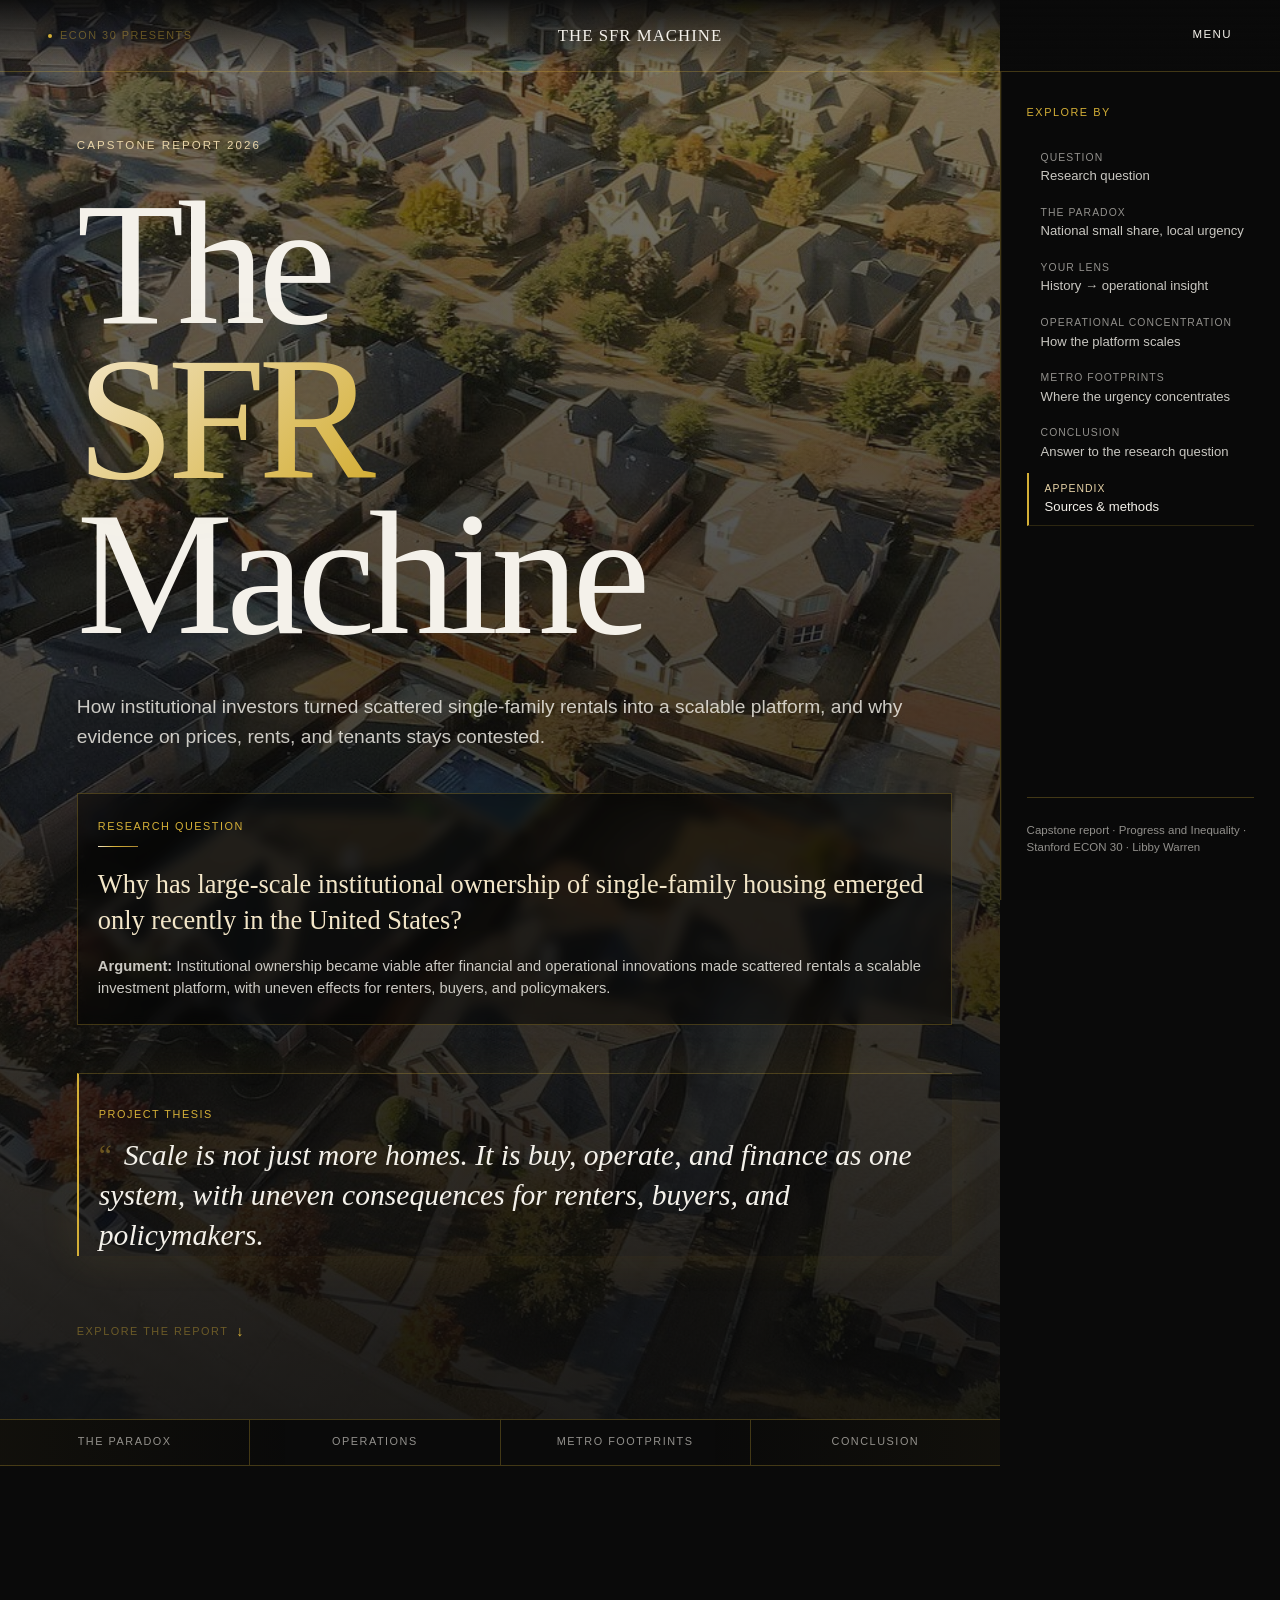
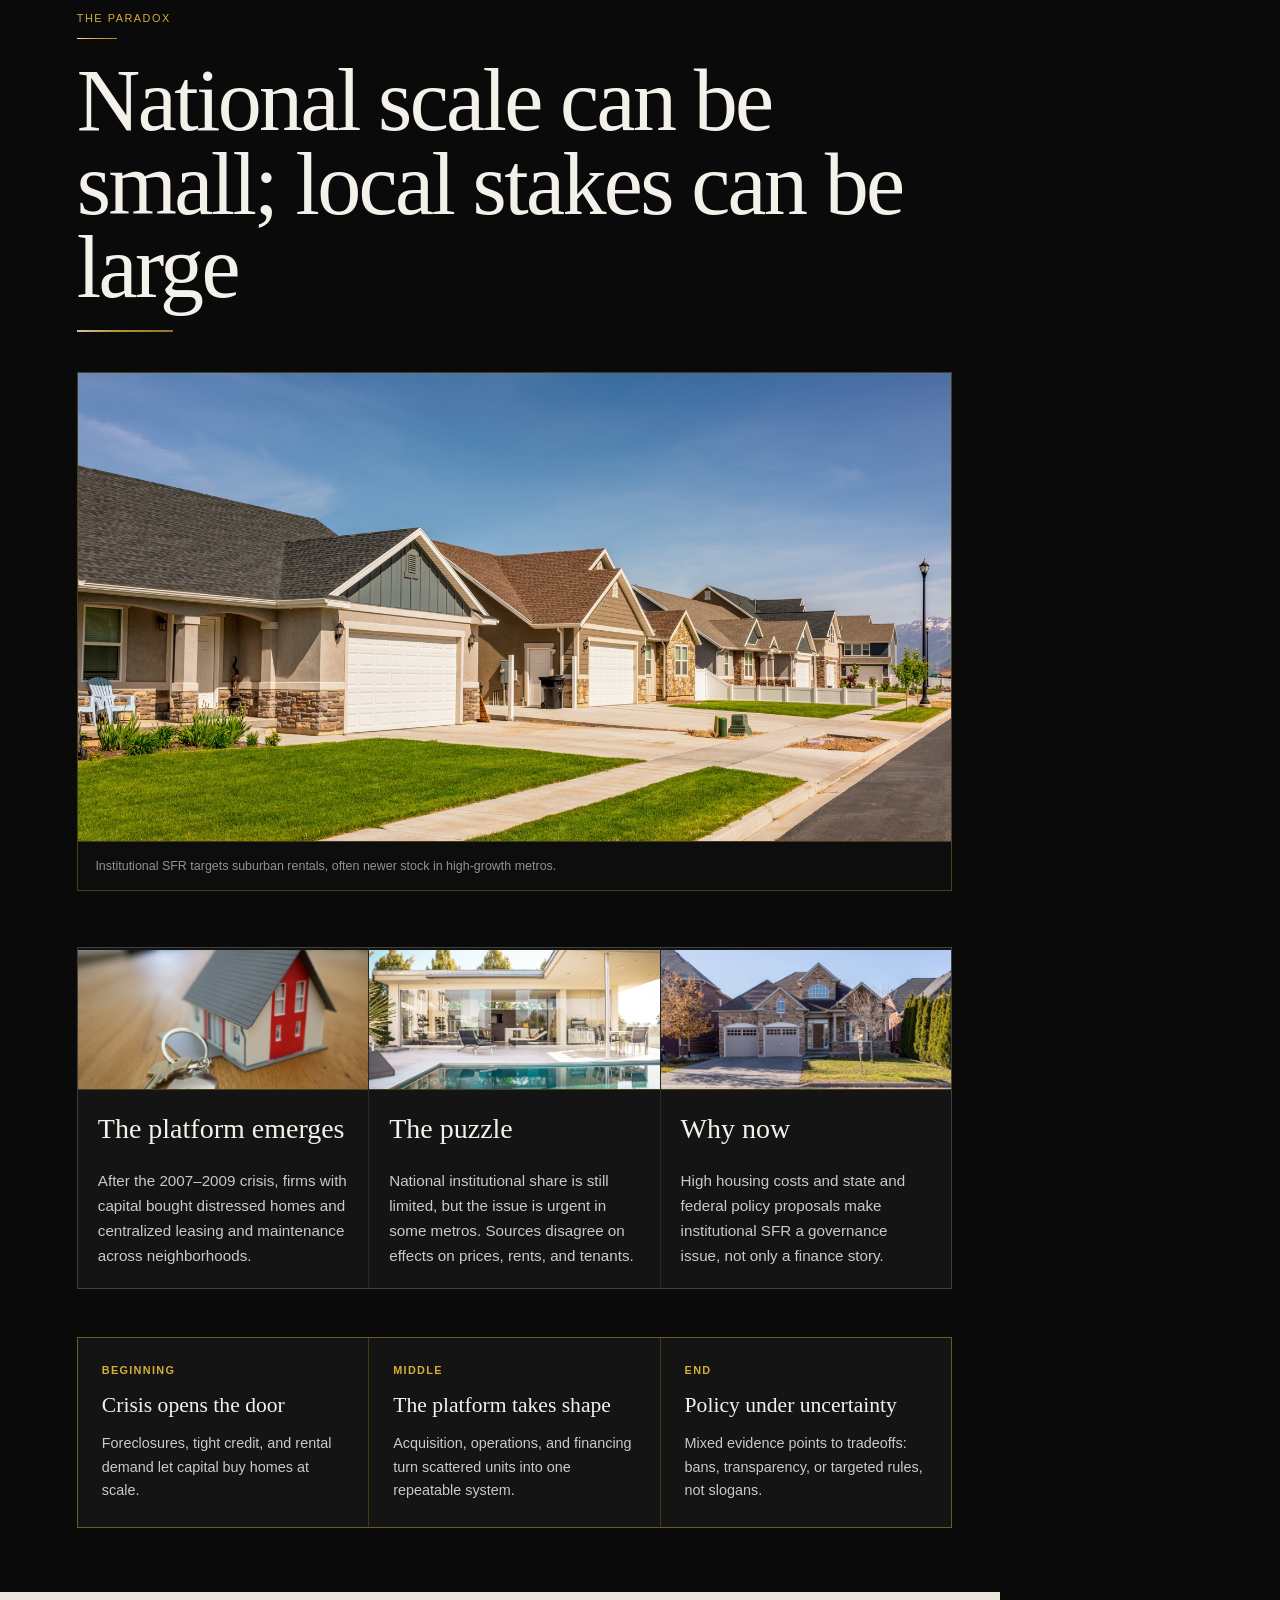
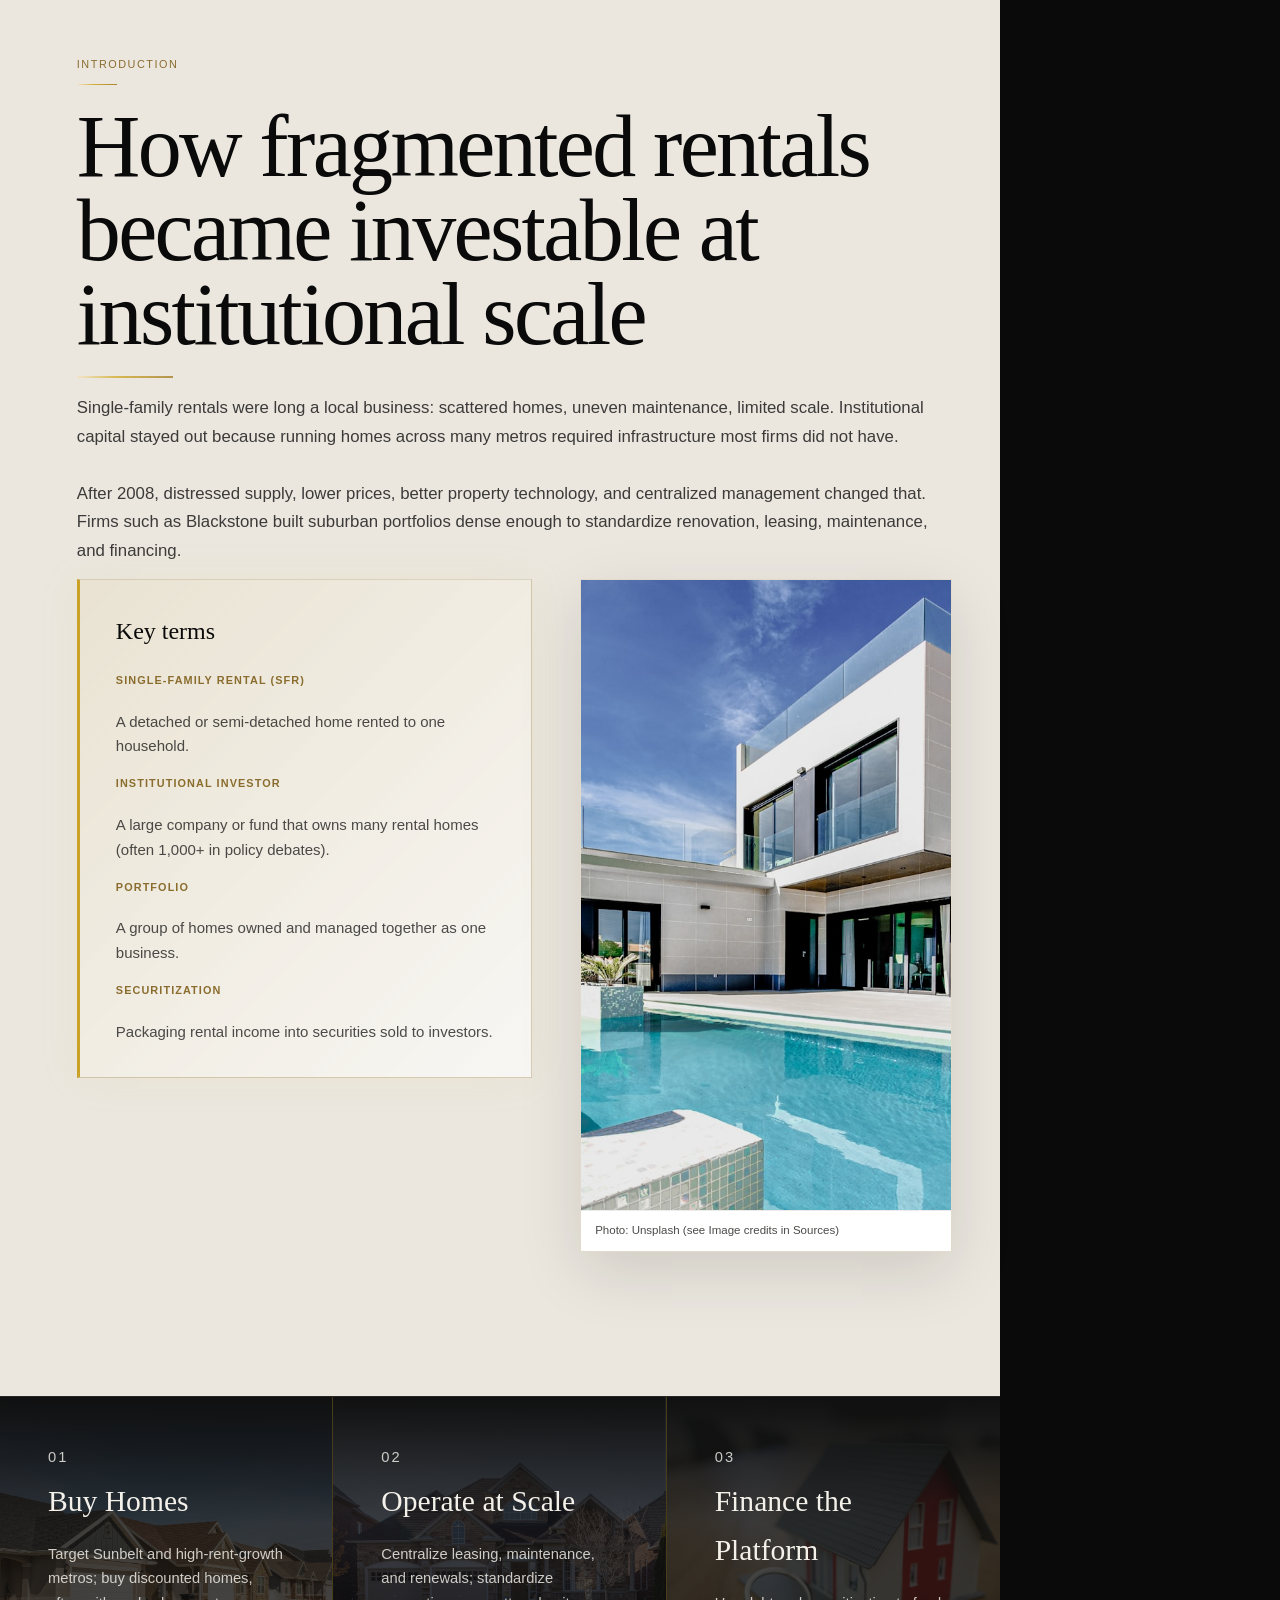
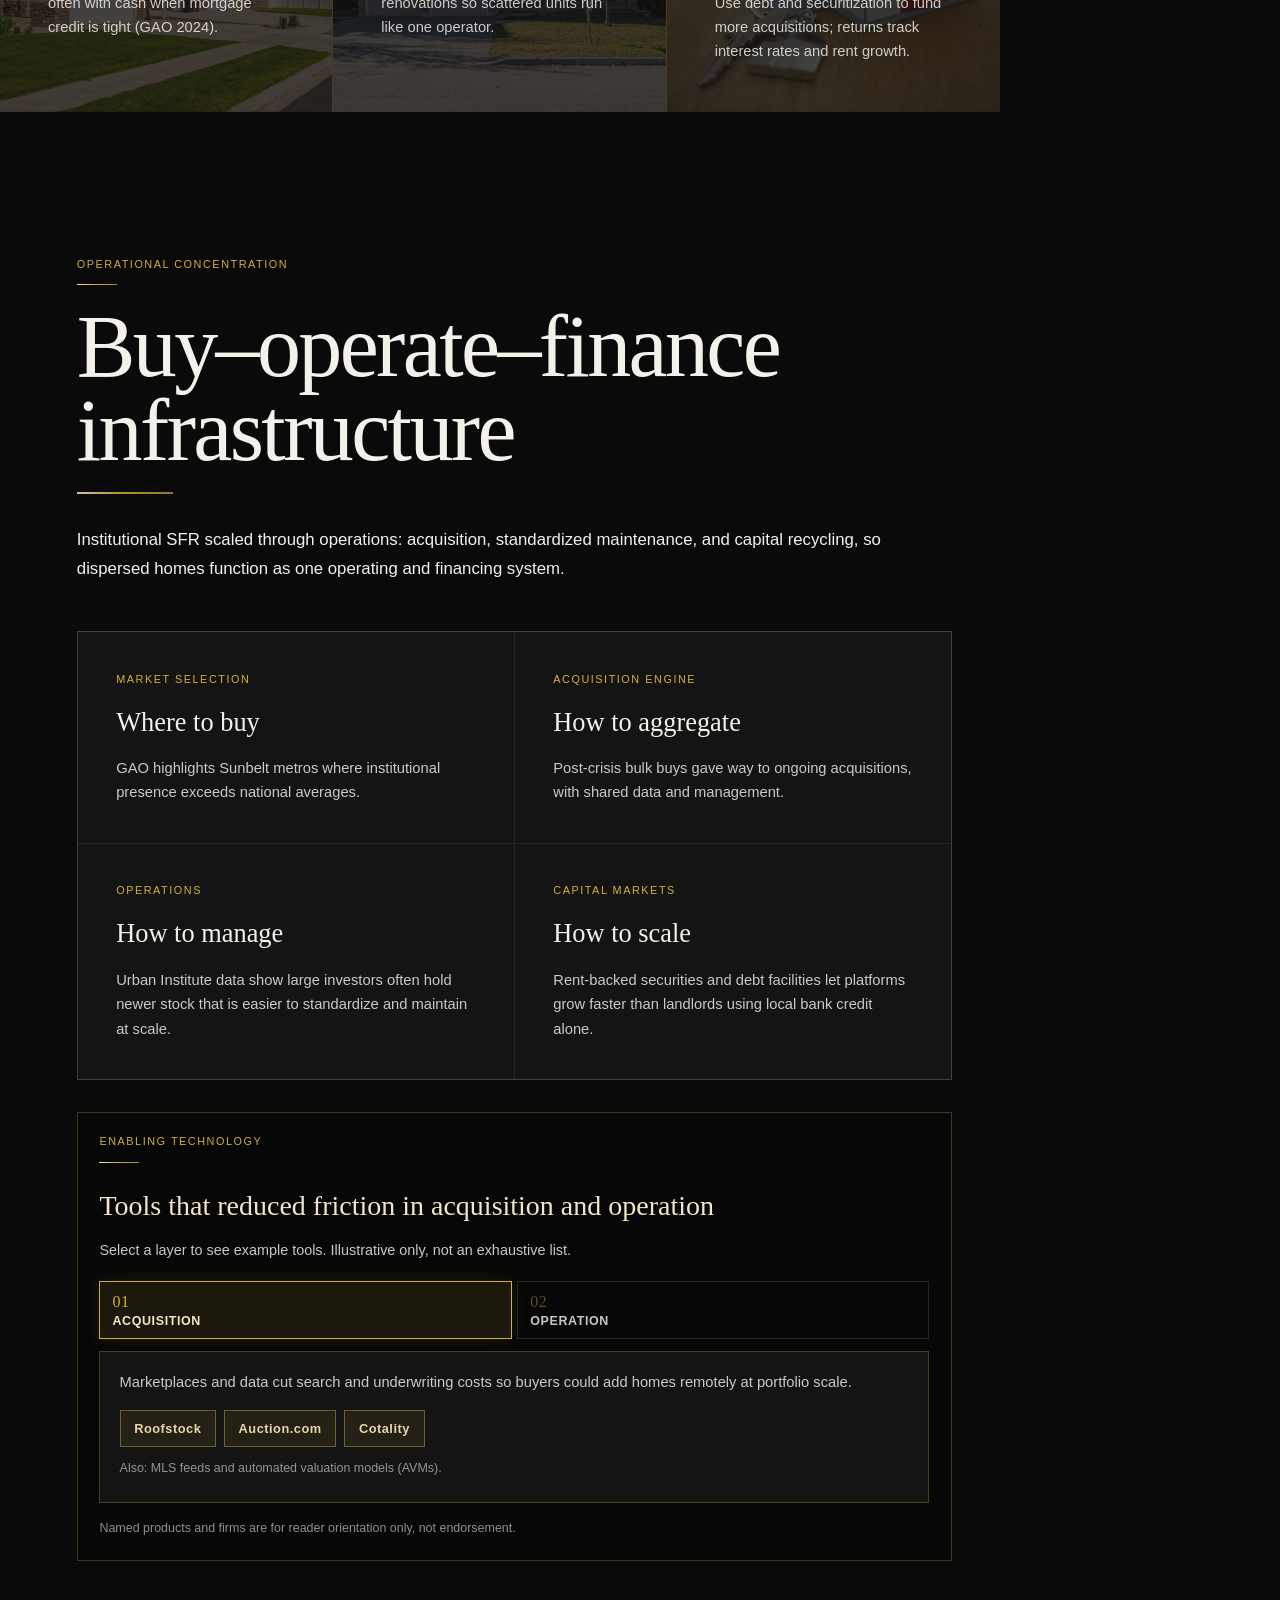
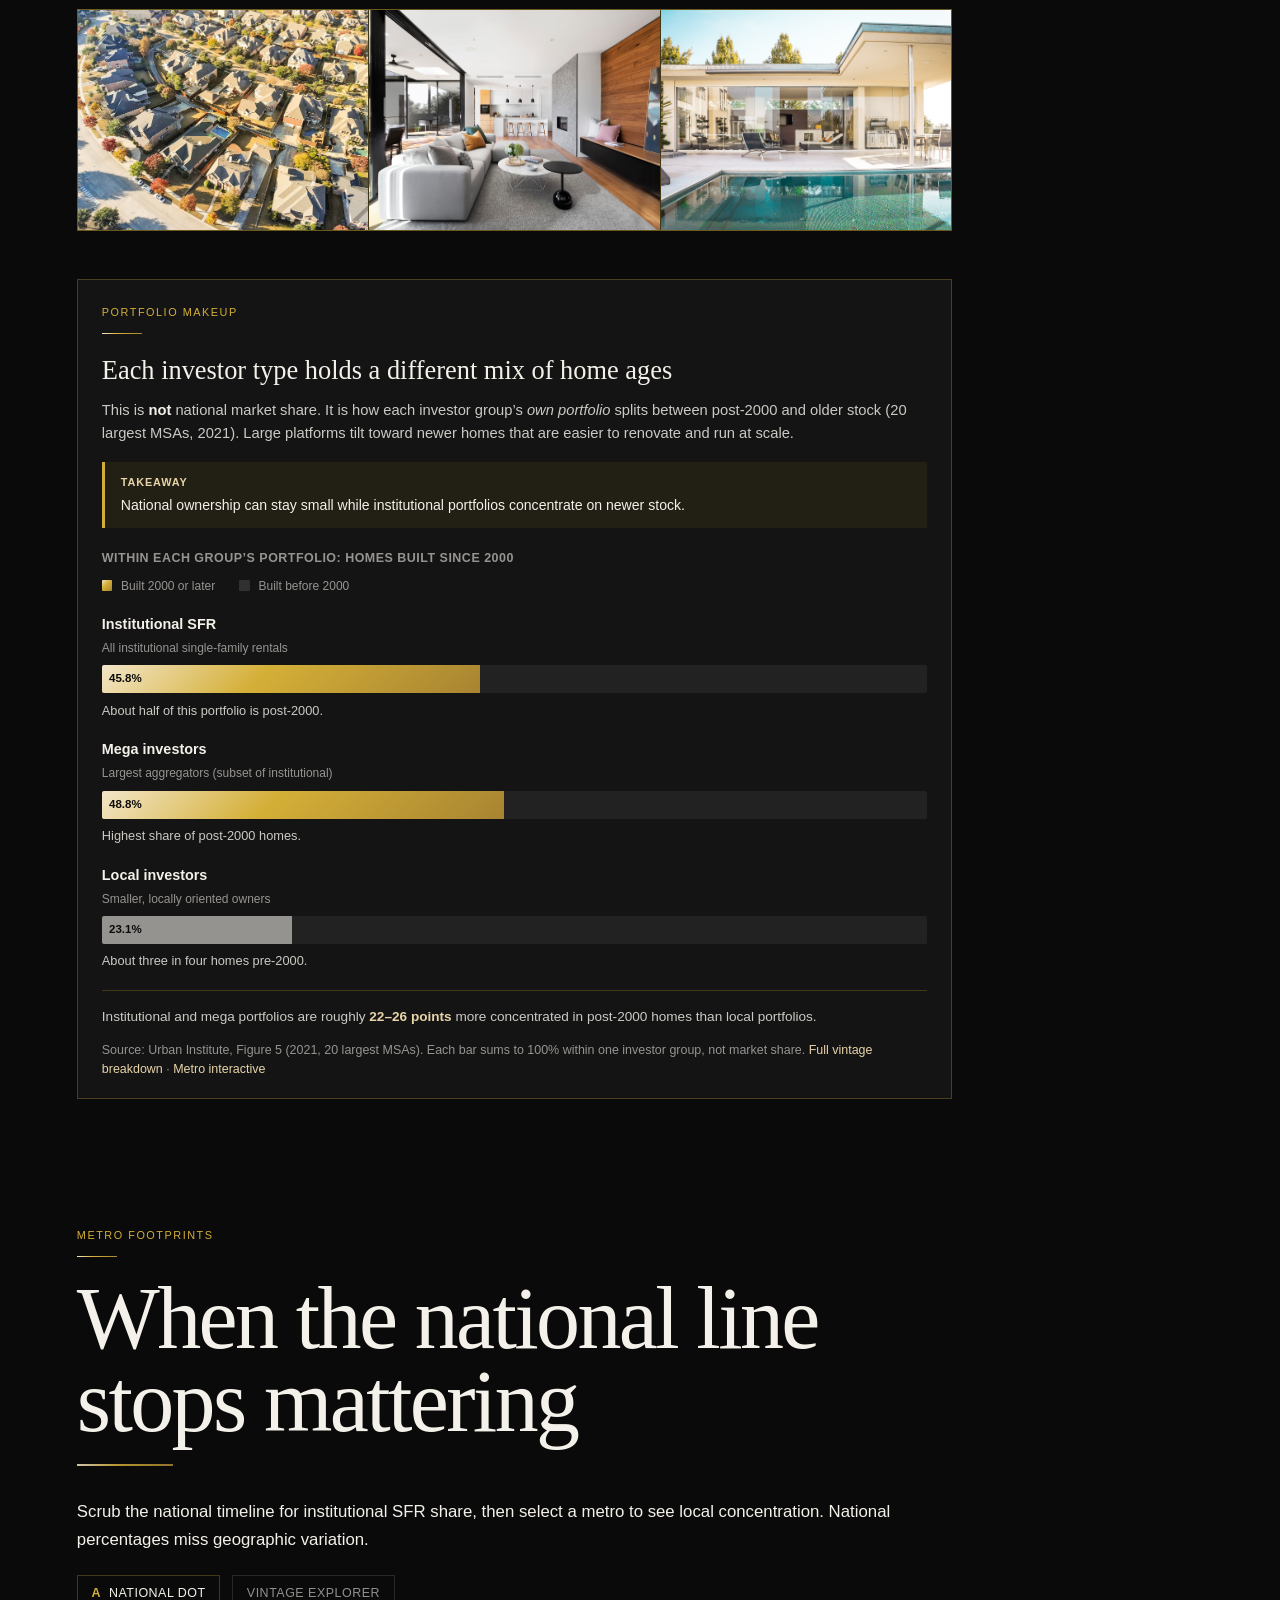
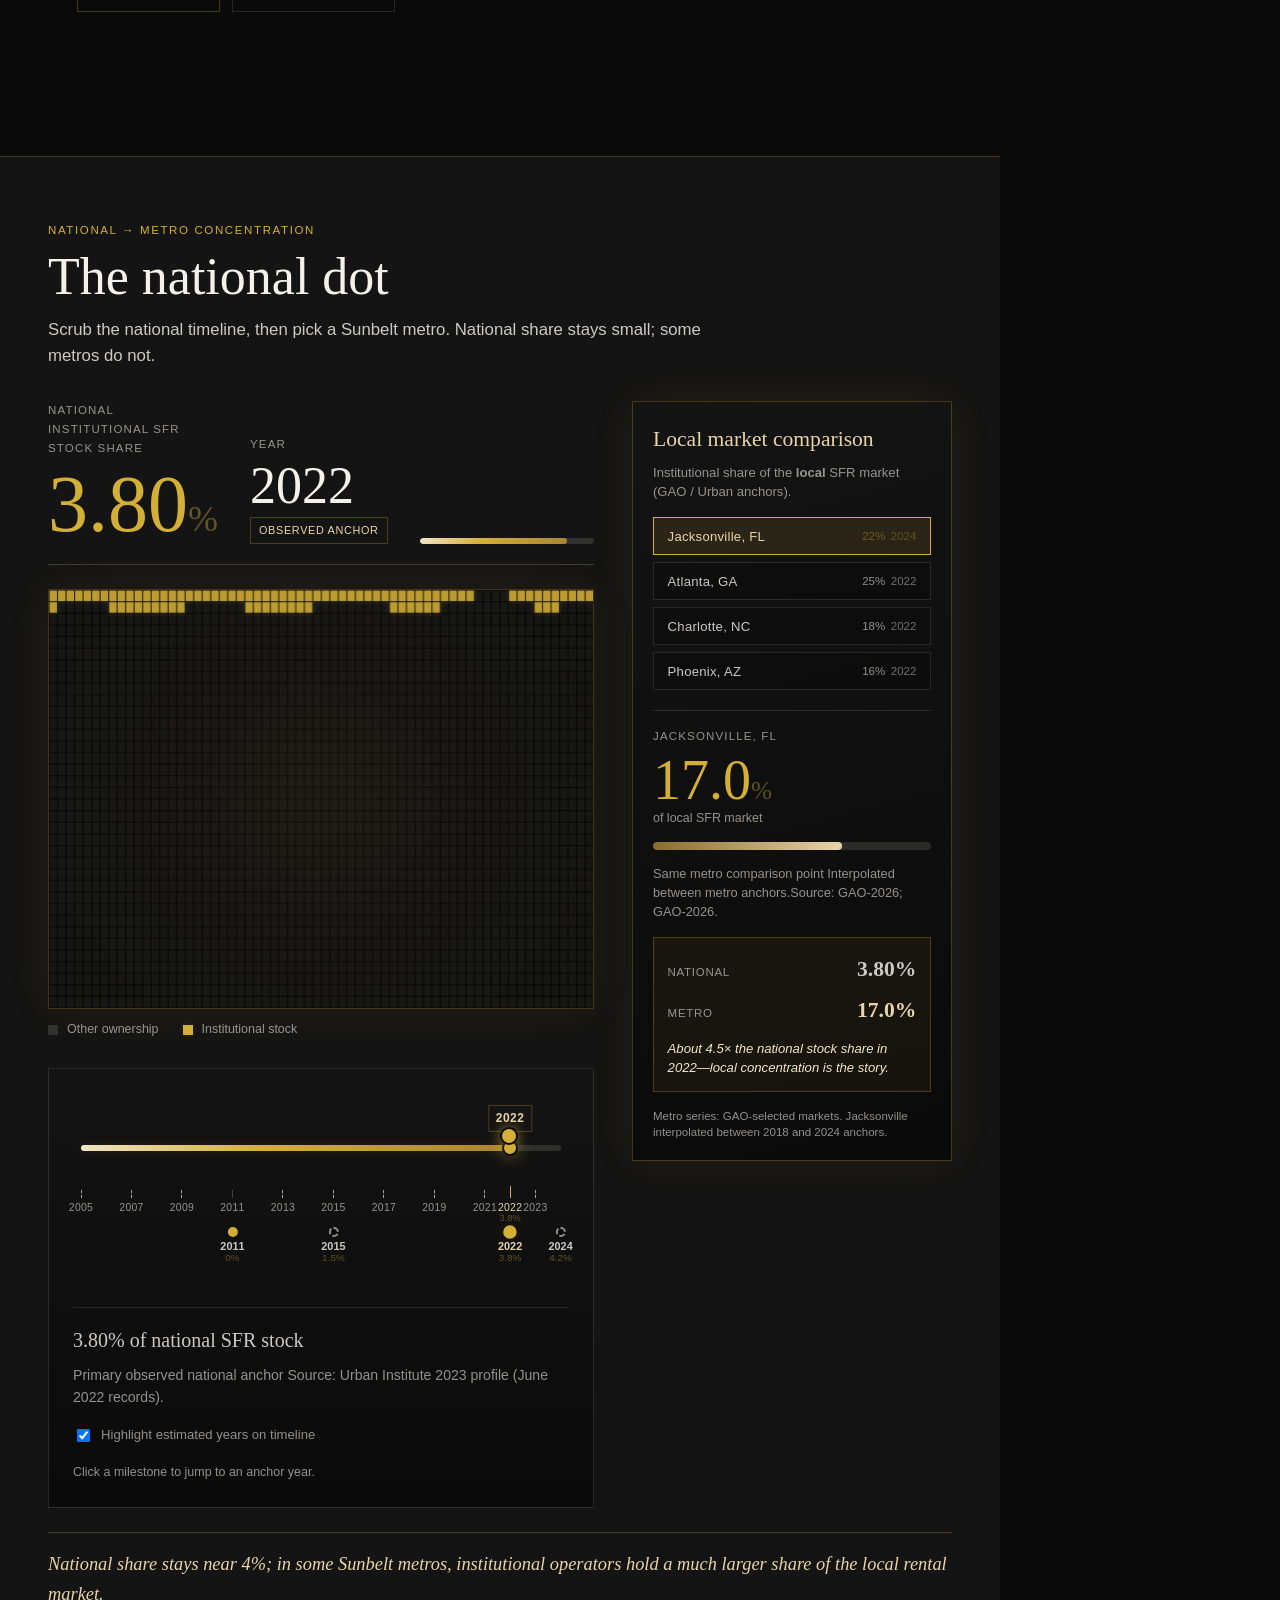
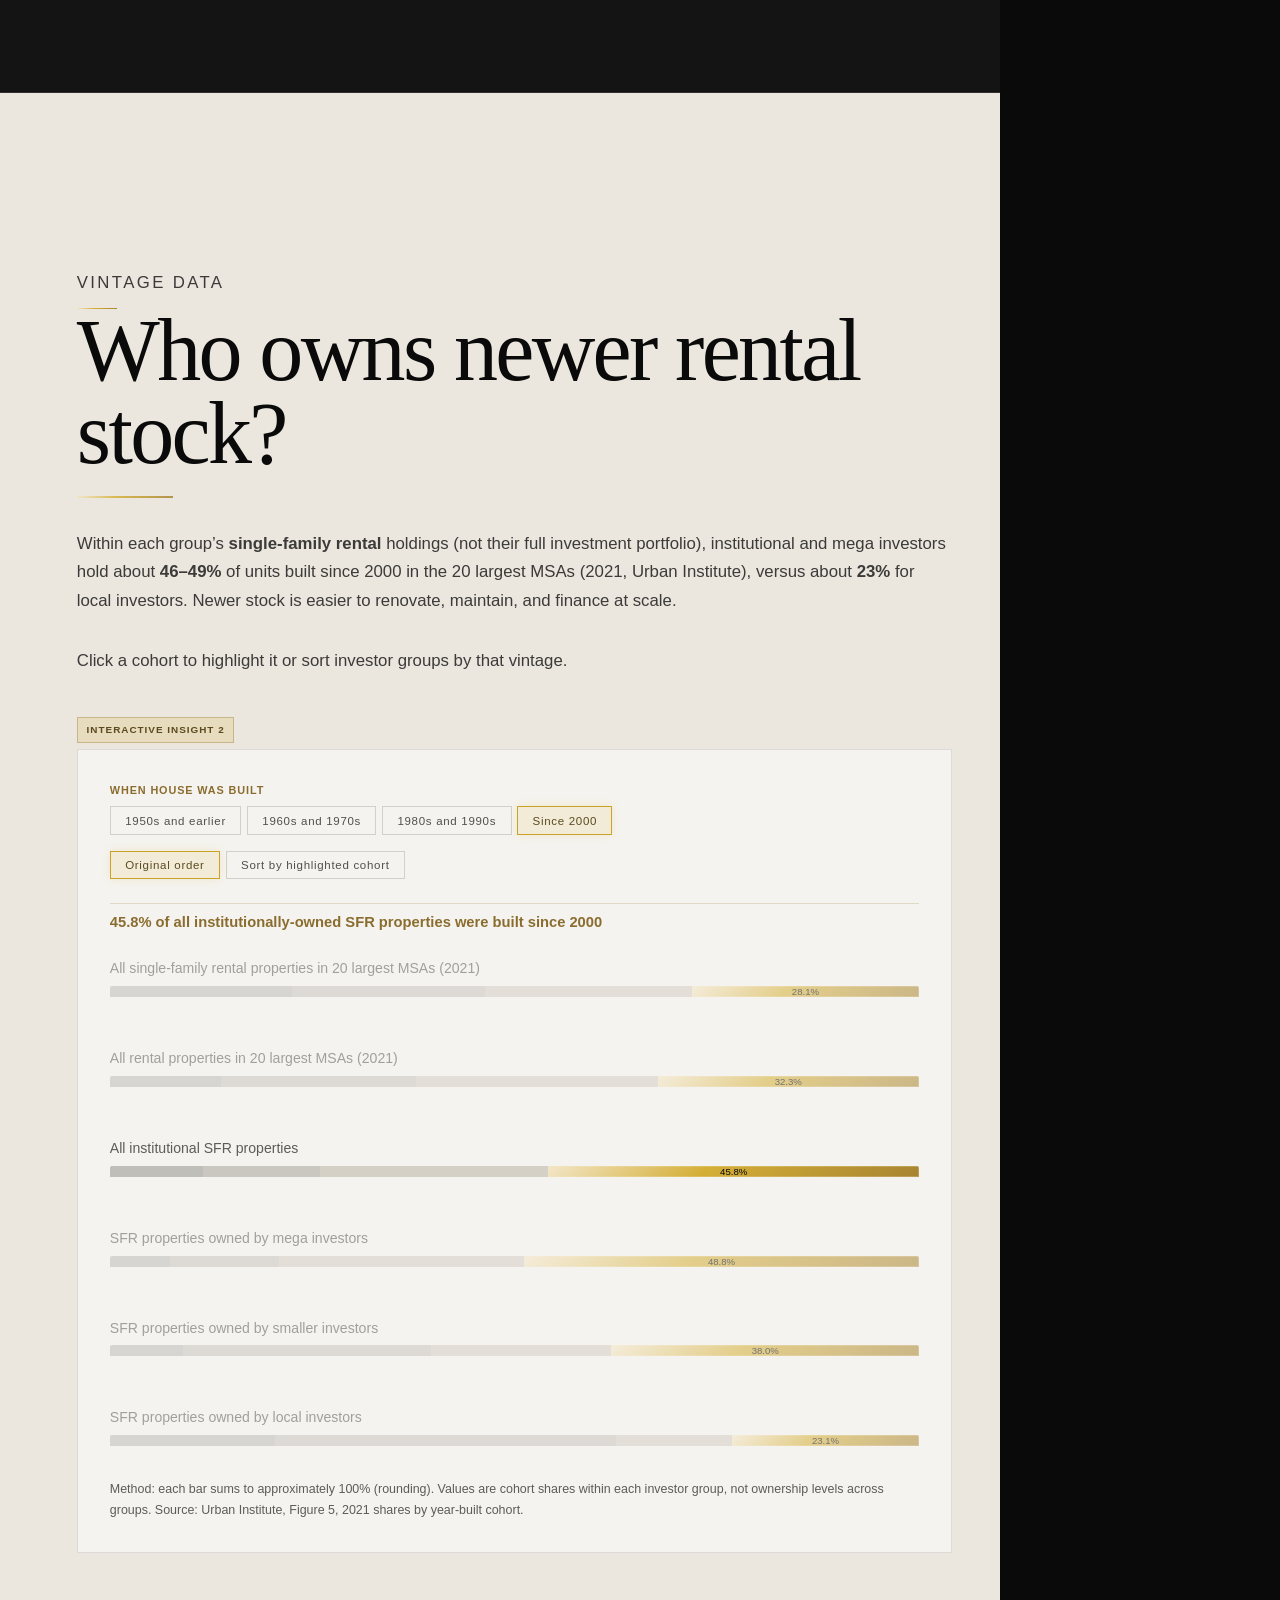
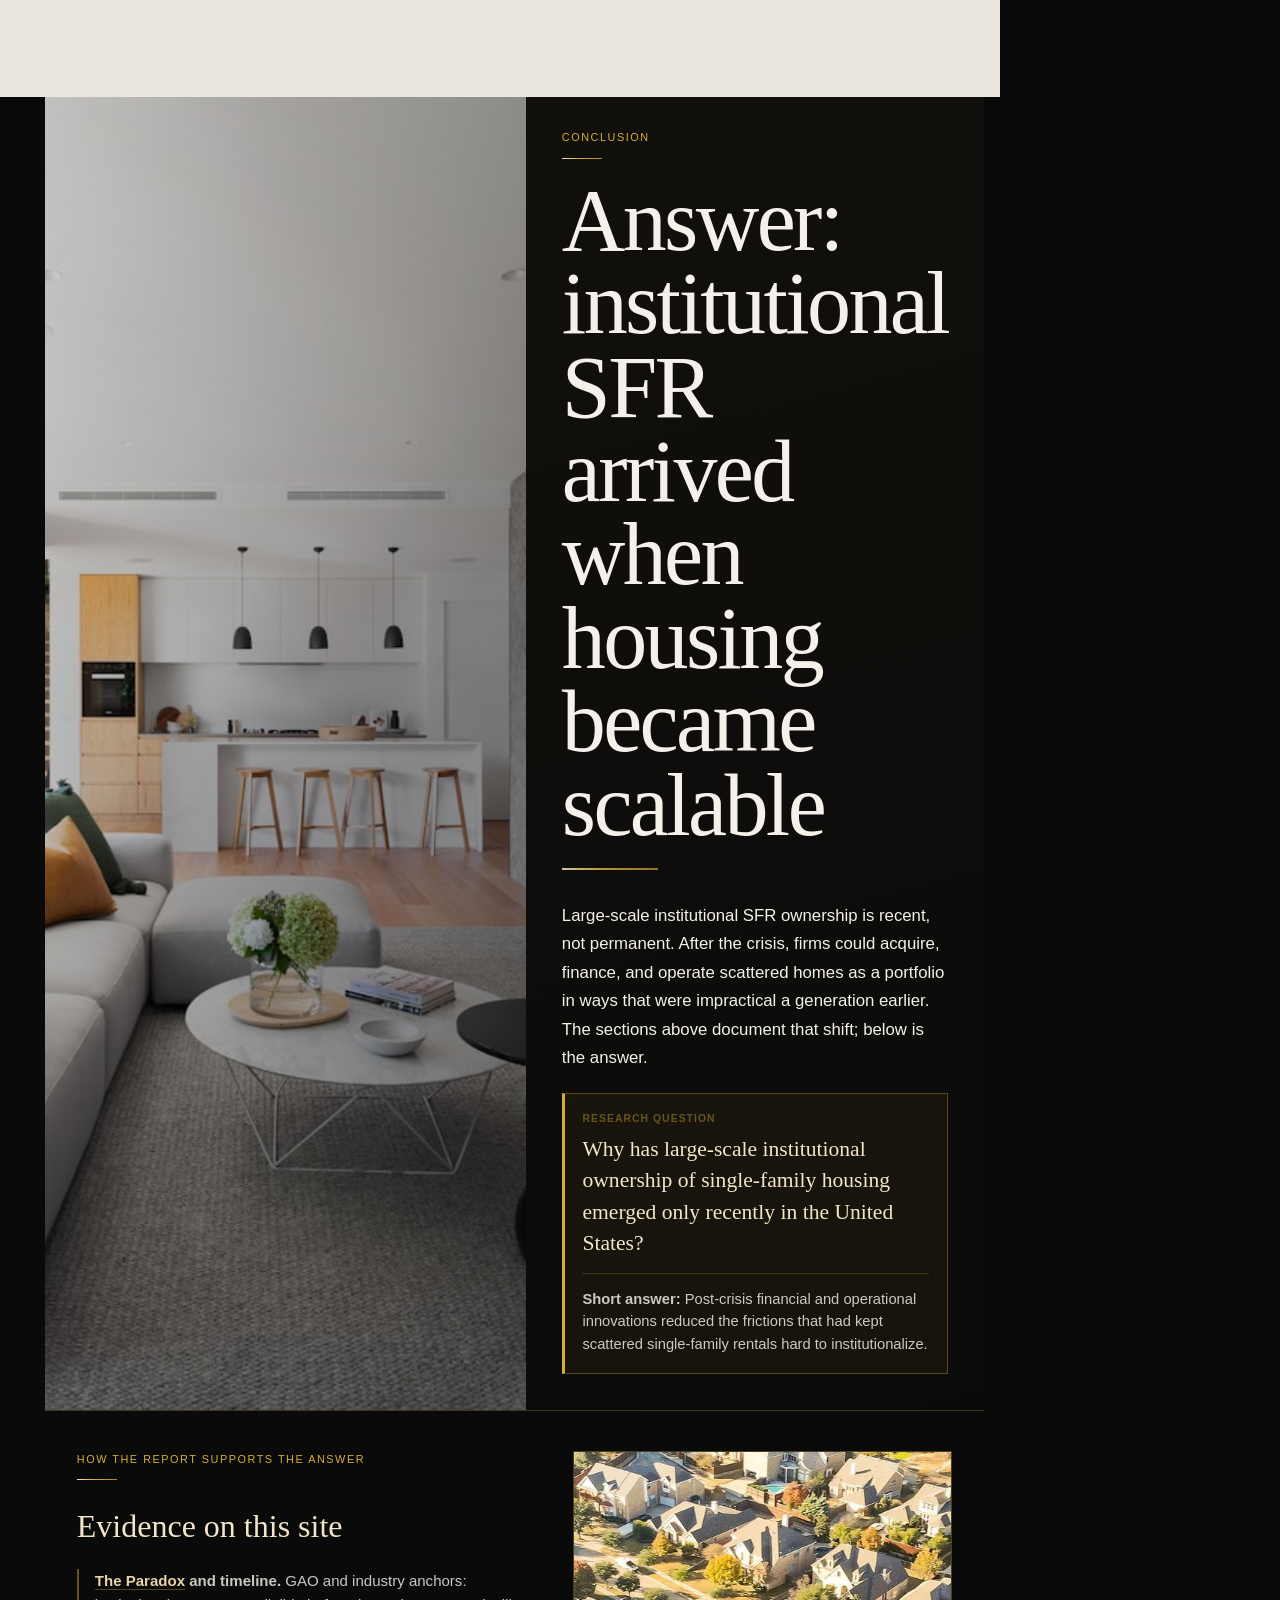
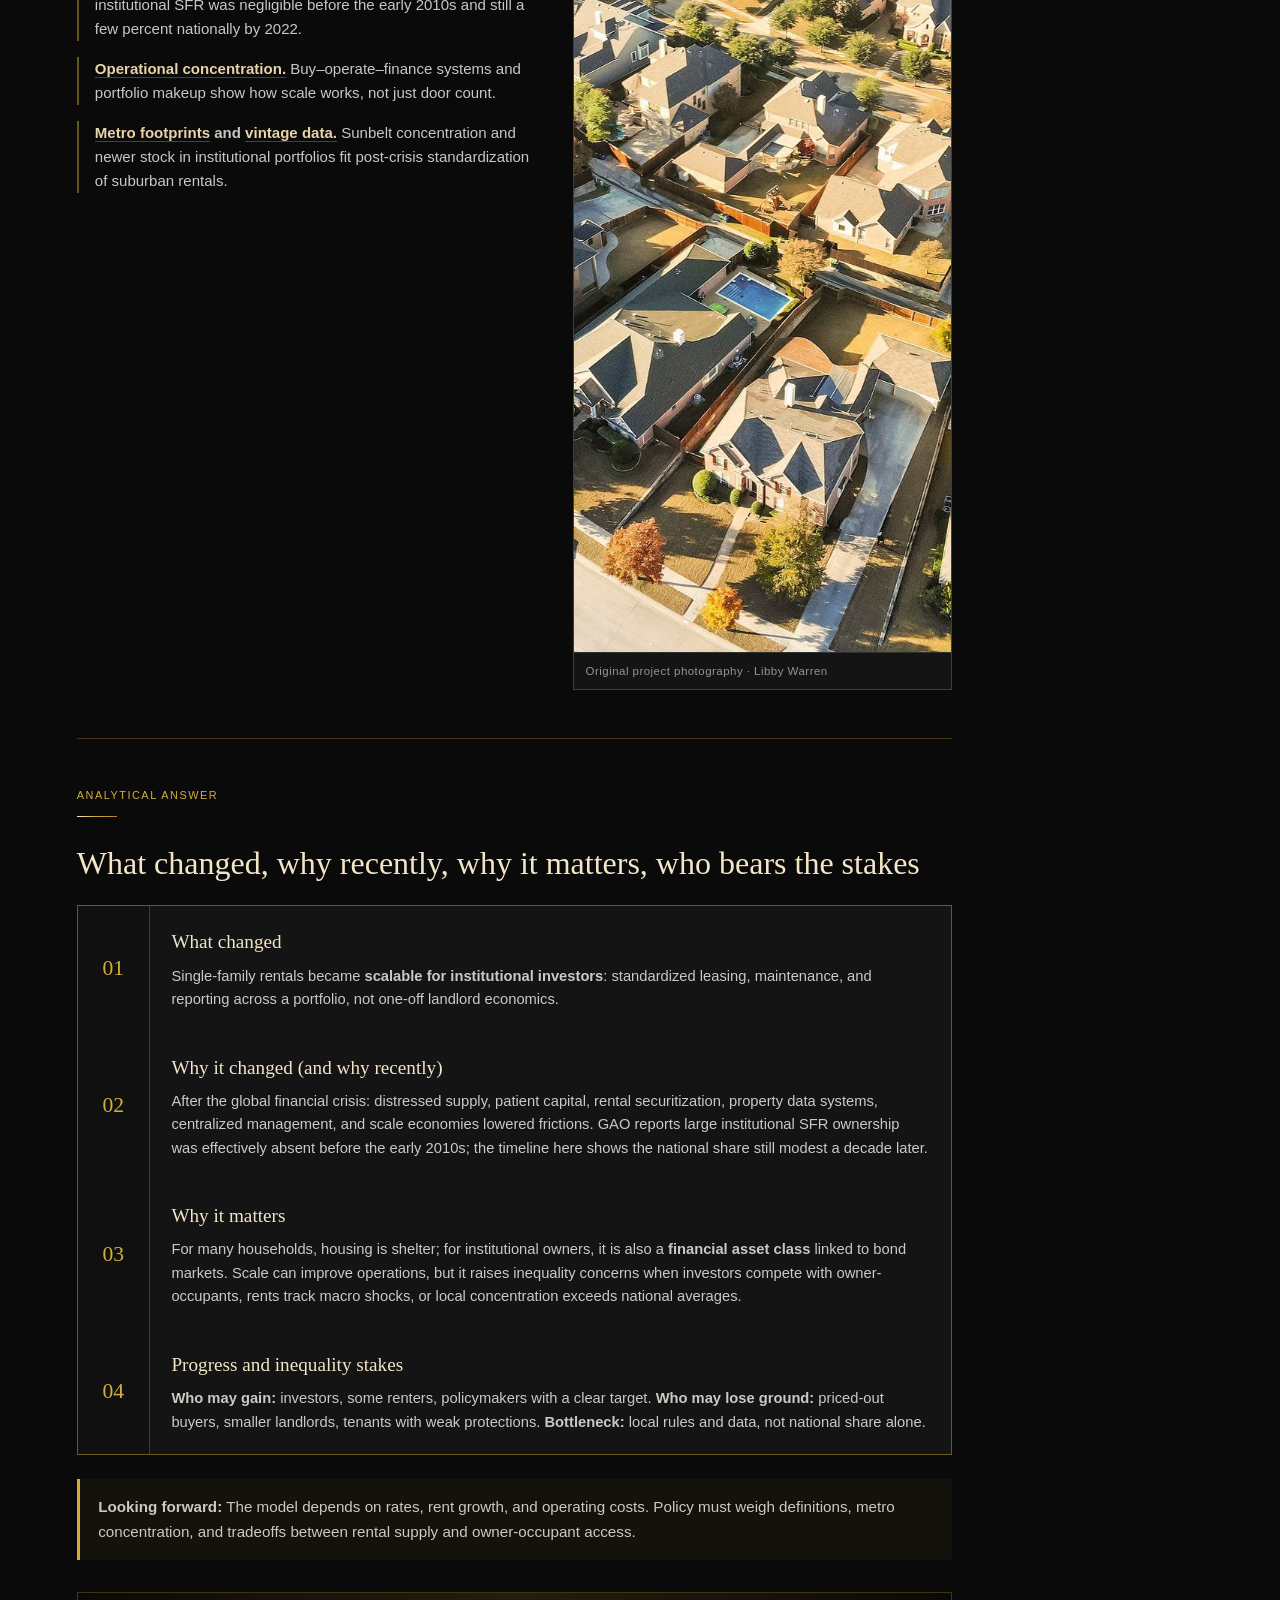
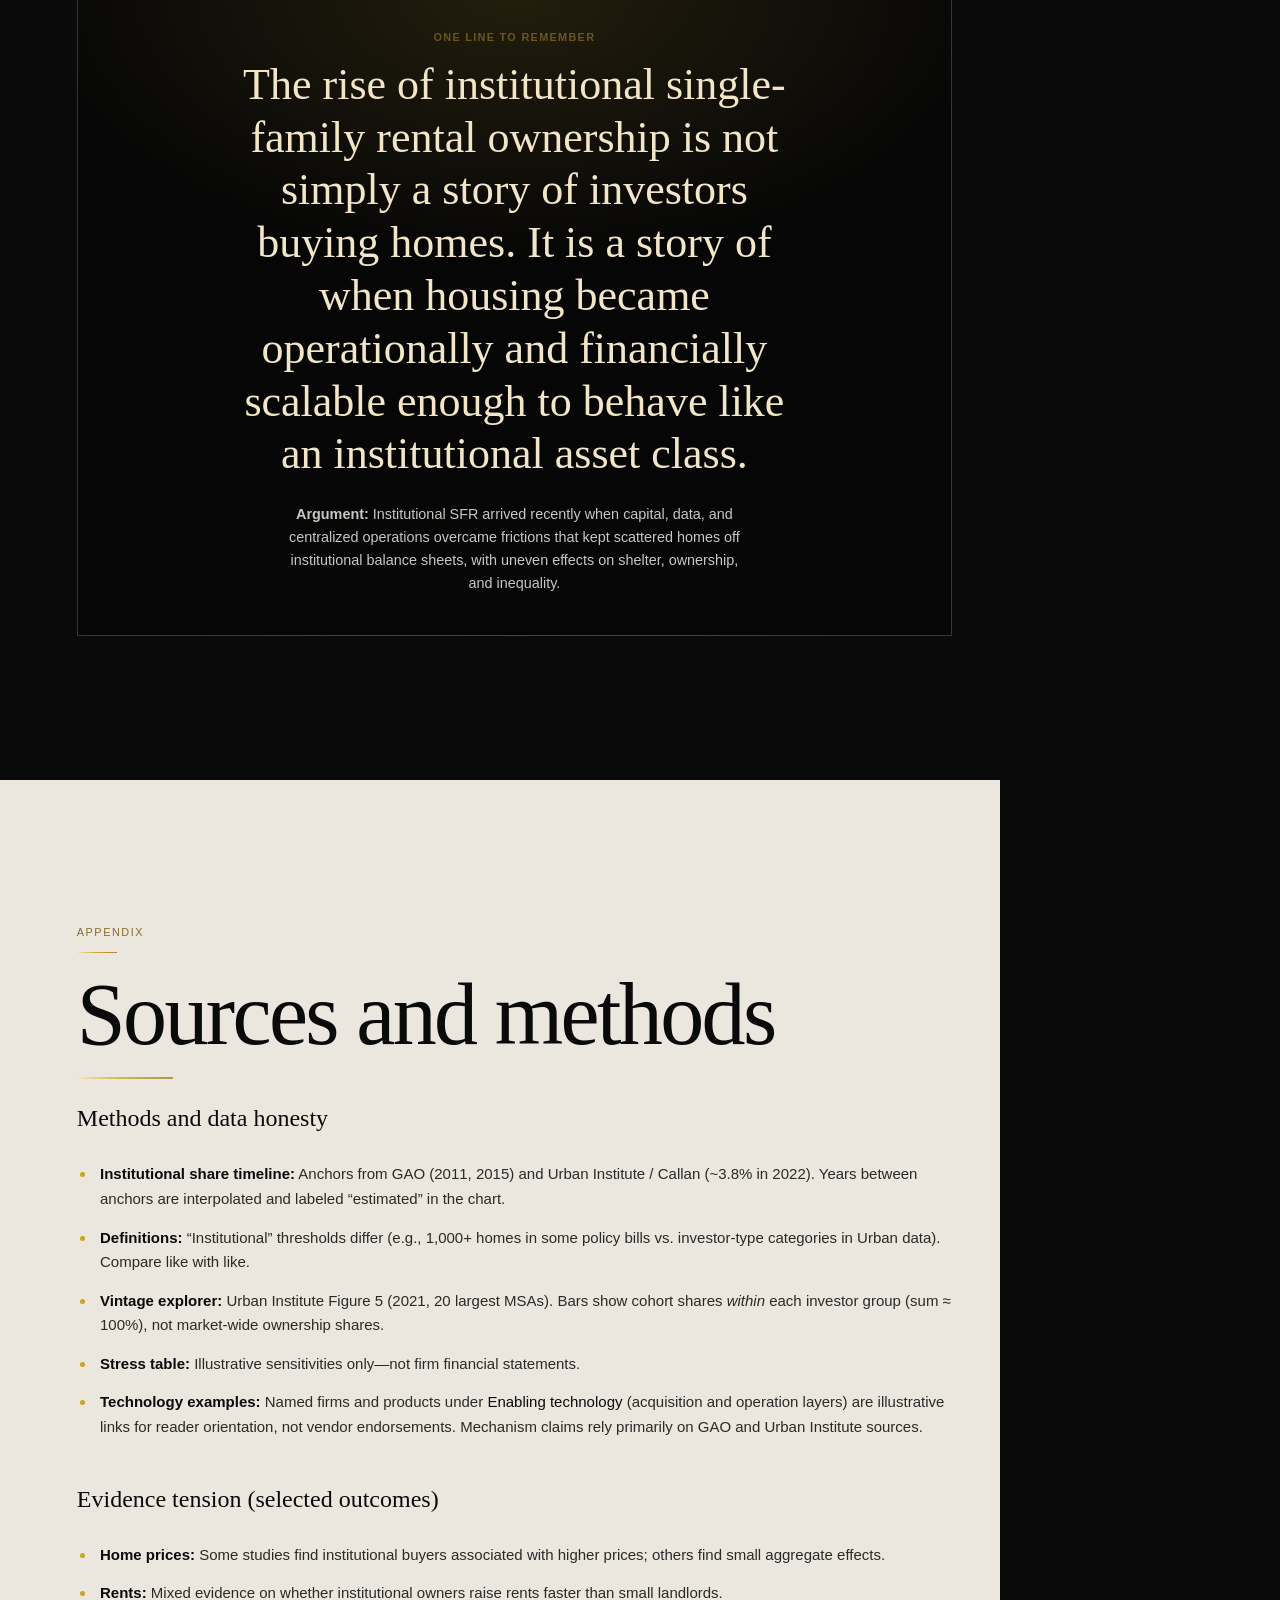
==== index.html @ 75512b3d "Redesign platform tech as two tabs with two-column operation panel Remove finance/operators tabs; me" ====
<!DOCTYPE html>
<html lang="en">
  <head>
    <meta charset="UTF-8" />
    <meta name="viewport" content="width=device-width, initial-scale=1.0" />
    <title>The SFR Machine</title>
    <link rel="stylesheet" href="styles.css" />
    <meta name="description" content="ECON 30 capstone — institutional single-family rentals, progress and inequality." />
    <meta name="author" content="Libby Warren" />
  </head>
  <body>
    <a class="skip-link" href="#main-content">Skip to main content</a>
    <div class="site-shell">
      <header class="site-header">
        <span class="brand-present">ECON 30 presents</span>
        <a class="logo" href="#main-content">The SFR Machine</a>
        <button type="button" class="menu-toggle" aria-expanded="false" aria-controls="menu-overlay">
          Menu
        </button>
      </header>

      <nav class="explore-panel" aria-label="Explore report">
        <p class="explore-label">Explore by</p>
        <ul>
          <li><a href="#question"><span>Question</span>Research question</a></li>
          <li><a href="#story"><span>The Paradox</span>National small share, local urgency</a></li>
          <li><a href="#mission"><span>Your lens</span>History → operational insight</a></li>
          <li><a href="#platform"><span>Operational Concentration</span>How the platform scales</a></li>
          <li><a href="#interactives"><span>Metro Footprints</span>Where the urgency concentrates</a></li>
          <li><a href="#conclusion"><span>Conclusion</span>Answer to the research question</a></li>
          <li><a href="#sources"><span>Appendix</span>Sources &amp; methods</a></li>
        </ul>
        <p class="explore-footer">Capstone report · Progress and Inequality · Stanford ECON 30 · Libby Warren</p>
      </nav>

      <div id="menu-overlay" class="menu-overlay" aria-hidden="true">
        <button type="button" class="menu-close">Close</button>
        <p class="explore-label">Explore by</p>
        <ul>
          <li><a href="#question">Research question</a></li>
          <li><a href="#story">The Paradox</a></li>
          <li><a href="#mission">Your lens</a></li>
          <li><a href="#platform">Operational Concentration</a></li>
          <li><a href="#interactives">Metro Footprints</a></li>
          <li><a href="#conclusion">Conclusion</a></li>
          <li><a href="#sources">Sources</a></li>
        </ul>
      </div>

      <main id="main-content">
        <section id="top" class="hero-panel hero-panel--photo" aria-labelledby="hero-title">
          <div class="hero-panel__scrim" aria-hidden="true"></div>
          <div class="hero-panel__content">
          <p class="report-meta">Capstone Report 2026</p>
          <h1 id="hero-title" class="hero-display">
            <span>The</span>
            <span class="hero-gold">SFR</span>
            <span>Machine</span>
          </h1>
          <p class="hero-lead">
            How institutional investors turned scattered single-family rentals into a scalable platform,
            and why evidence on prices, rents, and tenants stays contested.
          </p>
          <div class="research-question" id="question">
            <p class="eyebrow">Research question</p>
            <p class="research-question__text">
              Why has large-scale institutional ownership of single-family housing emerged only recently
              in the United States?
            </p>
            <p class="research-question__claim">
              <strong>Argument:</strong> Institutional ownership became viable after financial and operational
              innovations made scattered rentals a scalable investment platform, with uneven effects for renters,
              buyers, and policymakers.
            </p>
          </div>
          <div class="hero-thesis" aria-label="Project thesis">
            <p>Project thesis</p>
            <blockquote>
              Scale is not just more homes. It is buy, operate, and finance as one system, with uneven
              consequences for renters, buyers, and policymakers.
            </blockquote>
          </div>
          <p class="hero-scroll"><a href="#story">Explore the report</a></p>
          </div>
        </section>

      <nav class="ticker" aria-label="Jump to report themes">
        <a href="#story">The Paradox</a>
        <a href="#platform">Operations</a>
        <a href="#interactives">Metro Footprints</a>
        <a href="#conclusion">Conclusion</a>
      </nav>

      <section id="story" class="report-panel story-section">
        <p class="eyebrow">The Paradox</p>
        <h2 class="panel-title">National scale can be small; local stakes can be large</h2>
        <figure class="photo-feature photo-feature--wide">
          <img
            src="images/sfr-image-2.jpg"
            alt="Row of single-family rental homes along a suburban street"
            width="1600"
            height="900"
            loading="lazy"
          />
          <figcaption>Institutional SFR targets suburban rentals, often newer stock in high-growth metros.</figcaption>
        </figure>
        <div class="story-grid">
          <article class="story-card story-card--photo">
            <img src="images/keys-housing.jpg" alt="House keys" loading="lazy" />
            <h3>The platform emerges</h3>
            <p>
              After the 2007–2009 crisis, firms with capital bought distressed homes and centralized leasing
              and maintenance across neighborhoods.
            </p>
          </article>
          <article class="story-card story-card--photo">
            <img src="images/neighborhood-aerial.jpg" alt="Aerial neighborhood" loading="lazy" />
            <h3>The puzzle</h3>
            <p>
              National institutional share is still limited, but the issue is urgent in some metros. Sources
              disagree on effects on prices, rents, and tenants.
            </p>
          </article>
          <article class="story-card story-card--photo">
            <img src="images/house-exterior.jpg" alt="Single-family home exterior" loading="lazy" />
            <h3>Why now</h3>
            <p>
              High housing costs and state and federal policy proposals make institutional SFR a governance
              issue, not only a finance story.
            </p>
          </article>
        </div>

        <div class="narrative-arc" aria-label="Story arc">
          <article class="arc-step">
            <span class="arc-label">Beginning</span>
            <h3>Crisis opens the door</h3>
            <p>Foreclosures, tight credit, and rental demand let capital buy homes at scale.</p>
          </article>
          <article class="arc-step">
            <span class="arc-label">Middle</span>
            <h3>The platform takes shape</h3>
            <p>Acquisition, operations, and financing turn scattered units into one repeatable system.</p>
          </article>
          <article class="arc-step">
            <span class="arc-label">End</span>
            <h3>Policy under uncertainty</h3>
            <p>Mixed evidence points to tradeoffs: bans, transparency, or targeted rules, not slogans.</p>
          </article>
        </div>
      </section>

      <section id="mission" class="report-panel report-panel--light mission-section">
        <p class="eyebrow">Introduction</p>
        <h2 class="panel-title">How fragmented rentals became investable at institutional scale</h2>

        <p class="panel-intro">
          Single-family rentals were long a local business: scattered homes, uneven maintenance, limited
          scale. Institutional capital stayed out because running homes across many metros required
          infrastructure most firms did not have.
          <br /><br />
          After 2008, distressed supply, lower prices, better property technology, and centralized
          management changed that. Firms such as Blackstone built suburban portfolios dense enough to
          standardize renovation, leasing, maintenance, and financing.
        </p>

        <div class="mission-row-2">
          <div class="definition-box">
          <h3>Key terms</h3>
          <dl>
            <dt>Single-family rental (SFR)</dt>
            <dd>A detached or semi-detached home rented to one household.</dd>
            <dt>Institutional investor</dt>
            <dd>
              A large company or fund that owns many rental homes (often 1,000+ in policy debates).
            </dd>
            <dt>Portfolio</dt>
            <dd>A group of homes owned and managed together as one business.</dd>
            <dt>Securitization</dt>
            <dd>Packaging rental income into securities sold to investors.</dd>
          </dl>
          </div>

          <figure class="media-split__figure mission-figure">
            <img
              src="images/modern-home.jpg"
              alt="Contemporary single-family home exterior"
              width="1200"
              height="800"
              loading="lazy"
            />
            <figcaption>Photo: Unsplash (see Image credits in Sources)</figcaption>
          </figure>
        </div>
      </section>

      <section class="feature-strip" aria-label="Asset class overview">
        <article class="feature-card feature-card--buy">
          <p class="metric">01</p>
          <h3>Buy Homes</h3>
          <p>
            Target Sunbelt and high-rent-growth metros; buy discounted homes, often with cash when mortgage
            credit is tight (GAO 2024).
          </p>
        </article>
        <article class="feature-card feature-card--operate">
          <p class="metric">02</p>
          <h3>Operate at Scale</h3>
          <p>
            Centralize leasing, maintenance, and renewals; standardize renovations so scattered units run
            like one operator.
          </p>
        </article>
        <article class="feature-card feature-card--finance">
          <p class="metric">03</p>
          <h3>Finance the Platform</h3>
          <p>
            Use debt and securitization to fund more acquisitions; returns track interest rates and rent
            growth.
          </p>
        </article>
      </section>

      <section id="platform" class="report-panel platform-section">
        <div class="section-heading">
          <p class="eyebrow">Operational Concentration</p>
          <h2 class="panel-title">Buy–operate–finance infrastructure</h2>
          <p class="panel-intro">
            Institutional SFR scaled through operations: acquisition, standardized maintenance, and capital
            recycling, so dispersed homes function as one operating and financing system.
          </p>
        </div>

        <div class="platform-grid">
          <article>
            <span>Market Selection</span>
            <h3>Where to buy</h3>
            <p>
              GAO highlights Sunbelt metros where institutional presence exceeds national averages.
            </p>
          </article>
          <article>
            <span>Acquisition Engine</span>
            <h3>How to aggregate</h3>
            <p>
              Post-crisis bulk buys gave way to ongoing acquisitions, with shared data and management.
            </p>
          </article>
          <article>
            <span>Operations</span>
            <h3>How to manage</h3>
            <p>
              Urban Institute data show large investors often hold newer stock that is easier to standardize
              and maintain at scale.
            </p>
          </article>
          <article>
            <span>Capital Markets</span>
            <h3>How to scale</h3>
            <p>
              Rent-backed securities and debt facilities let platforms grow faster than landlords using
              local bank credit alone.
            </p>
          </article>
        </div>

        <div class="platform-tech" id="platform-tech" data-platform-tech aria-labelledby="platform-tech-heading">
          <p class="eyebrow">Enabling technology</p>
          <h3 id="platform-tech-heading">Tools that reduced friction in acquisition and operation</h3>
          <p class="platform-tech-intro">
            Select a layer to see example tools. Illustrative only, not an exhaustive list.
          </p>
          <div class="platform-tech-tabs" role="tablist" aria-label="Technology layers">
            <button
              type="button"
              class="platform-tech-tab is-active"
              role="tab"
              id="tech-tab-acquire"
              aria-selected="true"
              aria-controls="tech-panel-acquire"
              data-tech-tab="acquire"
            >
              <span class="platform-tech-tab__num">01</span>
              Acquisition
            </button>
            <button
              type="button"
              class="platform-tech-tab"
              role="tab"
              id="tech-tab-operation"
              aria-selected="false"
              aria-controls="tech-panel-operation"
              data-tech-tab="operation"
            >
              <span class="platform-tech-tab__num">02</span>
              Operation
            </button>
          </div>
          <div class="platform-tech-stage">
            <article
              class="platform-tech-panel is-active"
              id="tech-panel-acquire"
              role="tabpanel"
              aria-labelledby="tech-tab-acquire"
              data-tech-panel="acquire"
            >
              <p class="platform-tech-panel__text">
                Marketplaces and data cut search and underwriting costs so buyers could add homes remotely at
                portfolio scale.
              </p>
              <div class="platform-tech-chips" aria-label="Acquisition examples">
                <a class="platform-tech-chip" href="https://www.roofstock.com/" target="_blank" rel="noopener noreferrer">Roofstock</a>
                <a class="platform-tech-chip" href="https://www.auction.com/" target="_blank" rel="noopener noreferrer">Auction.com</a>
                <a
                  class="platform-tech-chip"
                  href="https://www.cotality.com/"
                  target="_blank"
                  rel="noopener noreferrer"
                  title="Cotality (formerly CoreLogic)"
                >Cotality</a>
              </div>
              <p class="platform-tech-chip-note">Also: MLS feeds and automated valuation models (AVMs).</p>
            </article>
            <article
              class="platform-tech-panel"
              id="tech-panel-operation"
              role="tabpanel"
              aria-labelledby="tech-tab-operation"
              data-tech-panel="operation"
              hidden
            >
              <p class="platform-tech-panel__text">
                Centralized systems let firms lease, maintain, and report on thousands of scattered rentals as one
                portfolio.
              </p>
              <div class="platform-tech-columns">
                <div class="platform-tech-column">
                  <p class="platform-tech-column__label">Property management software</p>
                  <div class="platform-tech-chips" aria-label="Property management software">
                    <a class="platform-tech-chip" href="https://www.yardi.com/" target="_blank" rel="noopener noreferrer">Yardi</a>
                    <a class="platform-tech-chip" href="https://www.appfolio.com/" target="_blank" rel="noopener noreferrer">AppFolio</a>
                    <a class="platform-tech-chip" href="https://www.realpage.com/" target="_blank" rel="noopener noreferrer">RealPage</a>
                  </div>
                  <p class="platform-tech-chip-note">Standardized turns, vendors, and leasing workflows at scale.</p>
                </div>
                <div class="platform-tech-column">
                  <p class="platform-tech-column__label">Large operators</p>
                  <div class="platform-tech-chips" aria-label="Large operators">
                    <a class="platform-tech-chip" href="https://www.invitationhomes.com/" target="_blank" rel="noopener noreferrer">Invitation Homes</a>
                    <a class="platform-tech-chip" href="https://www.americanhomes4rent.com/" target="_blank" rel="noopener noreferrer">American Homes 4 Rent</a>
                  </div>
                  <p class="platform-tech-chip-note">National platforms in Sunbelt-heavy markets post-crisis.</p>
                </div>
              </div>
            </article>
          </div>
          <p class="platform-tech-note">
            Named products and firms are for reader orientation only, not endorsement.
          </p>
        </div>

        <div class="photo-gallery" aria-label="Housing imagery">
          <figure>
            <img src="images/sfr-image-1.jpg" alt="Aerial view of dense suburban single-family neighborhood" loading="lazy" />
          </figure>
          <figure>
            <img src="images/suburban-street.jpg" alt="Suburban street with new homes" loading="lazy" />
          </figure>
          <figure>
            <img src="images/neighborhood-aerial.jpg" alt="Aerial view of residential neighborhood" loading="lazy" />
          </figure>
        </div>

        <div
          class="comparison-callout"
          aria-labelledby="comparison-heading"
          aria-describedby="comparison-lead comparison-note"
        >
          <p class="eyebrow">Portfolio makeup</p>
          <h3 id="comparison-heading">Each investor type holds a different mix of home ages</h3>
          <p id="comparison-lead" class="comparison-lead">
            This is <strong>not</strong> national market share. It is how each investor group’s <em>own
            portfolio</em> splits between post-2000 and older stock (20 largest MSAs, 2021). Large platforms
            tilt toward newer homes that are easier to renovate and run at scale.
          </p>
          <p class="comparison-takeaway" role="note">
            <span class="comparison-takeaway-label">Takeaway</span>
            National ownership can stay small while institutional portfolios concentrate on newer stock.
          </p>
          <p class="comparison-chart-title">Within each group’s portfolio: homes built since 2000</p>
          <div class="comparison-legend" aria-hidden="true">
            <span><i class="comparison-swatch is-new"></i> Built 2000 or later</span>
            <span><i class="comparison-swatch is-old"></i> Built before 2000</span>
          </div>
          <div class="comparison-bars">
            <article class="comparison-row">
              <div class="comparison-row-labels">
                <strong class="comparison-row-name">Institutional SFR</strong>
                <span class="comparison-row-def">All institutional single-family rentals</span>
              </div>
              <div
                class="comparison-stacked"
                role="img"
                aria-label="Institutional SFR portfolio: 45.8 percent built since 2000, 54.2 percent older"
              >
                <span class="comparison-seg is-new" style="width: 45.8%">45.8%</span>
                <span class="comparison-seg is-old" style="width: 54.2%" aria-hidden="true"></span>
              </div>
              <p class="comparison-row-readout">About half of this portfolio is post-2000.</p>
            </article>
            <article class="comparison-row">
              <div class="comparison-row-labels">
                <strong class="comparison-row-name">Mega investors</strong>
                <span class="comparison-row-def">Largest aggregators (subset of institutional)</span>
              </div>
              <div
                class="comparison-stacked"
                role="img"
                aria-label="Mega investor portfolio: 48.8 percent built since 2000, 51.2 percent older"
              >
                <span class="comparison-seg is-new" style="width: 48.8%">48.8%</span>
                <span class="comparison-seg is-old" style="width: 51.2%" aria-hidden="true"></span>
              </div>
              <p class="comparison-row-readout">Highest share of post-2000 homes.</p>
            </article>
            <article class="comparison-row">
              <div class="comparison-row-labels">
                <strong class="comparison-row-name">Local investors</strong>
                <span class="comparison-row-def">Smaller, locally oriented owners</span>
              </div>
              <div
                class="comparison-stacked"
                role="img"
                aria-label="Local investor portfolio: 23.1 percent built since 2000, 76.9 percent older"
              >
                <span class="comparison-seg is-new is-local" style="width: 23.1%">23.1%</span>
                <span class="comparison-seg is-old" style="width: 76.9%" aria-hidden="true"></span>
              </div>
              <p class="comparison-row-readout">About three in four homes pre-2000.</p>
            </article>
          </div>
          <p class="comparison-gap">
            Institutional and mega portfolios are roughly <strong>22–26 points</strong> more concentrated
            in post-2000 homes than local portfolios.
          </p>
          <p id="comparison-note" class="comparison-note">
            Source: Urban Institute, Figure 5 (2021, 20 largest MSAs). Each bar sums to 100% within one
            investor group, not market share.
            <a href="#vintage">Full vintage breakdown</a> ·
            <a href="#interactives">Metro interactive</a>
          </p>
        </div>
      </section>

      <section id="interactives" class="report-panel showcase-hub">
        <p class="eyebrow">Metro Footprints</p>
        <h2 class="panel-title">When the national line stops mattering</h2>
        <p class="panel-intro">
          Scrub the national timeline for institutional SFR share, then select a metro to see local
          concentration. National percentages miss geographic variation.
        </p>
        <p class="showcase-load-error" data-showcase-error hidden></p>
        <nav class="showcase-lab-nav" aria-label="Jump to interactive lab">
          <a class="showcase-lab-link is-active" href="#lab-national-dot"><span>A</span> National dot</a>
          <a class="showcase-lab-link" href="#vintage">Vintage explorer</a>
        </nav>
      </section>

      <!-- National institutional share — timeline interactive -->
      <section id="lab-national-dot" class="showcase-lab showcase-lab--dot" data-lab="national-dot">
        <div class="showcase-lab-head">
          <p class="showcase-lab-tag">National → metro concentration</p>
          <h2 class="showcase-lab-title">The national dot</h2>
          <p class="showcase-lab-lead">
            Scrub the national timeline, then pick a Sunbelt metro. National share stays small; some metros
            do not.
          </p>
        </div>

        <div class="dot-stage">
          <div class="dot-split">
            <div class="dot-national-col">
          <header class="dot-hero">
            <div class="dot-hero-stat">
              <p class="dot-hero-label">National institutional SFR stock share</p>
              <p class="dot-hero-value">
                <span data-dot-odometer>0.00</span><span class="dot-hero-pct">%</span>
              </p>
            </div>
            <div class="dot-hero-year">
              <p class="dot-hero-year-label">Year</p>
              <p class="dot-hero-year-num" data-dot-year>2022</p>
              <span class="showcase-flag is-obs" data-dot-flag>Observed anchor</span>
            </div>
            <div class="dot-hero-bar" aria-hidden="true">
              <div class="dot-hero-bar-fill" data-dot-bar-fill></div>
              <span class="dot-hero-bar-cap">National ~4% scale</span>
            </div>
          </header>

          <div class="dot-visual">
            <canvas class="dot-canvas" data-dot-canvas aria-label="Grid of rental homes; gold cells are institutional share"></canvas>
            <div class="dot-visual-legend">
              <span><i class="dot-swatch dot-swatch--other"></i> Other ownership</span>
              <span><i class="dot-swatch dot-swatch--inst"></i> Institutional stock</span>
            </div>
          </div>

          <div class="dot-timeline-panel">
            <div class="dot-timeline">
              <div class="dot-timeline-scrubber" data-dot-timeline-scrubber>
                <div class="dot-timeline-rail">
                  <div class="dot-timeline-fill" data-dot-timeline-fill></div>
                  <div class="dot-timeline-playhead" data-dot-timeline-playhead>
                    <span class="dot-playhead-year" data-dot-playhead-year>2022</span>
                  </div>
                </div>
                <input
                  type="range"
                  class="dot-timeline-slider"
                  data-dot-slider
                  min="2005"
                  max="2024"
                  step="1"
                  value="2022"
                  aria-label="Year on institutional SFR stock timeline"
                />
              </div>
              <div class="dot-timeline-ticks" data-dot-timeline-ticks></div>
              <div class="dot-milestones" data-dot-milestones></div>
            </div>

            <div class="dot-detail">
              <p class="dot-detail-share"><span data-dot-detail-pct>3.80</span>% of national SFR stock</p>
              <p class="dot-detail-caption" data-dot-caption></p>
            </div>

            <div class="dot-controls">
              <label class="showcase-check">
                <input type="checkbox" data-dot-est-toggle checked />
                Highlight estimated years on timeline
              </label>
              <p class="dot-hint">Click a milestone to jump to an anchor year.</p>
            </div>
          </div>
            </div>

            <aside class="dot-metro-col" aria-label="Compare Sunbelt metros">
              <p class="dot-metro-heading">Local market comparison</p>
              <p class="dot-metro-intro">Institutional share of the <strong>local</strong> SFR market (GAO / Urban anchors).</p>

              <div class="dot-metro-list" data-dot-metro-list role="listbox" aria-label="Select metro"></div>

              <div class="dot-metro-panel">
                <p class="dot-metro-name" data-dot-metro-name>Jacksonville, FL</p>
                <p class="dot-metro-share">
                  <span data-dot-metro-odometer>—</span><span class="dot-hero-pct">%</span>
                </p>
                <p class="dot-metro-share-label">of local SFR market</p>
                <div class="dot-metro-bar" aria-hidden="true">
                  <div class="dot-metro-bar-fill" data-dot-metro-bar-fill></div>
                  <span class="dot-metro-bar-cap">Metro ~25% scale</span>
                </div>
                <p class="dot-metro-caption" data-dot-metro-caption></p>

                <div class="dot-compare-card">
                  <div class="dot-compare-row">
                    <span class="dot-compare-label">National</span>
                    <strong class="dot-compare-val" data-dot-compare-nat>3.80%</strong>
                  </div>
                  <div class="dot-compare-row">
                    <span class="dot-compare-label">Metro</span>
                    <strong class="dot-compare-val dot-compare-val--metro" data-dot-compare-metro>—</strong>
                  </div>
                  <p class="dot-compare-ratio" data-dot-compare-ratio></p>
                </div>
              </div>

              <p class="dot-metro-footnote">
                Metro series: GAO-selected markets. Jacksonville interpolated between 2018 and 2024 anchors.
              </p>
            </aside>
          </div>

          <p class="showcase-takeaway">
            National share stays near 4%; in some Sunbelt metros, institutional operators hold a much larger
            share of the local rental market.
          </p>
        </div>
      </section>

      <section id="vintage" class="report-panel report-panel--light timeline-section">
        <div class="timeline-layout">
        <div class="section-heading">
          <p class="eyebrow">Vintage data</p>
          <h2 class="panel-title">Who owns newer rental stock?</h2>
          <p>
            Within each group’s <strong>single-family rental</strong> holdings (not their full investment
            portfolio), institutional and mega investors hold about <strong>46–49%</strong> of units built
            since 2000 in the 20 largest MSAs (2021, Urban Institute), versus about <strong>23%</strong> for
            local investors. Newer stock is easier to renovate, maintain, and finance at scale.
          </p>
          <p>Click a cohort to highlight it or sort investor groups by that vintage.</p>
        </div>
        <div class="timeline">
          <p class="interactive-badge interactive-badge--light">Interactive insight 2</p>
          <div class="vintage-explorer" data-vintage-explorer>
            <div class="vintage-controls">
              <div class="vintage-cohort-group">
                <p class="vintage-cohort-label">When house was built</p>
                <div class="vintage-cohorts" data-vintage-cohorts></div>
              </div>
              <div class="vintage-order" role="group" aria-label="Sort mode">
                <button type="button" class="vintage-mode is-active" data-vintage-mode="default">
                  Original order
                </button>
                <button type="button" class="vintage-mode" data-vintage-mode="highlight">
                  Sort by highlighted cohort
                </button>
              </div>
            </div>
            <p class="vintage-chart-focus" data-vintage-chart-focus aria-live="polite"></p>
            <div class="vintage-chart" data-vintage-chart></div>
            <p class="sfr-method-note sfr-method-note--vintage">
              Method: each bar sums to approximately 100% (rounding). Values are cohort shares within
              each investor group, not ownership levels across groups. Source: Urban Institute,
              Figure 5, 2021 shares by year-built cohort.
            </p>
          </div>
        </div>
        </div>
      </section>

      <section id="conclusion" class="report-panel conclusion-section" aria-labelledby="conclusion-title">
        <header class="conclusion-mast">
          <figure class="conclusion-mast__photo">
            <img
              src="images/suburban-street.jpg"
              alt="Suburban street of single-family homes—the stock institutional SFR platforms target"
              width="1600"
              height="900"
              loading="lazy"
            />
            <figcaption class="visually-hidden">Project photo context: neighborhood-scale housing stock</figcaption>
          </figure>
          <div class="conclusion-mast__copy">
            <p class="eyebrow">Conclusion</p>
            <h2 id="conclusion-title" class="panel-title">Answer: institutional SFR arrived when housing became scalable</h2>
            <p class="panel-intro">
              Large-scale institutional SFR ownership is recent, not permanent. After the crisis, firms could
              acquire, finance, and operate scattered homes as a portfolio in ways that were impractical a
              generation earlier. The sections above document that shift; below is the answer.
            </p>
            <blockquote class="conclusion-question" cite="#question">
              <p class="conclusion-question__label">Research question</p>
              <p class="conclusion-question__text">
                Why has large-scale institutional ownership of single-family housing emerged only recently
                in the United States?
              </p>
              <p class="conclusion-question__answer">
                <strong>Short answer:</strong> Post-crisis financial and operational innovations reduced the
                frictions that had kept scattered single-family rentals hard to institutionalize.
              </p>
            </blockquote>
          </div>
        </header>

        <div class="conclusion-contribution">
          <div class="conclusion-contribution__copy">
            <p class="eyebrow">How the report supports the answer</p>
            <h3 class="conclusion-subtitle">Evidence on this site</h3>
            <ul class="conclusion-contribution-list">
              <li>
                <strong><a href="#story">The Paradox</a> and timeline.</strong> GAO and industry anchors:
                institutional SFR was negligible before the early 2010s and still a few percent nationally
                by 2022.
              </li>
              <li>
                <strong><a href="#platform">Operational concentration.</a></strong> Buy–operate–finance
                systems and portfolio makeup show how scale works, not just door count.
              </li>
              <li>
                <strong><a href="#interactives">Metro footprints</a> and <a href="#vintage">vintage data.</a></strong>
                Sunbelt concentration and newer stock in institutional portfolios fit post-crisis
                standardization of suburban rentals.
              </li>
            </ul>
          </div>
          <figure class="conclusion-contribution__photo">
            <img
              src="images/sfr-image-1.jpg"
              alt="Single-family rental homes photographed for this capstone project"
              width="1200"
              height="800"
              loading="lazy"
            />
            <figcaption>Original project photography · Libby Warren</figcaption>
          </figure>
        </div>

        <div class="conclusion-lens">
          <div class="conclusion-lens__header">
            <p class="eyebrow">Analytical answer</p>
            <h3 class="conclusion-subtitle">What changed, why recently, why it matters, who bears the stakes</h3>
          </div>
          <ol class="progress-ledger" aria-label="Answer to the research question">
            <li class="progress-ledger__item">
              <span class="progress-ledger__index" aria-hidden="true">01</span>
              <div>
                <h4>What changed</h4>
                <p>
                  Single-family rentals became <strong>scalable for institutional investors</strong>: standardized
                  leasing, maintenance, and reporting across a portfolio, not one-off landlord economics.
                </p>
              </div>
            </li>
            <li class="progress-ledger__item">
              <span class="progress-ledger__index" aria-hidden="true">02</span>
              <div>
                <h4>Why it changed (and why recently)</h4>
                <p>
                  After the global financial crisis: distressed supply, patient capital, rental securitization,
                  property data systems, centralized management, and scale economies lowered frictions. GAO
                  reports large institutional SFR ownership was effectively absent before the early 2010s; the
                  timeline here shows the national share still modest a decade later.
                </p>
              </div>
            </li>
            <li class="progress-ledger__item">
              <span class="progress-ledger__index" aria-hidden="true">03</span>
              <div>
                <h4>Why it matters</h4>
                <p>
                  For many households, housing is shelter; for institutional owners, it is also a
                  <strong>financial asset class</strong> linked to bond markets. Scale can improve operations,
                  but it raises inequality concerns when investors compete with owner-occupants, rents track
                  macro shocks, or local concentration exceeds national averages.
                </p>
              </div>
            </li>
            <li class="progress-ledger__item">
              <span class="progress-ledger__index" aria-hidden="true">04</span>
              <div>
                <h4>Progress and inequality stakes</h4>
                <p>
                  <strong>Who may gain:</strong> investors, some renters, policymakers with a clear target.
                  <strong>Who may lose ground:</strong> priced-out buyers, smaller landlords, tenants with weak
                  protections. <strong>Bottleneck:</strong> local rules and data, not national share alone.
                </p>
              </div>
            </li>
          </ol>
          <p class="conclusion-forward">
            <strong>Looking forward:</strong> The model depends on rates, rent growth, and operating costs. Policy
            must weigh definitions, metro concentration, and tradeoffs between rental supply and owner-occupant
            access.
          </p>
        </div>

        <footer class="conclusion-closer">
          <p class="conclusion-closer__eyebrow">One line to remember</p>
          <p class="conclusion-line">
            The rise of institutional single-family rental ownership is not simply a story of investors buying
            homes. It is a story of when housing became operationally and financially scalable enough to behave
            like an institutional asset class.
          </p>
          <p class="conclusion-closer__note">
            <strong>Argument:</strong> Institutional SFR arrived recently when capital, data, and centralized
            operations overcame frictions that kept scattered homes off institutional balance sheets, with uneven
            effects on shelter, ownership, and inequality.
          </p>
        </footer>
      </section>

      <section id="sources" class="report-panel report-panel--light sources-section">
        <p class="eyebrow">Appendix</p>
        <h2 class="panel-title">Sources and methods</h2>

        <h3>Methods and data honesty</h3>
        <ul>
          <li>
            <strong>Institutional share timeline:</strong> Anchors from GAO (2011, 2015) and Urban
            Institute / Callan (~3.8% in 2022). Years between anchors are interpolated and labeled
            “estimated” in the chart.
          </li>
          <li>
            <strong>Definitions:</strong> “Institutional” thresholds differ (e.g., 1,000+ homes in
            some policy bills vs. investor-type categories in Urban data). Compare like with like.
          </li>
          <li>
            <strong>Vintage explorer:</strong> Urban Institute Figure 5 (2021, 20 largest MSAs).
            Bars show cohort shares <em>within</em> each investor group (sum ≈ 100%), not market-wide
            ownership shares.
          </li>
          <li>
            <strong>Stress table:</strong> Illustrative sensitivities only—not firm financial statements.
          </li>
          <li>
            <strong>Technology examples:</strong> Named firms and products under
            <a href="#platform-tech">Enabling technology</a> (acquisition and operation layers) are illustrative
            links for reader orientation, not vendor endorsements. Mechanism claims rely primarily on GAO and
            Urban Institute sources.
          </li>
        </ul>

        <h3>Evidence tension (selected outcomes)</h3>
        <ul>
          <li><strong>Home prices:</strong> Some studies find institutional buyers associated with higher prices; others find small aggregate effects.</li>
          <li><strong>Rents:</strong> Mixed evidence on whether institutional owners raise rents faster than small landlords.</li>
          <li><strong>Tenants:</strong> GAO notes limited and mixed findings on maintenance, fees, and eviction patterns.</li>
          <li><strong>Supply:</strong> Critics warn bans could reduce rental units; supporters argue ownership access matters more.</li>
        </ul>

        <h3>Image credits</h3>
        <ul>
          <li><strong>sfr-image-1.jpg, sfr-image-2.jpg</strong> — Project photos (Libby Warren).</li>
          <li><strong>modern-home.jpg, suburban-street.jpg, neighborhood-aerial.jpg, house-exterior.jpg, keys-housing.jpg</strong> — <a href="https://unsplash.com/license" target="_blank" rel="noopener noreferrer">Unsplash License</a> (free use with attribution).</li>
        </ul>

        <h3>Bibliography</h3>
        <ul class="bibliography">
          <li class="bib-entry">
            <span class="bib-org">U.S. Government Accountability Office</span>
            <a class="bib-title" href="https://www.gao.gov/products/gao-24-106643" target="_blank" rel="noopener noreferrer">GAO-24-106643: Institutional Investors in the Single-Family Rental Housing Market</a><span class="bib-meta">(2024)</span>
          </li>
          <li class="bib-entry">
            <span class="bib-org">Urban Institute</span>
            <a class="bib-title" href="https://www.urban.org/research/publication/profile-institutional-single-family-rental-housing-market" target="_blank" rel="noopener noreferrer">A Profile of the Institutional Single-Family Rental Housing Market</a><span class="bib-meta">(Figure 5 vintage shares)</span>
          </li>
          <li class="bib-entry">
            <span class="bib-org">U.S. House Committee on Financial Services</span>
            <a class="bib-title" href="https://www.govinfo.gov/content/pkg/CHRG-117hhrg47123/html/CHRG-117hhrg47123.htm" target="_blank" rel="noopener noreferrer">Hearing: “Where Have All the Houses Gone?”</a><span class="bib-meta">(2022)</span>
          </li>
          <li class="bib-entry">
            <span class="bib-org">CalMatters</span>
            <a class="bib-title" href="https://calmatters.org/housing/2024/02/corporate-landlords-california/" target="_blank" rel="noopener noreferrer">Corporate landlords and California housing</a><span class="bib-meta">(2024)</span>
          </li>
          <li class="bib-entry">
            <span class="bib-org">California Legislature</span>
            <a class="bib-title" href="https://leginfo.legislature.ca.gov/faces/billNavClient.xhtml?bill_id=202320240AB2584" target="_blank" rel="noopener noreferrer">AB 2584</a><span class="bib-meta">(institutional home purchases);</span>
            <a class="bib-title" href="https://leginfo.legislature.ca.gov/faces/billNavClient.xhtml?bill_id=202320240SB1212" target="_blank" rel="noopener noreferrer">SB 1212</a>
          </li>
          <li class="bib-entry">
            <span class="bib-org">Brookings Institution</span>
            <a class="bib-title" href="https://www.brookings.edu/articles/banning-institutional-investors-from-buying-single-family-homes-would-be-a-mistake/" target="_blank" rel="noopener noreferrer">Banning institutional SFR purchases would be a mistake</a><span class="bib-meta">(Gyourko, 2026)</span>
          </li>
          <li class="bib-entry">
            <span class="bib-org">NPR Planet Money</span>
            <a class="bib-title" href="https://www.npr.org/2023/10/25/1207891234/private-equity-neighborhood" target="_blank" rel="noopener noreferrer">Private equity in your neighborhood</a><span class="bib-meta">(2023)</span>
          </li>
          <li class="bib-entry">
            <span class="bib-org">Callan Institute</span>
            <a class="bib-title" href="https://www.callan.com/blog/institutional-investors-in-single-family-rentals/" target="_blank" rel="noopener noreferrer">Institutional investors in single-family rentals</a><span class="bib-meta">(definitions and 2022 scale context)</span>
          </li>
          <li class="bib-entry">
            <span class="bib-org">Federal Reserve Board</span>
            <a
              class="bib-title"
              href="https://www.federalreserve.gov/econres/notes/feds-notes/the-emergence-of-buy-to-rent-investors-in-the-single-family-rental-market-20150902.html"
              target="_blank"
              rel="noopener noreferrer"
            >The emergence of buy-to-rent investors in the single-family rental market</a><span class="bib-meta">(Mills, Molloy &amp; Zarutskie, FEDS Notes 2015)</span>
          </li>
        </ul>
      </section>
      </main>

      <footer class="site-footer">
        <a class="logo" href="#main-content">The SFR Machine</a>
        <a href="#main-content">Back to top</a>
        <p>© 2026 Libby Warren · ECON 30 Capstone · Progress and Inequality. Research synthesis; chart estimates labeled on site.</p>
      </footer>
    </div>

    <script src="script.js"></script>
    <script src="showcase-interactives.js"></script>
  </body>
</html>
---- styles.css ----
/* The SFR Machine — editorial report aesthetic (inspired by luxury report sites) */

:root {
  --bg: #0a0a0a;
  --bg-elevated: #141414;
  --bg-panel: #111111;
  --text: #f4f1ea;
  --text-muted: rgba(244, 241, 234, 0.58);
  --text-soft: rgba(244, 241, 234, 0.82);
  /* Gold palette */
  --gold: #d4af37;
  --gold-rich: #c9a227;
  --gold-light: #e8d4a8;
  --gold-pale: #f3e6c8;
  --gold-dark: #8a6d2e;
  --gold-deep: #5c4a1f;
  --gold-muted: rgba(212, 175, 55, 0.42);
  --gold-dim: rgba(212, 175, 55, 0.18);
  --gold-glow: rgba(212, 175, 55, 0.12);
  --gold-gradient: linear-gradient(135deg, #f3e6c8 0%, #d4af37 42%, #a88432 100%);
  --gold-gradient-soft: linear-gradient(90deg, transparent, rgba(212, 175, 55, 0.35), transparent);
  --accent: var(--gold);
  --accent-dim: var(--gold-muted);
  --line: rgba(244, 241, 234, 0.12);
  --line-gold: rgba(212, 175, 55, 0.28);
  --line-strong: rgba(244, 241, 234, 0.22);
  --cream: #e8e4dc;
  --cream-bg: #ebe7df;
  --ink: #0a0a0a;
  --ink-muted: #4a4a48;
  --shadow: 0 40px 120px rgba(0, 0, 0, 0.45);
  --shadow-gold: 0 0 40px rgba(212, 175, 55, 0.08);
  --font-display: "Cormorant Garamond", "Times New Roman", Georgia, serif;
  --font-ui: "Inter", -apple-system, BlinkMacSystemFont, "Segoe UI", sans-serif;
  --header-h: 72px;
  --explore-w: 280px;
  --content-flow: 100%;
  --ease: cubic-bezier(0.22, 1, 0.36, 1);
}

@import url("https://fonts.googleapis.com/css2?family=Cormorant+Garamond:ital,wght@0,300;0,400;0,500;0,600;1,400&family=Inter:wght@400;500;600&display=swap");

*,
*::before,
*::after {
  box-sizing: border-box;
}

html {
  scroll-behavior: smooth;
}

/* Anchor targets clear the fixed header */
[id] {
  scroll-margin-top: calc(var(--header-h) + 1.25rem);
}

body {
  margin: 0;
  background: var(--bg);
  color: var(--text);
  font-family: var(--font-ui);
  font-size: 15px;
  font-weight: 400;
  line-height: 1.65;
  -webkit-font-smoothing: antialiased;
}

a {
  color: inherit;
  text-decoration: none;
}

a:hover {
  color: var(--gold-light);
}

::selection {
  background: var(--gold-dim);
  color: var(--gold-pale);
}

img {
  max-width: 100%;
}

.site-shell {
  position: relative;
}

/* —— Header —— */
.site-header {
  position: fixed;
  top: 0;
  left: 0;
  right: 0;
  z-index: 100;
  display: grid;
  grid-template-columns: 1fr auto 1fr;
  align-items: center;
  gap: 1rem;
  height: var(--header-h);
  padding: 0 clamp(1.25rem, 4vw, 3rem);
  background: linear-gradient(180deg, rgba(10, 10, 10, 0.92) 0%, rgba(10, 10, 10, 0) 100%);
  box-shadow: inset 0 -1px 0 var(--line-gold);
  pointer-events: none;
}

.site-header > * {
  pointer-events: auto;
}

.brand-present {
  justify-self: start;
  font-size: 0.68rem;
  font-weight: 500;
  letter-spacing: 0.14em;
  text-transform: uppercase;
  color: var(--gold-muted);
}

.brand-present::before {
  content: "";
  display: inline-block;
  width: 4px;
  height: 4px;
  margin-right: 0.5rem;
  border-radius: 50%;
  background: var(--gold);
  box-shadow: 0 0 8px var(--gold-muted);
  vertical-align: middle;
}

.logo {
  justify-self: center;
  font-family: var(--font-display);
  font-size: 1.05rem;
  font-weight: 500;
  letter-spacing: 0.06em;
  text-transform: uppercase;
  transition: color 0.3s var(--ease), text-shadow 0.3s var(--ease);
}

.logo:hover {
  color: var(--gold-light);
  text-shadow: 0 0 24px var(--gold-dim);
}

.menu-toggle {
  justify-self: end;
  padding: 0.5rem 0;
  border: 0;
  background: none;
  color: var(--text);
  font-family: var(--font-ui);
  font-size: 0.72rem;
  font-weight: 500;
  letter-spacing: 0.12em;
  text-transform: uppercase;
  cursor: pointer;
}

.menu-toggle:hover {
  color: var(--gold);
}

.menu-toggle::after {
  content: "";
  display: block;
  width: 100%;
  height: 1px;
  margin-top: 0.25rem;
  background: var(--gold-gradient);
  transform: scaleX(0);
  transform-origin: right;
  transition: transform 0.35s var(--ease);
}

.menu-toggle:hover::after {
  transform: scaleX(1);
  transform-origin: left;
}

/* —— Explore panel (desktop) —— */
.explore-panel {
  position: fixed;
  top: var(--header-h);
  right: 0;
  z-index: 90;
  width: var(--explore-w);
  height: calc(100vh - var(--header-h));
  padding: 2rem clamp(1rem, 2vw, 1.75rem) 2rem;
  display: flex;
  flex-direction: column;
  gap: 1.25rem;
  border-left: 1px solid var(--line-gold);
  background: rgba(10, 10, 10, 0.55);
  backdrop-filter: blur(12px);
  box-shadow: inset 1px 0 0 rgba(212, 175, 55, 0.08);
}

.explore-label {
  margin: 0;
  font-size: 0.68rem;
  font-weight: 500;
  letter-spacing: 0.14em;
  text-transform: uppercase;
  color: var(--gold);
}

.explore-panel ul {
  margin: 0;
  padding: 0;
  list-style: none;
  display: flex;
  flex-direction: column;
  gap: 0.15rem;
}

.explore-panel a {
  display: block;
  padding: 0.55rem 0 0.55rem 0.75rem;
  font-size: 0.82rem;
  line-height: 1.35;
  color: var(--text-soft);
  border-bottom: 1px solid transparent;
  border-left: 2px solid transparent;
  transition: color 0.25s var(--ease), border-color 0.25s var(--ease), padding 0.25s var(--ease);
}

.explore-panel a span {
  display: block;
  font-size: 0.65rem;
  letter-spacing: 0.1em;
  text-transform: uppercase;
  color: var(--text-muted);
  margin-bottom: 0.15rem;
}

.explore-panel a.is-active,
.explore-panel a:hover {
  color: var(--text);
  border-bottom-color: var(--gold-dim);
  border-left-color: var(--gold);
  padding-left: 1rem;
}

.explore-panel a.is-active span,
.explore-panel a:hover span {
  color: var(--gold-light);
}

.explore-footer {
  margin-top: auto;
  padding-top: 1.5rem;
  border-top: 1px solid var(--line-gold);
  font-size: 0.72rem;
  color: var(--text-muted);
  line-height: 1.5;
}

/* —— Menu overlay (mobile) —— */
.menu-overlay {
  position: fixed;
  inset: 0;
  z-index: 200;
  display: flex;
  flex-direction: column;
  justify-content: center;
  padding: 5rem clamp(1.5rem, 6vw, 4rem);
  background: var(--bg);
  opacity: 0;
  visibility: hidden;
  pointer-events: none;
  transition: opacity 0.4s var(--ease), visibility 0.4s;
}

.menu-overlay.is-open {
  opacity: 1;
  visibility: visible;
  pointer-events: auto;
}

.menu-overlay .explore-label {
  margin-bottom: 1.5rem;
}

.menu-overlay ul {
  margin: 0;
  padding: 0;
  list-style: none;
}

.menu-overlay a {
  display: block;
  padding: 0.85rem 0;
  font-family: var(--font-display);
  font-size: clamp(1.75rem, 6vw, 2.5rem);
  font-weight: 400;
  letter-spacing: -0.02em;
  border-bottom: 1px solid var(--line);
  transition: color 0.25s var(--ease), padding-left 0.25s var(--ease);
}

.menu-overlay a:hover {
  color: var(--gold-light);
  padding-left: 0.5rem;
}

.menu-overlay .explore-label {
  color: var(--gold);
}

.menu-close {
  position: absolute;
  top: 1.5rem;
  right: clamp(1.25rem, 4vw, 3rem);
  border: 0;
  background: none;
  color: var(--text);
  font-size: 0.72rem;
  letter-spacing: 0.12em;
  text-transform: uppercase;
  cursor: pointer;
  transition: color 0.2s;
}

.menu-close:hover {
  color: var(--gold);
}

/* —— Main offset for explore rail —— */
main {
  margin-right: var(--explore-w);
}

/* —— Typography utilities —— */
.eyebrow,
.visual-kicker,
.chapter-number,
.metric,
.platform-grid span {
  font-size: 0.68rem;
  font-weight: 500;
  letter-spacing: 0.14em;
  text-transform: uppercase;
}

.eyebrow,
.visual-kicker {
  color: var(--gold);
}

.chapter-number,
.metric {
  color: var(--gold-rich);
}

.ticker a,
.platform-grid span {
  color: var(--text-muted);
}

.eyebrow {
  margin: 0 0 1.25rem;
}

.eyebrow::after {
  content: "";
  display: block;
  width: 2.5rem;
  height: 1px;
  margin-top: 0.65rem;
  background: var(--gold-gradient);
}

/* —— Hero —— */
.hero-panel {
  position: relative;
  min-height: 100vh;
  display: flex;
  flex-direction: column;
  justify-content: flex-end;
  padding: calc(var(--header-h) + 4rem) clamp(1.5rem, 6vw, 5rem) 4rem;
  padding-right: clamp(1.5rem, 4vw, 3rem);
  background:
    radial-gradient(ellipse 80% 50% at 70% 0%, rgba(212, 175, 55, 0.14), transparent 55%),
    radial-gradient(ellipse 40% 30% at 10% 90%, rgba(212, 175, 55, 0.06), transparent 50%),
    var(--bg);
}

.hero-panel--photo {
  background-image: url("images/sfr-image-1.jpg");
  background-size: cover;
  background-position: center 35%;
  background-repeat: no-repeat;
}

.hero-panel__scrim {
  position: absolute;
  inset: 0;
  background: linear-gradient(
    180deg,
    rgba(10, 10, 10, 0.55) 0%,
    rgba(10, 10, 10, 0.72) 45%,
    rgba(10, 10, 10, 0.92) 100%
  );
  pointer-events: none;
}

.hero-panel__scrim::after {
  content: "";
  position: absolute;
  inset: 0;
  background: radial-gradient(ellipse 70% 40% at 80% 10%, rgba(212, 175, 55, 0.12), transparent 60%);
  pointer-events: none;
}

.hero-panel__content {
  position: relative;
  z-index: 1;
}

.report-meta {
  margin: 0 0 2rem;
  font-size: 0.72rem;
  font-weight: 500;
  letter-spacing: 0.18em;
  text-transform: uppercase;
  color: var(--gold-light);
}

.hero-display {
  margin: 0;
  max-width: var(--content-flow);
  font-family: var(--font-display);
  font-size: clamp(4.5rem, 14vw, 11rem);
  font-weight: 300;
  line-height: 0.88;
  letter-spacing: -0.04em;
}

.hero-display span {
  display: block;
}

.hero-gold {
  background: var(--gold-gradient);
  -webkit-background-clip: text;
  background-clip: text;
  color: transparent;
  filter: drop-shadow(0 0 30px rgba(212, 175, 55, 0.25));
}

.hero-lead {
  max-width: var(--content-flow);
  margin: 2.5rem 0 0;
  font-size: clamp(1rem, 1.8vw, 1.2rem);
  line-height: 1.6;
  color: var(--text-soft);
}

.hero-thesis {
  margin-top: 3rem;
  padding: 2rem 0 0 1.25rem;
  max-width: var(--content-flow);
  border-top: 1px solid var(--line-gold);
  border-left: 2px solid var(--gold);
  box-shadow: var(--shadow-gold);
}

.hero-thesis p {
  margin: 0 0 0.75rem;
  font-size: 0.68rem;
  letter-spacing: 0.14em;
  text-transform: uppercase;
  color: var(--gold);
}

.hero-thesis blockquote {
  margin: 0;
  font-family: var(--font-display);
  font-size: clamp(1.35rem, 2.5vw, 1.85rem);
  font-weight: 400;
  font-style: italic;
  line-height: 1.35;
  color: var(--text);
}

.hero-thesis blockquote::before {
  content: "\201C";
  margin-right: 0.15em;
  color: var(--gold-muted);
  font-style: normal;
}

.hero-scroll {
  margin-top: auto;
  padding-top: 4rem;
  font-size: 0.68rem;
  letter-spacing: 0.14em;
  text-transform: uppercase;
  color: var(--text-muted);
}

.hero-scroll a {
  display: inline-flex;
  align-items: center;
  gap: 0.5rem;
  color: var(--gold-muted);
  transition: color 0.25s var(--ease);
}

.hero-scroll a:hover {
  color: var(--gold-light);
}

.hero-scroll a::after {
  content: "↓";
  font-size: 0.9rem;
  color: var(--gold);
}

/* —— Ticker —— */
.ticker {
  position: relative;
  z-index: 10;
  display: flex;
  overflow: hidden;
  border-top: 1px solid var(--line-gold);
  border-bottom: 1px solid var(--line-gold);
  background: linear-gradient(90deg, rgba(212, 175, 55, 0.04), transparent 30%, transparent 70%, rgba(212, 175, 55, 0.04));
}

.ticker a {
  flex: 1;
  display: flex;
  align-items: center;
  justify-content: center;
  padding: 0.85rem 1rem;
  text-align: center;
  border-right: 1px solid var(--line-gold);
  color: var(--text-muted);
  font-size: 0.68rem;
  font-weight: 500;
  letter-spacing: 0.14em;
  text-transform: uppercase;
  text-decoration: none;
  transition: color 0.25s var(--ease), background 0.25s var(--ease);
}

.ticker a:hover,
.ticker a:focus-visible {
  color: var(--gold-light);
  background: rgba(212, 175, 55, 0.08);
}

.ticker a:last-child {
  border-right: 0;
}

/* —— Report panels —— */
.report-panel {
  padding: clamp(5rem, 12vw, 9rem) clamp(1.5rem, 6vw, 5rem);
  padding-right: clamp(1.5rem, 4vw, 3rem);
}

.report-panel--light {
  background: var(--cream-bg);
  color: var(--ink);
}

.report-panel--light .eyebrow,
.report-panel--light .visual-kicker {
  color: var(--gold-dark);
}

.report-panel--light .chapter-number {
  color: var(--gold-rich);
}

.report-panel--light a {
  color: var(--ink);
}

.report-panel--light a:hover {
  color: var(--gold-deep);
}

.panel-title {
  margin: 0;
  max-width: var(--content-flow);
  font-family: var(--font-display);
  font-size: clamp(2.75rem, 7vw, 5.5rem);
  font-weight: 400;
  line-height: 0.95;
  letter-spacing: -0.03em;
  position: relative;
}

.panel-title::after {
  content: "";
  display: block;
  width: min(6rem, 30%);
  height: 2px;
  margin-top: 1.25rem;
  background: var(--gold-gradient);
  opacity: 0.85;
}

.panel-intro {
  max-width: var(--content-flow);
  margin: 2rem 0 0;
  font-size: 1.05rem;
  line-height: 1.7;
}

.panel-intro--tight {
  margin-top: 0;
}

.report-panel--light .panel-intro {
  color: rgba(10, 10, 10, 0.78);
}

/* —— Story grid —— */
.story-grid {
  display: grid;
  grid-template-columns: repeat(3, 1fr);
  gap: 1px;
  margin-top: 3.5rem;
  background: var(--line);
  border: 1px solid var(--line);
}

.story-card {
  padding: clamp(1.5rem, 3vw, 2.5rem);
  background: var(--bg-elevated);
  border-top: 2px solid transparent;
  transition: border-color 0.35s var(--ease), box-shadow 0.35s var(--ease);
}

.story-card:hover {
  border-top-color: var(--gold);
  box-shadow: inset 0 1px 0 var(--gold-dim);
}

.story-card h3 {
  margin: 0 0 1rem;
  font-family: var(--font-display);
  font-size: 1.75rem;
  font-weight: 400;
  transition: color 0.25s var(--ease);
}

.story-card:hover h3 {
  color: var(--gold-light);
}

.story-card p {
  margin: 0;
  color: var(--text-soft);
  font-size: 0.95rem;
}

/* —— Definition box —— */
.definition-box {
  margin-top: 2rem;
  padding: 2rem 2rem 2rem 2.25rem;
  border: 1px solid var(--line-gold);
  border-left: 3px solid var(--gold);
  background: linear-gradient(135deg, rgba(212, 175, 55, 0.06), rgba(255, 255, 255, 0.01));
  box-shadow: var(--shadow-gold);
}

/* Mission layout: narrative block on top, terms + image underneath */
.mission-section .panel-intro {
  max-width: var(--content-flow);
  margin-top: 1rem;
  margin-bottom: 0;
}

.mission-row-2 {
  display: grid;
  grid-template-columns: minmax(0, 1.1fr) minmax(260px, 0.9fr);
  gap: clamp(1.5rem, 4vw, 3rem);
  margin-top: 0.85rem;
  align-items: start;
}

.mission-row-2 .definition-box {
  margin-top: 0;
}

.mission-figure {
  margin: 0;
}

.report-panel--light .definition-box {
  border-color: rgba(138, 109, 46, 0.25);
  border-left-color: var(--gold-rich);
  background: linear-gradient(135deg, rgba(212, 175, 55, 0.08), rgba(255, 255, 255, 0.65));
}

.definition-box h3 {
  margin: 0 0 1.25rem;
  font-family: var(--font-display);
  font-size: 1.5rem;
  font-weight: 400;
}

.definition-box dl {
  margin: 0;
  display: grid;
  gap: 1rem;
}

.definition-box dt {
  font-size: 0.68rem;
  font-weight: 600;
  letter-spacing: 0.1em;
  text-transform: uppercase;
  color: var(--accent);
}

.report-panel--light .definition-box dt {
  color: var(--gold-dark);
}

.definition-box dd {
  margin: 0.25rem 0 0;
  color: var(--text-soft);
}

.report-panel--light .definition-box dd {
  color: rgba(10, 10, 10, 0.72);
}

/* —— Feature strip —— */
.feature-strip {
  display: grid;
  grid-template-columns: repeat(3, 1fr);
  border-top: 1px solid var(--line);
}

.feature-strip article {
  padding: clamp(2rem, 4vw, 3rem);
  border-right: 1px solid var(--line-gold);
  background: var(--bg-panel);
  transition: background 0.35s var(--ease);
}

.feature-strip article:hover {
  background: linear-gradient(180deg, rgba(212, 175, 55, 0.08), var(--bg-panel));
}

.feature-strip article:last-child {
  border-right: 0;
}

.feature-strip h3 {
  margin: 0.5rem 0 1rem;
  font-family: var(--font-display);
  font-size: 1.85rem;
  font-weight: 400;
}

.feature-strip p {
  margin: 0;
  color: var(--text-soft);
  font-size: 0.92rem;
}

/* —— Platform —— */
.platform-section {
  padding-bottom: clamp(2.5rem, 6vw, 4rem);
}

.platform-section .section-heading {
  max-width: var(--content-flow);
  margin-bottom: 3rem;
}

.platform-grid {
  display: grid;
  grid-template-columns: repeat(2, 1fr);
  gap: 1px;
  background: var(--line);
  border: 1px solid var(--line);
}

.platform-grid article {
  padding: clamp(1.75rem, 3vw, 2.5rem);
  background: var(--bg-elevated);
  transition: box-shadow 0.35s var(--ease);
}

.platform-grid article:hover {
  box-shadow: inset 0 0 0 1px var(--gold-dim);
}

.platform-grid span {
  display: block;
  margin-bottom: 0.75rem;
  color: var(--gold);
}

.platform-grid h3 {
  margin: 0 0 0.75rem;
  font-family: var(--font-display);
  font-size: 1.65rem;
  font-weight: 400;
}

.platform-grid p {
  margin: 0;
  color: var(--text-soft);
  font-size: 0.92rem;
}

.platform-tech {
  margin: 2rem 0 0;
  padding: 1.25rem 1.35rem 1.35rem;
  border: 1px solid var(--line-gold);
  background: rgba(0, 0, 0, 0.28);
}

.platform-tech h3 {
  margin: 0.35rem 0 0;
  font-family: var(--font-display);
  font-size: clamp(1.35rem, 2.5vw, 1.75rem);
  font-weight: 400;
  color: var(--gold-pale);
}

.platform-tech-intro,
.platform-tech-note {
  margin: 0.65rem 0 0;
  font-size: 0.9rem;
  color: var(--text-soft);
  line-height: 1.55;
}

.platform-tech-note {
  margin-top: 1rem;
  font-size: 0.78rem;
  color: var(--text-muted);
}

.platform-tech-tabs {
  display: grid;
  grid-template-columns: repeat(2, minmax(0, 1fr));
  gap: 0.35rem;
  margin-top: 1.25rem;
}

.platform-tech-tab {
  display: flex;
  flex-direction: column;
  align-items: flex-start;
  gap: 0.2rem;
  padding: 0.65rem 0.75rem;
  border: 1px solid var(--line);
  background: transparent;
  color: var(--text-soft);
  font-family: var(--font-ui);
  font-size: 0.78rem;
  font-weight: 600;
  letter-spacing: 0.05em;
  text-transform: uppercase;
  cursor: pointer;
  transition: border-color 0.2s, background 0.2s, color 0.2s, box-shadow 0.2s;
}

.platform-tech-tab__num {
  font-family: var(--font-display);
  font-size: 1rem;
  font-weight: 400;
  color: var(--gold-muted);
  transition: color 0.2s;
}

.platform-tech-tab:hover {
  border-color: var(--gold-muted);
  color: var(--gold-pale);
}

.platform-tech-tab.is-active {
  border-color: var(--gold);
  color: var(--gold-pale);
  background: rgba(212, 175, 55, 0.1);
  box-shadow: 0 0 16px rgba(212, 175, 55, 0.12);
}

.platform-tech-tab.is-active .platform-tech-tab__num {
  color: var(--gold);
}

.platform-tech-stage {
  position: relative;
  margin-top: 0.75rem;
  min-height: 9.5rem;
  border: 1px solid var(--line-gold);
  background: var(--bg-elevated);
}

.platform-tech-panel {
  padding: 1.15rem 1.2rem 1.25rem;
  opacity: 0;
  transform: translateY(6px);
  transition: opacity 0.25s ease, transform 0.25s ease;
  pointer-events: none;
}

.platform-tech-panel.is-active {
  opacity: 1;
  transform: translateY(0);
  pointer-events: auto;
}

.platform-tech-panel[hidden] {
  display: none;
}

.platform-tech-panel__text {
  margin: 0 0 1rem;
  font-size: 0.92rem;
  line-height: 1.55;
  color: var(--text-soft);
}

.platform-tech-chips {
  display: flex;
  flex-wrap: wrap;
  gap: 0.5rem;
}

.platform-tech-chip {
  display: inline-block;
  padding: 0.45rem 0.85rem;
  border: 1px solid rgba(212, 175, 55, 0.45);
  background: rgba(212, 175, 55, 0.08);
  color: var(--gold-light);
  font-size: 0.8rem;
  font-weight: 600;
  letter-spacing: 0.04em;
  text-decoration: none;
  transition: background 0.2s, border-color 0.2s, color 0.2s, transform 0.15s;
}

.platform-tech-chip:hover {
  border-color: var(--gold-pale);
  background: rgba(212, 175, 55, 0.18);
  color: var(--gold-pale);
  transform: translateY(-1px);
}

.platform-tech-chip-note {
  margin: 0.75rem 0 0;
  font-size: 0.78rem;
  color: var(--text-muted);
  line-height: 1.45;
}

.platform-tech-columns {
  display: grid;
  grid-template-columns: repeat(2, minmax(0, 1fr));
  gap: 1rem;
  margin-top: 0.25rem;
}

.platform-tech-column {
  padding: 0.85rem 0.9rem;
  border: 1px solid rgba(212, 175, 55, 0.2);
  background: rgba(0, 0, 0, 0.2);
}

.platform-tech-column__label {
  margin: 0 0 0.65rem;
  font-size: 0.65rem;
  font-weight: 600;
  letter-spacing: 0.1em;
  text-transform: uppercase;
  color: var(--gold-muted);
}

.platform-tech-column .platform-tech-chip-note {
  margin-top: 0.65rem;
}

/* —— Quote band —— */
.quote-band {
  min-height: 55vh;
  display: flex;
  align-items: center;
  padding: clamp(4rem, 10vw, 7rem) clamp(1.5rem, 6vw, 5rem);
  background:
    linear-gradient(135deg, rgba(212, 175, 55, 0.16), transparent 55%),
    var(--bg-panel);
  border-top: 1px solid var(--line-gold);
  border-bottom: 1px solid var(--line-gold);
  position: relative;
}

.quote-band--photo {
  background-image: linear-gradient(
      105deg,
      rgba(10, 10, 10, 0.88) 0%,
      rgba(10, 10, 10, 0.55) 55%,
      rgba(10, 10, 10, 0.35) 100%
    ),
    url("images/suburban-street.jpg");
  background-size: cover;
  background-position: center;
}

.quote-band::before {
  content: "";
  position: absolute;
  left: clamp(1.5rem, 6vw, 5rem);
  top: 50%;
  transform: translateY(-50%);
  width: 3px;
  height: min(40vh, 280px);
  background: var(--gold-gradient);
  opacity: 0.7;
}

.quote-band > div {
  padding-left: 1.5rem;
}

.quote-band blockquote {
  margin: 0;
  max-width: var(--content-flow);
  font-family: var(--font-display);
  font-size: clamp(2.25rem, 5vw, 4rem);
  font-weight: 300;
  line-height: 1.1;
  letter-spacing: -0.02em;
  background: linear-gradient(180deg, var(--gold-pale) 0%, var(--gold-light) 40%, var(--text) 100%);
  -webkit-background-clip: text;
  background-clip: text;
  color: transparent;
}

.quote-band cite {
  display: block;
  margin-top: 2rem;
  max-width: var(--content-flow);
  font-family: var(--font-ui);
  font-size: 0.95rem;
  font-style: normal;
  color: var(--text-muted);
  line-height: 1.6;
}

/* —— Research module —— */
.research-section {
  display: grid;
  grid-template-columns: minmax(320px, 0.95fr) minmax(0, 1.05fr);
  gap: 0;
  min-height: 100vh;
  padding: 0;
  border-top: 1px solid var(--line);
}

.visual-stage {
  position: sticky;
  top: var(--header-h);
  align-self: start;
  min-height: calc(100vh - var(--header-h));
  padding: clamp(2rem, 4vw, 3.5rem);
  background: var(--bg-panel);
  border-right: 1px solid var(--line-gold);
  box-shadow: inset -1px 0 0 rgba(212, 175, 55, 0.06);
}

.visual-stage h2 {
  margin: 0.5rem 0 0;
  font-family: var(--font-display);
  font-size: clamp(2rem, 4vw, 3.25rem);
  font-weight: 400;
  line-height: 1;
  color: var(--gold-pale);
}

#visual-description {
  margin: 1rem 0 0;
  color: var(--text-soft);
  font-size: 0.95rem;
  max-width: var(--content-flow);
}

.visual-card {
  margin-top: 2rem;
  padding: 1.5rem;
  background: rgba(0, 0, 0, 0.35);
  border: 1px solid var(--line-gold);
  box-shadow: 0 0 0 1px rgba(212, 175, 55, 0.05), var(--shadow-gold);
}

.visual-card > *:not(#visual-caption) {
  display: none;
}

.visual-stage.show-sfr-timeline .sfr-timeline-panel,
.visual-stage.show-process .visual-process,
.visual-stage.show-financing .visual-financing,
.visual-stage.show-stress .visual-stress,
.visual-stage:not(.show-sfr-timeline):not(.show-process):not(.show-financing):not(.show-stress) .fragmented-bars {
  display: block;
}

#visual-caption {
  margin: 1.25rem 0 0;
  font-size: 0.78rem;
  color: var(--text-muted);
}

/* Fragmented visual */
.fragmented-track {
  display: flex;
  height: 2rem;
  margin-top: 0.75rem;
  border-radius: 2px;
  overflow: hidden;
}

.fragmented-seg.small {
  flex: 88;
  background: rgba(244, 241, 234, 0.25);
  display: flex;
  align-items: center;
  padding: 0 0.5rem;
  font-size: 0.65rem;
  letter-spacing: 0.06em;
  text-transform: uppercase;
}

.fragmented-seg.inst {
  flex: 12;
  background: var(--gold-gradient);
  display: flex;
  align-items: center;
  justify-content: center;
  font-size: 0.6rem;
  color: var(--bg);
  box-shadow: 0 0 12px var(--gold-dim);
}

.fragmented-row span:first-child {
  font-size: 0.72rem;
  color: var(--text-muted);
}

.fragmented-note {
  margin: 0.75rem 0 0;
  font-size: 0.82rem;
  color: var(--text-muted);
}

/* SFR timeline */
.sfr-graphic {
  margin: 0;
}

.sfr-svg {
  width: 100%;
  height: auto;
  min-height: 220px;
}

.sfr-grid-line {
  stroke: var(--line);
  stroke-width: 1;
}

.sfr-grid-line.is-vertical {
  stroke-dasharray: 4 4;
}

.sfr-band {
  fill: rgba(212, 175, 55, 0.1);
}

.sfr-area {
  fill: rgba(212, 175, 55, 0.22);
}

.sfr-line {
  fill: none;
  stroke: var(--gold);
  stroke-width: 2.25;
  filter: drop-shadow(0 0 4px rgba(212, 175, 55, 0.35));
}

.sfr-event-line {
  stroke: var(--accent-dim);
  stroke-width: 1;
  stroke-dasharray: 3 3;
}

.sfr-event-text {
  fill: var(--text-muted);
  font-size: 9px;
  font-family: var(--font-ui);
}

.sfr-focus-line {
  stroke: var(--gold-light);
  stroke-width: 1;
  opacity: 0.65;
}

.sfr-focus-dot {
  fill: var(--gold);
  stroke: var(--gold-pale);
  stroke-width: 2;
  cursor: pointer;
  filter: drop-shadow(0 0 6px rgba(212, 175, 55, 0.5));
}

.sfr-year-buttons {
  display: flex;
  flex-wrap: wrap;
  gap: 0.35rem;
  margin-top: 1rem;
}

.sfr-year-button {
  padding: 0.4rem 0.75rem;
  border: 1px solid var(--line);
  background: transparent;
  color: var(--text-soft);
  font-family: var(--font-ui);
  font-size: 0.72rem;
  letter-spacing: 0.06em;
  cursor: pointer;
  transition: border-color 0.2s, color 0.2s, background 0.2s;
}

.sfr-year-button:hover,
.sfr-year-button.is-active {
  border-color: var(--gold);
  color: var(--gold-pale);
  background: rgba(212, 175, 55, 0.14);
  box-shadow: 0 0 12px var(--gold-dim);
}

.sfr-detail {
  margin-top: 1.25rem;
  padding-top: 1.25rem;
  border-top: 1px solid var(--line);
}

.sfr-detail-meta {
  display: flex;
  flex-wrap: wrap;
  align-items: baseline;
  gap: 0.75rem;
  margin-bottom: 0.75rem;
}

.sfr-detail-year {
  margin: 0;
  font-family: var(--font-display);
  font-size: 2rem;
  font-weight: 400;
  color: var(--gold-light);
}

.sfr-detail-value {
  margin: 0;
  font-size: 0.85rem;
  color: var(--text-soft);
}

.sfr-detail-flag {
  font-size: 0.65rem;
  letter-spacing: 0.1em;
  text-transform: uppercase;
  padding: 0.2rem 0.5rem;
  border: 1px solid var(--line);
  color: var(--text-muted);
}

.sfr-detail-flag.is-estimated {
  border-color: var(--gold);
  color: var(--gold-light);
  background: var(--gold-glow);
}

.sfr-detail h3 {
  margin: 0 0 0.5rem;
  font-family: var(--font-display);
  font-size: 1.35rem;
  font-weight: 400;
}

.sfr-detail p {
  margin: 0;
  color: var(--text-soft);
  font-size: 0.9rem;
}

.sfr-detail-source,
.sfr-method-note {
  margin: 0.75rem 0 0;
  font-size: 0.78rem;
  color: var(--text-muted);
}

/* Process / financing / stress */
.process-steps {
  display: grid;
  gap: 0.75rem;
}

.process-step {
  display: grid;
  grid-template-columns: 2rem 1fr;
  gap: 0.75rem;
  align-items: start;
  padding: 0.75rem 0;
  border-bottom: 1px solid var(--line);
}

.process-step strong {
  font-family: var(--font-display);
  font-size: 1.25rem;
  color: var(--gold);
  font-weight: 400;
}

.process-step p {
  margin: 0;
  font-size: 0.88rem;
  color: var(--text-soft);
}

.capital-stack {
  display: flex;
  flex-direction: column;
  gap: 0.5rem;
}

.capital-layer {
  padding: 1rem 1.25rem;
  font-size: 0.85rem;
  letter-spacing: 0.04em;
  border: 1px solid var(--line);
}

.capital-layer.equity {
  background: linear-gradient(90deg, rgba(212, 175, 55, 0.22), rgba(212, 175, 55, 0.08));
  border-color: var(--line-gold);
}

.capital-layer.debt {
  margin-left: 1.5rem;
  background: rgba(244, 241, 234, 0.06);
}

.capital-layer.rent {
  margin-left: 3rem;
  background: rgba(244, 241, 234, 0.03);
}

.stress-table {
  width: 100%;
  border-collapse: collapse;
  font-size: 0.88rem;
}

.stress-table th,
.stress-table td {
  padding: 0.65rem 0.5rem;
  text-align: left;
  border-bottom: 1px solid var(--line);
}

.stress-table th {
  font-size: 0.65rem;
  letter-spacing: 0.1em;
  text-transform: uppercase;
  color: var(--gold-muted);
  font-weight: 500;
}

.stress-table tbody tr:hover td {
  color: var(--gold-pale);
}

/* Chapters */
.chapter-list {
  padding: 0;
}

.chapter {
  min-height: 85vh;
  padding: clamp(3rem, 6vw, 5rem) clamp(1.5rem, 4vw, 3rem);
  padding-left: clamp(1.75rem, 4.5vw, 3.25rem);
  border-bottom: 1px solid var(--line);
  border-left: 3px solid transparent;
  opacity: 0.35;
  transition: opacity 0.5s var(--ease), border-color 0.5s var(--ease), box-shadow 0.5s var(--ease);
}

.chapter.active {
  opacity: 1;
  border-left-color: var(--gold);
  box-shadow: inset 4px 0 24px var(--gold-glow);
}

.chapter h2 {
  margin: 0.35rem 0 1.25rem;
  font-family: var(--font-display);
  font-size: clamp(2rem, 4vw, 3rem);
  font-weight: 400;
  line-height: 1;
}

.chapter.active h2 {
  color: var(--gold-pale);
}

.chapter p {
  max-width: var(--content-flow);
  margin: 0;
  color: var(--text-soft);
  font-size: 1rem;
  line-height: 1.75;
}

/* —— Vintage explorer —— */
.timeline-section .section-heading {
  max-width: var(--content-flow);
  margin-bottom: 2.5rem;
}

.timeline-section .section-heading > p:not(.panel-intro) {
  max-width: var(--content-flow);
  margin: 2rem 0 0;
  font-size: 1.05rem;
  line-height: 1.7;
  color: rgba(10, 10, 10, 0.78);
}

.vintage-explorer {
  padding: 2rem;
  border: 1px solid var(--line);
  background: var(--bg-elevated);
}

.vintage-controls {
  display: flex;
  flex-wrap: wrap;
  justify-content: space-between;
  gap: 1rem;
  margin-bottom: 1.5rem;
}

.vintage-cohort-group {
  display: flex;
  flex-direction: column;
  gap: 0.4rem;
}

.vintage-cohort-label {
  margin: 0;
  font-size: 0.68rem;
  font-weight: 600;
  letter-spacing: 0.08em;
  text-transform: uppercase;
  color: var(--gold-dark);
}

.vintage-cohorts {
  display: flex;
  flex-wrap: wrap;
  gap: 0.35rem;
}

.vintage-chart-focus {
  margin: 0 0 0.5rem;
  padding: 0.5rem 0 0;
  border-top: 1px solid rgba(138, 109, 46, 0.2);
  font-size: 0.92rem;
  font-weight: 600;
  line-height: 1.45;
  color: var(--gold-rich);
}

.vintage-chart .vintage-row:last-child {
  padding-bottom: 0;
  border-bottom: 0;
}

.sfr-method-note--vintage {
  margin-top: 0.65rem;
  padding-top: 0.35rem;
}

.report-panel--light .vintage-chart-focus {
  color: var(--gold-dark);
}

.vintage-cohort,
.vintage-mode {
  padding: 0.45rem 0.9rem;
  border: 1px solid var(--line);
  background: transparent;
  color: var(--text-soft);
  font-family: var(--font-ui);
  font-size: 0.72rem;
  letter-spacing: 0.06em;
  cursor: pointer;
  transition: all 0.2s;
}

.vintage-cohort.is-active,
.vintage-mode.is-active,
.vintage-cohort:hover,
.vintage-mode:hover {
  border-color: var(--gold);
  color: var(--gold-pale);
  background: rgba(212, 175, 55, 0.12);
  box-shadow: 0 0 10px var(--gold-dim);
}

.vintage-order {
  display: flex;
  gap: 0.35rem;
}

.vintage-row {
  padding: 1rem 0;
  border-bottom: 1px solid var(--line);
  cursor: pointer;
  transition: opacity 0.2s;
}

.vintage-row:not(.is-active) {
  opacity: 0.55;
}

.vintage-row.is-active {
  opacity: 1;
}

.vintage-row-head {
  margin-bottom: 0.35rem;
}

.vintage-row-head h3 {
  margin: 0;
  font-size: 0.88rem;
  font-weight: 500;
  color: var(--text-soft);
}

.vintage-row-head p {
  margin: 0;
  font-size: 0.82rem;
  color: var(--gold);
}

.vintage-stack {
  display: flex;
  width: 100%;
  height: 1.75rem;
  border: 0;
  padding: 0;
  background: transparent;
  border-radius: 2px;
  overflow: hidden;
  cursor: pointer;
}

.vintage-segment {
  display: flex;
  align-items: center;
  justify-content: center;
  min-width: 2px;
  transition: opacity 0.25s;
}

.vintage-segment.is-muted {
  opacity: 0.35;
}

.vintage-segment.is-highlighted {
  opacity: 1;
  box-shadow: inset 0 0 0 1px rgba(244, 241, 234, 0.4);
}

.vintage-segment em {
  font-style: normal;
  font-size: 0.6rem;
  color: var(--bg);
  opacity: 0;
}

.vintage-segment.is-highlighted em {
  opacity: 1;
}

.vintage-segment.cohort-0 { background: #5c5c58; }
.vintage-segment.cohort-1 { background: #7a756c; }
.vintage-segment.cohort-2 { background: #9a8f7a; }
.vintage-segment.cohort-3 {
  background: var(--gold-gradient);
  box-shadow: inset 0 0 0 1px rgba(243, 230, 200, 0.25);
}

.report-panel--light .vintage-explorer {
  background: rgba(255, 255, 255, 0.5);
  border-color: rgba(10, 10, 10, 0.1);
}

.report-panel--light .vintage-cohort,
.report-panel--light .vintage-mode {
  color: rgba(10, 10, 10, 0.7);
  border-color: rgba(10, 10, 10, 0.15);
}

.report-panel--light .vintage-row-head h3,
.report-panel--light .sfr-method-note,
.report-panel--light .sfr-detail-source {
  color: rgba(10, 10, 10, 0.65);
}

.report-panel--light .vintage-row-head p {
  color: var(--gold-dark);
}

.report-panel--light .vintage-cohort.is-active,
.report-panel--light .vintage-mode.is-active {
  border-color: var(--gold-rich);
  color: var(--gold-deep);
}

/* —— Takeaways —— */
.takeaway-section .takeaway-grid {
  margin-top: 1.75rem;
}

.takeaway-grid {
  display: grid;
  grid-template-columns: repeat(3, 1fr);
  gap: 1px;
  margin-top: 3rem;
  background: var(--line);
  border: 1px solid var(--line);
}

.takeaway-grid article {
  padding: clamp(1.75rem, 3vw, 2.5rem);
  background: var(--bg-elevated);
  border-top: 2px solid var(--gold-dim);
  transition: border-color 0.35s var(--ease), box-shadow 0.35s var(--ease);
}

.takeaway-grid article:hover {
  border-top-color: var(--gold);
  box-shadow: inset 0 2px 0 var(--gold-glow);
}

.takeaway-grid h3 {
  margin: 0 0 1rem;
  font-family: var(--font-display);
  font-size: 1.65rem;
  font-weight: 400;
  transition: color 0.25s var(--ease);
}

.takeaway-grid article:hover h3 {
  color: var(--gold-light);
}

.takeaway-grid p {
  margin: 0;
  color: var(--text-soft);
  font-size: 0.92rem;
}

/* —— Sources —— */
.sources-section .panel-title {
  margin-bottom: 0;
}

.sources-section h3:first-of-type {
  margin-top: 1.25rem;
}

.sources-section h3 {
  margin-top: 2.5rem;
  font-family: var(--font-display);
  font-size: 1.5rem;
  font-weight: 400;
  color: var(--ink);
}

.sources-section ul {
  margin: 1rem 0 0;
  padding: 0;
  list-style: none;
  max-width: var(--content-flow);
}

.sources-section ul:not(.bibliography) {
  padding-left: 1.2rem;
  list-style: disc;
}

.sources-section ul:not(.bibliography) li {
  margin-bottom: 0.85rem;
  padding-left: 0.25rem;
  color: rgba(10, 10, 10, 0.86);
  line-height: 1.65;
}

.sources-section ul:not(.bibliography) li::marker {
  color: var(--gold-rich);
}

.sources-section ul:not(.bibliography) strong {
  color: var(--ink);
  font-weight: 600;
}

/* Bibliography — structured entries (readable on cream panel) */
.bibliography {
  display: flex;
  flex-direction: column;
  gap: 1.15rem;
  margin-top: 1.25rem;
}

.bib-entry {
  margin: 0;
  padding: 1rem 1.15rem 1rem 1.25rem;
  border-left: 3px solid var(--gold-rich);
  background: rgba(255, 255, 255, 0.55);
  border-radius: 0 4px 4px 0;
  font-size: 0.98rem;
  line-height: 1.6;
  color: var(--ink);
}

.bib-org {
  display: block;
  font-size: 0.72rem;
  font-weight: 600;
  letter-spacing: 0.08em;
  text-transform: uppercase;
  color: var(--gold-dark);
  margin-bottom: 0.35rem;
}

.bib-title {
  display: inline;
  color: var(--ink);
  font-weight: 500;
  text-decoration: none;
  border-bottom: 1px solid rgba(138, 109, 46, 0.45);
  transition: color 0.2s, border-color 0.2s;
}

.bib-title:hover {
  color: var(--gold-deep);
  border-bottom-color: var(--gold);
}

.bib-meta {
  display: inline;
  color: rgba(10, 10, 10, 0.62);
  font-size: 0.92rem;
}

.bib-entry .bib-title + .bib-meta::before {
  content: " ";
}

/* —— Footer —— */
.site-footer {
  display: grid;
  grid-template-columns: 1fr auto;
  gap: 1rem;
  align-items: end;
  padding: 3rem clamp(1.5rem, 6vw, 5rem) 2.5rem;
  margin-right: var(--explore-w);
  border-top: 1px solid var(--line-gold);
  background: var(--bg);
  position: relative;
}

.site-footer::before {
  content: "";
  position: absolute;
  top: 0;
  left: clamp(1.5rem, 6vw, 5rem);
  right: clamp(1.5rem, 6vw, 5rem);
  height: 1px;
  background: var(--gold-gradient-soft);
  pointer-events: none;
}

.site-footer a:last-child:hover {
  color: var(--gold);
}

.site-footer .logo {
  justify-self: start;
}

.site-footer p {
  margin: 0;
  grid-column: 1 / -1;
  font-size: 0.78rem;
  color: var(--text-muted);
}

.site-footer a:last-child {
  font-size: 0.68rem;
  letter-spacing: 0.12em;
  text-transform: uppercase;
}

/* —— Photography & imagery —— */
.photo-feature {
  margin: 2.5rem 0 0;
  border: 1px solid var(--line-gold);
  overflow: hidden;
  background: var(--bg-elevated);
}

.photo-feature img {
  display: block;
  width: 100%;
  max-height: min(52vh, 520px);
  object-fit: cover;
  object-position: center;
}

.photo-feature figcaption {
  margin: 0;
  padding: 0.85rem 1.1rem;
  font-size: 0.78rem;
  color: var(--text-muted);
  border-top: 1px solid var(--line-gold);
  background: rgba(0, 0, 0, 0.35);
}

.story-card--photo {
  padding: 0;
  overflow: hidden;
}

.story-card--photo img {
  display: block;
  width: 100%;
  height: 140px;
  object-fit: cover;
  border-bottom: 1px solid var(--line-gold);
}

.story-card--photo h3,
.story-card--photo p {
  padding: 0 1.25rem;
}

.story-card--photo h3 {
  margin-top: 1rem;
}

.story-card--photo p {
  padding-bottom: 1.25rem;
}

.media-split {
  display: grid;
  grid-template-columns: minmax(0, 1.1fr) minmax(260px, 0.9fr);
  gap: clamp(1.5rem, 4vw, 3rem);
  margin-top: 1.25rem;
  align-items: start;
}

.media-split__figure {
  margin: 0;
  border: 1px solid rgba(138, 109, 46, 0.25);
  overflow: hidden;
  background: #fff;
  box-shadow: 0 20px 60px rgba(10, 10, 10, 0.12);
}

.media-split__figure img {
  display: block;
  width: 100%;
  min-height: 320px;
  max-height: 70vh;
  object-fit: cover;
}

.media-split__figure figcaption {
  margin: 0;
  padding: 0.65rem 0.9rem;
  font-size: 0.72rem;
  color: var(--ink-muted);
  border-top: 1px solid rgba(10, 10, 10, 0.08);
}

.feature-card {
  position: relative;
  overflow: hidden;
}

.feature-card::before {
  content: "";
  position: absolute;
  inset: 0;
  background-size: cover;
  background-position: center;
  opacity: 0.22;
  transition: opacity 0.4s var(--ease);
  pointer-events: none;
}

.feature-card:hover::before {
  opacity: 0.38;
}

.feature-card > * {
  position: relative;
  z-index: 1;
}

.feature-card--buy::before {
  background-image: linear-gradient(180deg, var(--bg-panel), transparent 40%),
    url("images/sfr-image-2.jpg");
}

.feature-card--operate::before {
  background-image: linear-gradient(180deg, var(--bg-panel), transparent 40%),
    url("images/house-exterior.jpg");
}

.feature-card--finance::before {
  background-image: linear-gradient(180deg, var(--bg-panel), transparent 40%),
    url("images/keys-housing.jpg");
}

.photo-gallery {
  display: grid;
  grid-template-columns: repeat(3, 1fr);
  gap: 1px;
  margin-top: 3rem;
  background: var(--line-gold);
  border: 1px solid var(--line-gold);
}

.photo-gallery figure {
  margin: 0;
  background: var(--bg-elevated);
  overflow: hidden;
}

.photo-gallery img {
  display: block;
  width: 100%;
  height: 220px;
  object-fit: cover;
  transition: transform 0.6s var(--ease);
}

.photo-gallery figure:hover img {
  transform: scale(1.04);
}

.visual-stage-photo {
  margin: 1.25rem 0 0;
  border: 1px solid var(--line-gold);
  overflow: hidden;
}

.visual-stage-photo img {
  display: block;
  width: 100%;
  height: 160px;
  object-fit: cover;
}

.timeline-layout {
  display: block;
  width: 100%;
  max-width: var(--content-flow);
}

.timeline-section .section-heading,
.timeline-section .timeline {
  width: 100%;
  max-width: var(--content-flow);
}

.timeline-section .timeline {
  margin-top: 0;
}

.takeaways-banner {
  height: min(42vh, 380px);
  overflow: hidden;
  border-top: 1px solid var(--line-gold);
  border-bottom: 1px solid var(--line-gold);
}

.takeaways-banner img {
  display: block;
  width: 100%;
  height: 100%;
  object-fit: cover;
  object-position: center 40%;
}

/* —— Accessibility —— */
.skip-link {
  position: absolute;
  top: -100px;
  left: 1rem;
  z-index: 300;
  padding: 0.6rem 1rem;
  background: var(--gold);
  color: var(--bg);
  font-size: 0.8rem;
  font-weight: 600;
  letter-spacing: 0.06em;
  text-transform: uppercase;
}

.skip-link:focus {
  top: 1rem;
}

.visually-hidden {
  position: absolute;
  width: 1px;
  height: 1px;
  padding: 0;
  margin: -1px;
  overflow: hidden;
  clip: rect(0, 0, 0, 0);
  white-space: nowrap;
  border: 0;
}

:focus-visible {
  outline: 2px solid var(--gold);
  outline-offset: 3px;
}

@media (prefers-reduced-motion: reduce) {
  html {
    scroll-behavior: auto;
  }

  *,
  *::before,
  *::after {
    animation-duration: 0.01ms !important;
    transition-duration: 0.01ms !important;
  }
}

/* —— Rubric-aligned sections —— */
.research-question {
  margin-top: 2.5rem;
  padding: 1.5rem 1.25rem;
  max-width: var(--content-flow);
  border: 1px solid var(--line-gold);
  background: rgba(0, 0, 0, 0.45);
  backdrop-filter: blur(6px);
}

.research-question__text {
  margin: 0;
  font-family: var(--font-display);
  font-size: clamp(1.25rem, 2.2vw, 1.65rem);
  line-height: 1.35;
  color: var(--gold-pale);
}

.research-question__text em {
  font-style: italic;
  color: var(--gold-light);
}

.research-question__claim {
  margin: 1rem 0 0;
  font-size: 0.92rem;
  color: var(--text-soft);
  line-height: 1.55;
}

.story-section {
  padding-bottom: clamp(2.5rem, 6vw, 4rem);
}

.mission-section {
  padding-top: clamp(2.5rem, 6vw, 4rem);
}

.narrative-arc {
  display: grid;
  grid-template-columns: repeat(3, 1fr);
  gap: 1px;
  margin-top: 3rem;
  margin-bottom: 0;
  background: var(--line-gold);
  border: 1px solid var(--line-gold);
}

.arc-step {
  padding: 1.5rem;
  background: var(--bg-elevated);
}

.arc-label {
  display: block;
  font-size: 0.68rem;
  font-weight: 600;
  letter-spacing: 0.12em;
  text-transform: uppercase;
  color: var(--gold);
  margin-bottom: 0.5rem;
}

.arc-step h3 {
  margin: 0 0 0.5rem;
  font-family: var(--font-display);
  font-size: 1.35rem;
  font-weight: 400;
}

.arc-step p {
  margin: 0;
  font-size: 0.9rem;
  color: var(--text-soft);
}

.contribution-box {
  margin: 2rem 0 0;
  padding: 1.5rem;
  border: 1px solid rgba(138, 109, 46, 0.3);
  background: rgba(212, 175, 55, 0.08);
}

.contribution-box h3 {
  margin: 0 0 1rem;
  font-family: var(--font-display);
  font-size: 1.45rem;
  font-weight: 400;
  color: var(--gold-deep);
}

.contribution-box ul {
  margin: 0;
  padding-left: 1.2rem;
  color: rgba(10, 10, 10, 0.82);
}

.contribution-box li {
  margin-bottom: 0.75rem;
  line-height: 1.55;
}

.comparison-callout {
  margin-top: 3rem;
  padding: 1.5rem 1.5rem 1.25rem;
  border: 1px solid var(--line-gold);
  background: var(--bg-elevated);
}

.comparison-callout h3 {
  margin: 0.5rem 0 0.75rem;
  font-family: var(--font-display);
  font-size: clamp(1.35rem, 2.5vw, 1.65rem);
  font-weight: 400;
  line-height: 1.25;
  max-width: var(--content-flow);
}

.comparison-lead {
  margin: 0 0 1rem;
  max-width: var(--content-flow);
  font-size: 0.92rem;
  line-height: 1.6;
  color: var(--text-soft);
}

.comparison-lead strong {
  color: var(--text);
}

.comparison-takeaway {
  margin: 0 0 1.25rem;
  padding: 0.75rem 1rem;
  border-left: 3px solid var(--gold);
  background: rgba(201, 162, 39, 0.08);
  font-size: 0.88rem;
  line-height: 1.55;
  color: var(--text);
}

.comparison-takeaway-label {
  display: block;
  margin-bottom: 0.25rem;
  font-family: var(--font-sans);
  font-size: 0.68rem;
  font-weight: 600;
  letter-spacing: 0.08em;
  text-transform: uppercase;
  color: var(--gold-light);
}

.comparison-chart-title {
  margin: 0 0 0.5rem;
  font-size: 0.78rem;
  font-weight: 600;
  letter-spacing: 0.04em;
  text-transform: uppercase;
  color: var(--text-muted);
}

.comparison-legend {
  display: flex;
  flex-wrap: wrap;
  gap: 1rem 1.5rem;
  margin-bottom: 1rem;
  font-size: 0.75rem;
  color: var(--text-muted);
}

.comparison-swatch {
  display: inline-block;
  width: 0.65rem;
  height: 0.65rem;
  margin-right: 0.35rem;
  border-radius: 1px;
  vertical-align: -0.05em;
}

.comparison-swatch.is-new {
  background: var(--gold-gradient);
}

.comparison-swatch.is-old {
  background: rgba(255, 255, 255, 0.12);
}

.comparison-bars {
  display: grid;
  gap: 1.1rem;
}

.comparison-row {
  display: grid;
  gap: 0.4rem;
}

.comparison-row-labels {
  display: grid;
  gap: 0.15rem;
}

.comparison-row-name {
  font-size: 0.9rem;
  font-weight: 600;
  color: var(--text);
}

.comparison-row-def {
  font-size: 0.75rem;
  color: var(--text-muted);
}

.comparison-stacked {
  display: flex;
  height: 1.75rem;
  border-radius: 2px;
  overflow: hidden;
  background: rgba(255, 255, 255, 0.06);
}

.comparison-seg {
  display: flex;
  align-items: center;
  justify-content: flex-start;
  min-width: 0;
  height: 100%;
  padding: 0 0.45rem;
  font-size: 0.72rem;
  font-weight: 600;
  line-height: 1;
  white-space: nowrap;
}

.comparison-seg.is-new {
  color: var(--bg);
  background: var(--gold-gradient);
}

.comparison-seg.is-new.is-local {
  color: var(--bg);
  background: rgba(244, 241, 234, 0.55);
}

.comparison-seg.is-old {
  flex: 1 1 auto;
}

.comparison-row-readout {
  margin: 0;
  font-size: 0.8rem;
  color: var(--text-soft);
}

.comparison-gap {
  margin: 1.15rem 0 0;
  padding-top: 1rem;
  border-top: 1px solid rgba(201, 162, 39, 0.25);
  font-size: 0.85rem;
  line-height: 1.5;
  color: var(--text-soft);
}

.comparison-gap strong {
  color: var(--gold-light);
}

.comparison-note {
  margin: 0.85rem 0 0;
  font-size: 0.78rem;
  line-height: 1.5;
  color: var(--text-muted);
}

.comparison-note a {
  color: var(--gold-light);
}

.interactives-intro .panel-intro {
  max-width: var(--content-flow);
}

.interactive-cards {
  display: grid;
  grid-template-columns: repeat(2, 1fr);
  gap: 1px;
  margin-top: 2rem;
  background: var(--line-gold);
  border: 1px solid var(--line-gold);
}

.interactive-card {
  padding: 1.75rem;
  background: var(--bg-elevated);
}

.interactive-card h3 {
  margin: 0.5rem 0 0.75rem;
  font-family: var(--font-display);
  font-size: 1.45rem;
  font-weight: 400;
}

.interactive-card p {
  margin: 0;
  font-size: 0.92rem;
  color: var(--text-soft);
  line-height: 1.55;
}

.interactive-badge {
  display: inline-block;
  margin: 0 0 0.35rem;
  padding: 0.25rem 0.55rem;
  font-size: 0.62rem;
  font-weight: 600;
  letter-spacing: 0.1em;
  text-transform: uppercase;
  color: var(--bg);
  background: var(--gold);
}

.interactive-badge--light {
  color: var(--gold-deep);
  background: rgba(212, 175, 55, 0.2);
  border: 1px solid rgba(138, 109, 46, 0.35);
}

.interactive-hint {
  margin: 0 0 0.75rem;
  font-size: 0.8rem;
  color: var(--text-muted);
  line-height: 1.45;
}

.text-button {
  display: inline-block;
  margin-top: 1rem;
  font-size: 0.72rem;
  font-weight: 600;
  letter-spacing: 0.1em;
  text-transform: uppercase;
  color: var(--gold-light);
  border-bottom: 1px solid var(--gold-muted);
}

.text-button:hover {
  color: var(--gold-pale);
}

.progress-grid {
  display: grid;
  grid-template-columns: repeat(2, 1fr);
  gap: 1px;
  margin-top: 2rem;
  background: var(--line-gold);
  border: 1px solid var(--line-gold);
}

.progress-grid article {
  padding: 1.5rem;
  background: var(--bg-elevated);
}

.progress-grid h3 {
  margin: 0 0 0.75rem;
  font-family: var(--font-display);
  font-size: 1.35rem;
  font-weight: 400;
  color: var(--gold-pale);
}

.progress-grid p {
  margin: 0;
  font-size: 0.92rem;
  color: var(--text-soft);
  line-height: 1.6;
}

.progress-forward {
  margin: 2rem 0 0;
  max-width: var(--content-flow);
  padding: 1rem 1.15rem;
  border-left: 3px solid var(--gold);
  font-size: 0.95rem;
  color: var(--text-soft);
  line-height: 1.6;
}

.limits-section {
  margin-top: 3rem;
  padding-top: 2rem;
  border-top: 1px solid var(--line-gold);
}

.limits-section h3 {
  margin: 0 0 1rem;
  font-family: var(--font-display);
  font-size: 1.75rem;
  font-weight: 400;
}

.limits-grid {
  display: grid;
  grid-template-columns: repeat(3, 1fr);
  gap: 1px;
  background: var(--line-gold);
  border: 1px solid var(--line-gold);
}

.limits-grid article {
  padding: 1.25rem;
  background: rgba(0, 0, 0, 0.25);
}

.limits-grid h4 {
  margin: 0 0 0.5rem;
  font-size: 0.95rem;
  color: var(--gold-light);
}

.limits-grid p {
  margin: 0 0 0.65rem;
  font-size: 0.88rem;
  color: var(--text-soft);
  line-height: 1.5;
}

.limits-response {
  margin: 0 !important;
  padding-top: 0.5rem;
  border-top: 1px solid var(--line);
  font-size: 0.85rem !important;
}

/* —— Conclusion (merged consequences + reflection) —— */
.conclusion-section {
  padding-top: 0;
  overflow: hidden;
}

.conclusion-mast {
  display: grid;
  grid-template-columns: minmax(0, 1.05fr) minmax(0, 1fr);
  gap: 0;
  margin: 0 calc(-1 * var(--panel-pad, 2rem)) 2.5rem;
  border-bottom: 1px solid var(--line-gold);
}

.conclusion-mast__photo {
  margin: 0;
  min-height: 320px;
  position: relative;
}

.conclusion-mast__photo img {
  display: block;
  width: 100%;
  height: 100%;
  min-height: 320px;
  object-fit: cover;
  object-position: center 35%;
}

.conclusion-mast__photo::after {
  content: "";
  position: absolute;
  inset: 0;
  background: linear-gradient(105deg, rgba(8, 8, 8, 0.15) 0%, rgba(8, 8, 8, 0.55) 100%);
  pointer-events: none;
}

.conclusion-mast__copy {
  padding: 2rem 2.25rem 2.25rem;
  background: linear-gradient(165deg, rgba(18, 16, 12, 0.98) 0%, rgba(10, 10, 10, 0.99) 100%);
  display: flex;
  flex-direction: column;
  justify-content: center;
}

.conclusion-question {
  margin: 1.25rem 0 0;
  padding: 1rem 1.1rem 1.05rem;
  border: 1px solid rgba(212, 175, 55, 0.35);
  border-left: 3px solid var(--gold);
  background: rgba(212, 175, 55, 0.06);
}

.conclusion-question__label {
  margin: 0 0 0.45rem;
  font-size: 0.65rem;
  font-weight: 600;
  letter-spacing: 0.1em;
  text-transform: uppercase;
  color: var(--gold-muted);
}

.conclusion-question__text {
  margin: 0;
  font-family: var(--font-display);
  font-size: clamp(1.05rem, 2.2vw, 1.35rem);
  line-height: 1.45;
  color: var(--gold-pale);
}

.conclusion-question__answer {
  margin: 0.85rem 0 0;
  padding-top: 0.85rem;
  border-top: 1px solid rgba(212, 175, 55, 0.2);
  font-size: 0.92rem;
  line-height: 1.55;
  color: var(--text-soft);
}

.conclusion-contribution-list a {
  color: var(--gold-light);
  border-bottom: 1px solid rgba(212, 175, 55, 0.35);
  text-decoration: none;
}

.conclusion-contribution-list a:hover {
  color: var(--gold-pale);
  border-bottom-color: var(--gold-pale);
}

.conclusion-subtitle {
  margin: 0.35rem 0 0;
  font-family: var(--font-display);
  font-size: clamp(1.5rem, 3vw, 2rem);
  font-weight: 400;
  color: var(--gold-pale);
}

.conclusion-contribution {
  display: grid;
  grid-template-columns: minmax(0, 1.1fr) minmax(260px, 0.9fr);
  gap: 2rem;
  align-items: start;
  margin-bottom: 3rem;
  padding-bottom: 3rem;
  border-bottom: 1px solid var(--line-gold);
}

.conclusion-contribution-list {
  margin: 1rem 0 0;
  padding: 0;
  list-style: none;
  display: grid;
  gap: 1rem;
}

.conclusion-contribution-list li {
  padding-left: 1rem;
  border-left: 2px solid rgba(212, 175, 55, 0.45);
  font-size: 0.94rem;
  line-height: 1.6;
  color: var(--text-soft);
}

.conclusion-contribution__photo {
  margin: 0;
  border: 1px solid var(--line-gold);
  background: var(--bg-elevated);
}

.conclusion-contribution__photo img {
  display: block;
  width: 100%;
  aspect-ratio: 4 / 3;
  object-fit: cover;
}

.conclusion-contribution__photo figcaption {
  padding: 0.55rem 0.75rem;
  font-size: 0.72rem;
  letter-spacing: 0.04em;
  color: var(--text-muted);
  border-top: 1px solid var(--line);
}

.conclusion-lens__header .conclusion-subtitle {
  margin-bottom: 0;
}

.conclusion-lens .progress-ledger {
  margin-top: 1rem;
}

.progress-ledger {
  list-style: none;
  margin: 2rem 0 0;
  padding: 0;
  display: grid;
  gap: 0;
  border: 1px solid var(--line-gold);
  background: var(--line-gold);
}

.progress-ledger__item {
  display: grid;
  grid-template-columns: 4.5rem minmax(0, 1fr);
  gap: 0;
  background: var(--bg-elevated);
  transition: background 0.25s;
}

.progress-ledger__item:hover,
.progress-ledger__item:focus-within {
  background: rgba(212, 175, 55, 0.08);
}

.progress-ledger__index {
  display: flex;
  align-items: center;
  justify-content: center;
  font-family: var(--font-display);
  font-size: 1.35rem;
  color: var(--gold);
  border-right: 1px solid var(--line-gold);
  background: rgba(0, 0, 0, 0.2);
}

.progress-ledger__item h4 {
  margin: 0 0 0.4rem;
  font-family: var(--font-display);
  font-size: 1.2rem;
  font-weight: 400;
  color: var(--gold-pale);
}

.progress-ledger__item > div {
  padding: 1.25rem 1.35rem;
}

.progress-ledger__item p {
  margin: 0;
  font-size: 0.92rem;
  line-height: 1.6;
  color: var(--text-soft);
}

.conclusion-forward {
  margin: 1.5rem 0 0;
  padding: 1rem 1.15rem;
  border-left: 3px solid var(--gold);
  font-size: 0.95rem;
  color: var(--text-soft);
  line-height: 1.6;
  background: rgba(212, 175, 55, 0.05);
}

.conclusion-lens {
  margin-bottom: 2rem;
}

.conclusion-closer {
  margin-top: 2rem;
  padding: 2.25rem 2rem 2.5rem;
  text-align: center;
  border: 1px solid var(--line-gold);
  background:
    radial-gradient(ellipse 80% 60% at 50% 0%, rgba(212, 175, 55, 0.14) 0%, transparent 70%),
    rgba(0, 0, 0, 0.4);
}

.conclusion-closer__eyebrow {
  margin: 0 0 0.75rem;
  font-size: 0.68rem;
  font-weight: 600;
  letter-spacing: 0.12em;
  text-transform: uppercase;
  color: var(--gold-muted);
}

.conclusion-line {
  margin: 0 auto;
  max-width: min(36rem, 92%);
  font-family: var(--font-display);
  font-size: clamp(1.65rem, 4.5vw, 2.75rem);
  line-height: 1.2;
  font-weight: 400;
  color: var(--gold-pale);
  text-wrap: balance;
}

.conclusion-closer__note {
  margin: 1.35rem auto 0;
  max-width: 58ch;
  font-size: 0.9rem;
  line-height: 1.6;
  color: var(--text-soft);
}

.about-capstone {
  margin: 0 0 2.5rem;
  padding: 1.5rem;
  border: 1px solid rgba(138, 109, 46, 0.25);
  background: rgba(255, 255, 255, 0.55);
}

.about-capstone h3 {
  margin: 0 0 1rem;
  font-family: var(--font-display);
  font-size: 1.45rem;
}

.about-capstone dl {
  margin: 0 0 1rem;
  display: grid;
  gap: 0.65rem;
}

.about-capstone dt {
  font-size: 0.68rem;
  font-weight: 600;
  letter-spacing: 0.1em;
  text-transform: uppercase;
  color: var(--gold-dark);
}

.about-capstone dd {
  margin: 0.15rem 0 0;
  color: rgba(10, 10, 10, 0.82);
}

.about-capstone p {
  margin: 0;
  font-size: 0.92rem;
  color: rgba(10, 10, 10, 0.72);
  line-height: 1.6;
}

/* —— Responsive —— */
@media (max-width: 1100px) {
  :root {
    --explore-w: 0px;
  }

  main,
  .site-footer {
    margin-right: 0;
  }

  .explore-panel {
    display: none;
  }
}

@media (max-width: 900px) {
  .research-section {
    grid-template-columns: 1fr;
  }

  .visual-stage {
    position: relative;
    top: auto;
    min-height: auto;
    border-right: 0;
    border-bottom: 1px solid var(--line);
  }

  .chapter {
    min-height: auto;
  }

  .story-grid,
  .feature-strip,
  .platform-grid,
  .takeaway-grid {
    grid-template-columns: 1fr;
  }

  .platform-tech-columns {
    grid-template-columns: 1fr;
  }

  .feature-strip article,
  .platform-grid article {
    border-right: 0;
    border-bottom: 1px solid var(--line);
  }

  .platform-grid {
    grid-template-columns: 1fr;
  }

  .media-split {
    grid-template-columns: 1fr;
  }

  .photo-gallery {
    grid-template-columns: 1fr;
  }

  .photo-gallery img {
    height: 200px;
  }

  .narrative-arc,
  .interactive-cards,
  .progress-grid,
  .limits-grid {
    grid-template-columns: 1fr;
  }

  .conclusion-mast,
  .conclusion-contribution {
    grid-template-columns: 1fr;
    margin-left: 0;
    margin-right: 0;
  }

  .conclusion-mast__copy {
    padding: 1.5rem 1.25rem 1.75rem;
  }

  .progress-ledger__item {
    grid-template-columns: 3.25rem minmax(0, 1fr);
  }

}

/* ——— Chapter 3 showcase labs ——— */
.showcase-hub {
  padding-top: clamp(2.5rem, 6vw, 4rem);
  border-bottom: 1px solid var(--line-gold);
}

.showcase-hub code {
  font-size: 0.85em;
  color: var(--gold-light);
}

.showcase-load-error {
  color: #e8a0a0;
  font-size: 0.9rem;
  margin: 0 0 1rem;
}

.showcase-lab-nav {
  display: flex;
  flex-wrap: wrap;
  gap: 0.5rem 0.75rem;
  margin-top: 1.25rem;
}

.showcase-lab-link {
  display: inline-flex;
  align-items: center;
  gap: 0.5rem;
  padding: 0.45rem 0.85rem;
  border: 1px solid var(--line);
  color: var(--text-muted);
  text-decoration: none;
  font-family: var(--font-ui);
  font-size: 0.78rem;
  letter-spacing: 0.04em;
  text-transform: uppercase;
  transition: border-color 0.2s var(--ease), color 0.2s var(--ease);
}

.showcase-lab-link span {
  color: var(--gold);
  font-weight: 600;
}

.showcase-lab-link:hover,
.showcase-lab-link.is-active {
  border-color: var(--line-gold);
  color: var(--text);
}

.showcase-lab {
  min-height: 100vh;
  padding: clamp(2rem, 6vw, 4rem) clamp(1.25rem, 5vw, 3rem);
  border-bottom: 1px solid var(--line);
  background: var(--bg);
}

.showcase-lab:nth-child(even) {
  background: var(--bg-elevated);
}

.showcase-lab-head {
  max-width: 42rem;
  margin-bottom: 2rem;
}

.showcase-lab-tag {
  font-family: var(--font-ui);
  font-size: 0.72rem;
  letter-spacing: 0.14em;
  text-transform: uppercase;
  color: var(--gold);
  margin: 0 0 0.5rem;
}

.showcase-lab-title {
  font-family: var(--font-display);
  font-size: clamp(2rem, 5vw, 3.25rem);
  font-weight: 400;
  margin: 0 0 0.75rem;
  line-height: 1.1;
}

.showcase-lab-lead {
  color: var(--text-soft);
  font-size: 1.05rem;
  line-height: 1.55;
  margin: 0;
}

.showcase-takeaway {
  margin-top: 1.5rem;
  padding-top: 1rem;
  border-top: 1px solid var(--line-gold);
  color: var(--gold-light);
  font-family: var(--font-display);
  font-size: 1.15rem;
  font-style: italic;
}

.showcase-flag {
  display: inline-block;
  margin-top: 0.35rem;
  font-size: 0.68rem;
  letter-spacing: 0.06em;
  text-transform: uppercase;
  padding: 0.2rem 0.5rem;
  border: 1px solid var(--line);
}

.showcase-flag.is-obs {
  border-color: var(--line-gold);
  color: var(--gold-light);
}

.showcase-flag.is-est {
  color: var(--text-muted);
}

.showcase-check {
  font-size: 0.82rem;
  color: var(--text-muted);
  display: flex;
  align-items: center;
  gap: 0.5rem;
}

/* National dot — timeline interactive */
.showcase-lab--dot {
  min-height: auto;
}

.dot-stage {
  max-width: 1200px;
  margin: 0 auto;
}

.dot-split {
  display: grid;
  grid-template-columns: minmax(0, 1fr) minmax(260px, 320px);
  gap: clamp(1.25rem, 3vw, 2.5rem);
  align-items: start;
}

.dot-national-col {
  min-width: 0;
}

.dot-metro-col {
  position: sticky;
  top: calc(var(--header-h) + 1.25rem);
  padding: 1.25rem;
  border: 1px solid var(--line-gold);
  background: linear-gradient(165deg, var(--bg-elevated) 0%, var(--bg) 100%);
  box-shadow: var(--shadow-gold);
}

.dot-metro-heading {
  font-family: var(--font-display);
  font-size: 1.35rem;
  margin: 0 0 0.35rem;
  color: var(--gold-light);
}

.dot-metro-intro {
  font-size: 0.82rem;
  line-height: 1.45;
  color: var(--text-muted);
  margin: 0 0 1rem;
}

.dot-metro-list {
  display: flex;
  flex-direction: column;
  gap: 0.45rem;
  margin-bottom: 1.25rem;
}

.dot-metro-btn {
  display: flex;
  align-items: center;
  justify-content: space-between;
  gap: 0.75rem;
  width: 100%;
  padding: 0.65rem 0.85rem;
  border: 1px solid var(--line);
  background: rgba(0, 0, 0, 0.25);
  color: var(--text-soft);
  font-family: var(--font-ui);
  font-size: 0.82rem;
  text-align: left;
  cursor: pointer;
  transition: border-color 0.2s var(--ease), background 0.2s var(--ease), color 0.2s var(--ease);
}

.dot-metro-btn:hover {
  border-color: var(--line-gold);
  color: var(--text);
}

.dot-metro-btn.is-active {
  border-color: var(--gold);
  background: var(--gold-glow);
  color: var(--gold-light);
}

.dot-metro-btn-name {
  font-weight: 500;
  letter-spacing: 0.02em;
}

.dot-metro-btn-badge {
  font-size: 0.72rem;
  color: var(--text-muted);
  white-space: nowrap;
}

.dot-metro-btn.is-active .dot-metro-btn-badge {
  color: var(--gold-muted);
}

.dot-metro-btn-badge em {
  font-style: normal;
  opacity: 0.75;
  margin-left: 0.15rem;
}

.dot-metro-panel {
  padding-top: 1rem;
  border-top: 1px solid var(--line);
}

.dot-metro-name {
  font-family: var(--font-ui);
  font-size: 0.72rem;
  letter-spacing: 0.1em;
  text-transform: uppercase;
  color: var(--text-muted);
  margin: 0 0 0.35rem;
}

.dot-metro-share {
  font-family: var(--font-display);
  font-size: clamp(2.5rem, 8vw, 3.5rem);
  line-height: 1;
  margin: 0;
  color: var(--gold);
}

.dot-metro-share-label {
  font-size: 0.78rem;
  color: var(--text-muted);
  margin: 0 0 0.85rem;
}

.dot-metro-bar {
  position: relative;
  height: 8px;
  background: var(--line);
  border-radius: 4px;
  overflow: hidden;
  margin-bottom: 0.85rem;
}

.dot-metro-bar-fill {
  height: 100%;
  width: 0%;
  background: linear-gradient(90deg, var(--gold-dark), var(--gold-light));
  border-radius: 4px;
  transition: width 0.35s var(--ease);
  box-shadow: 0 0 14px var(--gold-glow);
}

.dot-metro-bar-cap {
  position: absolute;
  right: 0;
  top: -1.1rem;
  font-size: 0.6rem;
  letter-spacing: 0.05em;
  text-transform: uppercase;
  color: var(--text-muted);
}

.dot-metro-caption {
  font-size: 0.8rem;
  line-height: 1.5;
  color: var(--text-muted);
  margin: 0 0 1rem;
}

.dot-compare-card {
  padding: 0.85rem;
  border: 1px solid var(--line-gold);
  background: rgba(212, 175, 55, 0.06);
}

.dot-compare-row {
  display: flex;
  justify-content: space-between;
  align-items: baseline;
  margin-bottom: 0.35rem;
}

.dot-compare-label {
  font-size: 0.72rem;
  text-transform: uppercase;
  letter-spacing: 0.06em;
  color: var(--text-muted);
}

.dot-compare-val {
  font-family: var(--font-display);
  font-size: 1.35rem;
  color: var(--text-soft);
}

.dot-compare-val--metro {
  color: var(--gold-light);
}

.dot-compare-ratio {
  margin: 0.65rem 0 0;
  font-size: 0.82rem;
  line-height: 1.45;
  color: var(--gold-pale);
  font-style: italic;
}

.dot-metro-footnote {
  margin: 1rem 0 0;
  font-size: 0.72rem;
  line-height: 1.4;
  color: var(--text-muted);
}

.dot-hero {
  display: grid;
  grid-template-columns: 1fr auto minmax(140px, 200px);
  gap: 1.5rem 2rem;
  align-items: end;
  margin-bottom: 1.5rem;
  padding-bottom: 1.25rem;
  border-bottom: 1px solid var(--line-gold);
}

.dot-hero-label,
.dot-hero-year-label {
  font-family: var(--font-ui);
  font-size: 0.72rem;
  letter-spacing: 0.1em;
  text-transform: uppercase;
  color: var(--text-muted);
  margin: 0 0 0.35rem;
}

.dot-hero-value {
  font-family: var(--font-display);
  font-size: clamp(3rem, 10vw, 5rem);
  line-height: 1;
  margin: 0;
  color: var(--gold);
}

.dot-hero-value span:first-child {
  font-variant-numeric: tabular-nums;
  transition: color 0.2s ease;
}

.dot-hero-pct {
  font-size: 0.45em;
  color: var(--gold-muted);
}

.dot-hero-year-num {
  font-family: var(--font-display);
  font-size: clamp(2rem, 6vw, 3.25rem);
  margin: 0;
  line-height: 1;
}

.dot-hero-bar {
  position: relative;
  height: 6px;
  background: var(--line);
  border-radius: 3px;
  overflow: hidden;
}

.dot-hero-bar-fill {
  height: 100%;
  width: 0%;
  background: var(--gold-gradient);
  border-radius: 3px;
  transition: width 0.35s var(--ease);
  box-shadow: 0 0 12px var(--gold-glow);
}

.dot-hero-bar-cap {
  position: absolute;
  right: 0;
  top: -1.1rem;
  font-size: 0.62rem;
  letter-spacing: 0.06em;
  text-transform: uppercase;
  color: var(--text-muted);
}

.dot-visual {
  margin-bottom: 1.75rem;
}

.dot-canvas {
  display: block;
  width: 100%;
  height: min(52vh, 420px);
  border: 1px solid var(--line-gold);
  background: #080808;
  box-shadow: var(--shadow-gold), inset 0 0 80px rgba(0, 0, 0, 0.5);
}

.dot-visual-legend {
  display: flex;
  gap: 1.5rem;
  margin-top: 0.65rem;
  font-size: 0.78rem;
  color: var(--text-muted);
}

.dot-swatch {
  display: inline-block;
  width: 10px;
  height: 10px;
  margin-right: 0.35rem;
  vertical-align: middle;
}

.dot-swatch--other {
  background: rgba(244, 241, 234, 0.12);
}

.dot-swatch--inst {
  background: var(--gold);
  box-shadow: 0 0 6px var(--gold-glow);
}

.dot-timeline-panel {
  padding: 1.5rem;
  border: 1px solid var(--line);
  background: linear-gradient(180deg, var(--bg-elevated) 0%, var(--bg) 100%);
}

.dot-eras {
  display: grid;
  grid-template-columns: repeat(4, 1fr);
  gap: 2px;
  margin-bottom: 1rem;
  min-height: 1.75rem;
}

.dot-era {
  font-family: var(--font-ui);
  font-size: 0.65rem;
  letter-spacing: 0.06em;
  text-transform: uppercase;
  text-align: center;
  padding: 0.35rem 0.25rem;
  color: var(--text-muted);
  border-bottom: 2px solid var(--line);
  grid-column: span 1;
  opacity: 0.55;
  transition: opacity 0.25s ease, color 0.25s ease, border-color 0.25s ease;
}

.dot-era.is-active {
  opacity: 1;
  color: var(--gold-light);
  border-bottom-color: var(--gold);
}

.dot-sparkline-wrap {
  margin-bottom: 0.75rem;
  padding: 0.5rem 0;
  border-bottom: 1px solid var(--line);
}

.dot-sparkline {
  display: block;
  width: 100%;
  height: 100px;
}

.dot-spark-area {
  fill: rgba(212, 175, 55, 0.12);
  stroke: none;
}

.dot-spark-line {
  fill: none;
  stroke: var(--gold);
  stroke-width: 2;
  vector-effect: non-scaling-stroke;
}

.dot-spark-cursor {
  stroke: var(--gold-light);
  stroke-width: 1.5;
  stroke-dasharray: 4 3;
  opacity: 0.9;
}

.dot-spark-node {
  fill: var(--gold);
  stroke: var(--bg);
  stroke-width: 1.5;
}

.dot-spark-node.is-est {
  fill: rgba(244, 241, 234, 0.35);
}

.dot-spark-node.is-current {
  fill: var(--gold-light);
  r: 5;
}

.dot-timeline {
  position: relative;
  padding: 0.5rem 0 1rem;
  margin-top: 0.5rem;
}

.dot-timeline-scrubber {
  position: relative;
  padding: 2.25rem 0.5rem 0.75rem;
  margin-bottom: 0.25rem;
  cursor: pointer;
}

.dot-timeline-rail {
  position: relative;
  height: 6px;
  background: var(--line);
  border-radius: 3px;
  pointer-events: none;
}

.dot-timeline-fill {
  position: absolute;
  left: 0;
  top: 0;
  height: 100%;
  width: 0%;
  background: var(--gold-gradient);
  border-radius: 3px;
  box-shadow: 0 0 10px var(--gold-glow);
  pointer-events: none;
}

.dot-timeline-playhead {
  position: absolute;
  top: 50%;
  left: 0%;
  transform: translate(-50%, -50%);
  width: 16px;
  height: 16px;
  background: var(--gold);
  border: 2px solid var(--bg);
  border-radius: 50%;
  box-shadow: 0 0 16px rgba(212, 175, 55, 0.55);
  z-index: 2;
  pointer-events: none;
}

.dot-playhead-year {
  position: absolute;
  left: 50%;
  bottom: calc(100% + 10px);
  transform: translateX(-50%);
  font-family: var(--font-ui);
  font-size: 0.75rem;
  font-weight: 600;
  letter-spacing: 0.04em;
  color: var(--gold-light);
  white-space: nowrap;
  padding: 0.15rem 0.4rem;
  background: var(--bg-elevated);
  border: 1px solid var(--line-gold);
}

.dot-timeline-slider {
  position: absolute;
  left: 0;
  right: 0;
  top: 50%;
  transform: translateY(-50%);
  width: 100%;
  height: 36px;
  margin: 0;
  padding: 0;
  cursor: ew-resize;
  z-index: 10;
  -webkit-appearance: none;
  appearance: none;
  background: transparent;
}

.dot-timeline-slider::-webkit-slider-runnable-track {
  height: 6px;
  background: transparent;
  border: none;
}

.dot-timeline-slider::-webkit-slider-thumb {
  -webkit-appearance: none;
  width: 18px;
  height: 18px;
  margin-top: -6px;
  border-radius: 50%;
  background: var(--gold);
  border: 2px solid var(--bg);
  box-shadow: 0 0 12px rgba(212, 175, 55, 0.6);
  cursor: ew-resize;
}

.dot-timeline-slider::-moz-range-track {
  height: 6px;
  background: transparent;
  border: none;
}

.dot-timeline-slider::-moz-range-thumb {
  width: 18px;
  height: 18px;
  border-radius: 50%;
  background: var(--gold);
  border: 2px solid var(--bg);
  box-shadow: 0 0 12px rgba(212, 175, 55, 0.6);
  cursor: ew-resize;
}

.dot-timeline-ticks {
  position: relative;
  height: 3.5rem;
  margin: 0.5rem 0.5rem 0;
}

.dot-tick {
  position: absolute;
  bottom: 0;
  transform: translateX(-50%);
  background: none;
  border: none;
  padding: 0.25rem 0.15rem;
  cursor: pointer;
  color: var(--text-muted);
  font-family: var(--font-ui);
  text-align: center;
  min-width: 2.5rem;
}

.dot-tick::before {
  content: "";
  display: block;
  width: 1px;
  height: 8px;
  background: var(--line-strong);
  margin: 0 auto 0.25rem;
}

.dot-tick.is-est::before {
  background: rgba(244, 241, 234, 0.2);
  border-left: 1px dashed var(--text-muted);
}

.dot-tick-year {
  display: block;
  font-size: 0.65rem;
  letter-spacing: 0.03em;
}

.dot-tick-val {
  display: block;
  font-size: 0.58rem;
  opacity: 0;
  color: var(--gold-muted);
  transition: opacity 0.15s ease;
}

.dot-tick:hover .dot-tick-val,
.dot-tick.is-current .dot-tick-val {
  opacity: 1;
}

.dot-tick.is-current {
  color: var(--gold-light);
}

.dot-tick.is-current::before {
  height: 12px;
  background: var(--gold);
}

.dot-milestones {
  position: relative;
  height: 2.75rem;
  margin: 0 0.5rem;
}

.dot-milestone {
  position: absolute;
  top: 0;
  transform: translateX(-50%);
  background: none;
  border: none;
  padding: 0;
  cursor: pointer;
  color: var(--text-soft);
  font-family: var(--font-ui);
  text-align: center;
}

.dot-milestone-dot {
  display: block;
  width: 10px;
  height: 10px;
  margin: 0 auto 0.2rem;
  border-radius: 50%;
  border: 2px solid var(--gold);
  background: var(--bg);
  transition: transform 0.2s var(--ease), box-shadow 0.2s ease;
}

.dot-milestone.is-obs .dot-milestone-dot {
  background: var(--gold);
}

.dot-milestone.is-est .dot-milestone-dot {
  border-style: dashed;
  border-color: var(--text-muted);
}

.dot-milestone-label {
  display: block;
  font-size: 0.68rem;
  font-weight: 600;
}

.dot-milestone-share {
  display: block;
  font-size: 0.62rem;
  color: var(--gold-muted);
}

.dot-milestone.is-current .dot-milestone-dot {
  transform: scale(1.35);
  box-shadow: 0 0 12px var(--gold-glow);
}

.dot-milestone.is-current {
  color: var(--gold-light);
}

.dot-detail {
  margin-top: 1.25rem;
  padding-top: 1rem;
  border-top: 1px solid var(--line);
}

.dot-detail-share {
  font-family: var(--font-display);
  font-size: 1.25rem;
  margin: 0 0 0.5rem;
  color: var(--text-soft);
}

.dot-detail-caption {
  font-size: 0.88rem;
  line-height: 1.55;
  color: var(--text-muted);
  margin: 0;
  max-width: 52rem;
}

.dot-controls {
  margin-top: 1rem;
  display: flex;
  flex-wrap: wrap;
  gap: 1rem 2rem;
  align-items: center;
}

.dot-hint {
  font-size: 0.78rem;
  color: var(--text-muted);
  margin: 0;
}

.dot--estimated-year .dot-timeline-panel {
  box-shadow: inset 0 0 0 1px rgba(212, 175, 55, 0.15);
}

/* Lab B: Two truths */
.showcase-truths-stage {
  max-width: 900px;
}

.showcase-truths-nums {
  display: grid;
  grid-template-columns: 1fr 1fr;
  gap: 1rem;
  margin-bottom: 1rem;
}

.showcase-truths-label {
  font-size: 0.75rem;
  text-transform: uppercase;
  letter-spacing: 0.06em;
  color: var(--text-muted);
  margin: 0 0 0.35rem;
}

.showcase-truths-num {
  font-family: var(--font-display);
  font-size: clamp(2rem, 6vw, 3rem);
  margin: 0;
  color: var(--gold);
  transition: opacity 0.15s ease;
}

.showcase-canvas--truths {
  width: 100%;
  height: 280px;
  border: 1px solid var(--line);
  margin-bottom: 0.75rem;
}

.showcase-truths-slider {
  width: 100%;
  accent-color: var(--gold);
}

.showcase-truths-hint {
  font-size: 0.78rem;
  color: var(--text-muted);
  margin: 0.5rem 0 0;
}

.showcase-truths-warning {
  margin-top: 0.75rem;
  padding: 0.5rem 0.75rem;
  border: 1px solid var(--gold-dark);
  color: var(--gold-light);
  font-size: 0.85rem;
  opacity: 0;
  transition: opacity 0.2s ease;
}

.showcase-truths-warning.is-visible {
  opacity: 1;
}

/* Lab C: Zoom */
.showcase-zoom-stage {
  display: grid;
  grid-template-columns: 1fr 1fr;
  gap: 2rem;
  align-items: start;
}

.showcase-zoom-map {
  position: relative;
  border: 1px solid var(--line);
  padding: 1.5rem;
  transition: transform 0.6s var(--ease);
}

.showcase-zoom-map.is-zoomed {
  transform: scale(1.08);
  border-color: var(--line-gold);
}

.showcase-us-map {
  width: 100%;
  height: auto;
  color: var(--gold-muted);
}

.us-dot {
  fill: var(--text-muted);
  opacity: 0.4;
  transition: fill 0.3s ease, r 0.3s ease;
}

.showcase-zoom-map.is-zoomed .us-dot--jax,
.showcase-zoom-map[data-metro="jacksonville"] .us-dot--jax,
.showcase-zoom-map[data-metro="atlanta"] .us-dot--atl,
.showcase-zoom-map[data-metro="phoenix"] .us-dot--phx,
.showcase-zoom-map[data-metro="charlotte"] .us-dot--atl {
  fill: var(--gold);
  opacity: 1;
}

.showcase-zoom-national-label {
  margin: 1rem 0 0;
  font-size: 0.9rem;
  color: var(--text-muted);
}

.showcase-zoom-national-label strong {
  color: var(--gold);
  font-size: 1.25rem;
}

.showcase-zoom-metro {
  font-family: var(--font-display);
  font-size: 1.75rem;
  margin: 0 0 0.25rem;
}

.showcase-zoom-local {
  font-family: var(--font-display);
  font-size: clamp(3rem, 10vw, 4.5rem);
  color: var(--gold);
  margin: 0;
  line-height: 1;
}

.showcase-zoom-local-label {
  font-size: 0.8rem;
  color: var(--text-muted);
  margin: 0 0 1.25rem;
}

.showcase-zoom-buttons {
  display: flex;
  flex-wrap: wrap;
  gap: 0.5rem;
  margin-bottom: 1rem;
}

.showcase-metro-btn,
.showcase-btn-ghost {
  font-family: var(--font-ui);
  font-size: 0.78rem;
  letter-spacing: 0.04em;
  text-transform: uppercase;
  padding: 0.5rem 0.9rem;
  border: 1px solid var(--line);
  background: transparent;
  color: var(--text-soft);
  cursor: pointer;
  transition: border-color 0.2s, color 0.2s;
}

.showcase-metro-btn:hover,
.showcase-metro-btn.is-active,
.showcase-btn-ghost:hover {
  border-color: var(--line-gold);
  color: var(--gold-light);
}

.showcase-metro-btn.is-active {
  background: var(--gold-glow);
}

.showcase-zoom-grid {
  height: 8px;
  background: var(--line);
  margin: 1rem 0;
  position: relative;
  overflow: hidden;
}

.showcase-zoom-grid::after {
  content: "";
  position: absolute;
  left: 0;
  top: 0;
  height: 100%;
  width: var(--fill, 15%);
  background: var(--gold-gradient);
  transition: width 0.5s var(--ease);
}

.showcase-zoom-insight {
  font-size: 0.92rem;
  line-height: 1.55;
  color: var(--text-soft);
  margin: 0;
}

/* Lab D: Machine dial */
.showcase-dial-stage {
  display: grid;
  grid-template-columns: minmax(200px, 260px) 1fr;
  gap: 2.5rem;
  align-items: start;
}

.showcase-dial-ring {
  position: relative;
  width: 220px;
  height: 220px;
  margin: 0 auto;
  border-radius: 50%;
  border: 2px solid var(--line-gold);
  display: flex;
  align-items: center;
  justify-content: center;
}

.showcase-dial-knob {
  position: absolute;
  width: 14px;
  height: 14px;
  background: var(--gold);
  border-radius: 50%;
  top: 12px;
  left: 50%;
  margin-left: -7px;
  transform-origin: 50% 98px;
  transition: transform 0.45s var(--ease);
  box-shadow: 0 0 12px var(--gold-glow);
}

.showcase-dial-mode {
  position: absolute;
  font-size: 0.65rem;
  text-transform: uppercase;
  letter-spacing: 0.06em;
  background: var(--bg);
  border: 1px solid var(--line);
  color: var(--text-muted);
  padding: 0.35rem 0.5rem;
  cursor: pointer;
}

.showcase-dial-mode[data-dial-mode="stock"] {
  top: -0.5rem;
  left: 50%;
  transform: translateX(-50%);
}

.showcase-dial-mode[data-dial-mode="flow"] {
  bottom: 28%;
  right: -0.25rem;
}

.showcase-dial-mode[data-dial-mode="definition"] {
  bottom: 28%;
  left: -0.25rem;
}

.showcase-dial-mode.is-active {
  border-color: var(--gold);
  color: var(--gold-light);
}

.showcase-dial-content h3 {
  font-family: var(--font-display);
  font-size: 1.75rem;
  font-weight: 400;
  margin: 0 0 0.75rem;
}

.showcase-dial-content p {
  color: var(--text-soft);
  line-height: 1.55;
  max-width: 36rem;
}

.showcase-dial-viz {
  margin-top: 1.5rem;
  min-height: 120px;
  display: flex;
  align-items: flex-end;
  gap: 3px;
}

.showcase-dial-viz .dial-bar {
  flex: 1;
  min-width: 4px;
  background: var(--gold-dim);
  border-top: 2px solid var(--gold-muted);
  transition: height 0.3s ease;
}

.showcase-dial-viz .dial-bar.is-obs {
  background: var(--gold-muted);
  border-top-color: var(--gold);
}

.showcase-dial-viz .dial-flow-pulse {
  display: flex;
  flex-direction: column;
  align-items: center;
  justify-content: flex-end;
  flex: 1;
  height: var(--h, 40%);
  min-height: 40px;
  background: linear-gradient(to top, var(--gold-dim), transparent);
  font-size: 0.7rem;
  color: var(--gold-light);
}

.showcase-dial-viz .dial-split {
  display: grid;
  grid-template-columns: 1fr 1fr;
  gap: 1rem;
  width: 100%;
}

.showcase-dial-viz .dial-split span {
  padding: 2rem 1rem;
  text-align: center;
  font-family: var(--font-display);
  font-size: 2.5rem;
  color: var(--gold);
  border: 1px solid var(--line-gold);
}

.interactives-legacy-note {
  padding-top: 2rem;
}

@media (max-width: 900px) {
  .dot-split {
    grid-template-columns: 1fr;
  }

  .dot-metro-col {
    position: relative;
    top: auto;
  }

  .dot-hero {
    grid-template-columns: 1fr 1fr;
  }

  .dot-hero-bar {
    grid-column: 1 / -1;
  }

  .dot-eras {
    grid-template-columns: repeat(2, 1fr);
  }

  .mission-row-2 {
    grid-template-columns: 1fr;
  }

  /* Mobile stacking: Narrative, then image, then Key Terms */
  .mission-row-2 .mission-figure {
    order: -1;
  }
}

@media (max-width: 560px) {
  .dot-hero {
    grid-template-columns: 1fr;
  }

  .dot-tick-val {
    display: none;
  }
}

@media (max-width: 680px) {
  .site-header {
    grid-template-columns: 1fr auto;
  }

  .brand-present {
    display: none;
  }

  .logo {
    justify-self: start;
  }

  .hero-display {
    font-size: clamp(3.5rem, 18vw, 6rem);
  }
}
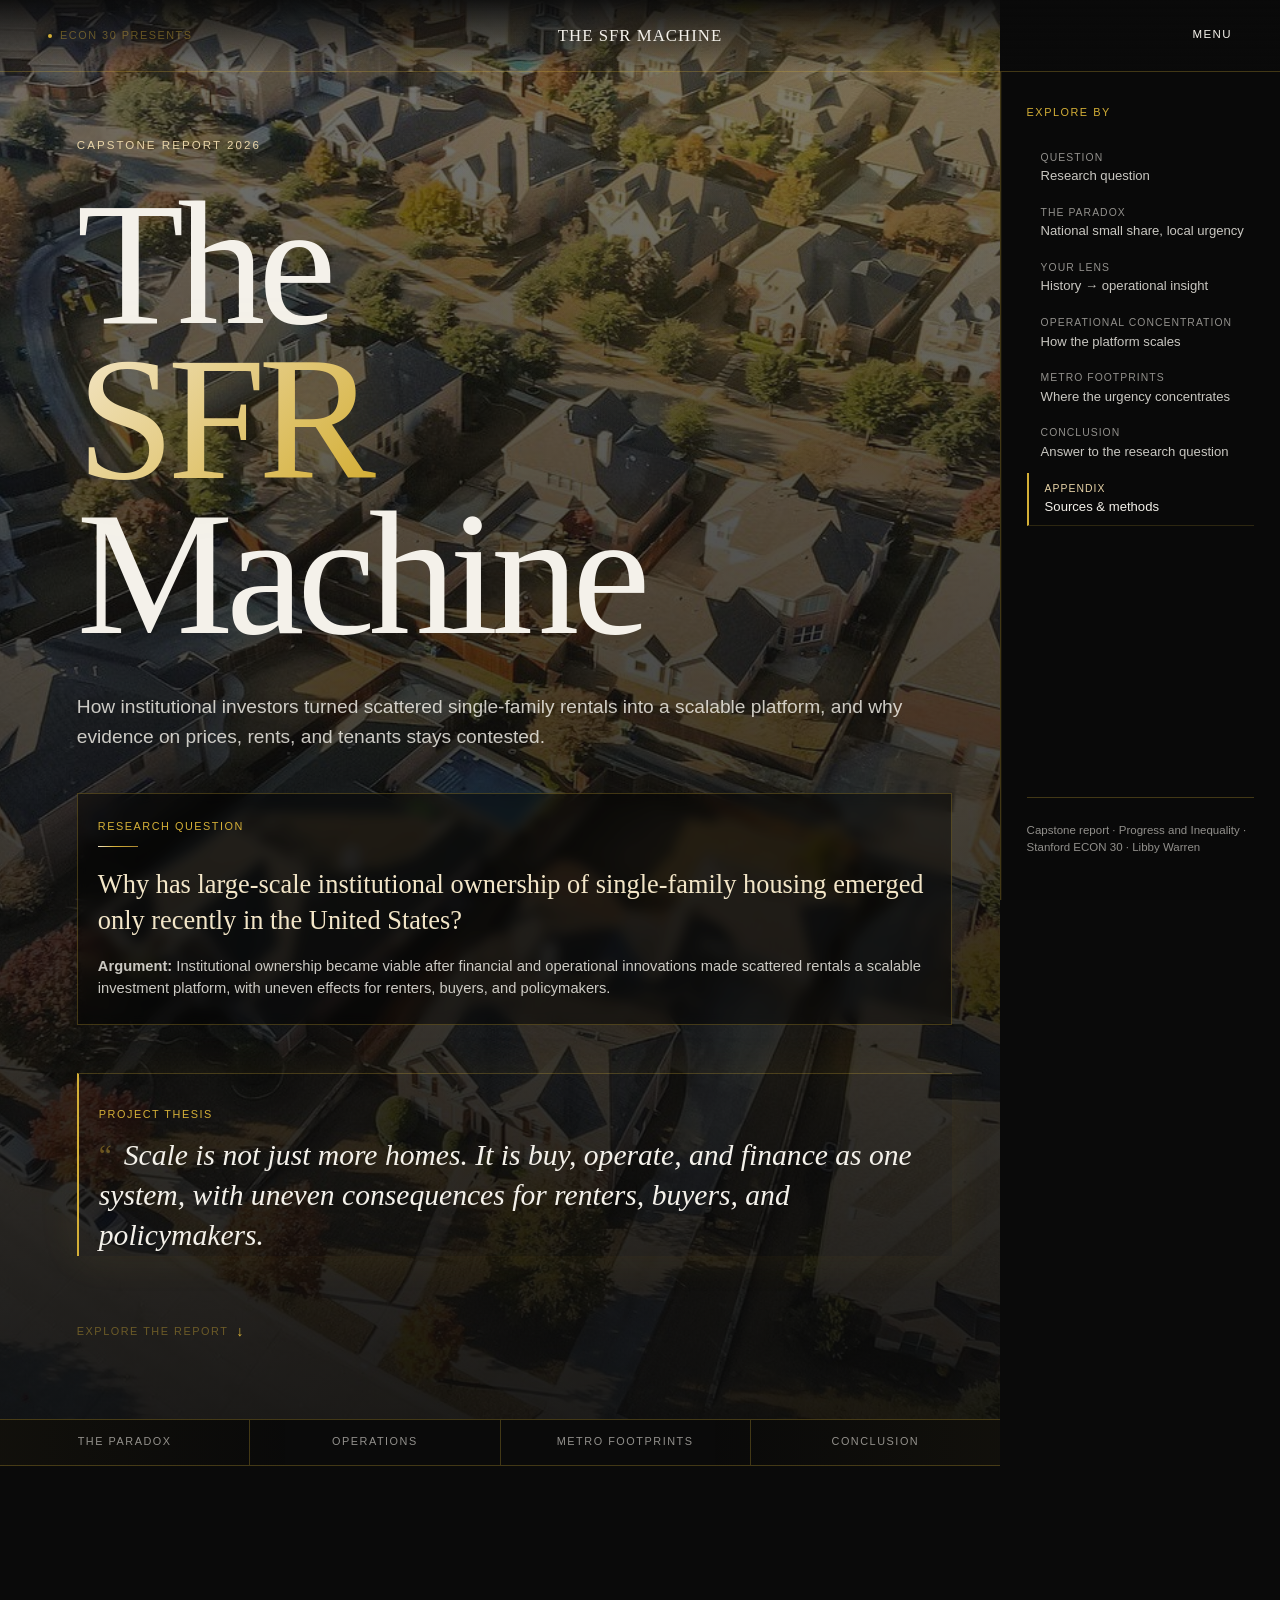
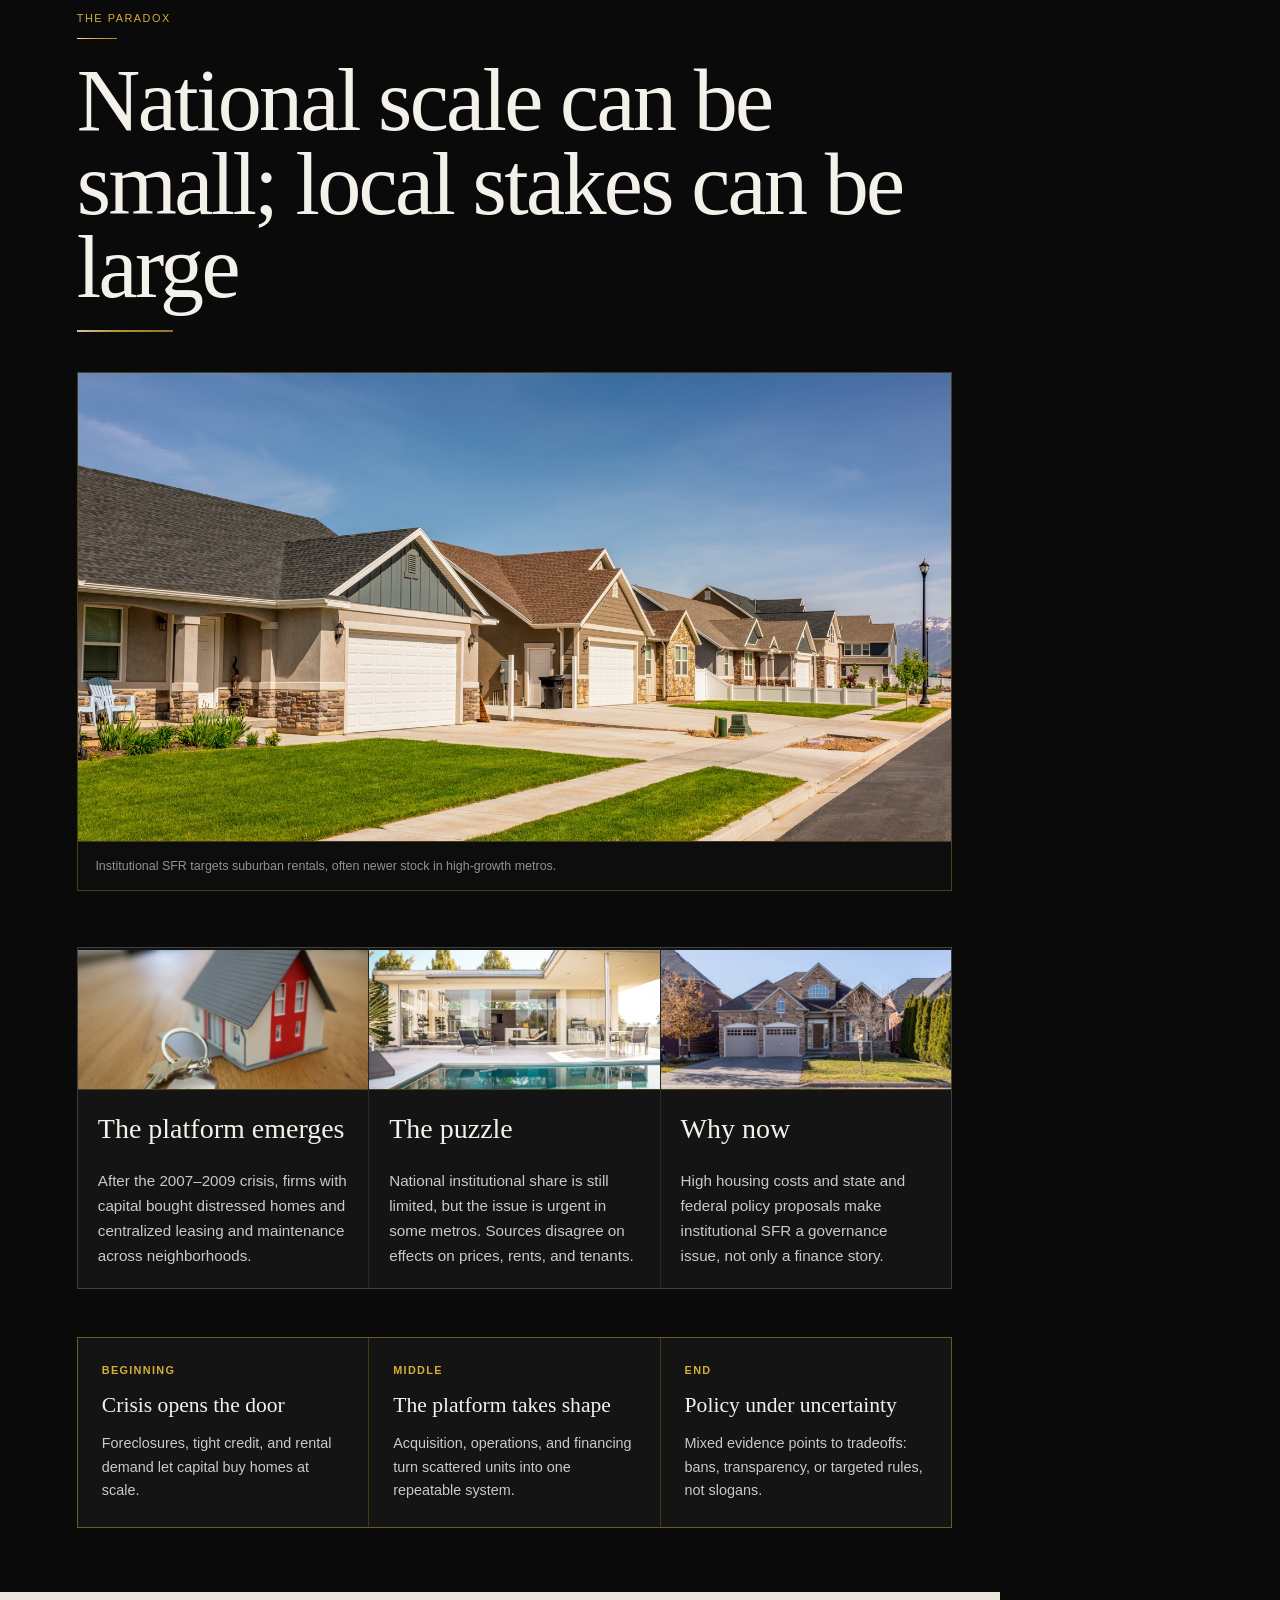
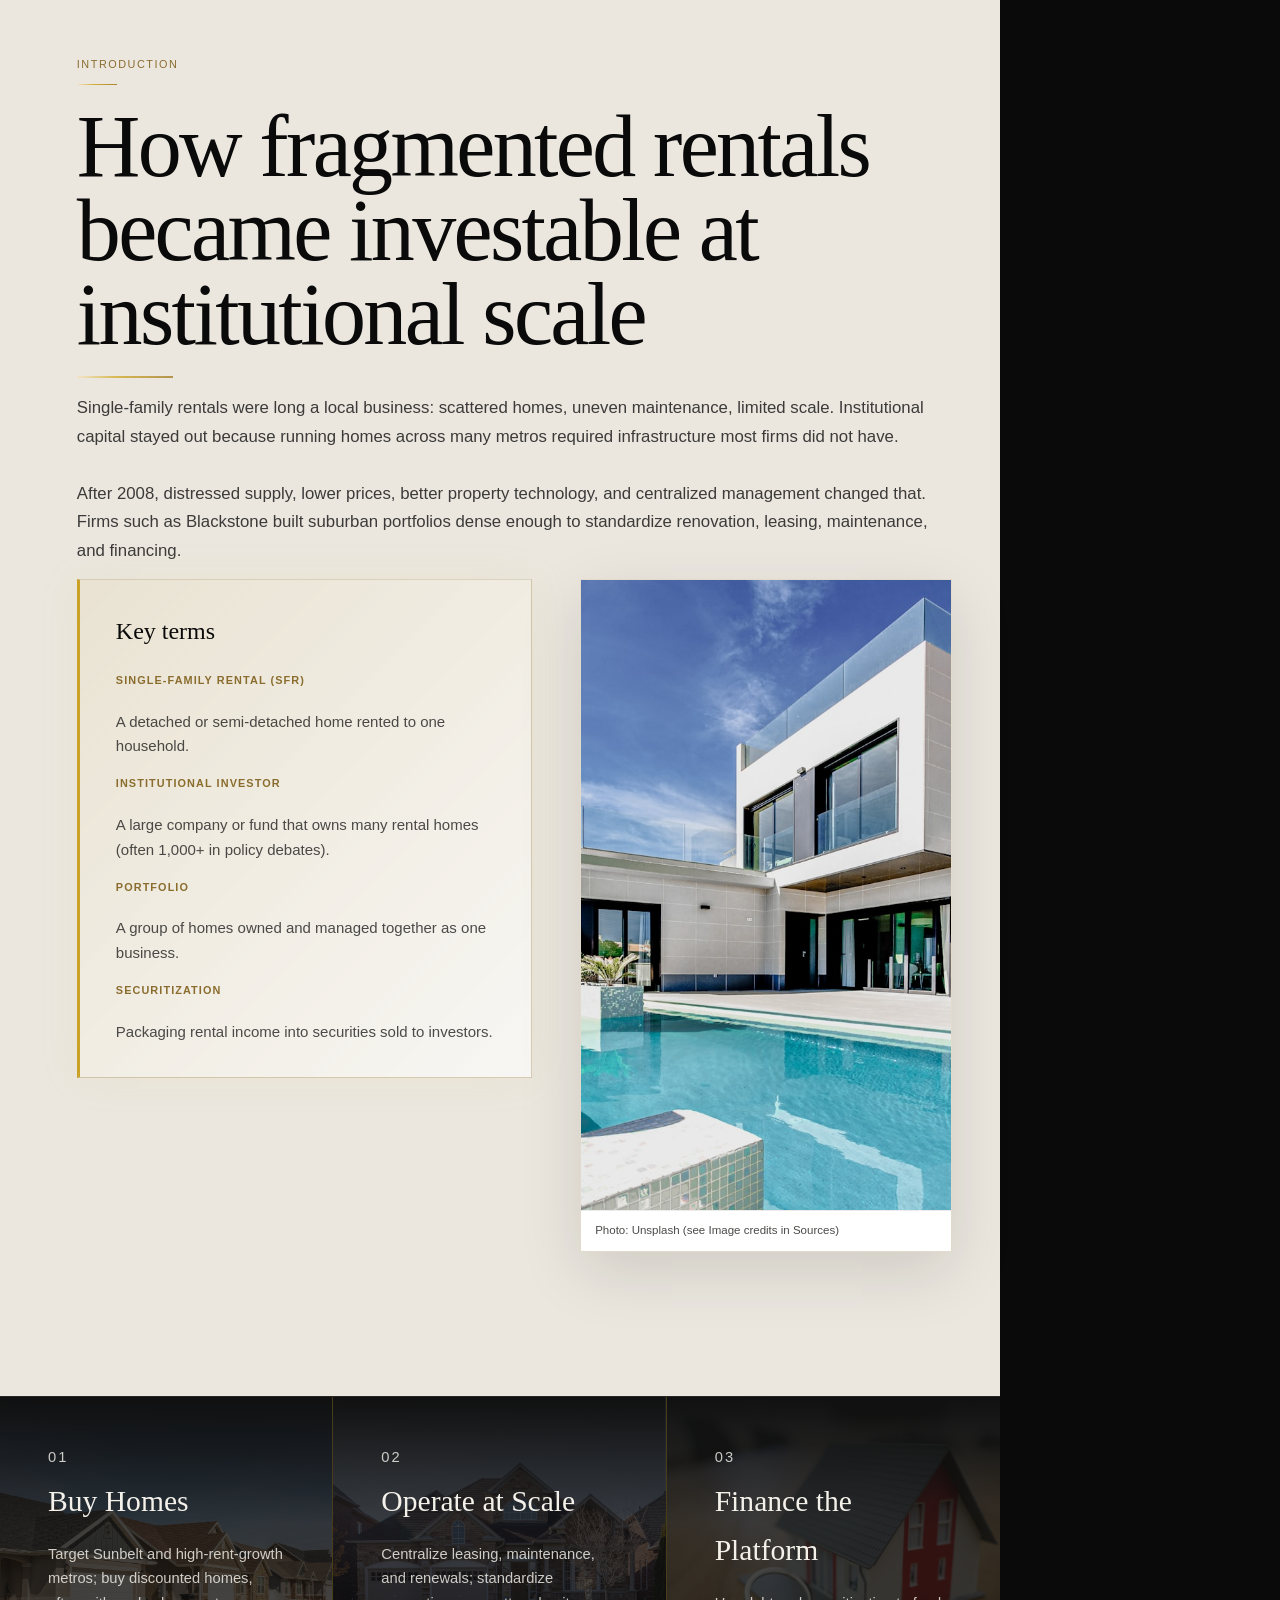
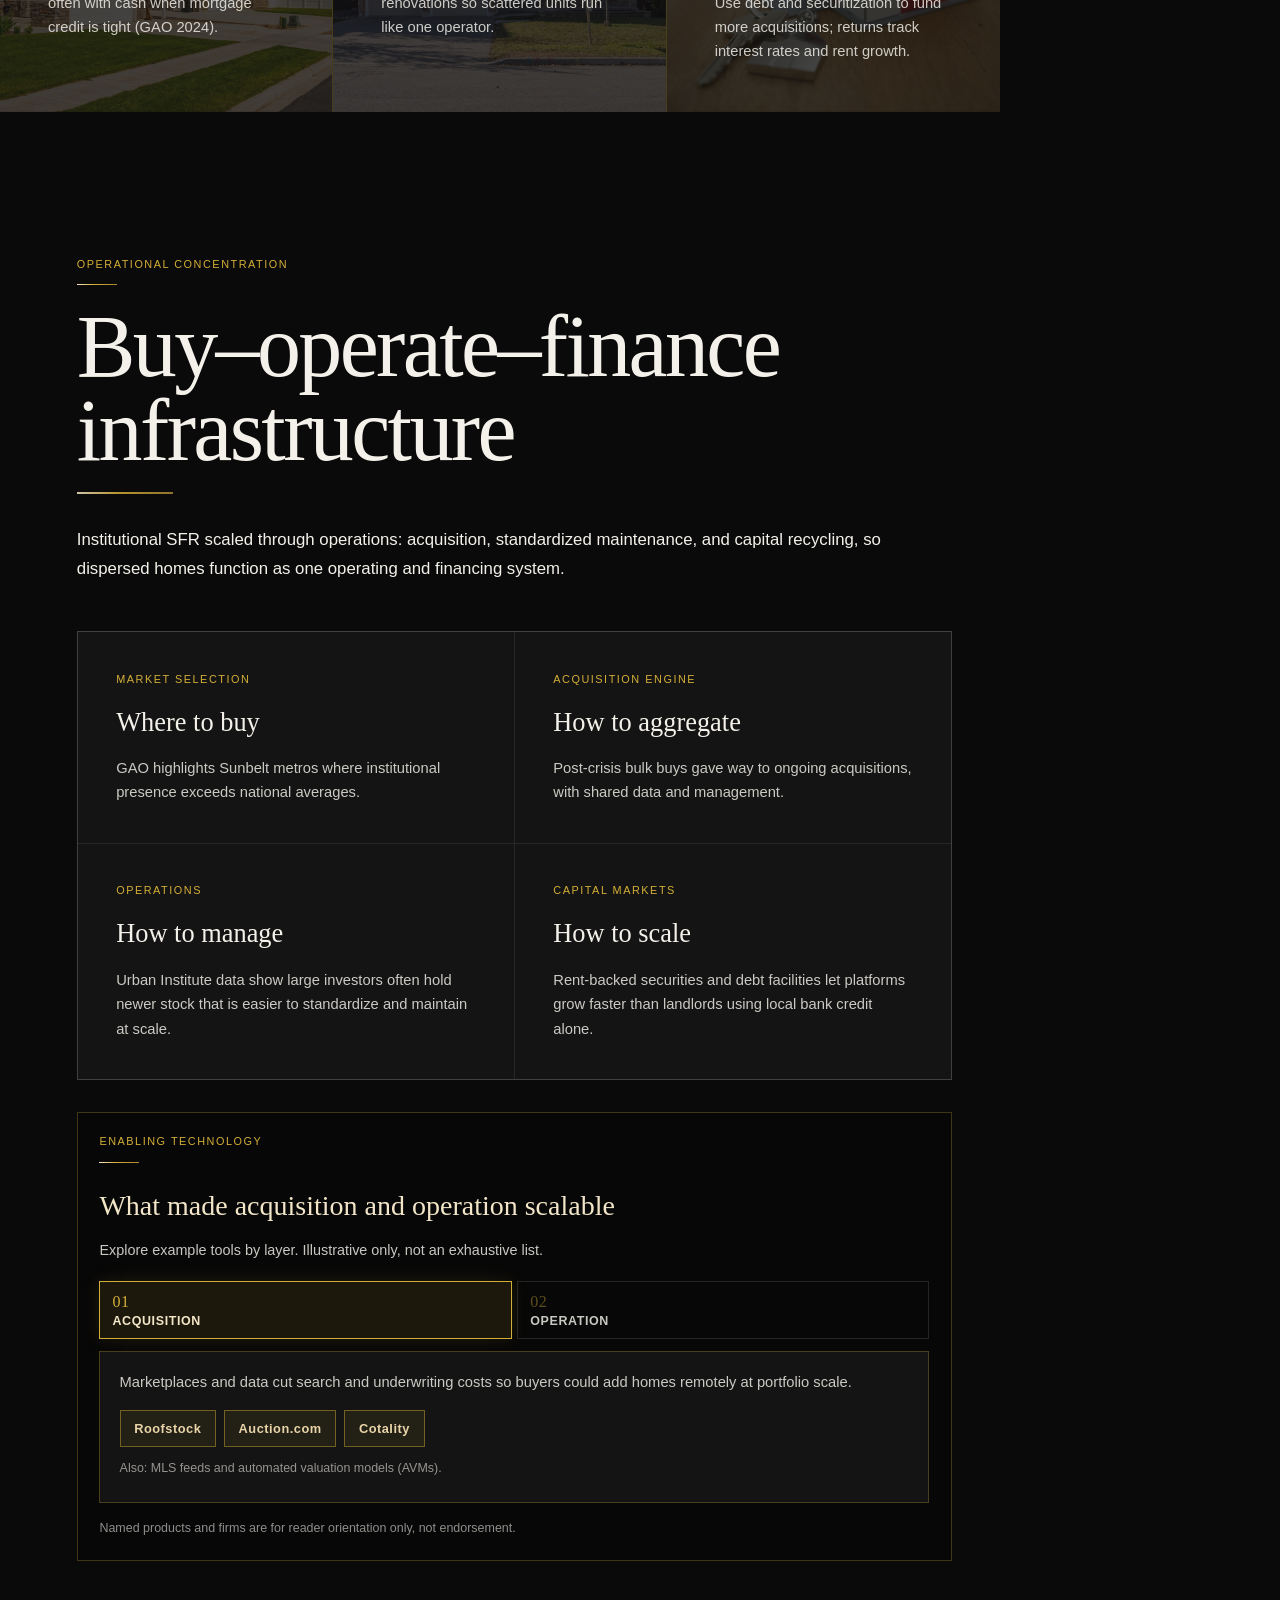
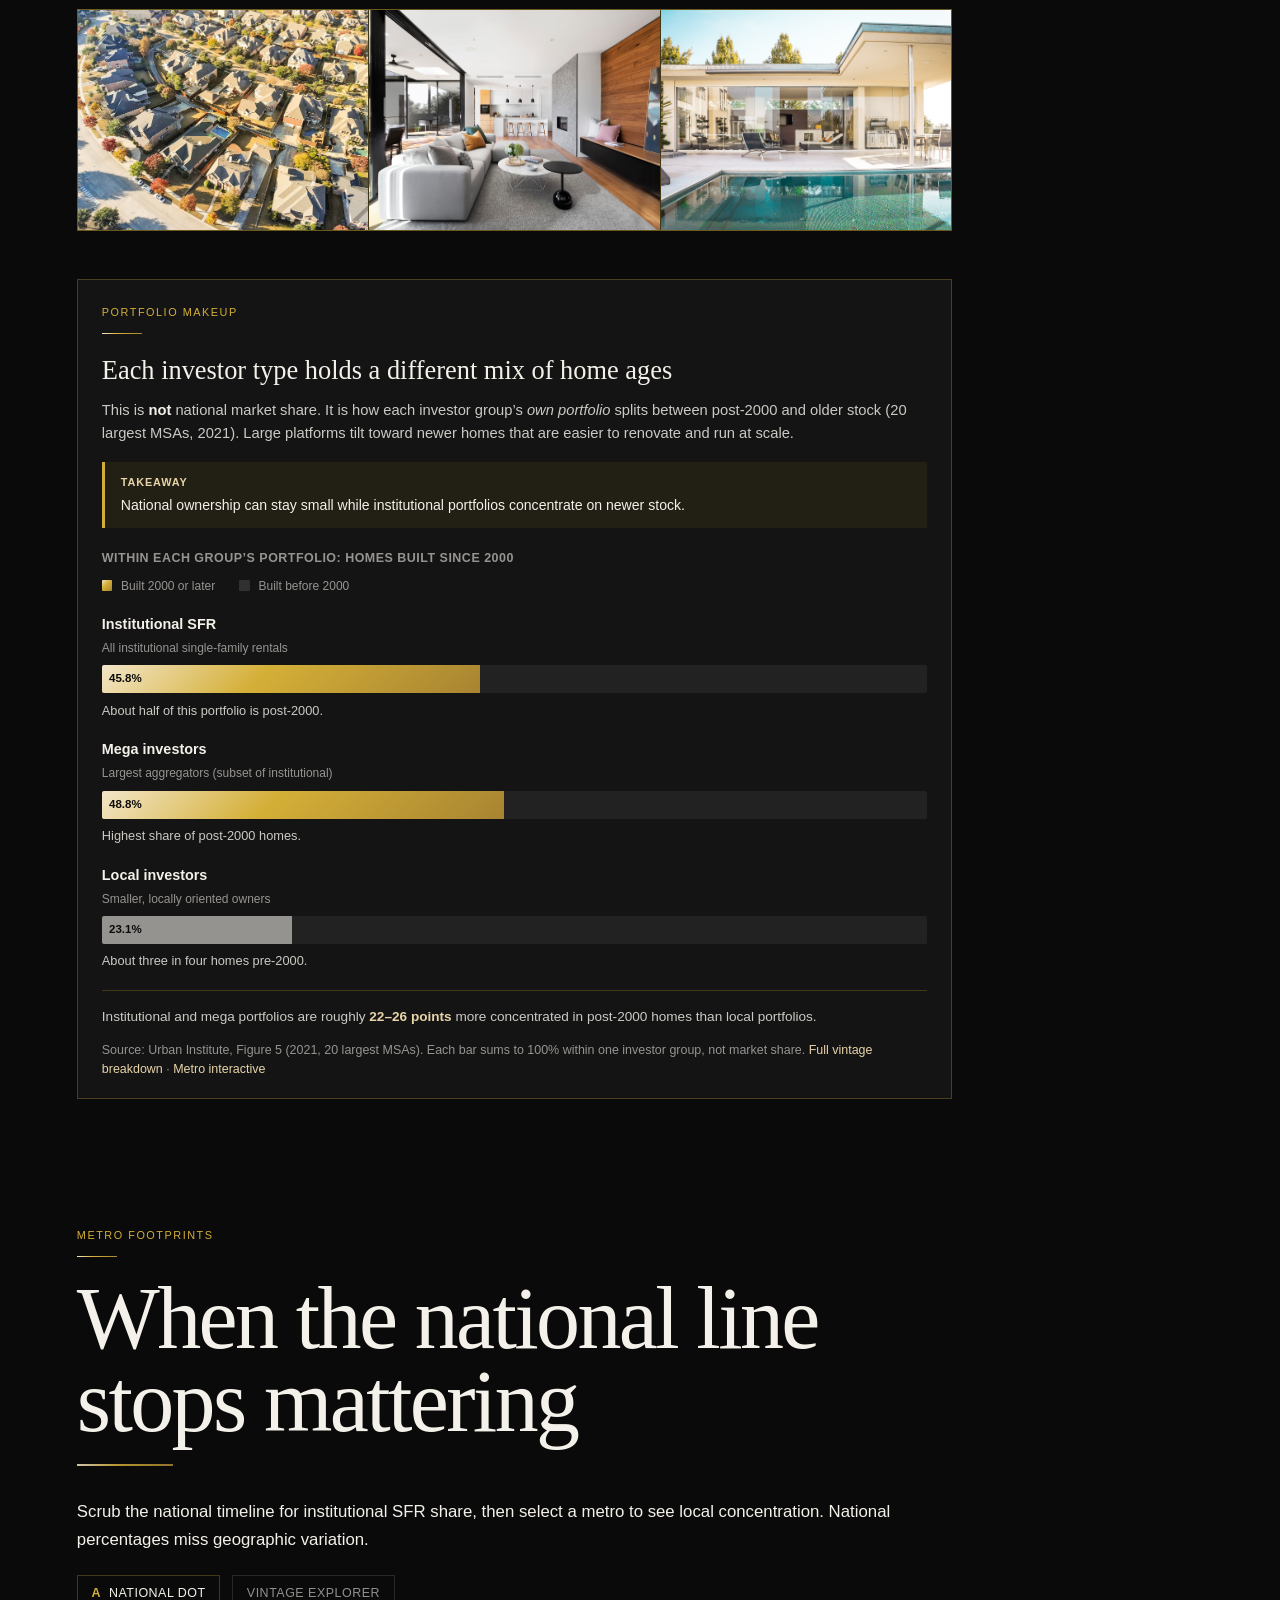
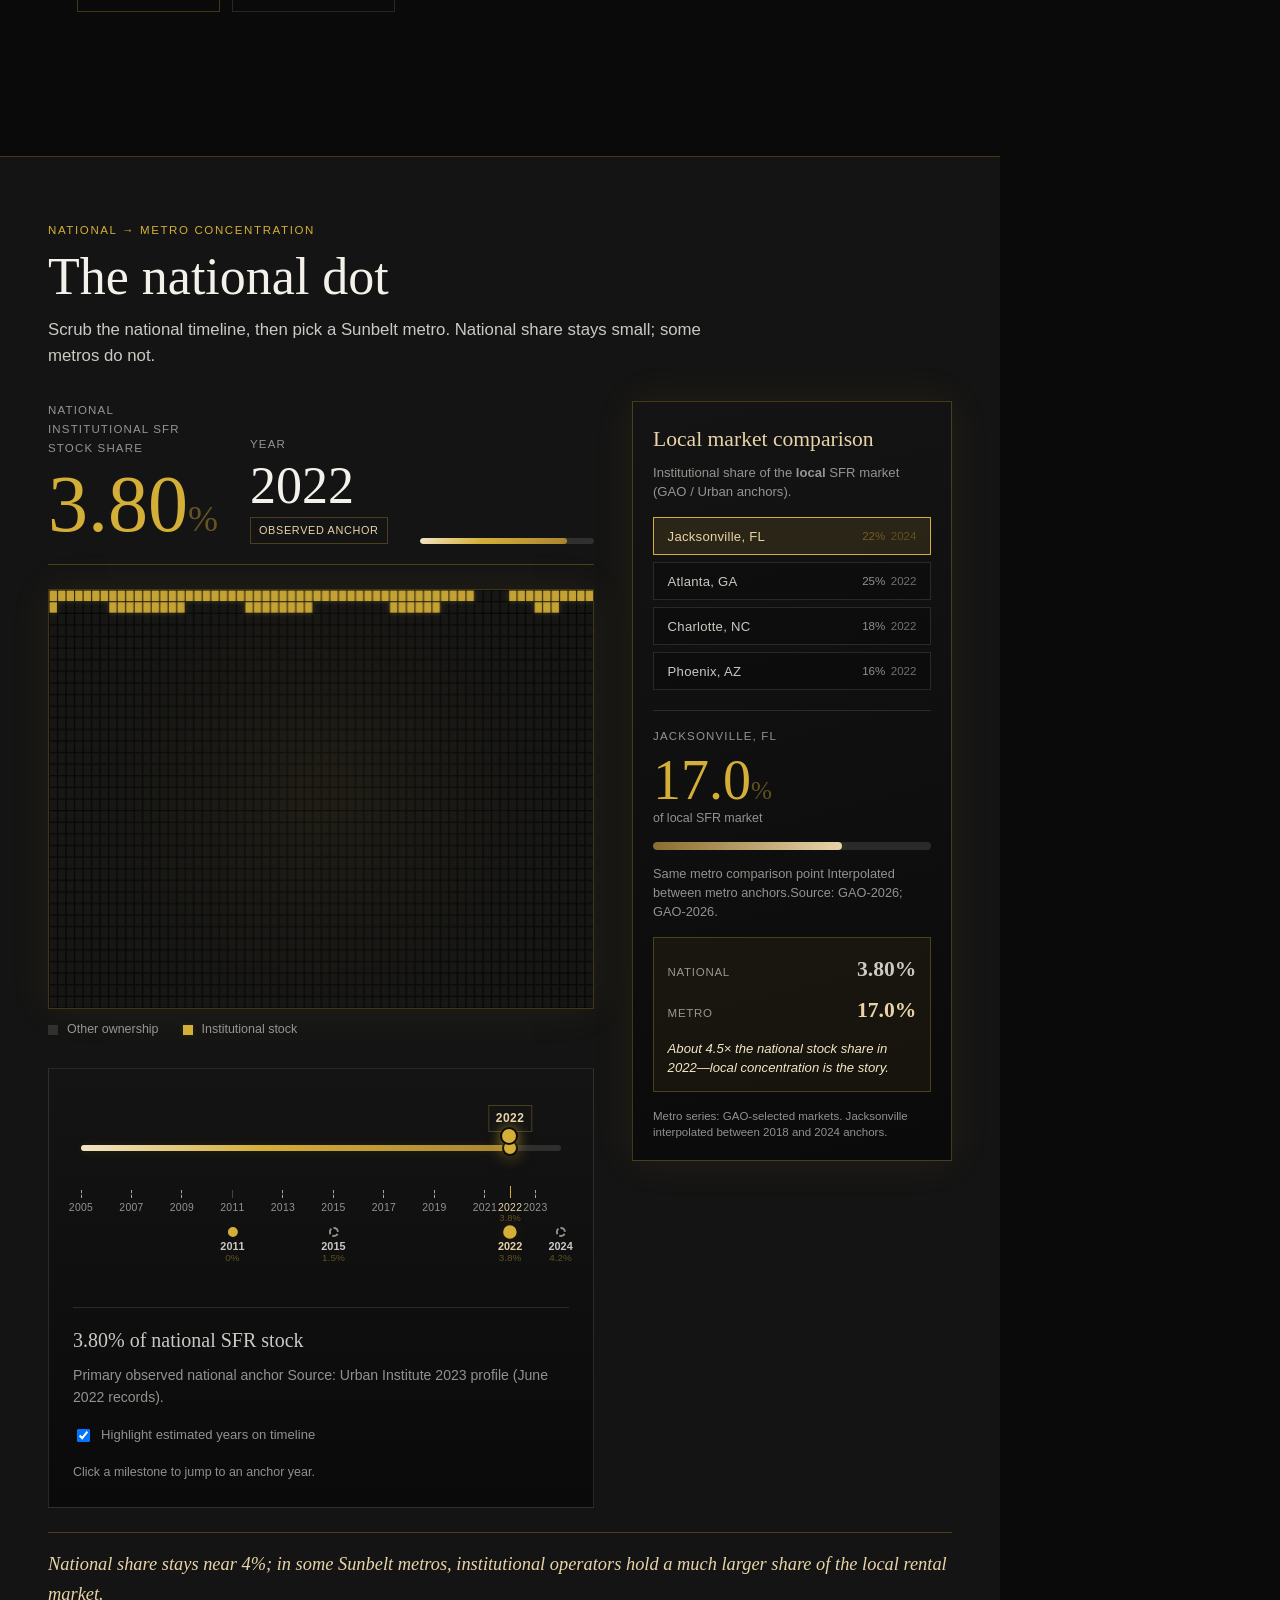
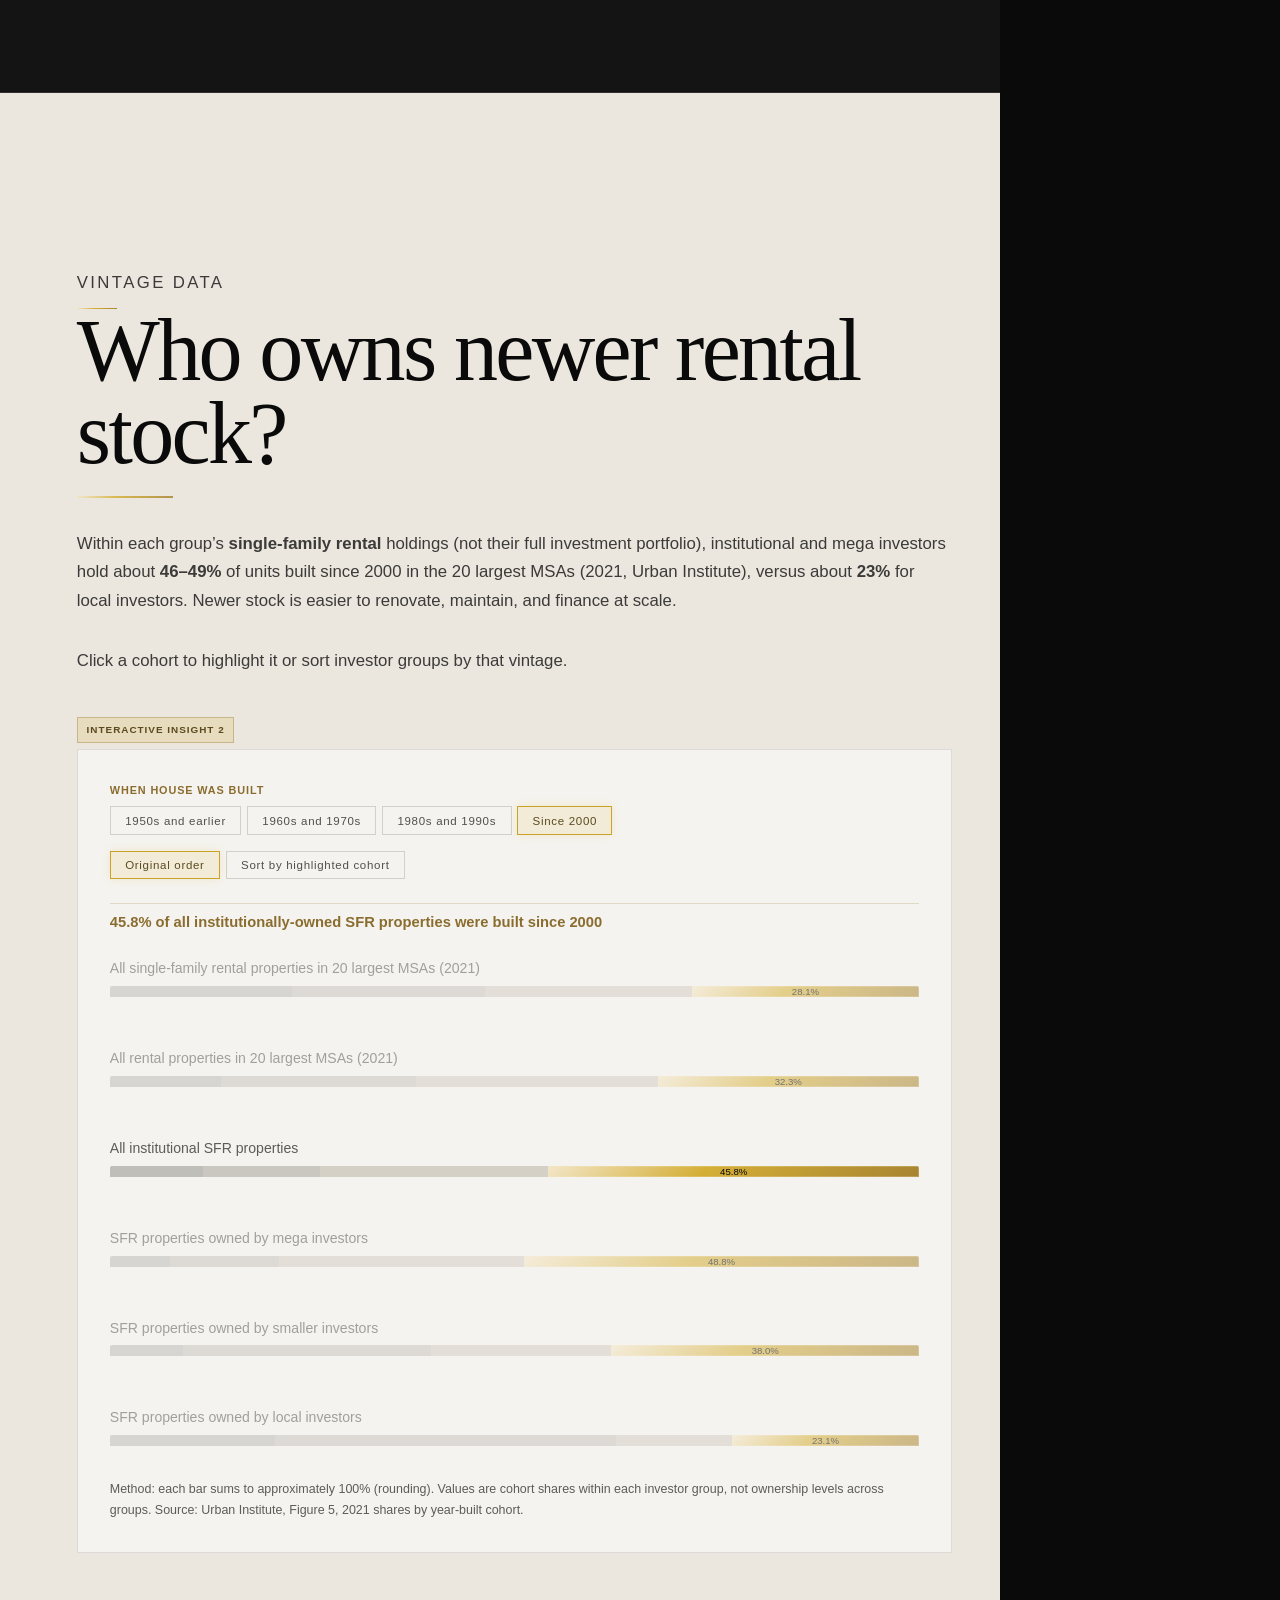
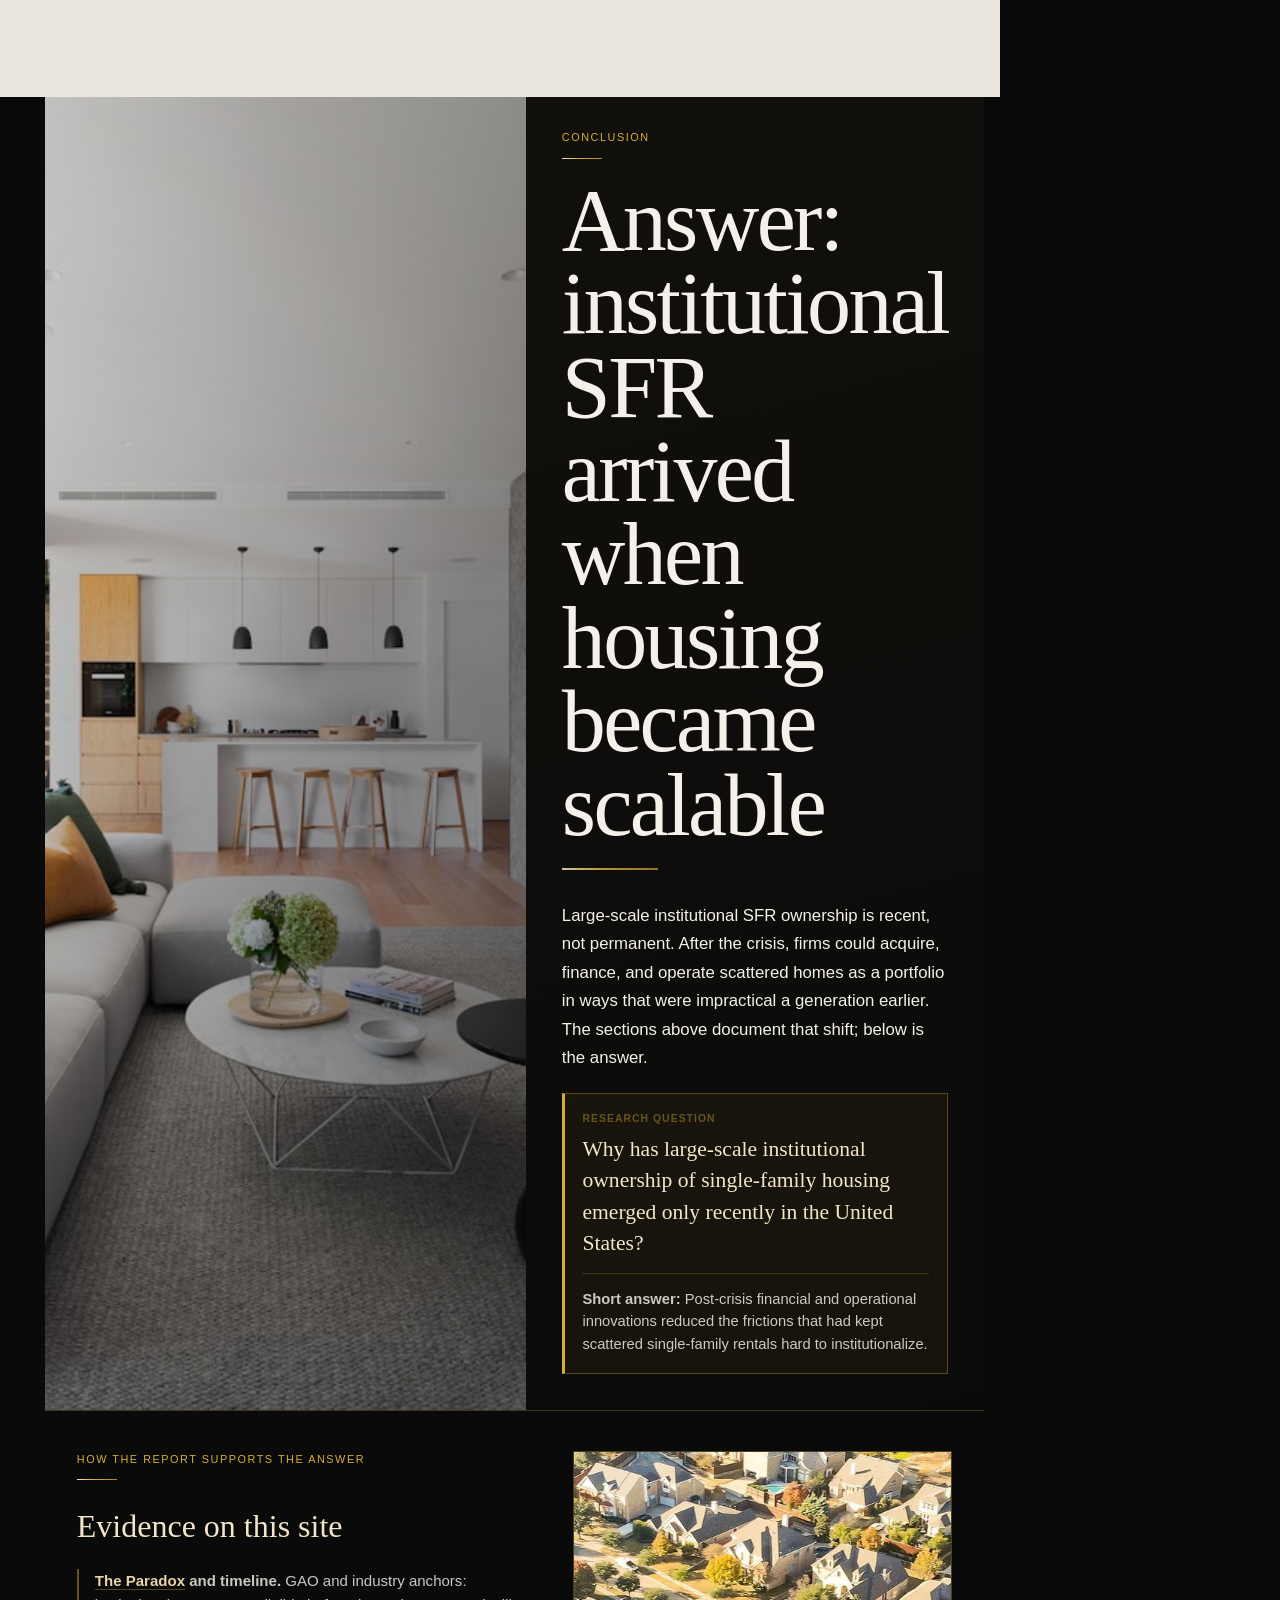
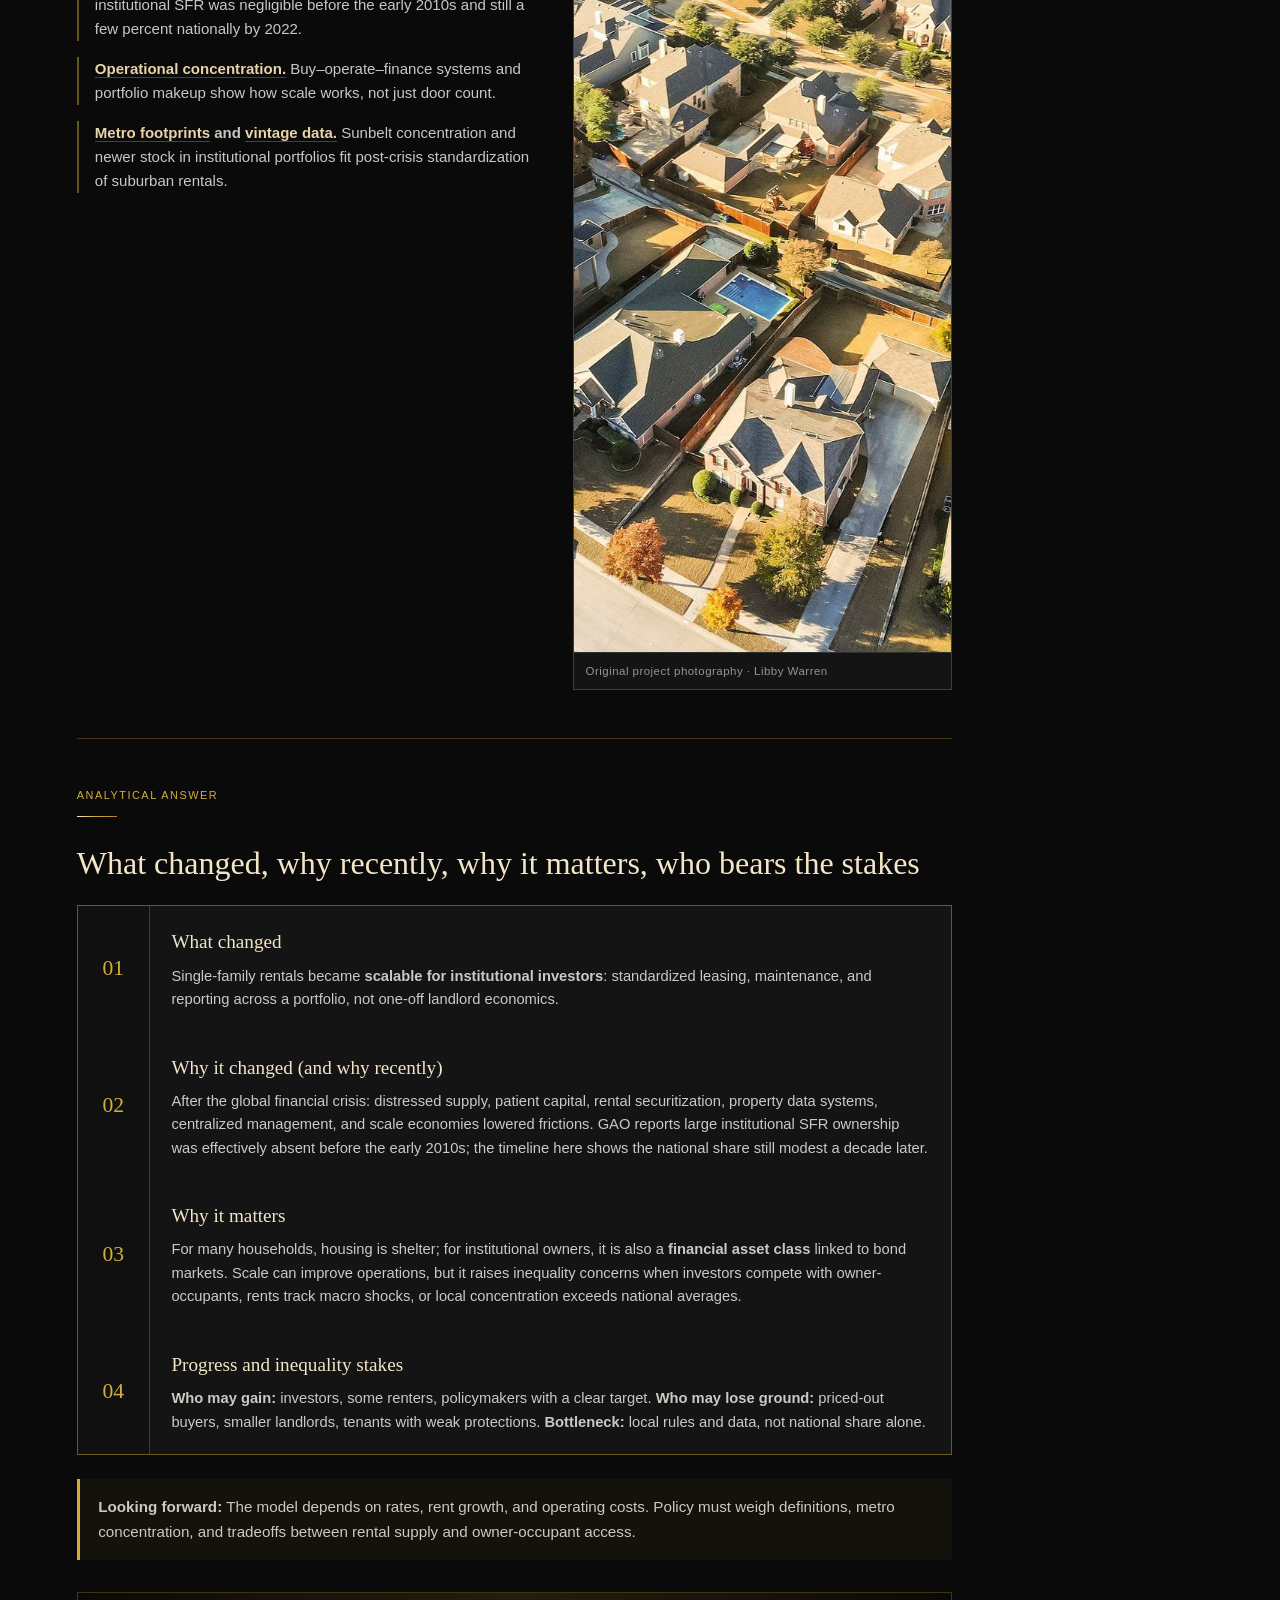
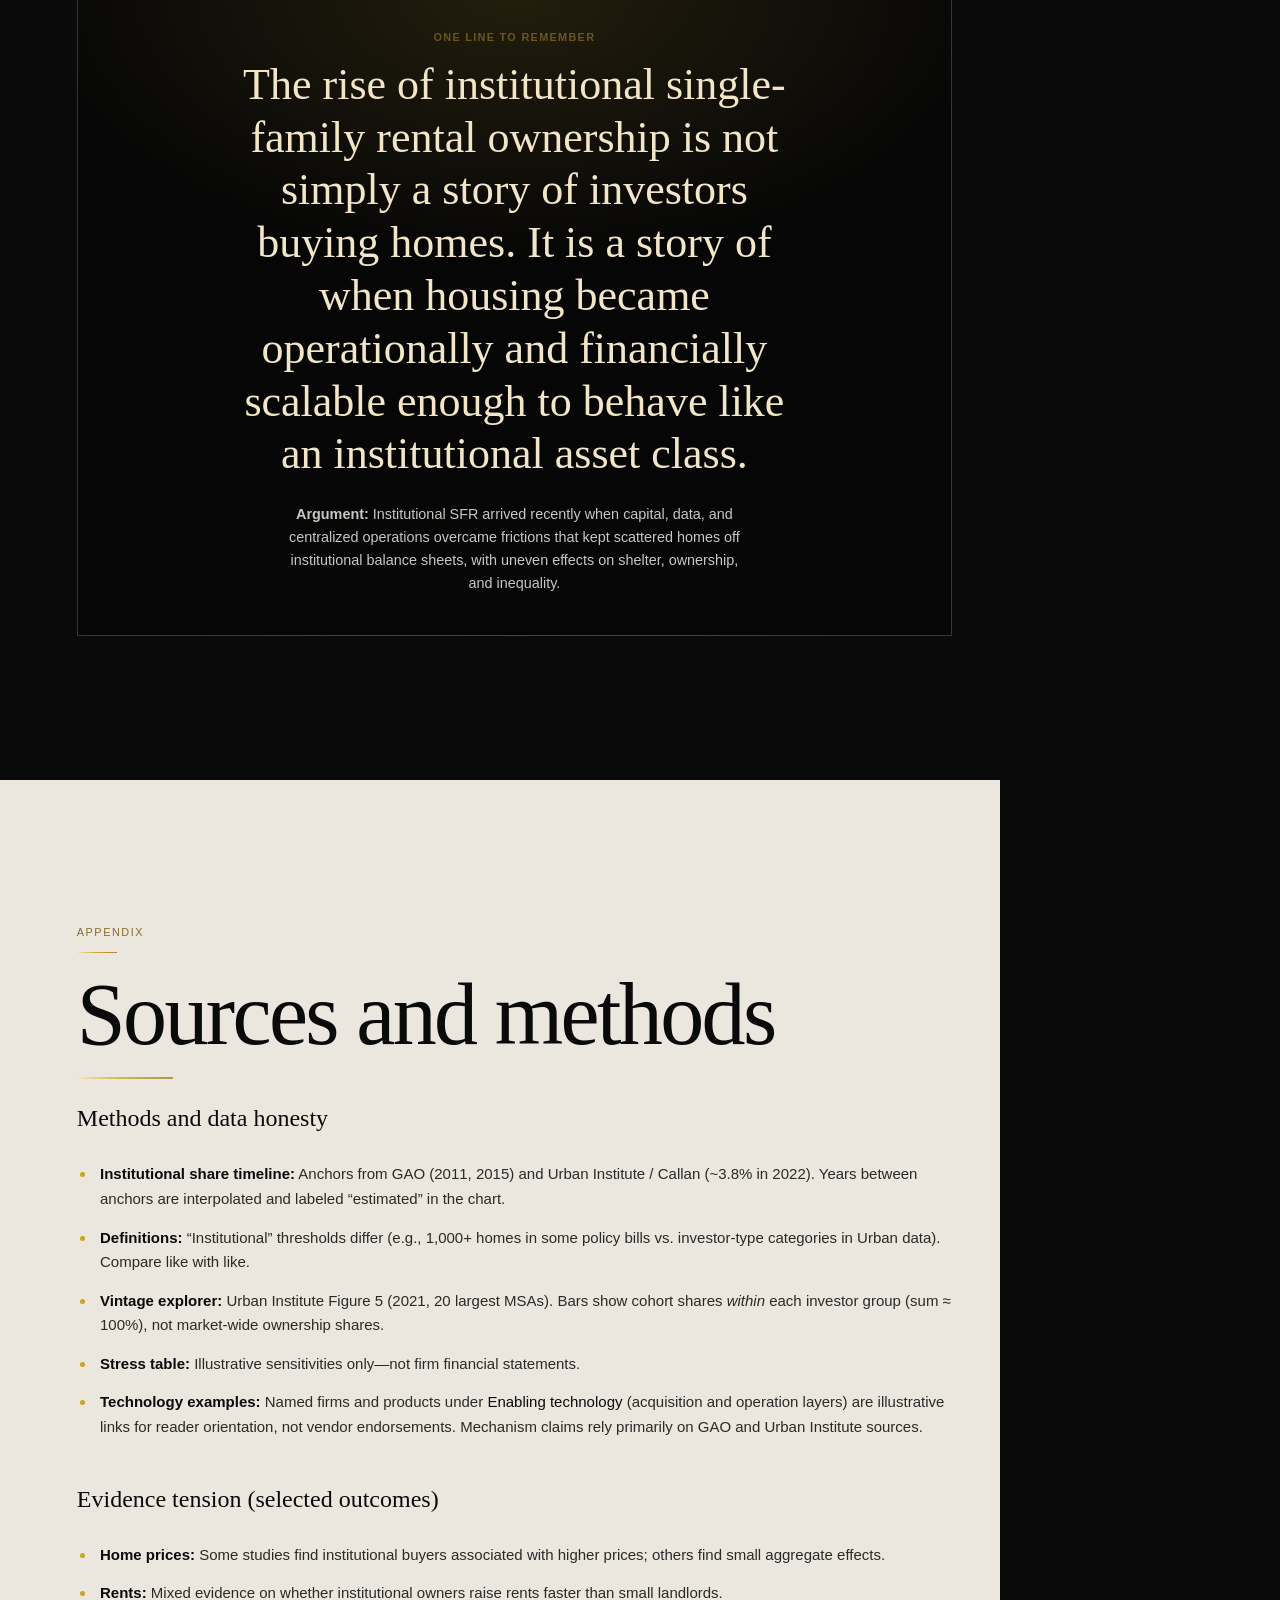
==== commit cec0b134: "Sharpen platform tech section title and intro copy Tie heading to scalability thesis; tighten intro " ====
--- a/index.html
+++ b/index.html
@@ -266,9 +266,9 @@
 
         <div class="platform-tech" id="platform-tech" data-platform-tech aria-labelledby="platform-tech-heading">
           <p class="eyebrow">Enabling technology</p>
-          <h3 id="platform-tech-heading">Tools that reduced friction in acquisition and operation</h3>
+          <h3 id="platform-tech-heading">What made acquisition and operation scalable</h3>
           <p class="platform-tech-intro">
-            Select a layer to see example tools. Illustrative only, not an exhaustive list.
+            Explore example tools by layer. Illustrative only, not an exhaustive list.
           </p>
           <div class="platform-tech-tabs" role="tablist" aria-label="Technology layers">
             <button
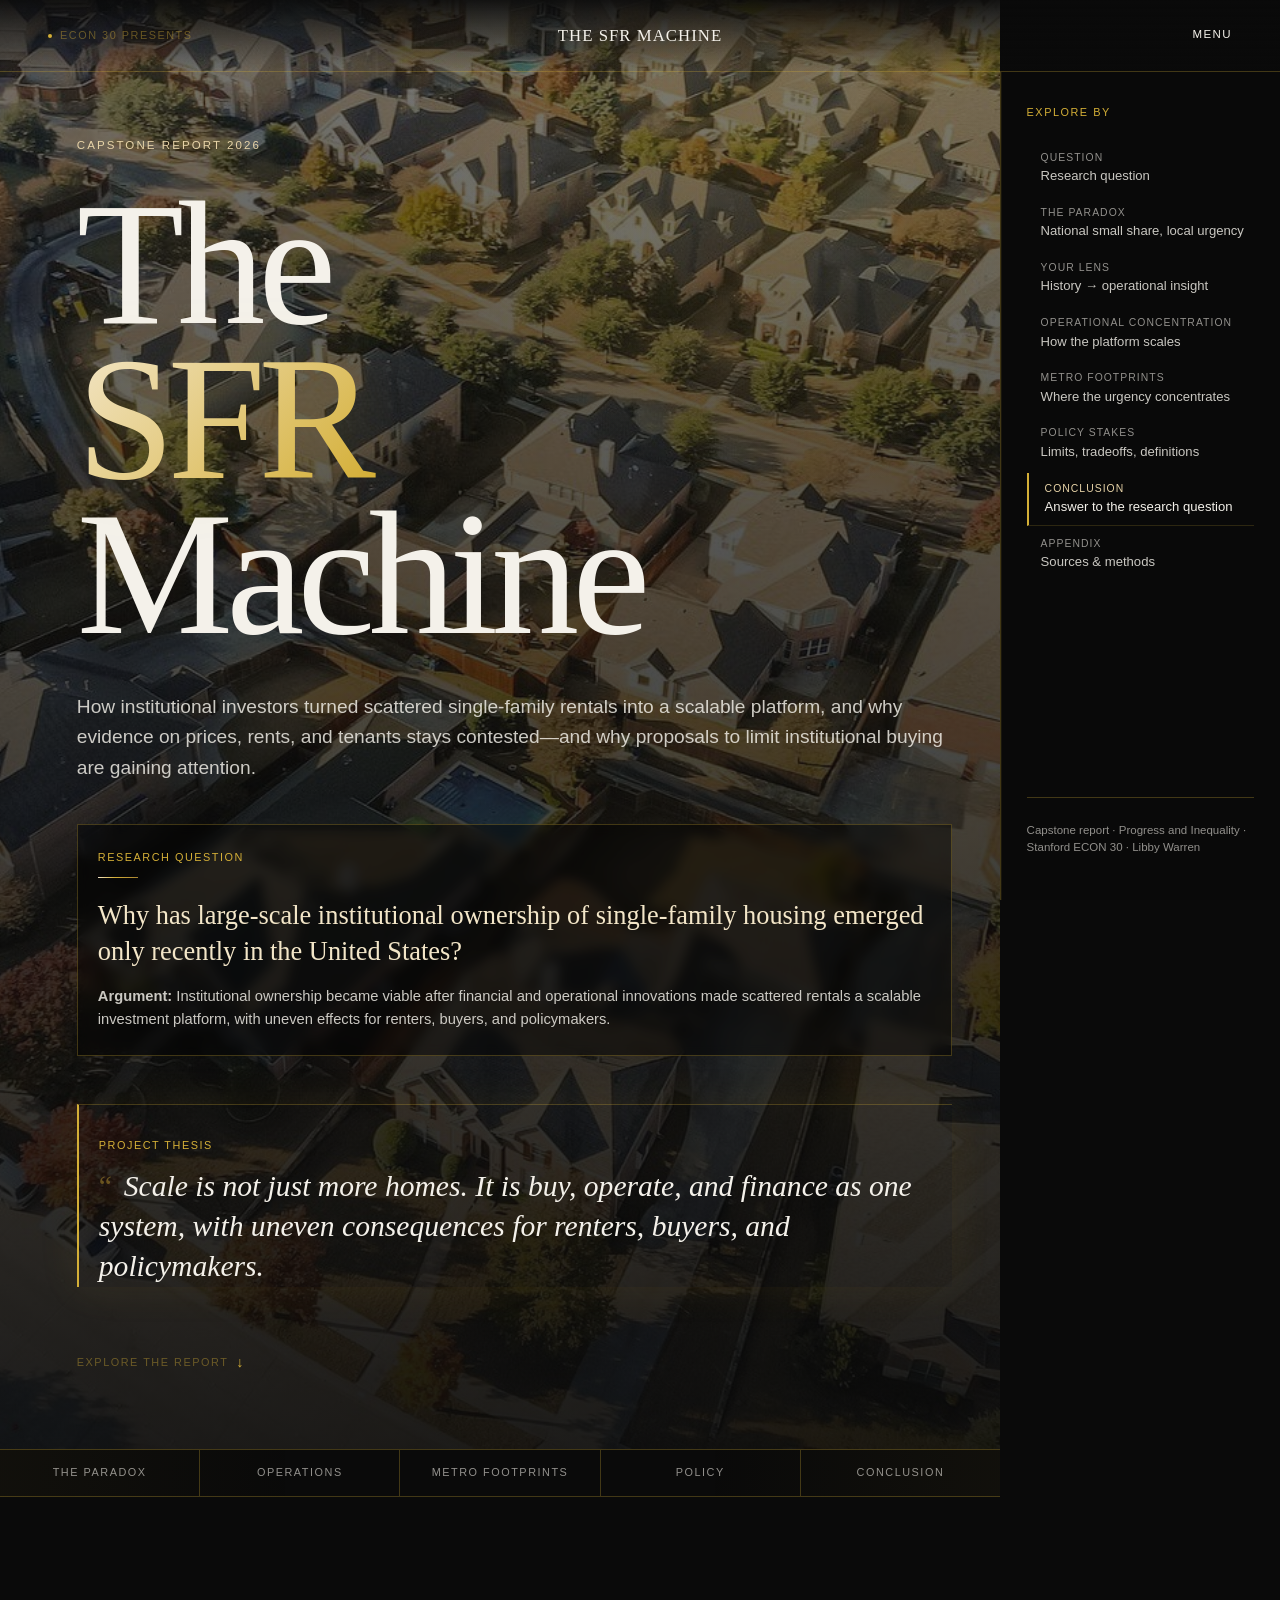
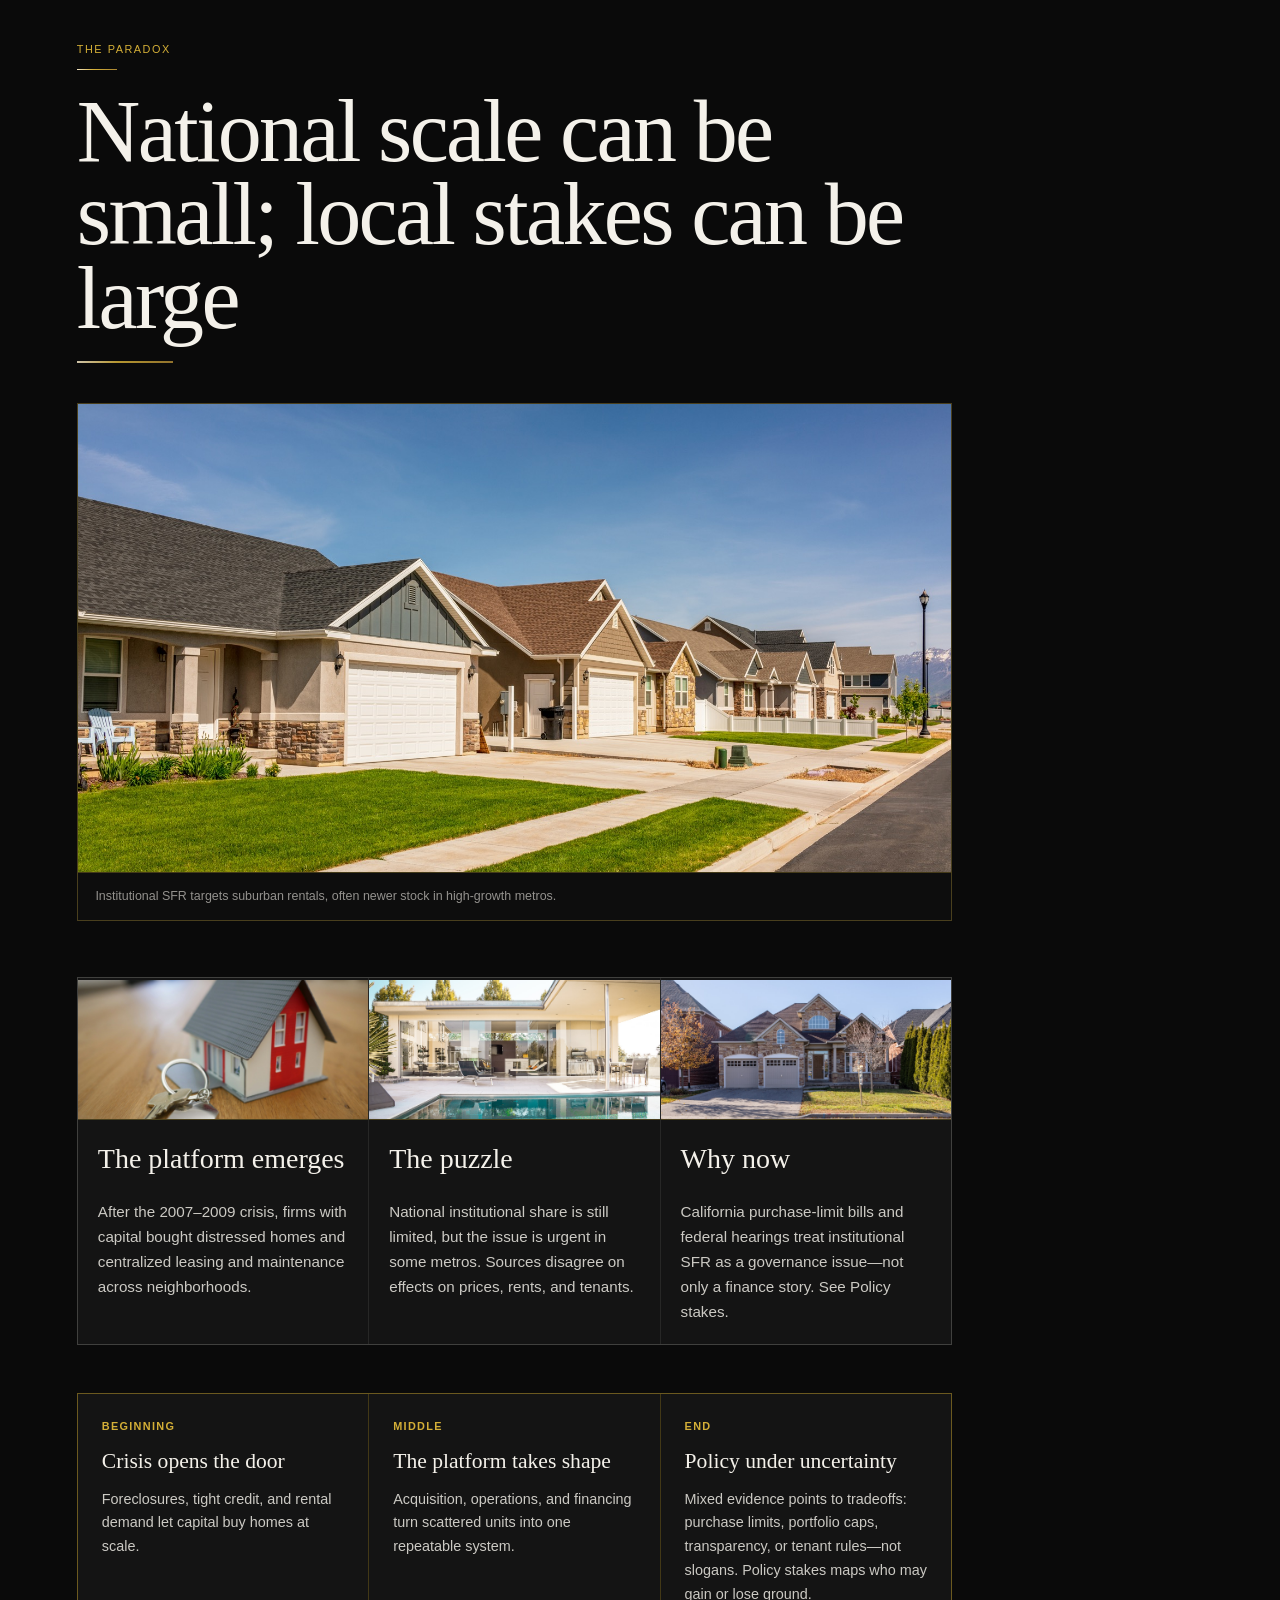
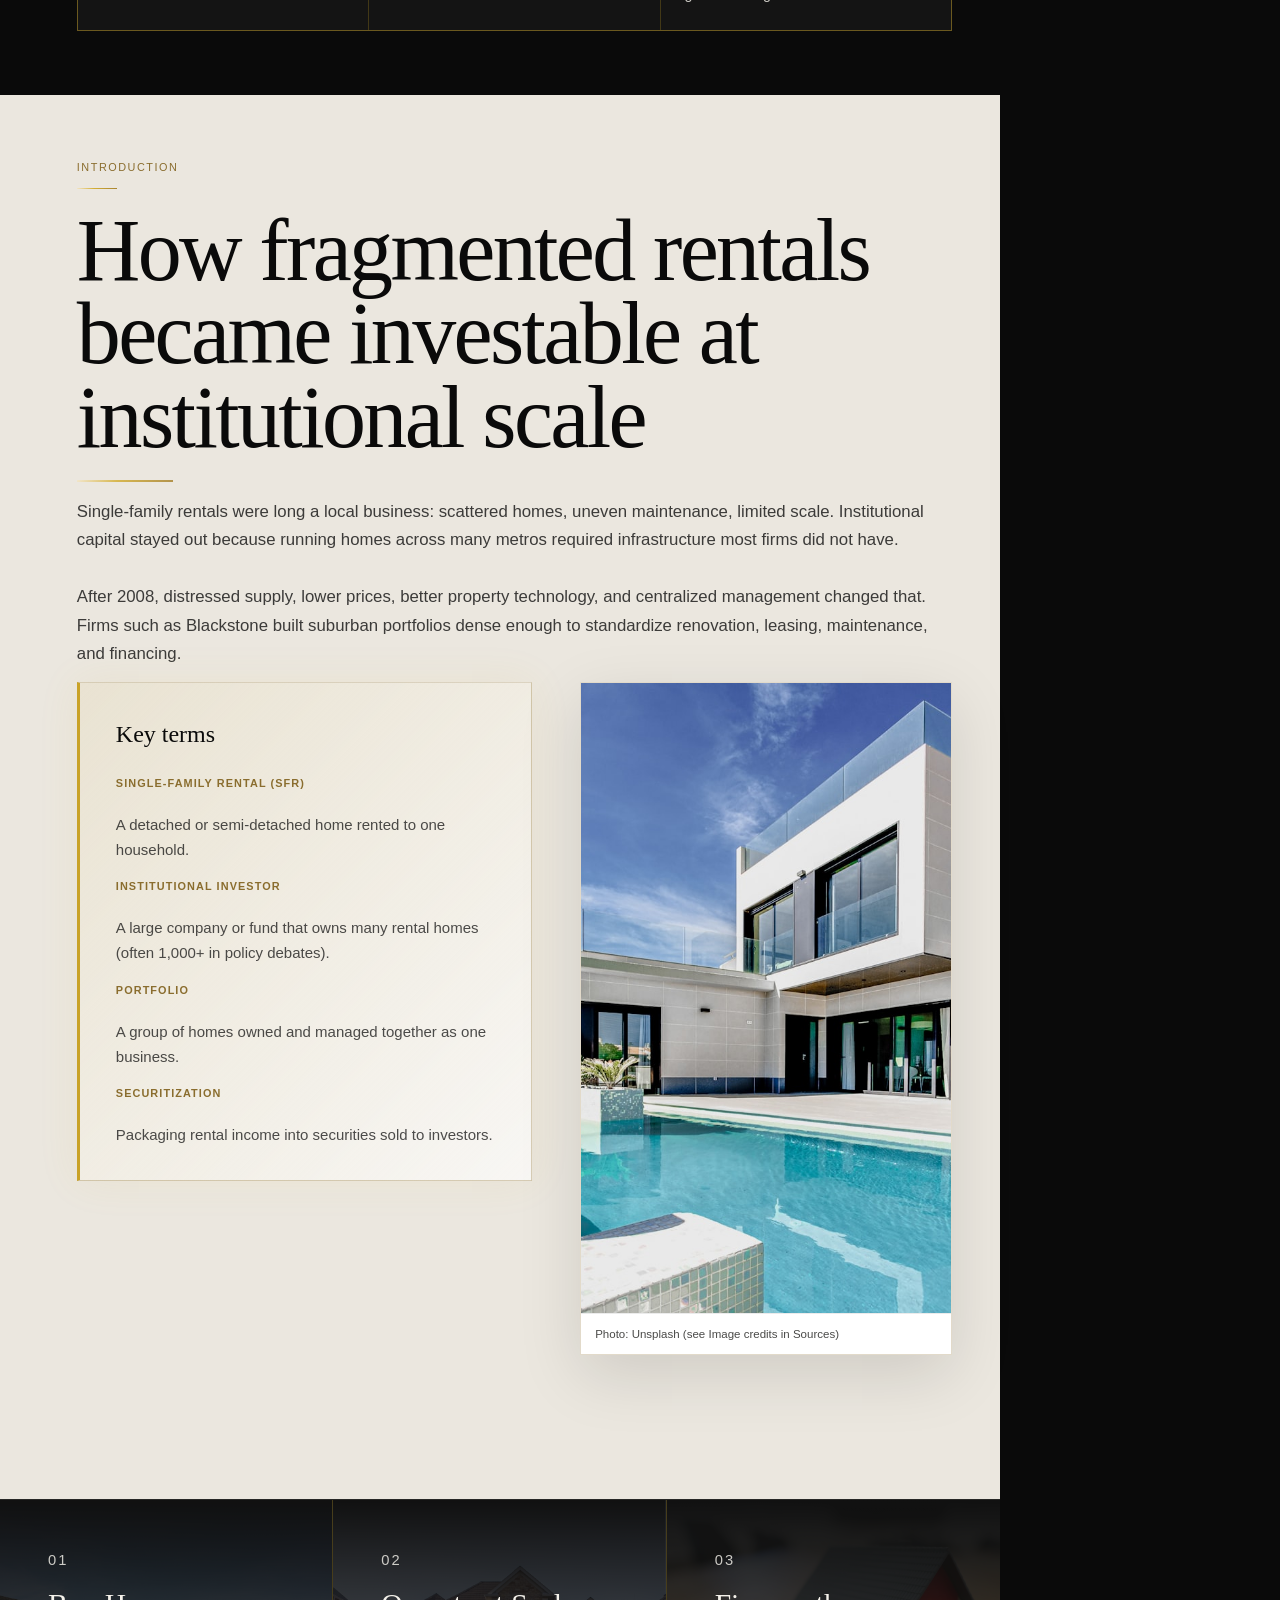
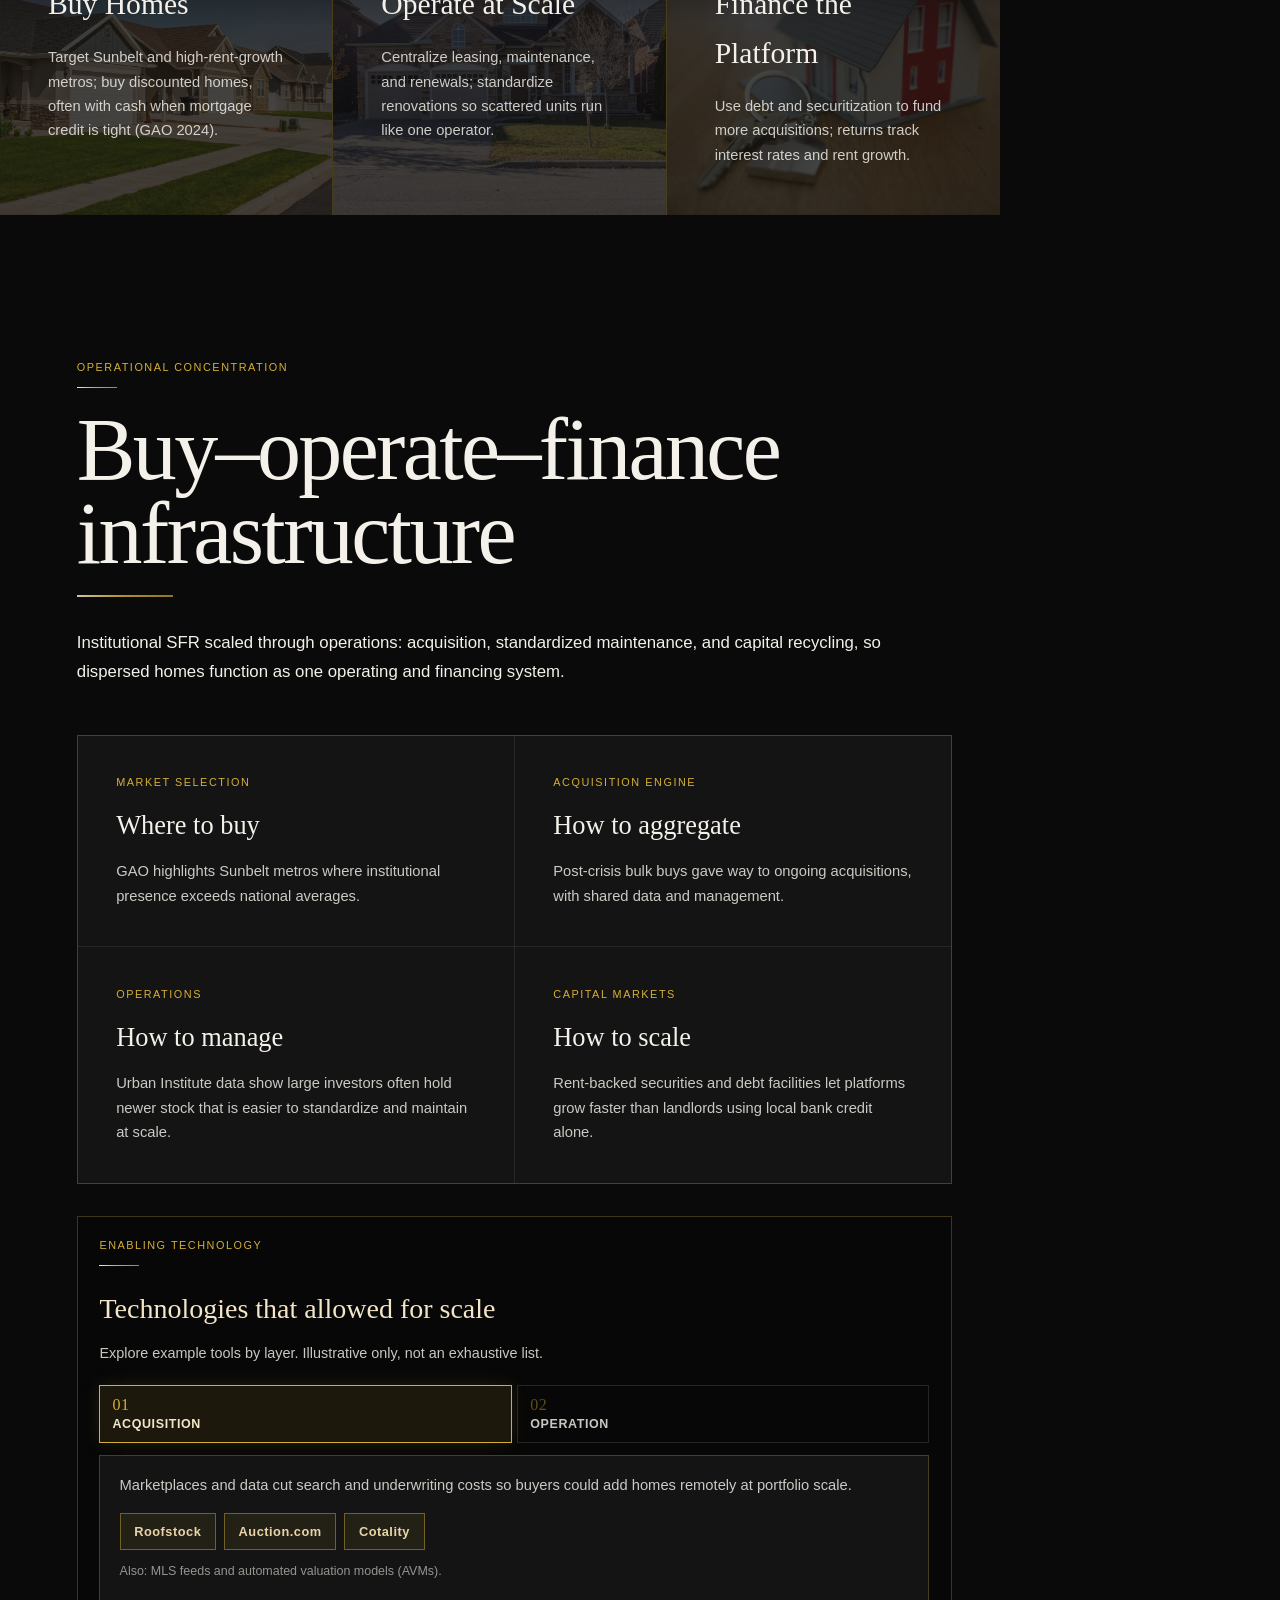
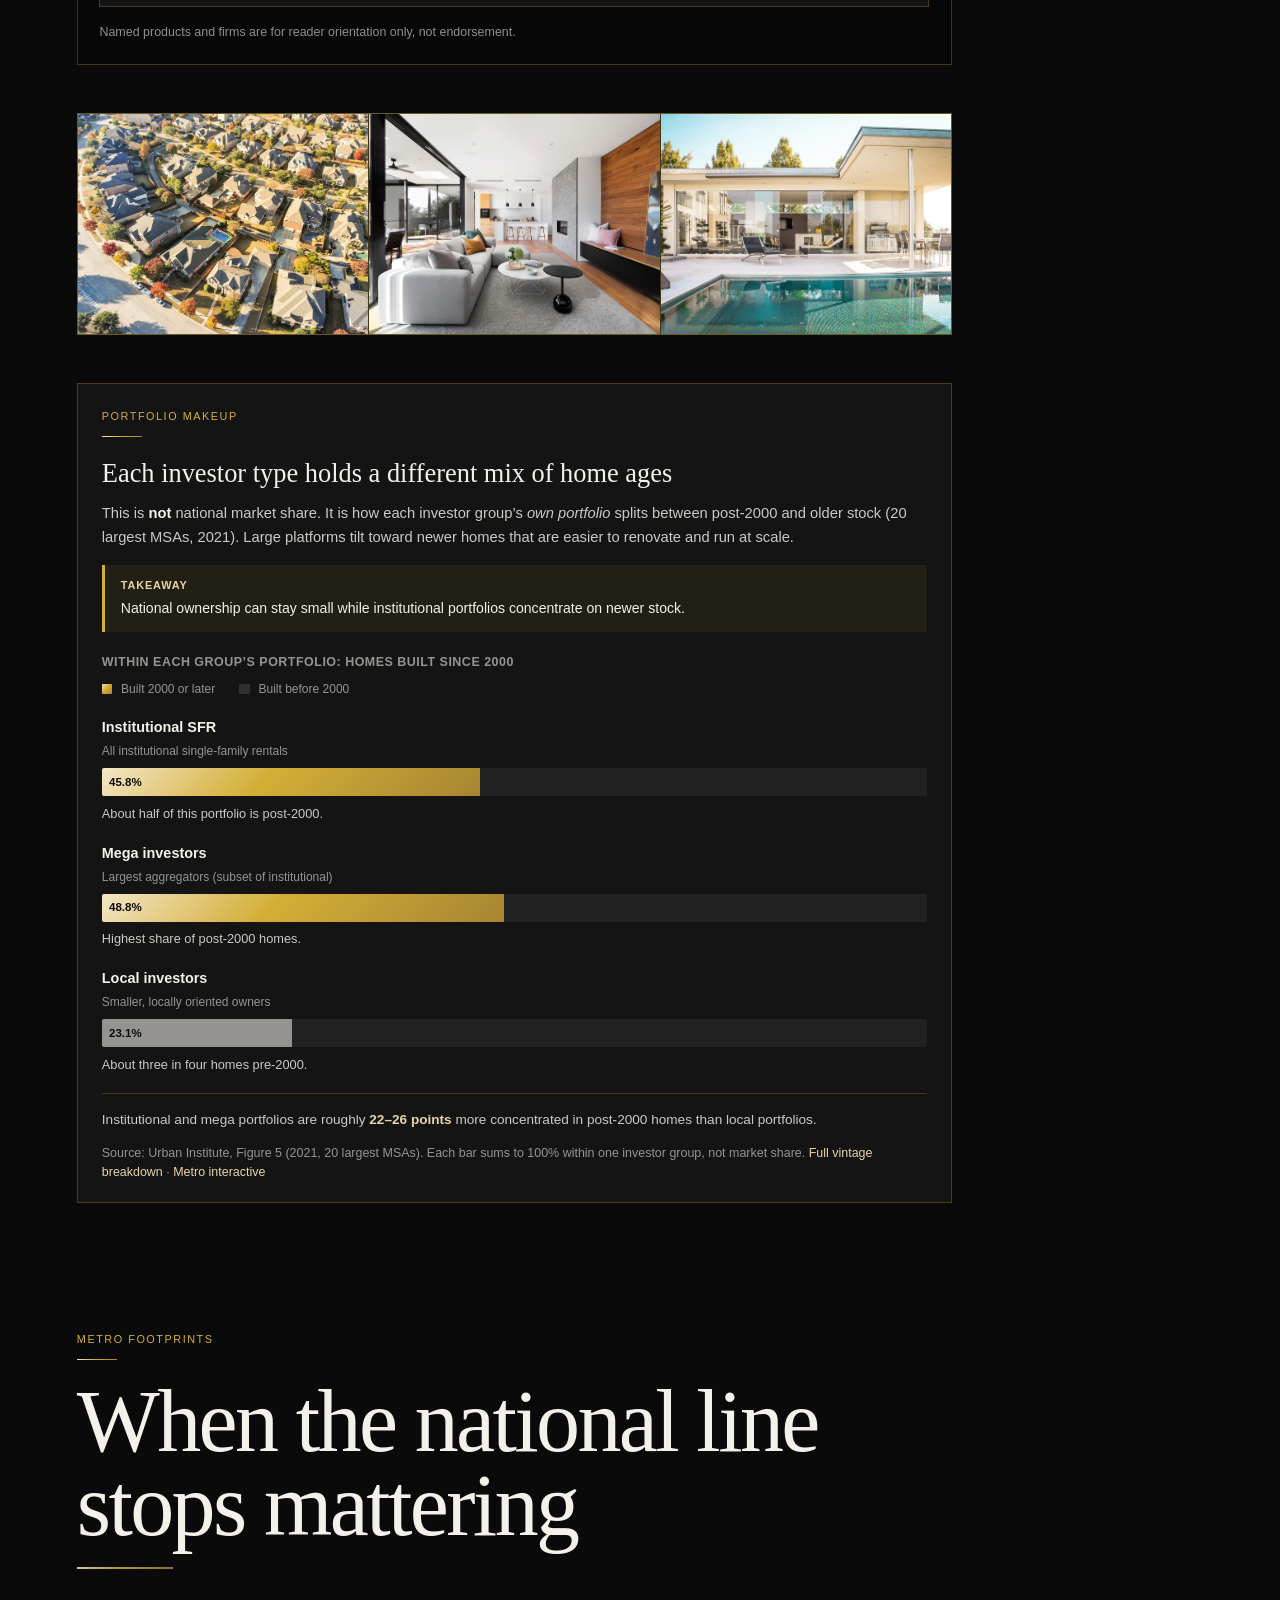
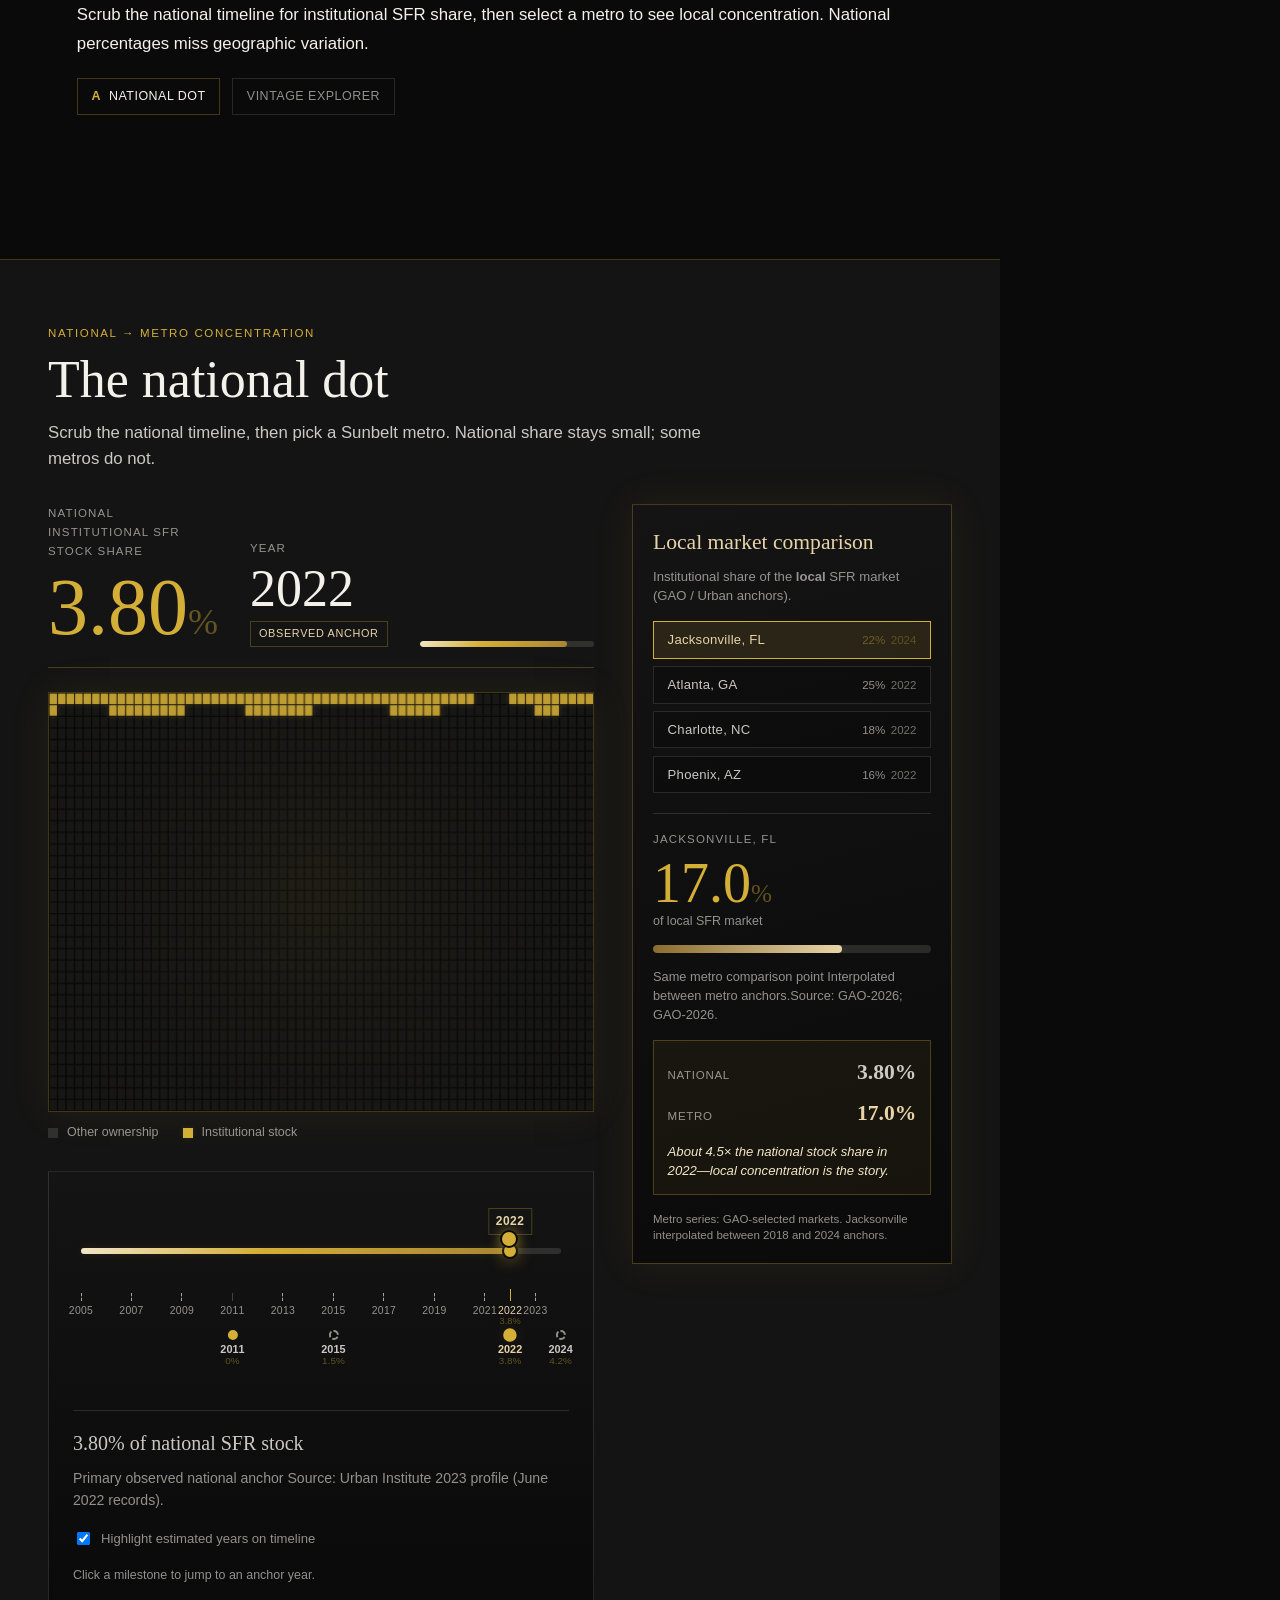
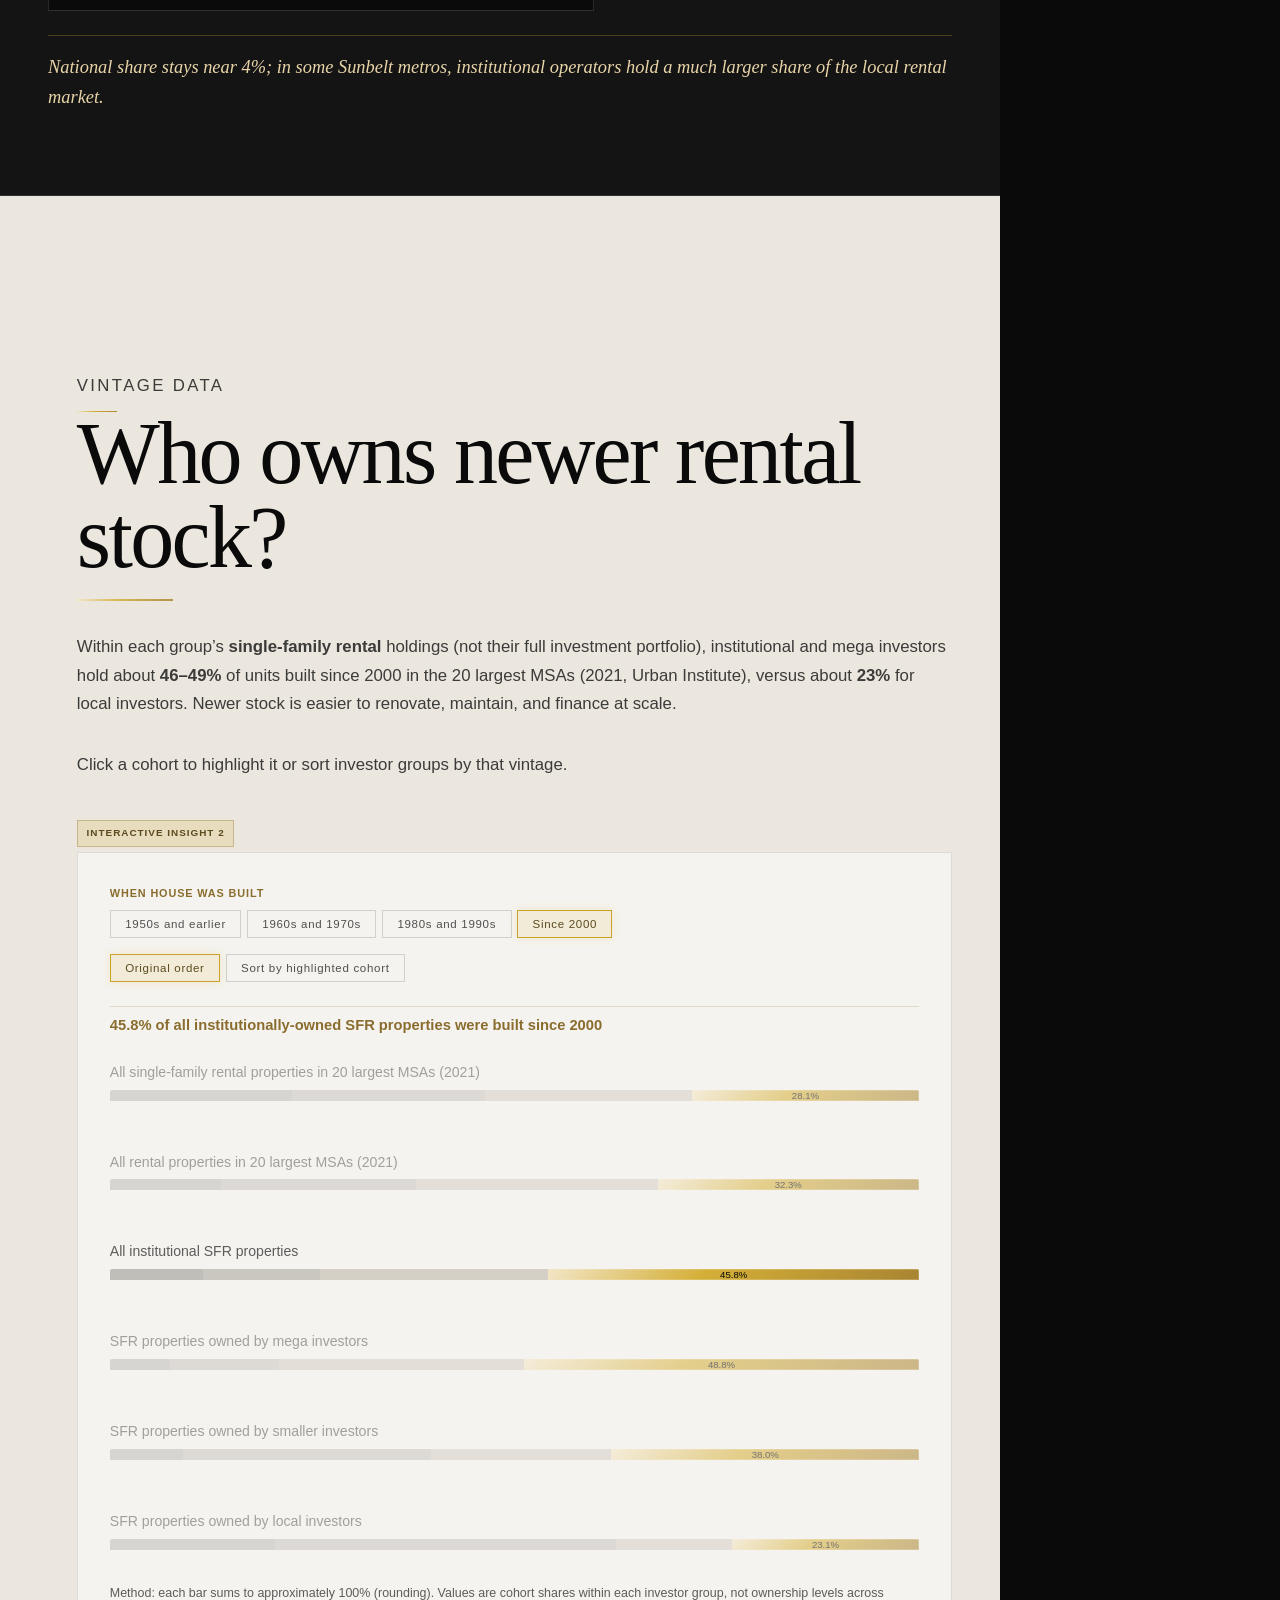
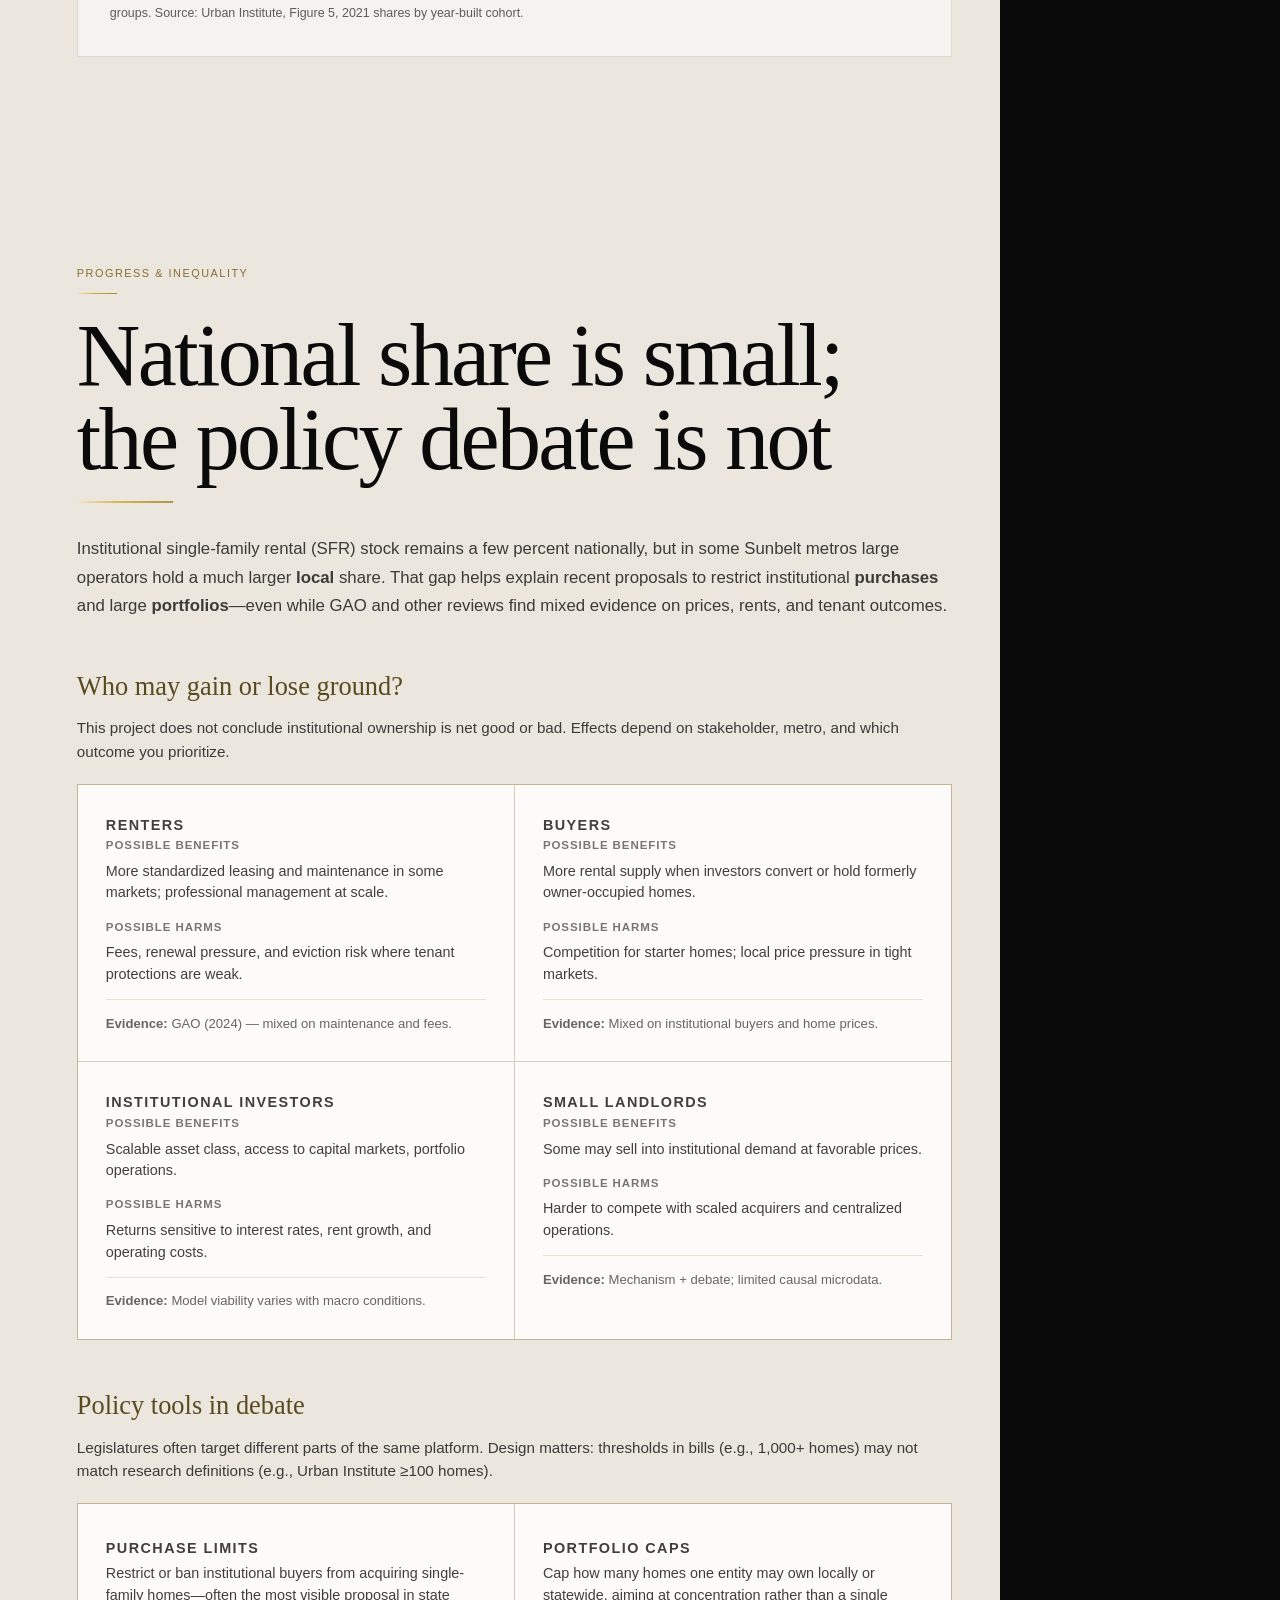
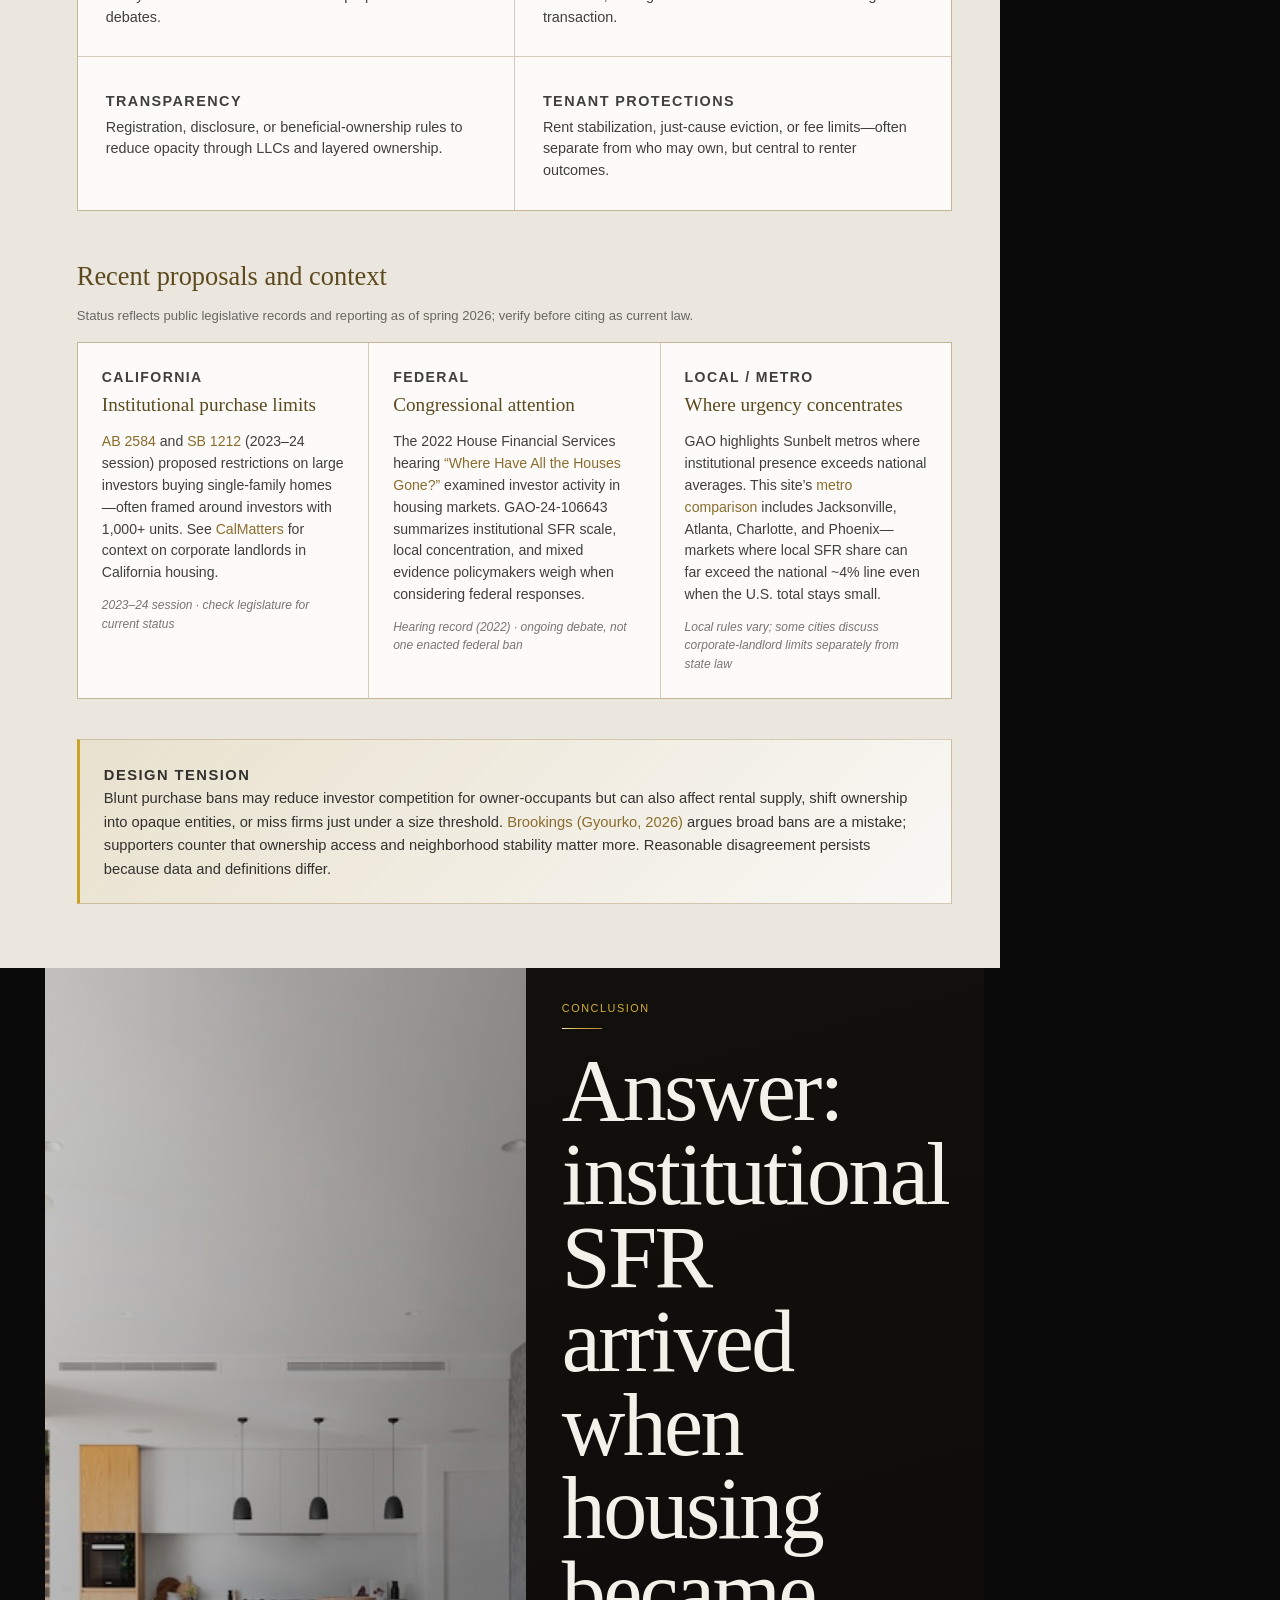
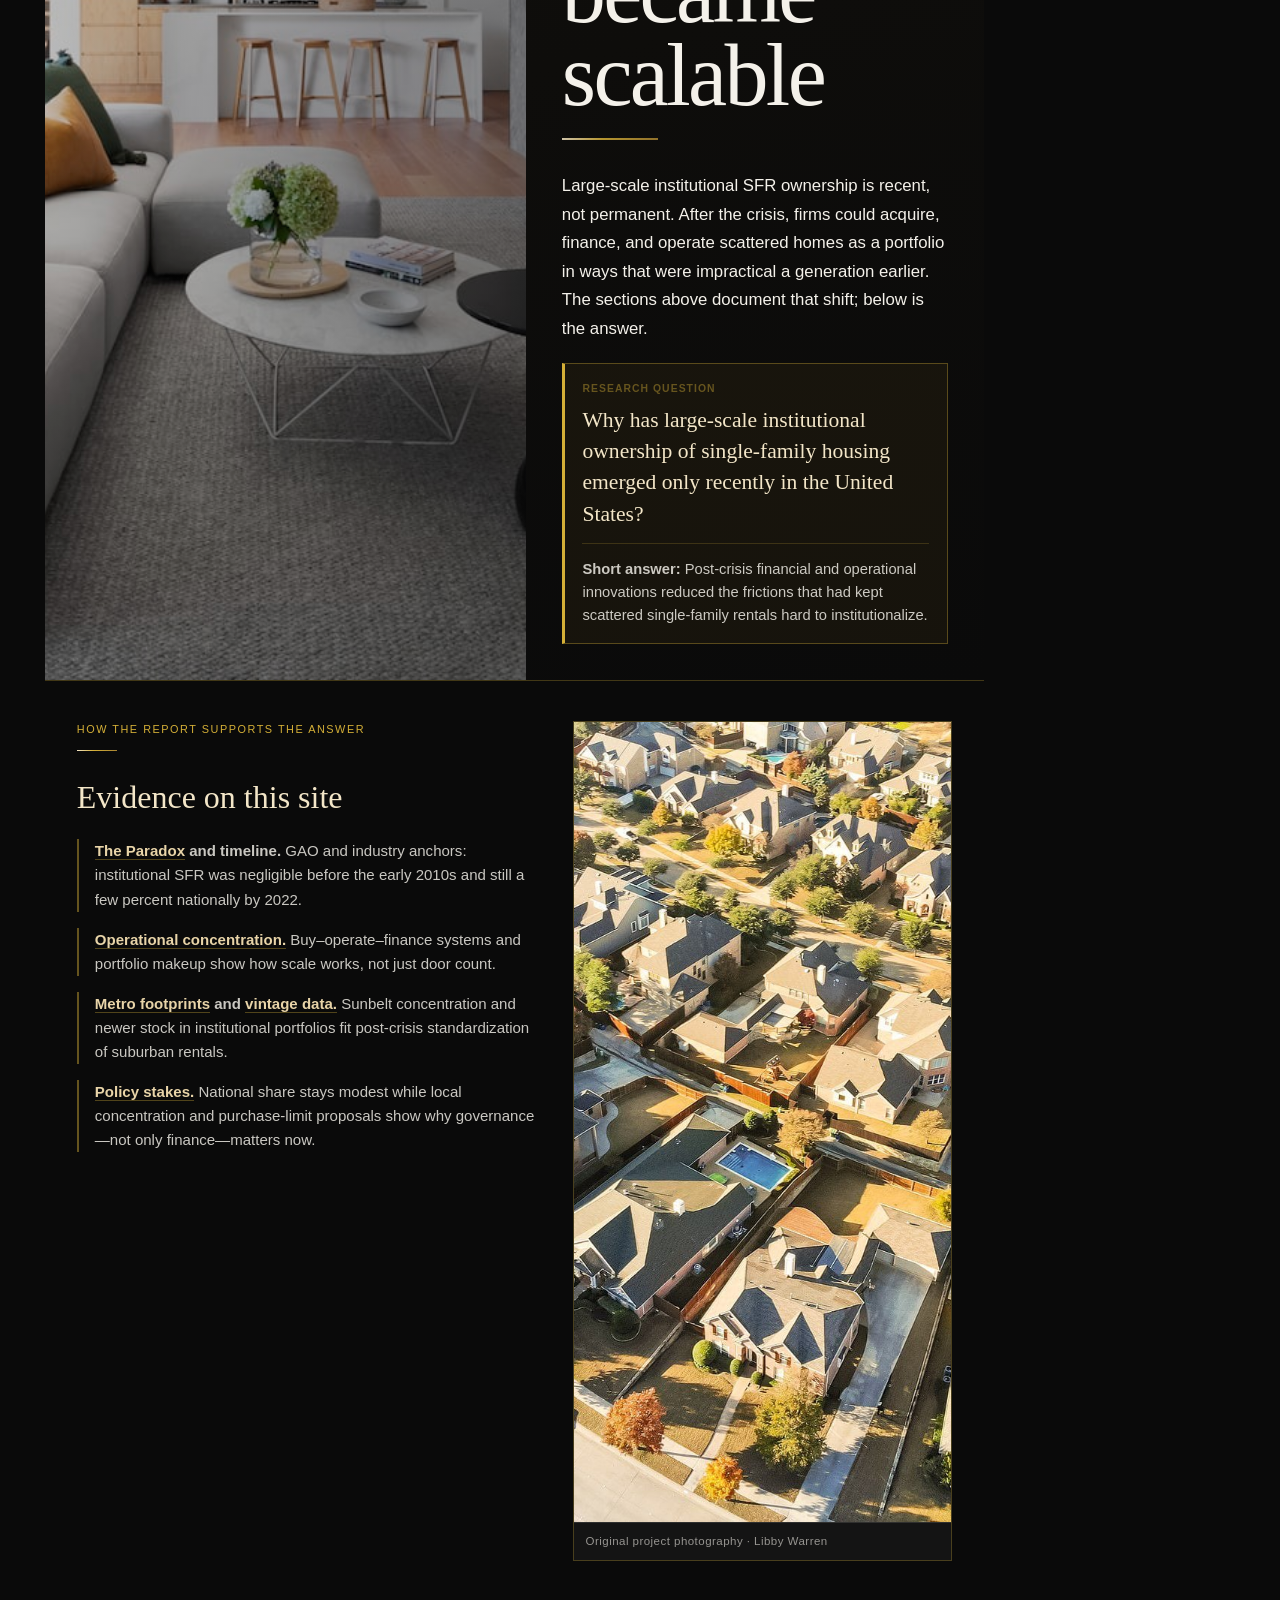
==== commit e2a39b59: "Add Policy stakes section with stakeholder and proposal cards New #policy block before conclusion: t" ====
--- a/index.html
+++ b/index.html
@@ -27,6 +27,7 @@
           <li><a href="#mission"><span>Your lens</span>History → operational insight</a></li>
           <li><a href="#platform"><span>Operational Concentration</span>How the platform scales</a></li>
           <li><a href="#interactives"><span>Metro Footprints</span>Where the urgency concentrates</a></li>
+          <li><a href="#policy"><span>Policy stakes</span>Limits, tradeoffs, definitions</a></li>
           <li><a href="#conclusion"><span>Conclusion</span>Answer to the research question</a></li>
           <li><a href="#sources"><span>Appendix</span>Sources &amp; methods</a></li>
         </ul>
@@ -42,6 +43,7 @@
           <li><a href="#mission">Your lens</a></li>
           <li><a href="#platform">Operational Concentration</a></li>
           <li><a href="#interactives">Metro Footprints</a></li>
+          <li><a href="#policy">Policy stakes</a></li>
           <li><a href="#conclusion">Conclusion</a></li>
           <li><a href="#sources">Sources</a></li>
         </ul>
@@ -59,7 +61,8 @@
           </h1>
           <p class="hero-lead">
             How institutional investors turned scattered single-family rentals into a scalable platform,
-            and why evidence on prices, rents, and tenants stays contested.
+            and why evidence on prices, rents, and tenants stays contested—and why proposals to
+            limit institutional buying are gaining attention.
           </p>
           <div class="research-question" id="question">
             <p class="eyebrow">Research question</p>
@@ -88,6 +91,7 @@
         <a href="#story">The Paradox</a>
         <a href="#platform">Operations</a>
         <a href="#interactives">Metro Footprints</a>
+        <a href="#policy">Policy</a>
         <a href="#conclusion">Conclusion</a>
       </nav>
 
@@ -125,8 +129,8 @@
             <img src="images/house-exterior.jpg" alt="Single-family home exterior" loading="lazy" />
             <h3>Why now</h3>
             <p>
-              High housing costs and state and federal policy proposals make institutional SFR a governance
-              issue, not only a finance story.
+              California purchase-limit bills and federal hearings treat institutional SFR as a governance
+              issue—not only a finance story. See <a href="#policy">Policy stakes</a>.
             </p>
           </article>
         </div>
@@ -145,7 +149,10 @@
           <article class="arc-step">
             <span class="arc-label">End</span>
             <h3>Policy under uncertainty</h3>
-            <p>Mixed evidence points to tradeoffs: bans, transparency, or targeted rules, not slogans.</p>
+            <p>
+              Mixed evidence points to tradeoffs: purchase limits, portfolio caps, transparency, or tenant
+              rules—not slogans. <a href="#policy">Policy stakes</a> maps who may gain or lose ground.
+            </p>
           </article>
         </div>
       </section>
@@ -266,7 +273,7 @@
 
         <div class="platform-tech" id="platform-tech" data-platform-tech aria-labelledby="platform-tech-heading">
           <p class="eyebrow">Enabling technology</p>
-          <h3 id="platform-tech-heading">What made acquisition and operation scalable</h3>
+          <h3 id="platform-tech-heading">Technologies that allowed for scale</h3>
           <p class="platform-tech-intro">
             Explore example tools by layer. Illustrative only, not an exhaustive list.
           </p>
@@ -631,6 +638,148 @@
         </div>
       </section>
 
+      <section id="policy" class="report-panel report-panel--light policy-section" aria-labelledby="policy-title">
+        <p class="eyebrow">Progress &amp; inequality</p>
+        <h2 id="policy-title" class="panel-title">National share is small; the policy debate is not</h2>
+        <p class="panel-intro">
+          Institutional single-family rental (SFR) stock remains a few percent nationally, but in some Sunbelt
+          metros large operators hold a much larger <strong>local</strong> share. That gap helps explain recent
+          proposals to restrict institutional <strong>purchases</strong> and large <strong>portfolios</strong>—even
+          while GAO and other reviews find mixed evidence on prices, rents, and tenant outcomes.
+        </p>
+
+        <h3 class="policy-subhead">Who may gain or lose ground?</h3>
+        <p class="policy-sublead">
+          This project does not conclude institutional ownership is net good or bad. Effects depend on
+          stakeholder, metro, and which outcome you prioritize.
+        </p>
+        <div class="policy-card-grid policy-card-grid--stakes" aria-label="Stakeholder tradeoffs">
+          <article class="policy-card">
+            <p class="policy-card__tag">Renters</p>
+            <h4>Possible benefits</h4>
+            <p>More standardized leasing and maintenance in some markets; professional management at scale.</p>
+            <h4>Possible harms</h4>
+            <p>Fees, renewal pressure, and eviction risk where tenant protections are weak.</p>
+            <p class="policy-card__evidence"><strong>Evidence:</strong> GAO (2024) — mixed on maintenance and fees.</p>
+          </article>
+          <article class="policy-card">
+            <p class="policy-card__tag">Buyers</p>
+            <h4>Possible benefits</h4>
+            <p>More rental supply when investors convert or hold formerly owner-occupied homes.</p>
+            <h4>Possible harms</h4>
+            <p>Competition for starter homes; local price pressure in tight markets.</p>
+            <p class="policy-card__evidence"><strong>Evidence:</strong> Mixed on institutional buyers and home prices.</p>
+          </article>
+          <article class="policy-card">
+            <p class="policy-card__tag">Institutional investors</p>
+            <h4>Possible benefits</h4>
+            <p>Scalable asset class, access to capital markets, portfolio operations.</p>
+            <h4>Possible harms</h4>
+            <p>Returns sensitive to interest rates, rent growth, and operating costs.</p>
+            <p class="policy-card__evidence"><strong>Evidence:</strong> Model viability varies with macro conditions.</p>
+          </article>
+          <article class="policy-card">
+            <p class="policy-card__tag">Small landlords</p>
+            <h4>Possible benefits</h4>
+            <p>Some may sell into institutional demand at favorable prices.</p>
+            <h4>Possible harms</h4>
+            <p>Harder to compete with scaled acquirers and centralized operations.</p>
+            <p class="policy-card__evidence"><strong>Evidence:</strong> Mechanism + debate; limited causal microdata.</p>
+          </article>
+        </div>
+
+        <h3 class="policy-subhead">Policy tools in debate</h3>
+        <p class="policy-sublead">
+          Legislatures often target different parts of the same platform. Design matters: thresholds in bills
+          (e.g., 1,000+ homes) may not match research definitions (e.g., Urban Institute ≥100 homes).
+        </p>
+        <div class="policy-card-grid policy-card-grid--tools" aria-label="Policy tool types">
+          <article class="policy-card policy-card--tool">
+            <p class="policy-card__tag">Purchase limits</p>
+            <p>
+              Restrict or ban institutional buyers from acquiring single-family homes—often the most visible
+              proposal in state debates.
+            </p>
+          </article>
+          <article class="policy-card policy-card--tool">
+            <p class="policy-card__tag">Portfolio caps</p>
+            <p>
+              Cap how many homes one entity may own locally or statewide, aiming at concentration rather than
+              a single transaction.
+            </p>
+          </article>
+          <article class="policy-card policy-card--tool">
+            <p class="policy-card__tag">Transparency</p>
+            <p>
+              Registration, disclosure, or beneficial-ownership rules to reduce opacity through LLCs and
+              layered ownership.
+            </p>
+          </article>
+          <article class="policy-card policy-card--tool">
+            <p class="policy-card__tag">Tenant protections</p>
+            <p>
+              Rent stabilization, just-cause eviction, or fee limits—often separate from who may own, but
+              central to renter outcomes.
+            </p>
+          </article>
+        </div>
+
+        <h3 class="policy-subhead">Recent proposals and context</h3>
+        <p class="policy-sublead policy-sublead--note">
+          Status reflects public legislative records and reporting as of spring 2026; verify before citing as
+          current law.
+        </p>
+        <div class="policy-proposals" aria-label="Policy examples by level">
+          <article class="policy-proposal">
+            <p class="policy-proposal__level">California</p>
+            <h4>Institutional purchase limits</h4>
+            <p>
+              <a href="https://leginfo.legislature.ca.gov/faces/billNavClient.xhtml?bill_id=202320240AB2584" target="_blank" rel="noopener noreferrer">AB 2584</a>
+              and
+              <a href="https://leginfo.legislature.ca.gov/faces/billNavClient.xhtml?bill_id=202320240SB1212" target="_blank" rel="noopener noreferrer">SB 1212</a>
+              (2023–24 session) proposed restrictions on large investors buying single-family homes—often framed
+              around investors with 1,000+ units. See
+              <a href="https://calmatters.org/housing/2024/02/corporate-landlords-california/" target="_blank" rel="noopener noreferrer">CalMatters</a>
+              for context on corporate landlords in California housing.
+            </p>
+            <p class="policy-proposal__status">2023–24 session · check legislature for current status</p>
+          </article>
+          <article class="policy-proposal">
+            <p class="policy-proposal__level">Federal</p>
+            <h4>Congressional attention</h4>
+            <p>
+              The 2022 House Financial Services hearing
+              <a href="https://www.govinfo.gov/content/pkg/CHRG-117hhrg47123/html/CHRG-117hhrg47123.htm" target="_blank" rel="noopener noreferrer">“Where Have All the Houses Gone?”</a>
+              examined investor activity in housing markets. GAO-24-106643 summarizes institutional SFR scale,
+              local concentration, and mixed evidence policymakers weigh when considering federal responses.
+            </p>
+            <p class="policy-proposal__status">Hearing record (2022) · ongoing debate, not one enacted federal ban</p>
+          </article>
+          <article class="policy-proposal">
+            <p class="policy-proposal__level">Local / metro</p>
+            <h4>Where urgency concentrates</h4>
+            <p>
+              GAO highlights Sunbelt metros where institutional presence exceeds national averages. This site’s
+              <a href="#lab-national-dot">metro comparison</a> includes Jacksonville, Atlanta, Charlotte, and
+              Phoenix—markets where local SFR share can far exceed the national ~4% line even when the U.S. total
+              stays small.
+            </p>
+            <p class="policy-proposal__status">Local rules vary; some cities discuss corporate-landlord limits separately from state law</p>
+          </article>
+        </div>
+
+        <aside class="policy-callout" aria-label="Policy design tradeoff">
+          <p class="policy-callout__eyebrow">Design tension</p>
+          <p>
+            Blunt purchase bans may reduce investor competition for owner-occupants but can also affect rental
+            supply, shift ownership into opaque entities, or miss firms just under a size threshold.
+            <a href="https://www.brookings.edu/articles/banning-institutional-investors-from-buying-single-family-homes-would-be-a-mistake/" target="_blank" rel="noopener noreferrer">Brookings (Gyourko, 2026)</a>
+            argues broad bans are a mistake; supporters counter that ownership access and neighborhood stability
+            matter more. Reasonable disagreement persists because data and definitions differ.
+          </p>
+        </aside>
+      </section>
+
       <section id="conclusion" class="report-panel conclusion-section" aria-labelledby="conclusion-title">
         <header class="conclusion-mast">
           <figure class="conclusion-mast__photo">
@@ -684,6 +833,10 @@
                 Sunbelt concentration and newer stock in institutional portfolios fit post-crisis
                 standardization of suburban rentals.
               </li>
+              <li>
+                <strong><a href="#policy">Policy stakes.</a></strong> National share stays modest while local
+                concentration and purchase-limit proposals show why governance—not only finance—matters now.
+              </li>
             </ul>
           </div>
           <figure class="conclusion-contribution__photo">
@@ -751,9 +904,10 @@
             </li>
           </ol>
           <p class="conclusion-forward">
-            <strong>Looking forward:</strong> The model depends on rates, rent growth, and operating costs. Policy
-            must weigh definitions, metro concentration, and tradeoffs between rental supply and owner-occupant
-            access.
+            <strong>Looking forward:</strong> The model depends on rates, rent growth, and operating costs.
+            <a href="#policy">Policy responses</a> must weigh definitions, metro concentration, and tradeoffs
+            between rental supply and owner-occupant access—without treating institutional ownership as simply
+            good or bad.
           </p>
         </div>
 
@@ -800,6 +954,18 @@
             <a href="#platform-tech">Enabling technology</a> (acquisition and operation layers) are illustrative
             links for reader orientation, not vendor endorsements. Mechanism claims rely primarily on GAO and
             Urban Institute sources.
+          </li>
+          <li>
+            <strong>Policy section:</strong> Legislative status for California bills and federal actions is
+            summarized as of spring 2026 from public records and secondary reporting—not legal advice.
+          </li>
+        </ul>
+
+        <h3>Policy and legislative sources</h3>
+        <ul class="bibliography bibliography--compact">
+          <li>
+            <a href="#policy">Policy stakes</a> on this site — stakeholder tradeoffs and proposal context; primary
+            citations in bibliography below (GAO, CalMatters, California Legislature, Brookings, House hearing).
           </li>
         </ul>
 
--- a/styles.css
+++ b/styles.css
@@ -2147,6 +2147,178 @@
   color: var(--text-soft);
 }
 
+/* —— Policy stakes —— */
+.policy-section {
+  padding-top: clamp(2.5rem, 6vw, 4rem);
+  padding-bottom: clamp(2.5rem, 6vw, 4rem);
+}
+
+.policy-subhead {
+  margin: 2.75rem 0 0.5rem;
+  font-family: var(--font-display);
+  font-size: clamp(1.35rem, 2.5vw, 1.65rem);
+  font-weight: 400;
+  color: var(--gold-deep);
+}
+
+.policy-sublead {
+  margin: 0 0 1.25rem;
+  max-width: var(--content-flow);
+  color: rgba(10, 10, 10, 0.78);
+  font-size: 0.95rem;
+  line-height: 1.55;
+}
+
+.policy-sublead--note {
+  font-size: 0.82rem;
+  color: rgba(10, 10, 10, 0.58);
+  margin-bottom: 1rem;
+}
+
+.policy-card-grid {
+  display: grid;
+  gap: 1px;
+  background: rgba(138, 109, 46, 0.22);
+  border: 1px solid rgba(138, 109, 46, 0.25);
+}
+
+.policy-card-grid--stakes {
+  grid-template-columns: repeat(2, 1fr);
+}
+
+.policy-card-grid--tools {
+  grid-template-columns: repeat(2, 1fr);
+}
+
+.policy-card {
+  padding: clamp(1.25rem, 2.5vw, 1.75rem);
+  background: rgba(255, 255, 255, 0.92);
+  border-top: 2px solid transparent;
+  transition: border-color 0.35s var(--ease), box-shadow 0.35s var(--ease);
+}
+
+.policy-card:hover {
+  border-top-color: var(--gold-rich);
+  box-shadow: inset 0 1px 0 rgba(212, 175, 55, 0.2);
+}
+
+.policy-card__tag {
+  margin: 0 0 0.65rem;
+  font-size: 0.68rem;
+  font-weight: 600;
+  letter-spacing: 0.1em;
+  text-transform: uppercase;
+  color: var(--gold-dark);
+}
+
+.policy-card h4 {
+  margin: 0.85rem 0 0.35rem;
+  font-size: 0.72rem;
+  font-weight: 600;
+  letter-spacing: 0.08em;
+  text-transform: uppercase;
+  color: rgba(10, 10, 10, 0.55);
+}
+
+.policy-card h4:first-of-type {
+  margin-top: 0;
+}
+
+.policy-card p {
+  margin: 0;
+  font-size: 0.9rem;
+  line-height: 1.5;
+  color: rgba(10, 10, 10, 0.78);
+}
+
+.policy-card--tool p {
+  margin-top: 0.25rem;
+}
+
+.policy-card__evidence {
+  margin-top: 0.85rem !important;
+  padding-top: 0.85rem;
+  border-top: 1px solid rgba(138, 109, 46, 0.18);
+  font-size: 0.82rem !important;
+  color: rgba(10, 10, 10, 0.62) !important;
+}
+
+.policy-card a,
+.policy-proposal a,
+.policy-callout a {
+  color: var(--gold-dark);
+  text-decoration-thickness: 1px;
+  text-underline-offset: 0.15em;
+}
+
+.policy-proposals {
+  display: grid;
+  grid-template-columns: repeat(3, 1fr);
+  gap: 1px;
+  background: rgba(138, 109, 46, 0.22);
+  border: 1px solid rgba(138, 109, 46, 0.25);
+}
+
+.policy-proposal {
+  padding: clamp(1.25rem, 2.5vw, 1.5rem);
+  background: rgba(255, 255, 255, 0.92);
+}
+
+.policy-proposal__level {
+  margin: 0 0 0.35rem;
+  font-size: 0.68rem;
+  font-weight: 600;
+  letter-spacing: 0.1em;
+  text-transform: uppercase;
+  color: var(--gold-dark);
+}
+
+.policy-proposal h4 {
+  margin: 0 0 0.65rem;
+  font-family: var(--font-display);
+  font-size: 1.2rem;
+  font-weight: 400;
+  color: var(--gold-deep);
+}
+
+.policy-proposal p {
+  margin: 0;
+  font-size: 0.88rem;
+  line-height: 1.55;
+  color: rgba(10, 10, 10, 0.78);
+}
+
+.policy-proposal__status {
+  margin-top: 0.75rem !important;
+  font-size: 0.75rem !important;
+  color: rgba(10, 10, 10, 0.55) !important;
+  font-style: italic;
+}
+
+.policy-callout {
+  margin-top: 2.5rem;
+  padding: 1.5rem 1.5rem 1.35rem;
+  border: 1px solid rgba(138, 109, 46, 0.3);
+  border-left: 3px solid var(--gold-rich);
+  background: linear-gradient(135deg, rgba(212, 175, 55, 0.1), rgba(255, 255, 255, 0.7));
+}
+
+.policy-callout__eyebrow {
+  margin: 0 0 0.5rem;
+  font-size: 0.68rem;
+  font-weight: 600;
+  letter-spacing: 0.1em;
+  text-transform: uppercase;
+  color: var(--gold-dark);
+}
+
+.policy-callout p {
+  margin: 0;
+  font-size: 0.92rem;
+  line-height: 1.6;
+  color: rgba(10, 10, 10, 0.82);
+}
+
 .contribution-box {
   margin: 2rem 0 0;
   padding: 1.5rem;
@@ -2838,7 +3010,10 @@
   .story-grid,
   .feature-strip,
   .platform-grid,
-  .takeaway-grid {
+  .takeaway-grid,
+  .policy-card-grid--stakes,
+  .policy-card-grid--tools,
+  .policy-proposals {
     grid-template-columns: 1fr;
   }
 
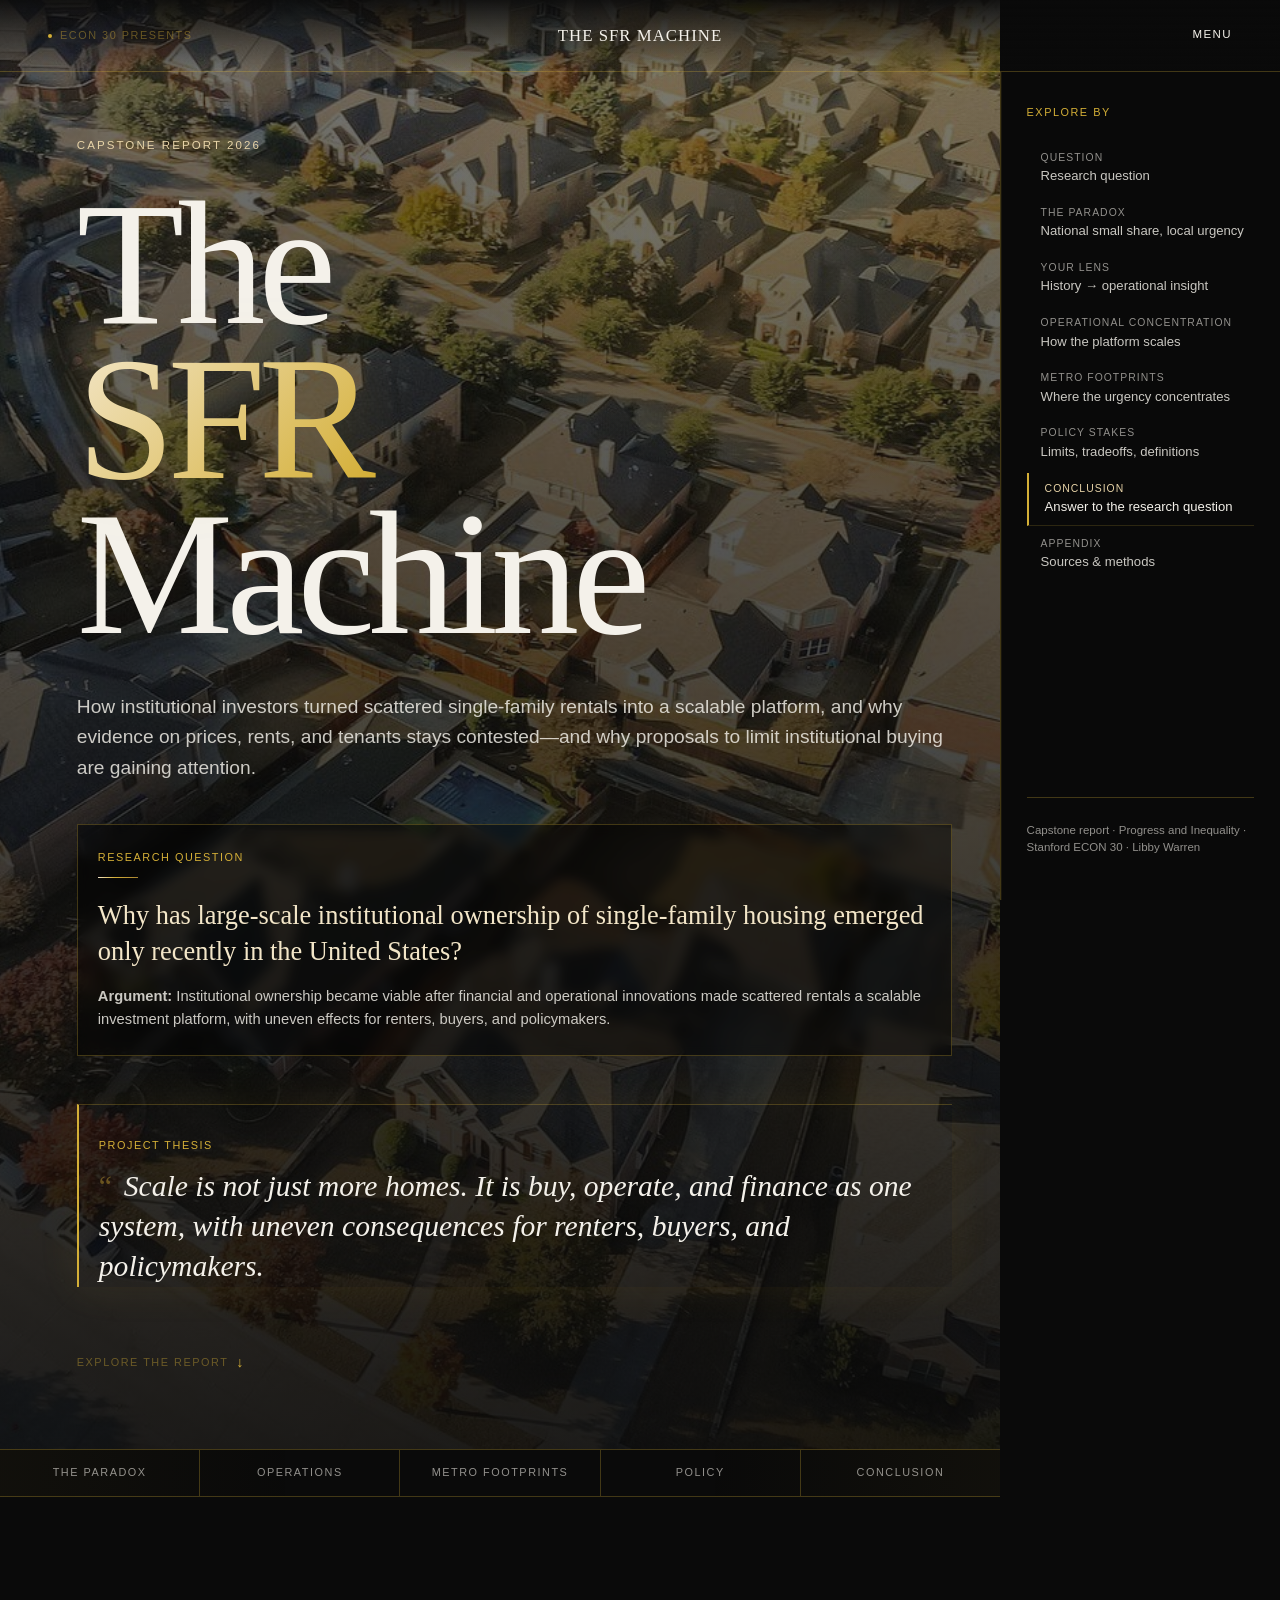
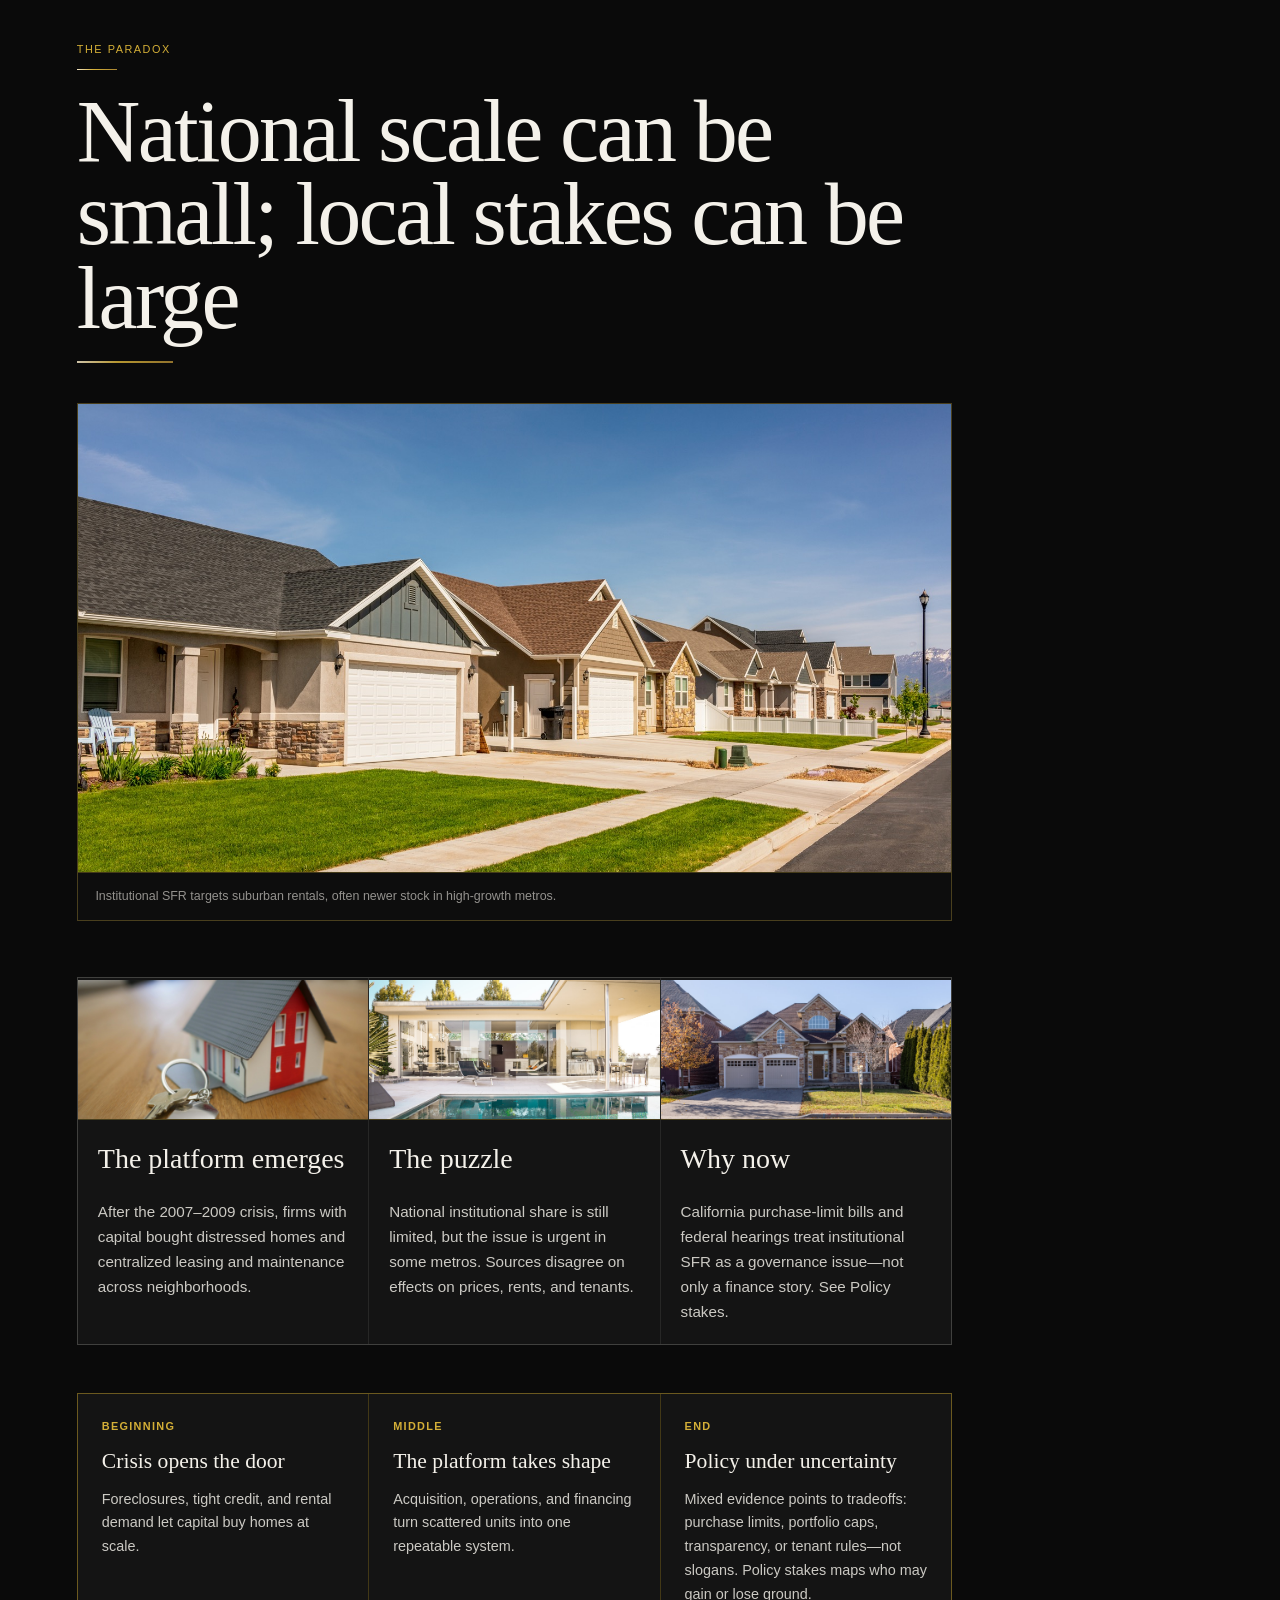
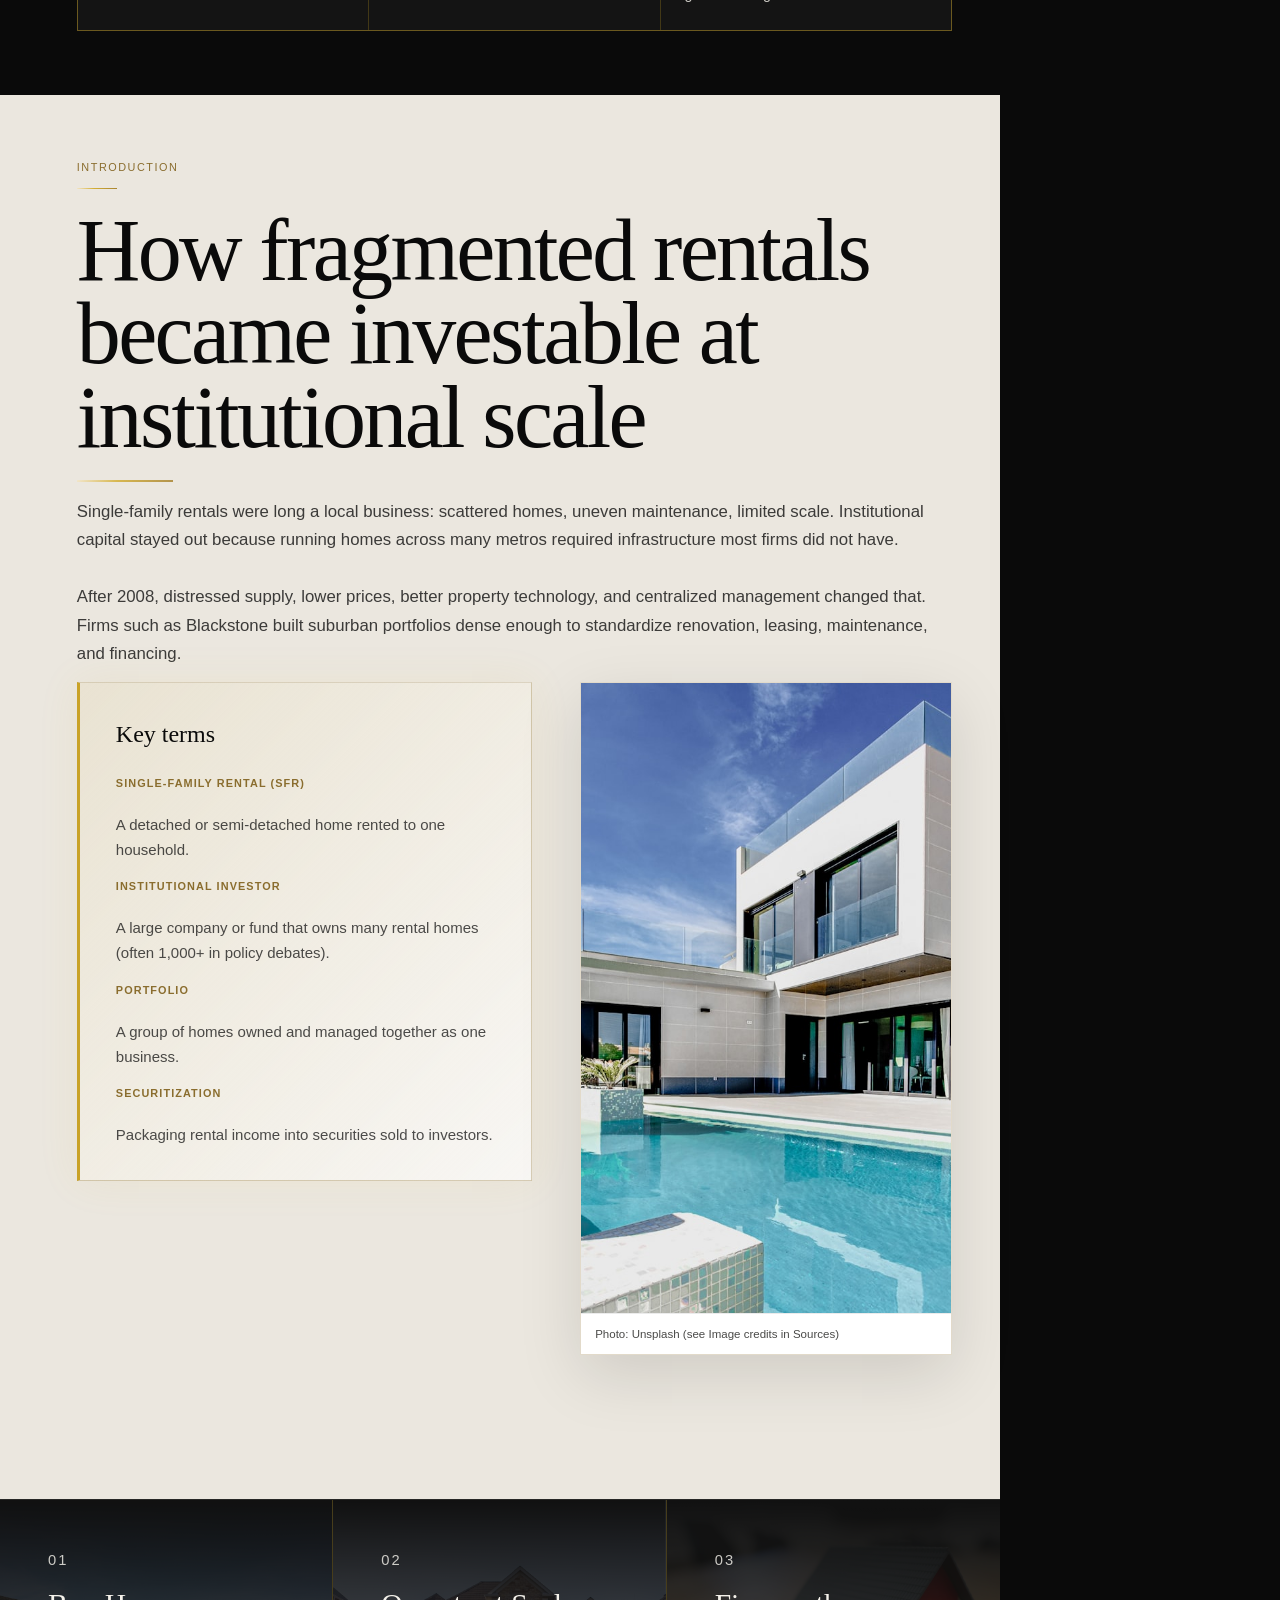
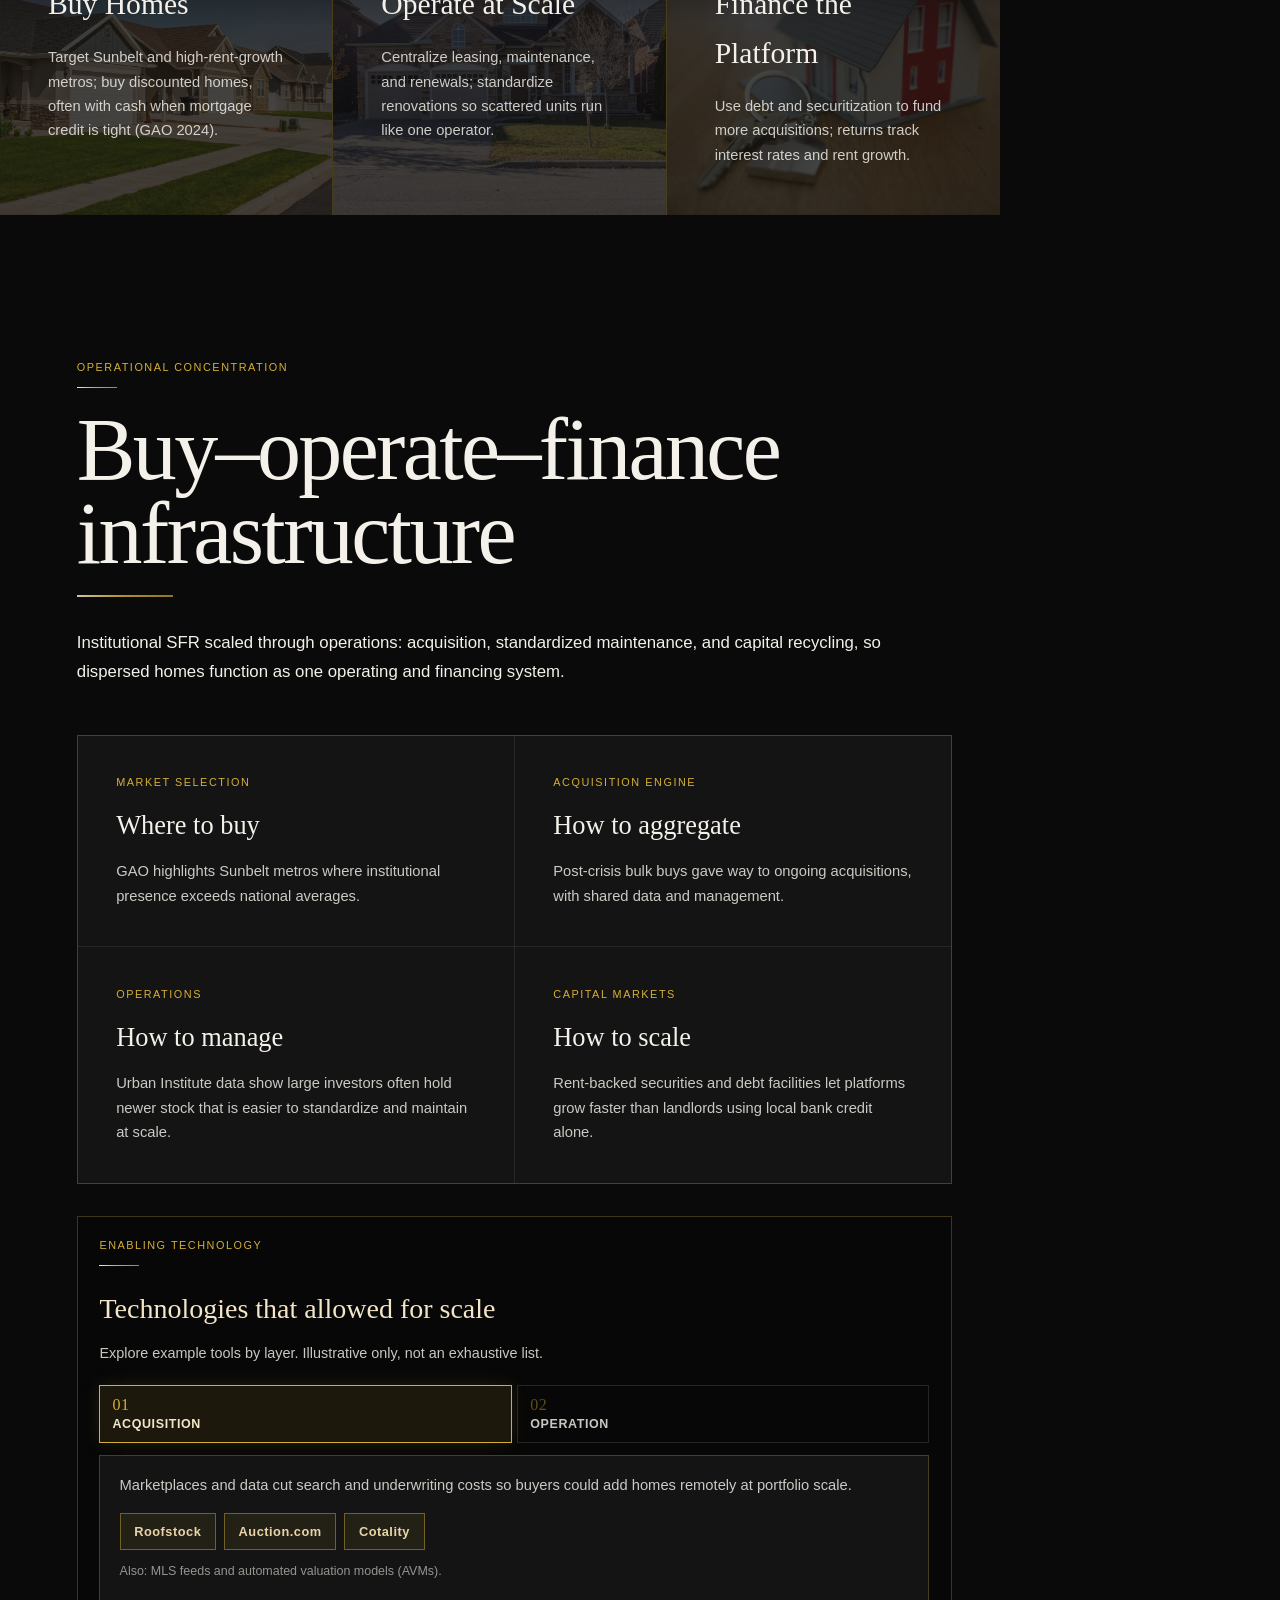
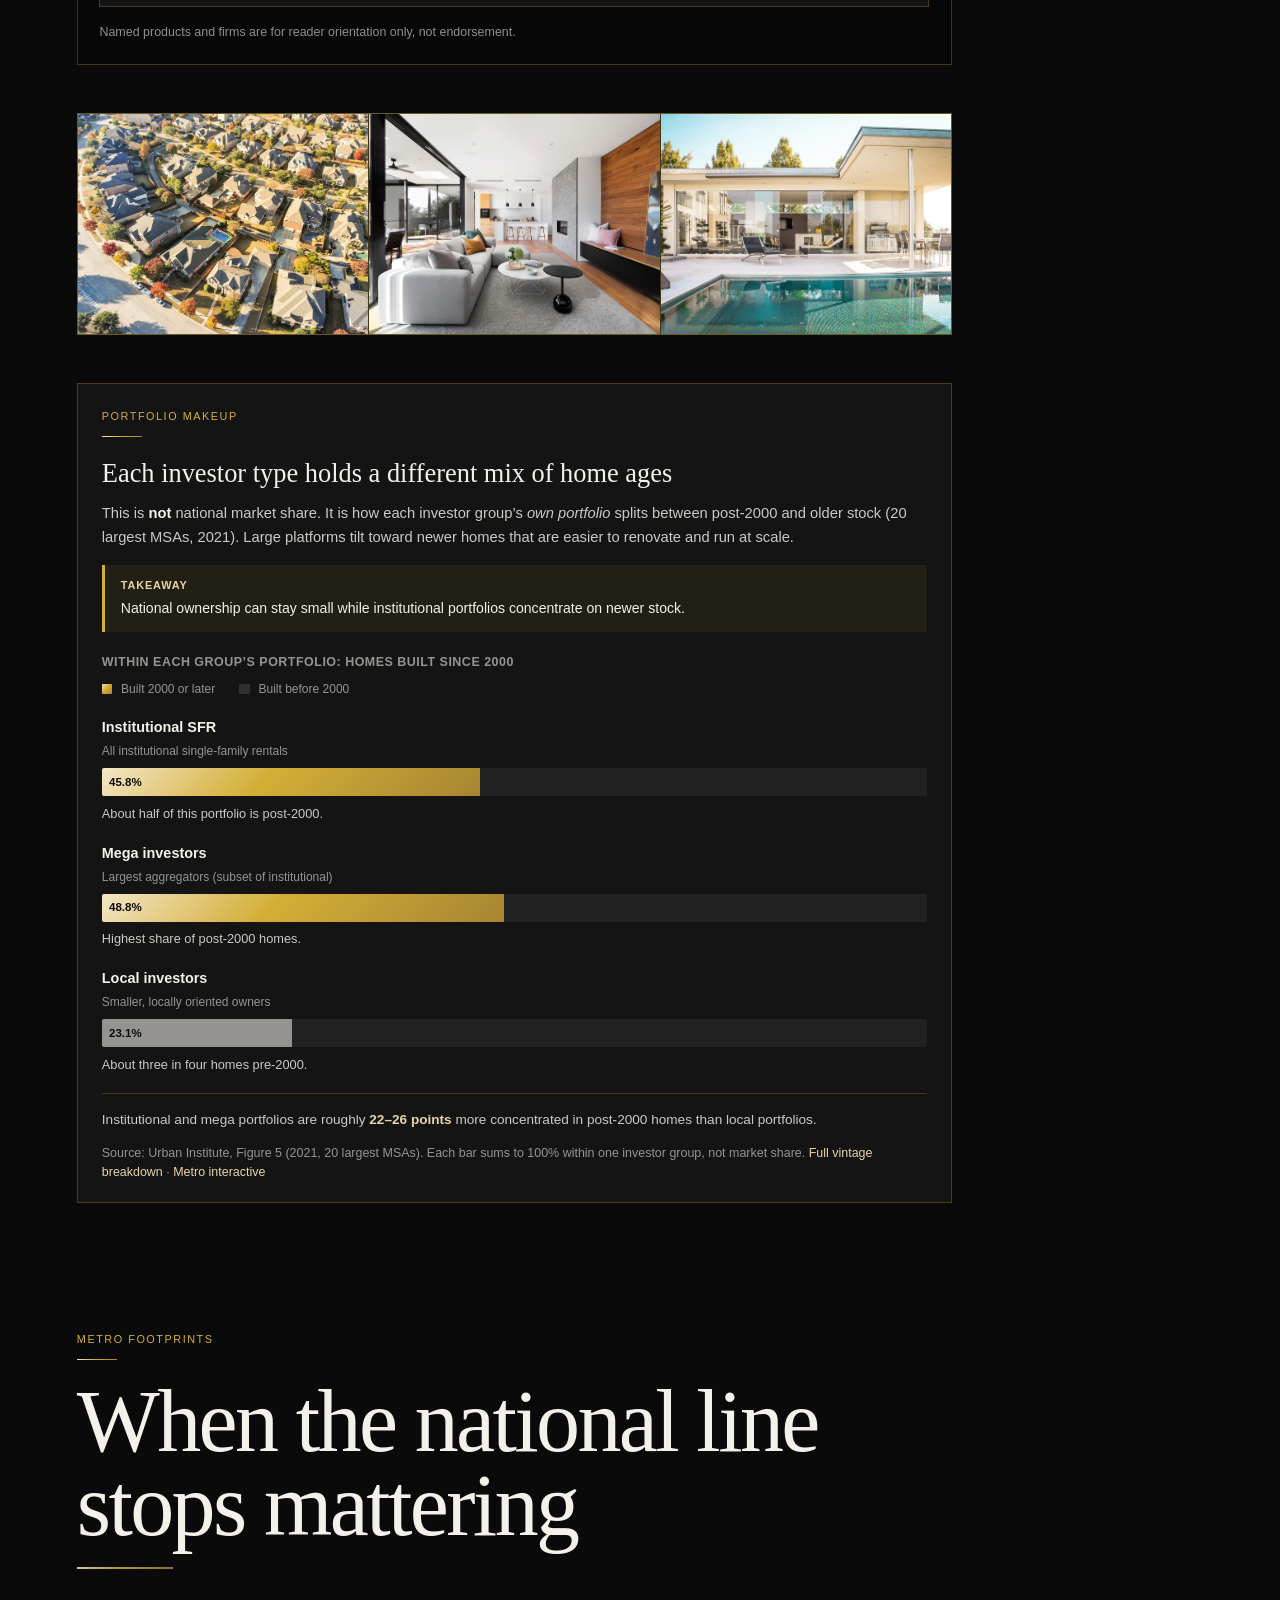
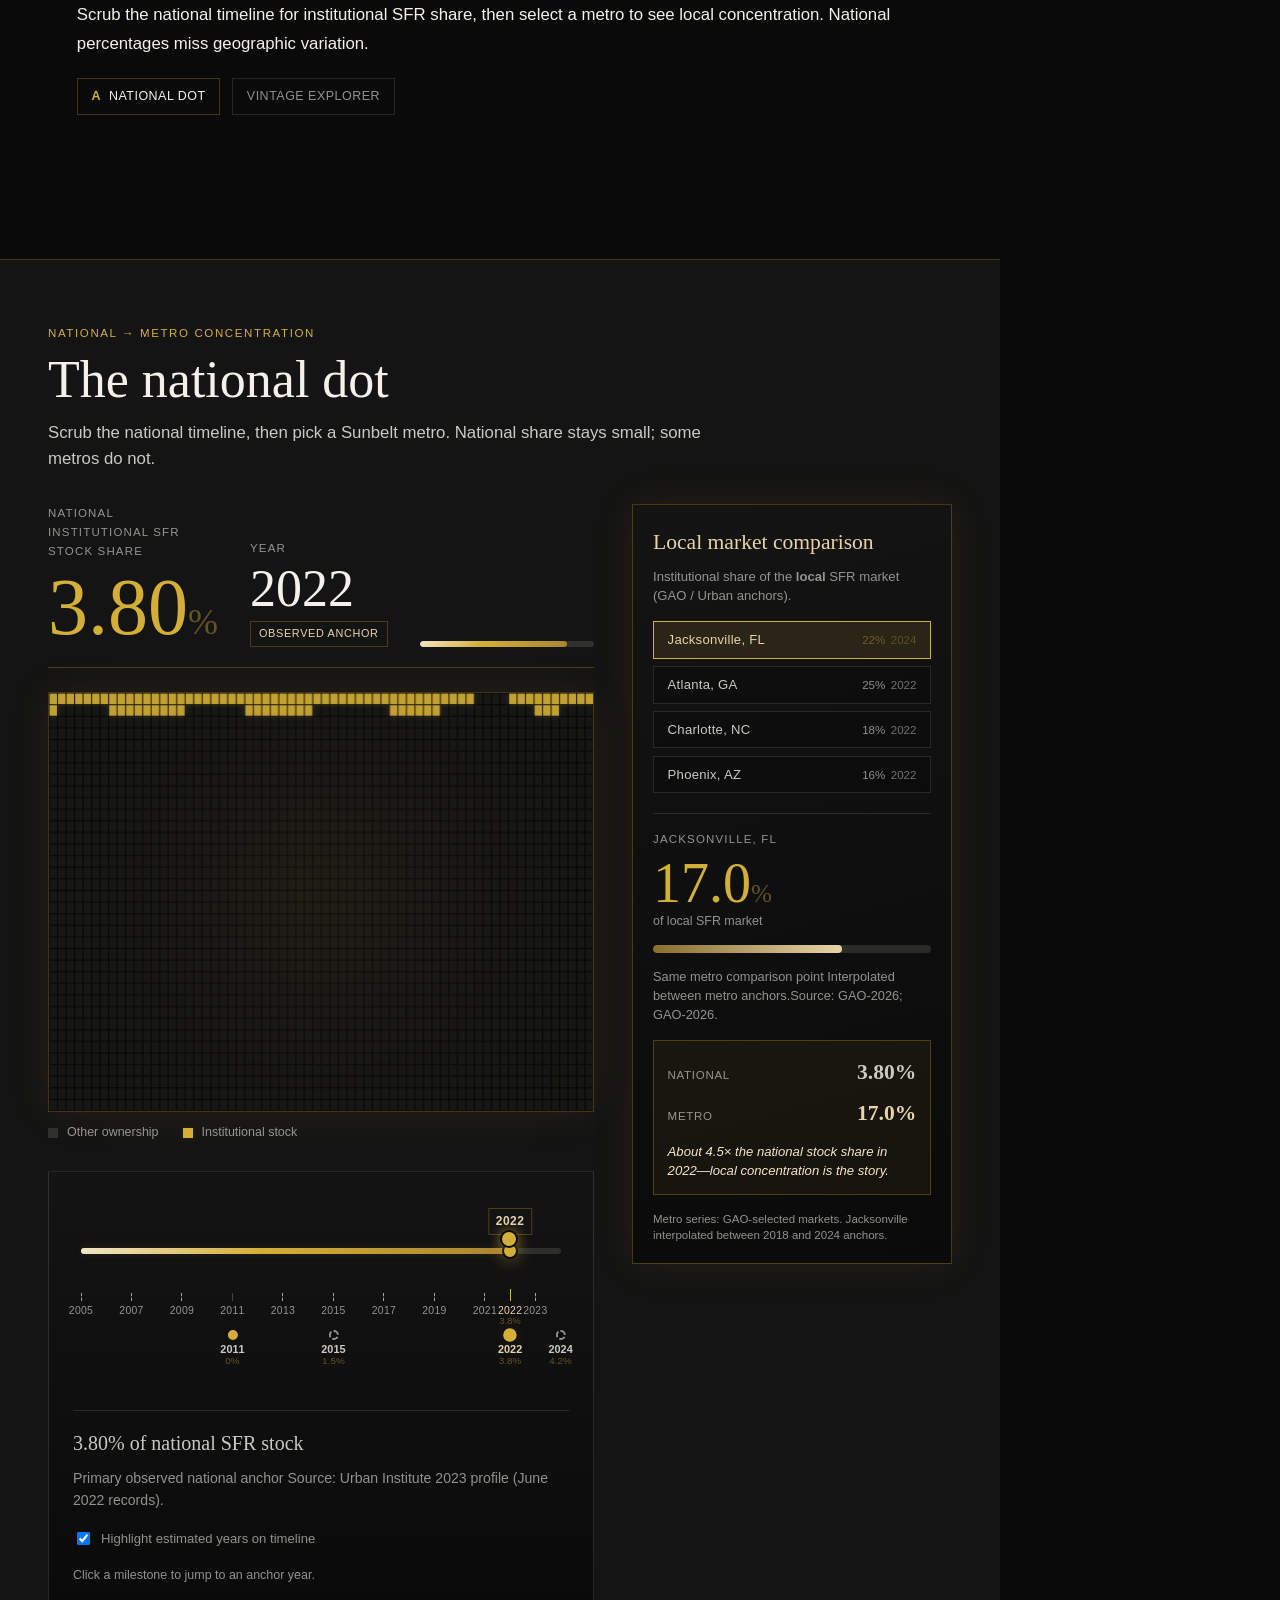
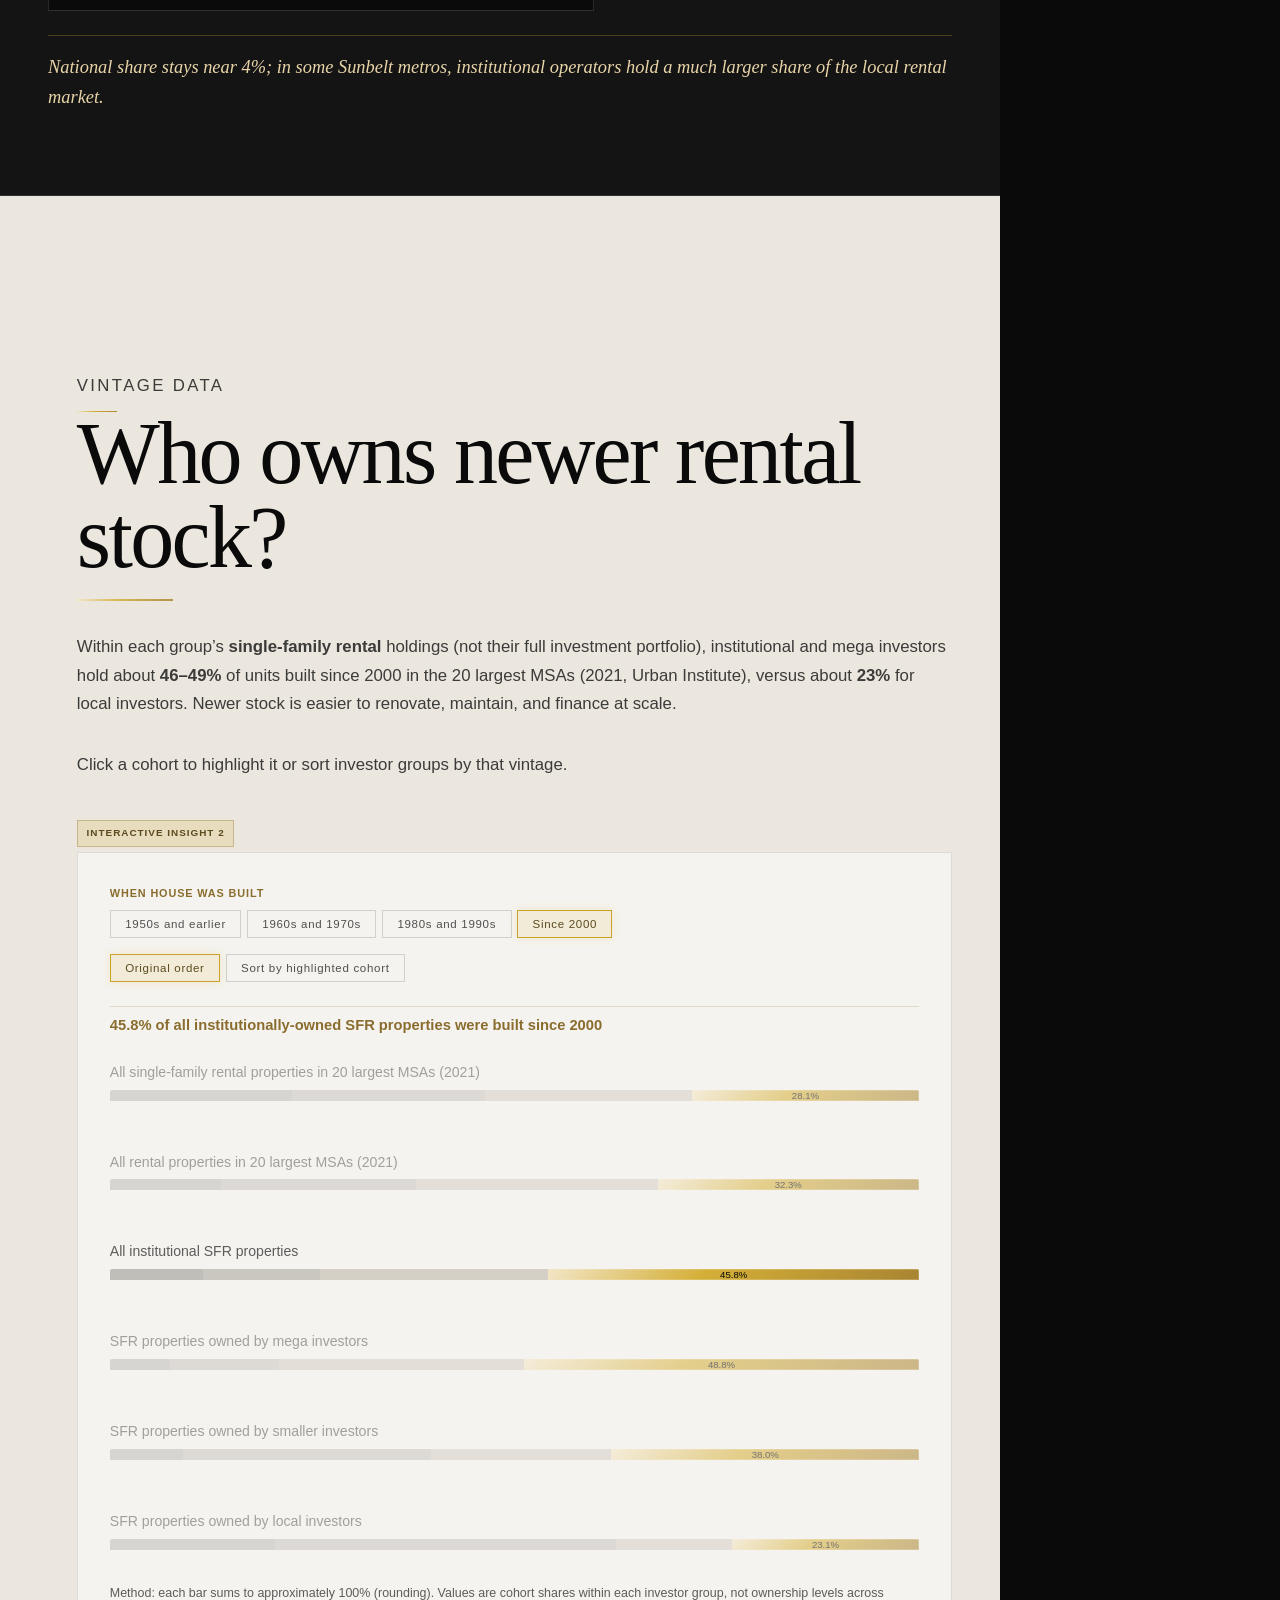
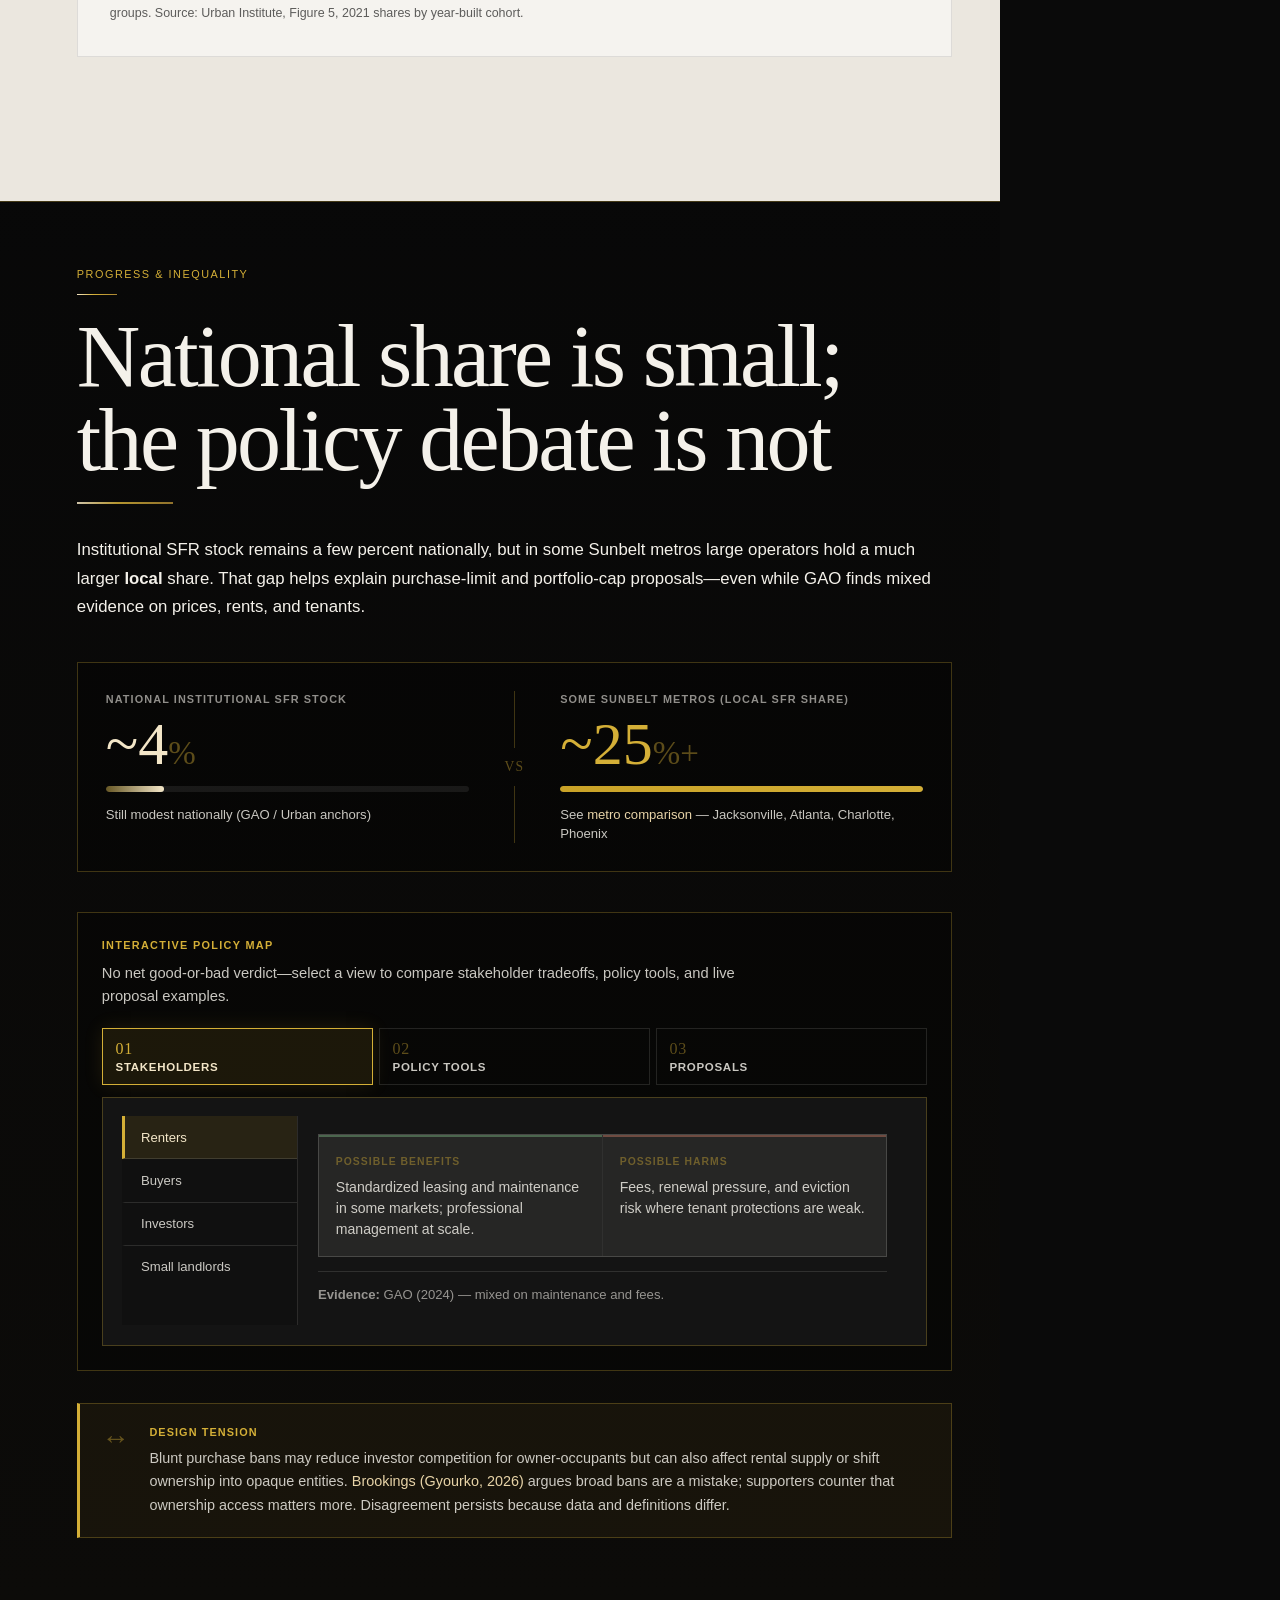
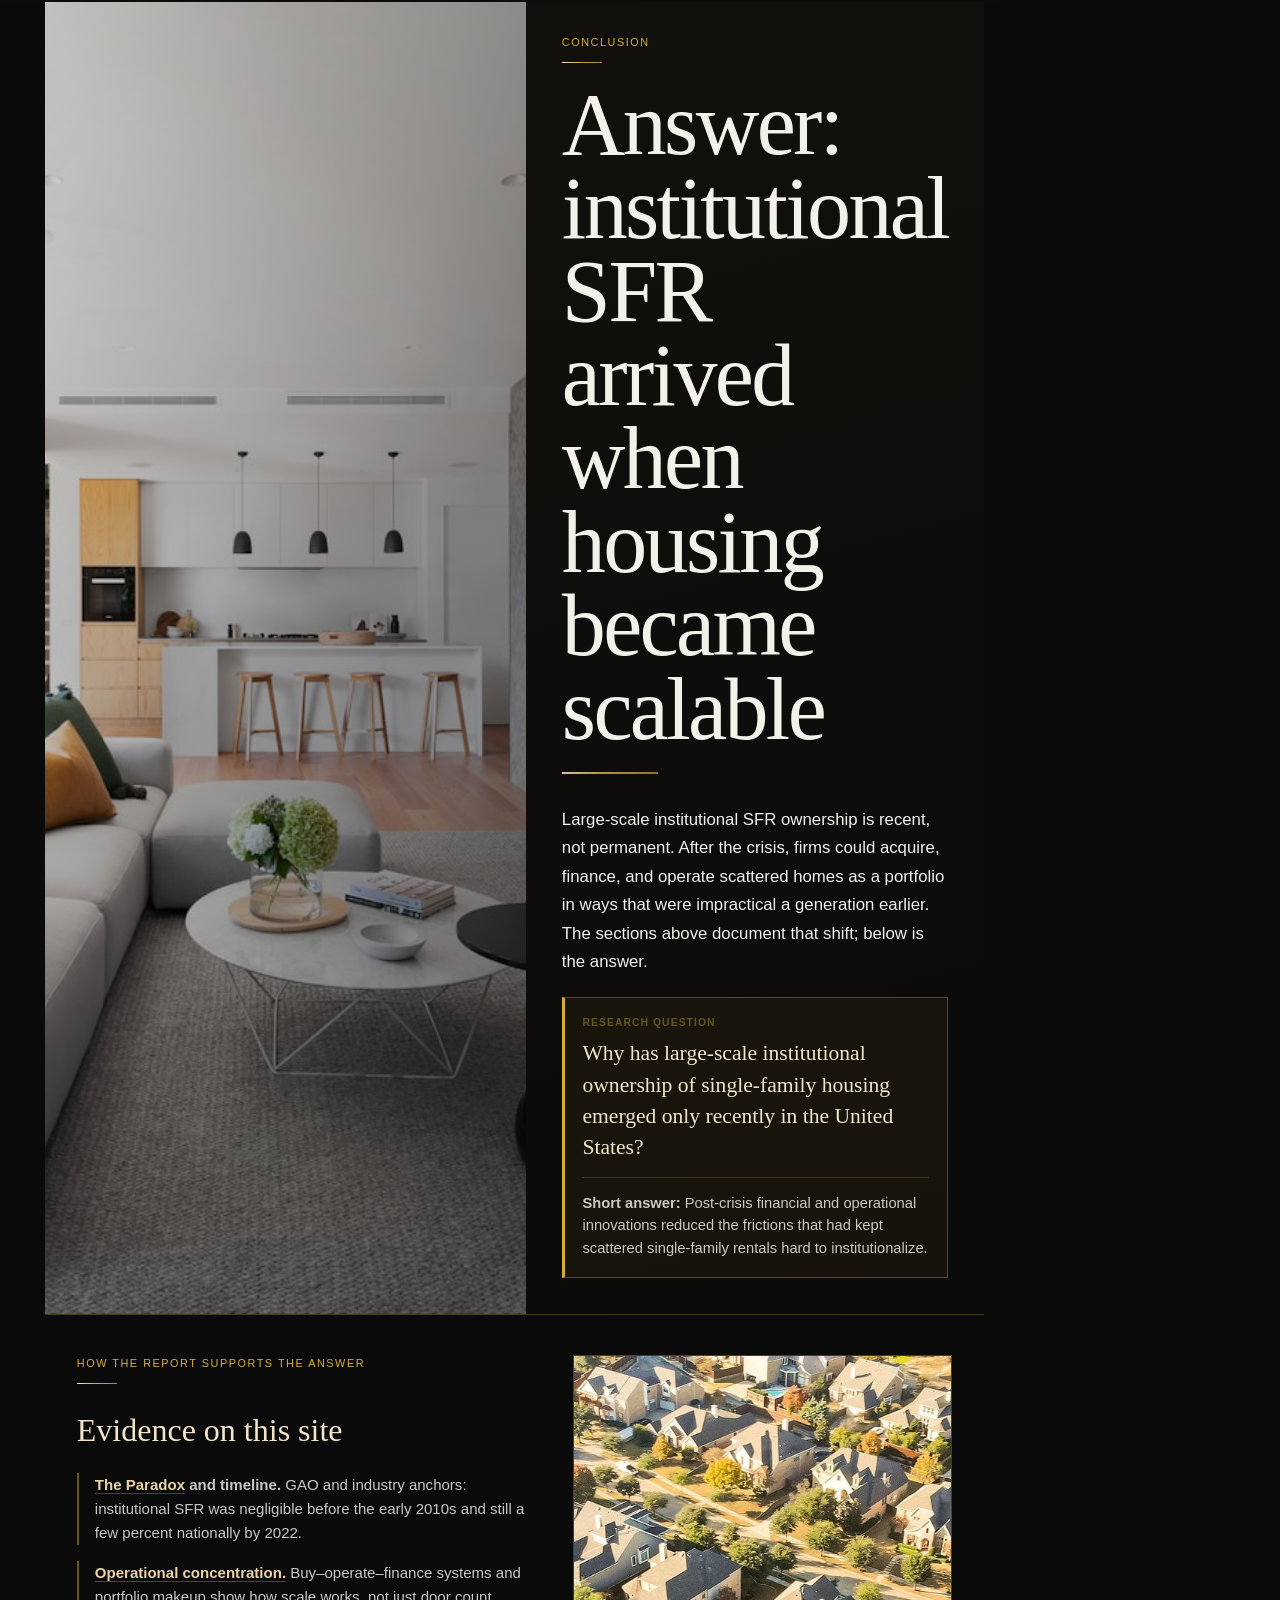
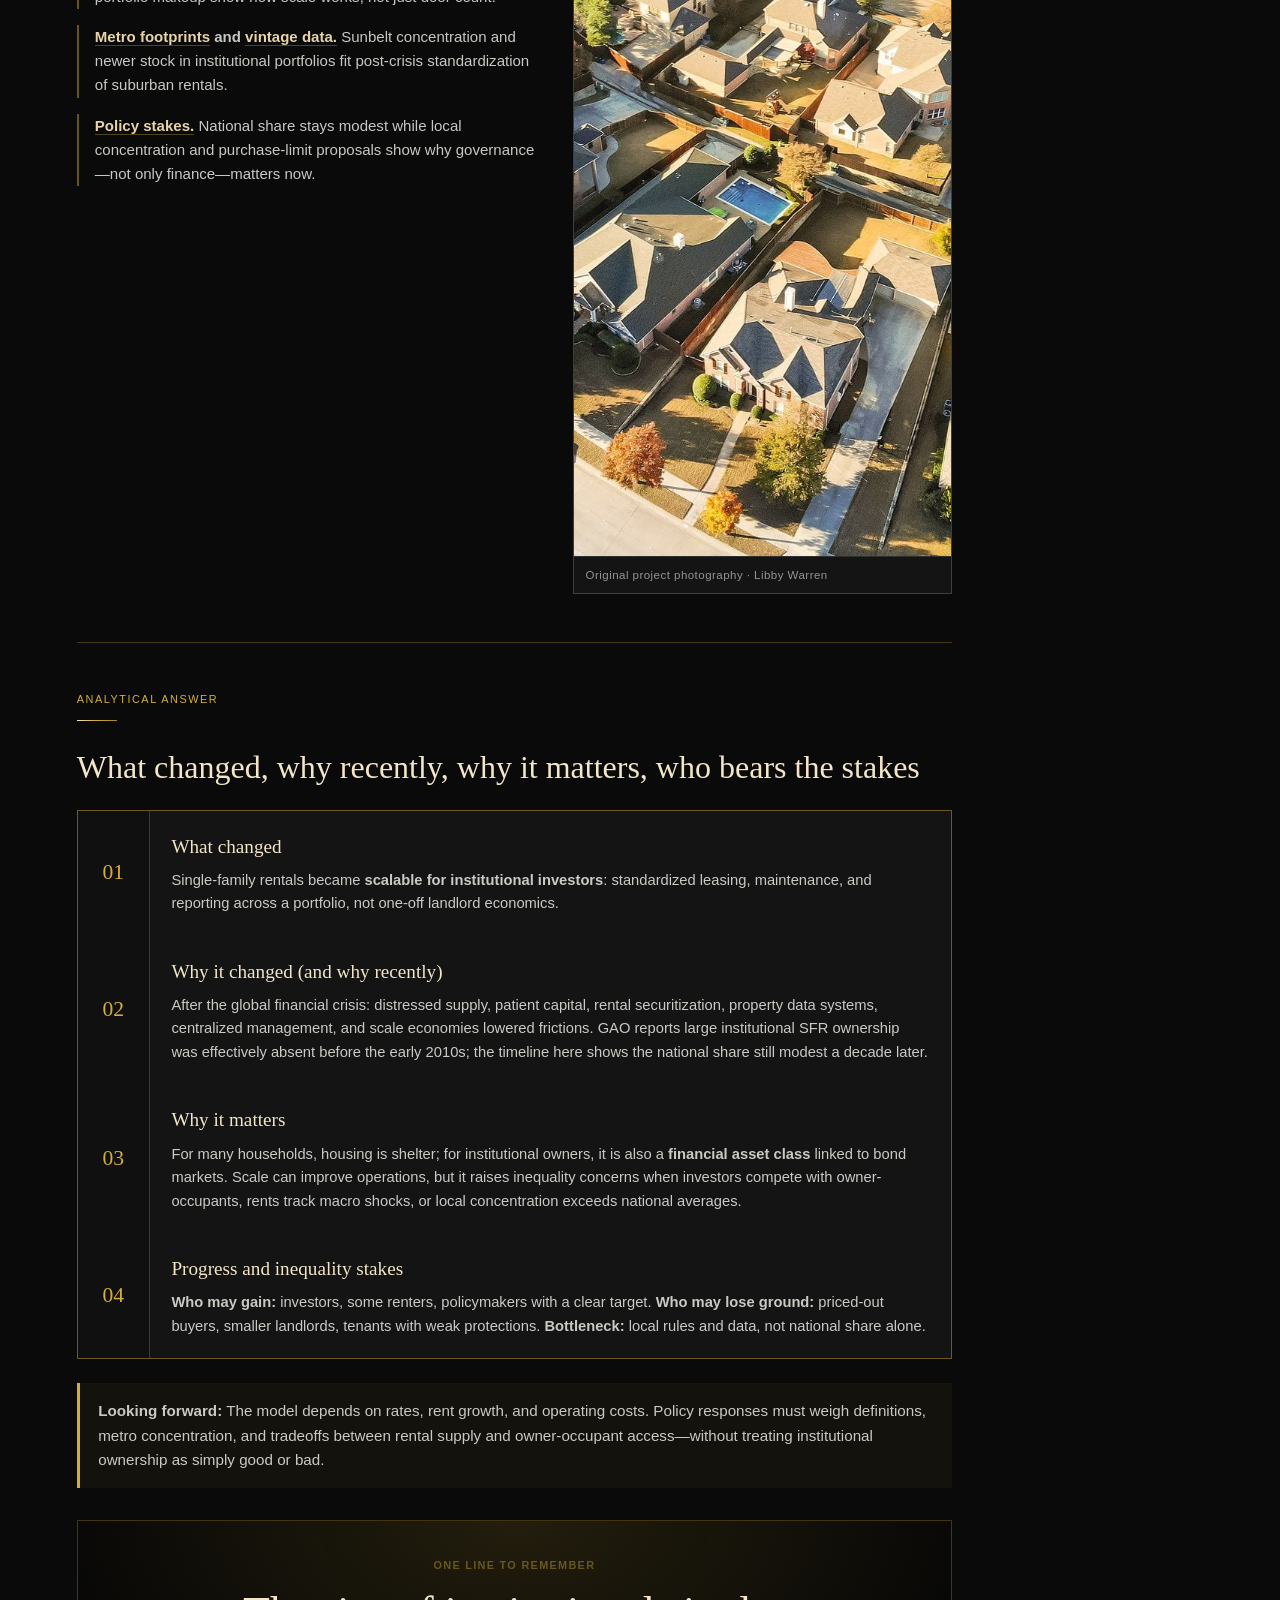
==== commit 3fd470ef: "Redesign policy section as interactive dark explorer Replace static card grids with national-vs-metr" ====
--- a/index.html
+++ b/index.html
@@ -638,145 +638,453 @@
         </div>
       </section>
 
-      <section id="policy" class="report-panel report-panel--light policy-section" aria-labelledby="policy-title">
+      <section id="policy" class="report-panel policy-section" aria-labelledby="policy-title">
         <p class="eyebrow">Progress &amp; inequality</p>
         <h2 id="policy-title" class="panel-title">National share is small; the policy debate is not</h2>
         <p class="panel-intro">
-          Institutional single-family rental (SFR) stock remains a few percent nationally, but in some Sunbelt
-          metros large operators hold a much larger <strong>local</strong> share. That gap helps explain recent
-          proposals to restrict institutional <strong>purchases</strong> and large <strong>portfolios</strong>—even
-          while GAO and other reviews find mixed evidence on prices, rents, and tenant outcomes.
+          Institutional SFR stock remains a few percent nationally, but in some Sunbelt metros large operators
+          hold a much larger <strong>local</strong> share. That gap helps explain purchase-limit and portfolio-cap
+          proposals—even while GAO finds mixed evidence on prices, rents, and tenants.
         </p>
 
-        <h3 class="policy-subhead">Who may gain or lose ground?</h3>
-        <p class="policy-sublead">
-          This project does not conclude institutional ownership is net good or bad. Effects depend on
-          stakeholder, metro, and which outcome you prioritize.
-        </p>
-        <div class="policy-card-grid policy-card-grid--stakes" aria-label="Stakeholder tradeoffs">
-          <article class="policy-card">
-            <p class="policy-card__tag">Renters</p>
-            <h4>Possible benefits</h4>
-            <p>More standardized leasing and maintenance in some markets; professional management at scale.</p>
-            <h4>Possible harms</h4>
-            <p>Fees, renewal pressure, and eviction risk where tenant protections are weak.</p>
-            <p class="policy-card__evidence"><strong>Evidence:</strong> GAO (2024) — mixed on maintenance and fees.</p>
+        <div class="policy-gap" aria-label="National versus local institutional share">
+          <article class="policy-gap-stat">
+            <p class="policy-gap-stat__label">National institutional SFR stock</p>
+            <p class="policy-gap-stat__value"><span>~4</span><span class="policy-gap-stat__pct">%</span></p>
+            <div class="policy-gap-stat__bar" aria-hidden="true">
+              <span class="policy-gap-stat__fill policy-gap-stat__fill--national"></span>
+            </div>
+            <p class="policy-gap-stat__note">Still modest nationally (GAO / Urban anchors)</p>
           </article>
-          <article class="policy-card">
-            <p class="policy-card__tag">Buyers</p>
-            <h4>Possible benefits</h4>
-            <p>More rental supply when investors convert or hold formerly owner-occupied homes.</p>
-            <h4>Possible harms</h4>
-            <p>Competition for starter homes; local price pressure in tight markets.</p>
-            <p class="policy-card__evidence"><strong>Evidence:</strong> Mixed on institutional buyers and home prices.</p>
+          <div class="policy-gap-divider" aria-hidden="true">
+            <span class="policy-gap-divider__line"></span>
+            <span class="policy-gap-divider__text">vs</span>
+            <span class="policy-gap-divider__line"></span>
+          </div>
+          <article class="policy-gap-stat policy-gap-stat--metro">
+            <p class="policy-gap-stat__label">Some Sunbelt metros (local SFR share)</p>
+            <p class="policy-gap-stat__value"><span>~25</span><span class="policy-gap-stat__pct">%+</span></p>
+            <div class="policy-gap-stat__bar" aria-hidden="true">
+              <span class="policy-gap-stat__fill policy-gap-stat__fill--metro"></span>
+            </div>
+            <p class="policy-gap-stat__note">
+              See <a href="#lab-national-dot">metro comparison</a> — Jacksonville, Atlanta, Charlotte, Phoenix
+            </p>
           </article>
-          <article class="policy-card">
-            <p class="policy-card__tag">Institutional investors</p>
-            <h4>Possible benefits</h4>
-            <p>Scalable asset class, access to capital markets, portfolio operations.</p>
-            <h4>Possible harms</h4>
-            <p>Returns sensitive to interest rates, rent growth, and operating costs.</p>
-            <p class="policy-card__evidence"><strong>Evidence:</strong> Model viability varies with macro conditions.</p>
-          </article>
-          <article class="policy-card">
-            <p class="policy-card__tag">Small landlords</p>
-            <h4>Possible benefits</h4>
-            <p>Some may sell into institutional demand at favorable prices.</p>
-            <h4>Possible harms</h4>
-            <p>Harder to compete with scaled acquirers and centralized operations.</p>
-            <p class="policy-card__evidence"><strong>Evidence:</strong> Mechanism + debate; limited causal microdata.</p>
-          </article>
-        </div>
-
-        <h3 class="policy-subhead">Policy tools in debate</h3>
-        <p class="policy-sublead">
-          Legislatures often target different parts of the same platform. Design matters: thresholds in bills
-          (e.g., 1,000+ homes) may not match research definitions (e.g., Urban Institute ≥100 homes).
-        </p>
-        <div class="policy-card-grid policy-card-grid--tools" aria-label="Policy tool types">
-          <article class="policy-card policy-card--tool">
-            <p class="policy-card__tag">Purchase limits</p>
+        </div>
+
+        <div class="policy-explorer" data-policy-explorer aria-labelledby="policy-explorer-heading">
+          <div class="policy-explorer__head">
+            <p class="policy-explorer__eyebrow" id="policy-explorer-heading">Interactive policy map</p>
+            <p class="policy-explorer__lead">
+              No net good-or-bad verdict—select a view to compare stakeholder tradeoffs, policy tools, and
+              live proposal examples.
+            </p>
+          </div>
+
+          <div class="policy-explorer-tabs" role="tablist" aria-label="Policy views">
+            <button
+              type="button"
+              class="policy-explorer-tab is-active"
+              role="tab"
+              id="policy-tab-stakes"
+              aria-selected="true"
+              aria-controls="policy-panel-stakes"
+              data-policy-tab="stakes"
+            >
+              <span class="policy-explorer-tab__num">01</span>
+              Stakeholders
+            </button>
+            <button
+              type="button"
+              class="policy-explorer-tab"
+              role="tab"
+              id="policy-tab-tools"
+              aria-selected="false"
+              aria-controls="policy-panel-tools"
+              data-policy-tab="tools"
+              tabindex="-1"
+            >
+              <span class="policy-explorer-tab__num">02</span>
+              Policy tools
+            </button>
+            <button
+              type="button"
+              class="policy-explorer-tab"
+              role="tab"
+              id="policy-tab-proposals"
+              aria-selected="false"
+              aria-controls="policy-panel-proposals"
+              data-policy-tab="proposals"
+              tabindex="-1"
+            >
+              <span class="policy-explorer-tab__num">03</span>
+              Proposals
+            </button>
+          </div>
+
+          <div class="policy-explorer-stage">
+            <div
+              class="policy-explorer-panel is-active"
+              role="tabpanel"
+              id="policy-panel-stakes"
+              aria-labelledby="policy-tab-stakes"
+              data-policy-panel="stakes"
+            >
+              <div class="policy-stakes">
+                <div class="policy-stake-nav" role="tablist" aria-label="Stakeholder groups">
+                  <button
+                    type="button"
+                    class="policy-stake-btn is-active"
+                    role="tab"
+                    aria-selected="true"
+                    data-stake="renters"
+                    id="stake-tab-renters"
+                    aria-controls="stake-panel-renters"
+                  >
+                    Renters
+                  </button>
+                  <button
+                    type="button"
+                    class="policy-stake-btn"
+                    role="tab"
+                    aria-selected="false"
+                    data-stake="buyers"
+                    id="stake-tab-buyers"
+                    aria-controls="stake-panel-buyers"
+                    tabindex="-1"
+                  >
+                    Buyers
+                  </button>
+                  <button
+                    type="button"
+                    class="policy-stake-btn"
+                    role="tab"
+                    aria-selected="false"
+                    data-stake="investors"
+                    id="stake-tab-investors"
+                    aria-controls="stake-panel-investors"
+                    tabindex="-1"
+                  >
+                    Investors
+                  </button>
+                  <button
+                    type="button"
+                    class="policy-stake-btn"
+                    role="tab"
+                    aria-selected="false"
+                    data-stake="small-landlords"
+                    id="stake-tab-small-landlords"
+                    aria-controls="stake-panel-small-landlords"
+                    tabindex="-1"
+                  >
+                    Small landlords
+                  </button>
+                </div>
+
+                <div class="policy-stake-stage">
+                  <article
+                    class="policy-stake-detail is-active"
+                    role="tabpanel"
+                    id="stake-panel-renters"
+                    aria-labelledby="stake-tab-renters"
+                    data-stake-panel="renters"
+                  >
+                    <div class="policy-stake-split">
+                      <div class="policy-stake-split__col policy-stake-split__col--gain">
+                        <p class="policy-stake-split__label">Possible benefits</p>
+                        <p>Standardized leasing and maintenance in some markets; professional management at scale.</p>
+                      </div>
+                      <div class="policy-stake-split__col policy-stake-split__col--harm">
+                        <p class="policy-stake-split__label">Possible harms</p>
+                        <p>Fees, renewal pressure, and eviction risk where tenant protections are weak.</p>
+                      </div>
+                    </div>
+                    <p class="policy-stake-evidence"><strong>Evidence:</strong> GAO (2024) — mixed on maintenance and fees.</p>
+                  </article>
+                  <article
+                    class="policy-stake-detail"
+                    role="tabpanel"
+                    id="stake-panel-buyers"
+                    aria-labelledby="stake-tab-buyers"
+                    data-stake-panel="buyers"
+                    hidden
+                  >
+                    <div class="policy-stake-split">
+                      <div class="policy-stake-split__col policy-stake-split__col--gain">
+                        <p class="policy-stake-split__label">Possible benefits</p>
+                        <p>More rental supply when investors hold formerly owner-occupied homes.</p>
+                      </div>
+                      <div class="policy-stake-split__col policy-stake-split__col--harm">
+                        <p class="policy-stake-split__label">Possible harms</p>
+                        <p>Competition for starter homes; local price pressure in tight markets.</p>
+                      </div>
+                    </div>
+                    <p class="policy-stake-evidence"><strong>Evidence:</strong> Mixed on institutional buyers and home prices.</p>
+                  </article>
+                  <article
+                    class="policy-stake-detail"
+                    role="tabpanel"
+                    id="stake-panel-investors"
+                    aria-labelledby="stake-tab-investors"
+                    data-stake-panel="investors"
+                    hidden
+                  >
+                    <div class="policy-stake-split">
+                      <div class="policy-stake-split__col policy-stake-split__col--gain">
+                        <p class="policy-stake-split__label">Possible benefits</p>
+                        <p>Scalable asset class, capital markets access, portfolio operations.</p>
+                      </div>
+                      <div class="policy-stake-split__col policy-stake-split__col--harm">
+                        <p class="policy-stake-split__label">Possible harms</p>
+                        <p>Returns sensitive to interest rates, rent growth, and operating costs.</p>
+                      </div>
+                    </div>
+                    <p class="policy-stake-evidence"><strong>Evidence:</strong> Model viability varies with macro conditions.</p>
+                  </article>
+                  <article
+                    class="policy-stake-detail"
+                    role="tabpanel"
+                    id="stake-panel-small-landlords"
+                    aria-labelledby="stake-tab-small-landlords"
+                    data-stake-panel="small-landlords"
+                    hidden
+                  >
+                    <div class="policy-stake-split">
+                      <div class="policy-stake-split__col policy-stake-split__col--gain">
+                        <p class="policy-stake-split__label">Possible benefits</p>
+                        <p>Some may sell into institutional demand at favorable prices.</p>
+                      </div>
+                      <div class="policy-stake-split__col policy-stake-split__col--harm">
+                        <p class="policy-stake-split__label">Possible harms</p>
+                        <p>Harder to compete with scaled acquirers and centralized operations.</p>
+                      </div>
+                    </div>
+                    <p class="policy-stake-evidence"><strong>Evidence:</strong> Mechanism + debate; limited causal microdata.</p>
+                  </article>
+                </div>
+              </div>
+            </div>
+
+            <div
+              class="policy-explorer-panel"
+              role="tabpanel"
+              id="policy-panel-tools"
+              aria-labelledby="policy-tab-tools"
+              data-policy-panel="tools"
+              hidden
+            >
+              <div class="policy-tools">
+                <div class="policy-tools-rail" role="tablist" aria-label="Policy tool types">
+                  <button
+                    type="button"
+                    class="policy-tool-btn is-active"
+                    role="tab"
+                    aria-selected="true"
+                    data-tool="purchase"
+                    id="tool-tab-purchase"
+                    aria-controls="tool-panel-purchase"
+                  >
+                    <span class="policy-tool-btn__num">A</span>
+                    Purchase limits
+                  </button>
+                  <button
+                    type="button"
+                    class="policy-tool-btn"
+                    role="tab"
+                    aria-selected="false"
+                    data-tool="portfolio"
+                    id="tool-tab-portfolio"
+                    aria-controls="tool-panel-portfolio"
+                    tabindex="-1"
+                  >
+                    <span class="policy-tool-btn__num">B</span>
+                    Portfolio caps
+                  </button>
+                  <button
+                    type="button"
+                    class="policy-tool-btn"
+                    role="tab"
+                    aria-selected="false"
+                    data-tool="transparency"
+                    id="tool-tab-transparency"
+                    aria-controls="tool-panel-transparency"
+                    tabindex="-1"
+                  >
+                    <span class="policy-tool-btn__num">C</span>
+                    Transparency
+                  </button>
+                  <button
+                    type="button"
+                    class="policy-tool-btn"
+                    role="tab"
+                    aria-selected="false"
+                    data-tool="tenant"
+                    id="tool-tab-tenant"
+                    aria-controls="tool-panel-tenant"
+                    tabindex="-1"
+                  >
+                    <span class="policy-tool-btn__num">D</span>
+                    Tenant rules
+                  </button>
+                </div>
+                <div class="policy-tool-stage">
+                  <article class="policy-tool-detail is-active" role="tabpanel" id="tool-panel-purchase" data-tool-panel="purchase">
+                    <p>
+                      Restrict or ban institutional buyers from acquiring single-family homes—often the most
+                      visible proposal in state debates.
+                    </p>
+                    <p class="policy-tool-detail__note">
+                      Thresholds in bills (e.g., 1,000+ homes) may not match research definitions (Urban ≥100).
+                    </p>
+                  </article>
+                  <article class="policy-tool-detail" role="tabpanel" id="tool-panel-portfolio" data-tool-panel="portfolio" hidden>
+                    <p>
+                      Cap how many homes one entity may own locally or statewide—targeting concentration rather
+                      than a single transaction.
+                    </p>
+                  </article>
+                  <article class="policy-tool-detail" role="tabpanel" id="tool-panel-transparency" data-tool-panel="transparency" hidden>
+                    <p>
+                      Registration, disclosure, or beneficial-ownership rules to reduce opacity through LLCs and
+                      layered ownership.
+                    </p>
+                  </article>
+                  <article class="policy-tool-detail" role="tabpanel" id="tool-panel-tenant" data-tool-panel="tenant" hidden>
+                    <p>
+                      Rent stabilization, just-cause eviction, or fee limits—often separate from who may own, but
+                      central to renter outcomes.
+                    </p>
+                  </article>
+                </div>
+              </div>
+            </div>
+
+            <div
+              class="policy-explorer-panel"
+              role="tabpanel"
+              id="policy-panel-proposals"
+              aria-labelledby="policy-tab-proposals"
+              data-policy-panel="proposals"
+              hidden
+            >
+              <div class="policy-proposals-wrap">
+                <div class="policy-proposal-nav" role="tablist" aria-label="Government level">
+                  <button
+                    type="button"
+                    class="policy-proposal-btn is-active"
+                    role="tab"
+                    aria-selected="true"
+                    data-proposal="california"
+                    id="proposal-tab-california"
+                    aria-controls="proposal-panel-california"
+                  >
+                    California
+                  </button>
+                  <button
+                    type="button"
+                    class="policy-proposal-btn"
+                    role="tab"
+                    aria-selected="false"
+                    data-proposal="federal"
+                    id="proposal-tab-federal"
+                    aria-controls="proposal-panel-federal"
+                    tabindex="-1"
+                  >
+                    Federal
+                  </button>
+                  <button
+                    type="button"
+                    class="policy-proposal-btn"
+                    role="tab"
+                    aria-selected="false"
+                    data-proposal="local"
+                    id="proposal-tab-local"
+                    aria-controls="proposal-panel-local"
+                    tabindex="-1"
+                  >
+                    Local / metro
+                  </button>
+                </div>
+                <div class="policy-proposal-stage">
+                  <article
+                    class="policy-proposal-detail is-active"
+                    role="tabpanel"
+                    id="proposal-panel-california"
+                    aria-labelledby="proposal-tab-california"
+                    data-proposal-panel="california"
+                  >
+                    <h4>Institutional purchase limits</h4>
+                    <p>
+                      <a href="https://leginfo.legislature.ca.gov/faces/billNavClient.xhtml?bill_id=202320240AB2584" target="_blank" rel="noopener noreferrer">AB 2584</a>
+                      and
+                      <a href="https://leginfo.legislature.ca.gov/faces/billNavClient.xhtml?bill_id=202320240SB1212" target="_blank" rel="noopener noreferrer">SB 1212</a>
+                      (2023–24 session) proposed restrictions on large investors buying single-family homes—often
+                      framed around investors with 1,000+ units.
+                    </p>
+                    <p>
+                      Context:
+                      <a href="https://calmatters.org/housing/2024/02/corporate-landlords-california/" target="_blank" rel="noopener noreferrer">CalMatters on corporate landlords</a>.
+                    </p>
+                    <p class="policy-proposal-detail__status">2023–24 session · check legislature for current status</p>
+                  </article>
+                  <article
+                    class="policy-proposal-detail"
+                    role="tabpanel"
+                    id="proposal-panel-federal"
+                    aria-labelledby="proposal-tab-federal"
+                    data-proposal-panel="federal"
+                    hidden
+                  >
+                    <h4>Congressional attention</h4>
+                    <p>
+                      The 2022 House Financial Services hearing
+                      <a href="https://www.govinfo.gov/content/pkg/CHRG-117hhrg47123/html/CHRG-117hhrg47123.htm" target="_blank" rel="noopener noreferrer">“Where Have All the Houses Gone?”</a>
+                      examined investor activity in housing markets.
+                    </p>
+                    <p>
+                      GAO-24-106643 summarizes institutional SFR scale, local concentration, and mixed evidence
+                      policymakers weigh when considering federal responses.
+                    </p>
+                    <p class="policy-proposal-detail__status">Hearing record (2022) · ongoing debate, not one enacted federal ban</p>
+                  </article>
+                  <article
+                    class="policy-proposal-detail"
+                    role="tabpanel"
+                    id="proposal-panel-local"
+                    aria-labelledby="proposal-tab-local"
+                    data-proposal-panel="local"
+                    hidden
+                  >
+                    <h4>Where urgency concentrates</h4>
+                    <p>
+                      GAO highlights Sunbelt metros where institutional presence exceeds national averages. This
+                      site’s <a href="#lab-national-dot">metro comparison</a> includes Jacksonville, Atlanta,
+                      Charlotte, and Phoenix—markets where local share can far exceed the national ~4% line.
+                    </p>
+                    <p class="policy-proposal-detail__status">Local rules vary; some cities discuss corporate-landlord limits separately from state law</p>
+                  </article>
+                </div>
+                <p class="policy-proposal-footnote">
+                  Status as of spring 2026 from public records and reporting—not legal advice.
+                </p>
+              </div>
+            </div>
+          </div>
+        </div>
+
+        <aside class="policy-tension" aria-label="Policy design tradeoff">
+          <div class="policy-tension__icon" aria-hidden="true">↔</div>
+          <div class="policy-tension__copy">
+            <p class="policy-tension__eyebrow">Design tension</p>
             <p>
-              Restrict or ban institutional buyers from acquiring single-family homes—often the most visible
-              proposal in state debates.
-            </p>
-          </article>
-          <article class="policy-card policy-card--tool">
-            <p class="policy-card__tag">Portfolio caps</p>
-            <p>
-              Cap how many homes one entity may own locally or statewide, aiming at concentration rather than
-              a single transaction.
-            </p>
-          </article>
-          <article class="policy-card policy-card--tool">
-            <p class="policy-card__tag">Transparency</p>
-            <p>
-              Registration, disclosure, or beneficial-ownership rules to reduce opacity through LLCs and
-              layered ownership.
-            </p>
-          </article>
-          <article class="policy-card policy-card--tool">
-            <p class="policy-card__tag">Tenant protections</p>
-            <p>
-              Rent stabilization, just-cause eviction, or fee limits—often separate from who may own, but
-              central to renter outcomes.
-            </p>
-          </article>
-        </div>
-
-        <h3 class="policy-subhead">Recent proposals and context</h3>
-        <p class="policy-sublead policy-sublead--note">
-          Status reflects public legislative records and reporting as of spring 2026; verify before citing as
-          current law.
-        </p>
-        <div class="policy-proposals" aria-label="Policy examples by level">
-          <article class="policy-proposal">
-            <p class="policy-proposal__level">California</p>
-            <h4>Institutional purchase limits</h4>
-            <p>
-              <a href="https://leginfo.legislature.ca.gov/faces/billNavClient.xhtml?bill_id=202320240AB2584" target="_blank" rel="noopener noreferrer">AB 2584</a>
-              and
-              <a href="https://leginfo.legislature.ca.gov/faces/billNavClient.xhtml?bill_id=202320240SB1212" target="_blank" rel="noopener noreferrer">SB 1212</a>
-              (2023–24 session) proposed restrictions on large investors buying single-family homes—often framed
-              around investors with 1,000+ units. See
-              <a href="https://calmatters.org/housing/2024/02/corporate-landlords-california/" target="_blank" rel="noopener noreferrer">CalMatters</a>
-              for context on corporate landlords in California housing.
-            </p>
-            <p class="policy-proposal__status">2023–24 session · check legislature for current status</p>
-          </article>
-          <article class="policy-proposal">
-            <p class="policy-proposal__level">Federal</p>
-            <h4>Congressional attention</h4>
-            <p>
-              The 2022 House Financial Services hearing
-              <a href="https://www.govinfo.gov/content/pkg/CHRG-117hhrg47123/html/CHRG-117hhrg47123.htm" target="_blank" rel="noopener noreferrer">“Where Have All the Houses Gone?”</a>
-              examined investor activity in housing markets. GAO-24-106643 summarizes institutional SFR scale,
-              local concentration, and mixed evidence policymakers weigh when considering federal responses.
-            </p>
-            <p class="policy-proposal__status">Hearing record (2022) · ongoing debate, not one enacted federal ban</p>
-          </article>
-          <article class="policy-proposal">
-            <p class="policy-proposal__level">Local / metro</p>
-            <h4>Where urgency concentrates</h4>
-            <p>
-              GAO highlights Sunbelt metros where institutional presence exceeds national averages. This site’s
-              <a href="#lab-national-dot">metro comparison</a> includes Jacksonville, Atlanta, Charlotte, and
-              Phoenix—markets where local SFR share can far exceed the national ~4% line even when the U.S. total
-              stays small.
-            </p>
-            <p class="policy-proposal__status">Local rules vary; some cities discuss corporate-landlord limits separately from state law</p>
-          </article>
-        </div>
-
-        <aside class="policy-callout" aria-label="Policy design tradeoff">
-          <p class="policy-callout__eyebrow">Design tension</p>
-          <p>
-            Blunt purchase bans may reduce investor competition for owner-occupants but can also affect rental
-            supply, shift ownership into opaque entities, or miss firms just under a size threshold.
-            <a href="https://www.brookings.edu/articles/banning-institutional-investors-from-buying-single-family-homes-would-be-a-mistake/" target="_blank" rel="noopener noreferrer">Brookings (Gyourko, 2026)</a>
-            argues broad bans are a mistake; supporters counter that ownership access and neighborhood stability
-            matter more. Reasonable disagreement persists because data and definitions differ.
-          </p>
+              Blunt purchase bans may reduce investor competition for owner-occupants but can also affect rental
+              supply or shift ownership into opaque entities.
+              <a href="https://www.brookings.edu/articles/banning-institutional-investors-from-buying-single-family-homes-would-be-a-mistake/" target="_blank" rel="noopener noreferrer">Brookings (Gyourko, 2026)</a>
+              argues broad bans are a mistake; supporters counter that ownership access matters more. Disagreement
+              persists because data and definitions differ.
+            </p>
+          </div>
         </aside>
       </section>
 
--- a/styles.css
+++ b/styles.css
@@ -2151,172 +2151,544 @@
 .policy-section {
   padding-top: clamp(2.5rem, 6vw, 4rem);
   padding-bottom: clamp(2.5rem, 6vw, 4rem);
-}
-
-.policy-subhead {
-  margin: 2.75rem 0 0.5rem;
-  font-family: var(--font-display);
-  font-size: clamp(1.35rem, 2.5vw, 1.65rem);
-  font-weight: 400;
-  color: var(--gold-deep);
-}
-
-.policy-sublead {
-  margin: 0 0 1.25rem;
-  max-width: var(--content-flow);
-  color: rgba(10, 10, 10, 0.78);
-  font-size: 0.95rem;
-  line-height: 1.55;
-}
-
-.policy-sublead--note {
-  font-size: 0.82rem;
-  color: rgba(10, 10, 10, 0.58);
-  margin-bottom: 1rem;
-}
-
-.policy-card-grid {
+  border-top: 1px solid var(--line-gold);
+  background: linear-gradient(180deg, rgba(8, 8, 8, 0.98) 0%, rgba(12, 11, 9, 1) 100%);
+}
+
+.policy-gap {
   display: grid;
-  gap: 1px;
-  background: rgba(138, 109, 46, 0.22);
-  border: 1px solid rgba(138, 109, 46, 0.25);
-}
-
-.policy-card-grid--stakes {
-  grid-template-columns: repeat(2, 1fr);
-}
-
-.policy-card-grid--tools {
-  grid-template-columns: repeat(2, 1fr);
-}
-
-.policy-card {
-  padding: clamp(1.25rem, 2.5vw, 1.75rem);
-  background: rgba(255, 255, 255, 0.92);
-  border-top: 2px solid transparent;
-  transition: border-color 0.35s var(--ease), box-shadow 0.35s var(--ease);
-}
-
-.policy-card:hover {
-  border-top-color: var(--gold-rich);
-  box-shadow: inset 0 1px 0 rgba(212, 175, 55, 0.2);
-}
-
-.policy-card__tag {
-  margin: 0 0 0.65rem;
+  grid-template-columns: minmax(0, 1fr) auto minmax(0, 1fr);
+  gap: clamp(1rem, 3vw, 2rem);
+  align-items: stretch;
+  margin-top: 2.5rem;
+  padding: clamp(1.25rem, 3vw, 1.75rem);
+  border: 1px solid var(--line-gold);
+  background: rgba(0, 0, 0, 0.35);
+}
+
+.policy-gap-stat {
+  display: flex;
+  flex-direction: column;
+  gap: 0.35rem;
+}
+
+.policy-gap-stat__label {
+  margin: 0;
   font-size: 0.68rem;
   font-weight: 600;
   letter-spacing: 0.1em;
   text-transform: uppercase;
-  color: var(--gold-dark);
-}
-
-.policy-card h4 {
-  margin: 0.85rem 0 0.35rem;
+  color: var(--text-muted);
+}
+
+.policy-gap-stat__value {
+  margin: 0;
+  font-family: var(--font-display);
+  font-size: clamp(2.5rem, 6vw, 3.75rem);
+  font-weight: 400;
+  line-height: 1;
+  color: var(--gold-pale);
+}
+
+.policy-gap-stat__pct {
+  font-size: 0.55em;
+  color: var(--gold-muted);
+}
+
+.policy-gap-stat--metro .policy-gap-stat__value {
+  color: var(--gold);
+}
+
+.policy-gap-stat__bar {
+  position: relative;
+  height: 6px;
+  margin-top: 0.35rem;
+  background: rgba(255, 255, 255, 0.08);
+  border-radius: 3px;
+  overflow: hidden;
+}
+
+.policy-gap-stat__fill {
+  display: block;
+  height: 100%;
+  border-radius: 3px;
+  transition: width 1.2s var(--ease);
+}
+
+.policy-gap-stat__fill--national {
+  width: 16%;
+  background: linear-gradient(90deg, var(--gold-muted), var(--gold-pale));
+}
+
+.policy-gap-stat__fill--metro {
+  width: 100%;
+  background: linear-gradient(90deg, var(--gold-rich), var(--gold));
+  box-shadow: 0 0 12px rgba(212, 175, 55, 0.35);
+}
+
+.policy-gap-stat__note {
+  margin: 0.5rem 0 0;
+  font-size: 0.82rem;
+  line-height: 1.45;
+  color: var(--text-soft);
+}
+
+.policy-gap-stat__note a {
+  color: var(--gold-light);
+}
+
+.policy-gap-divider {
+  display: flex;
+  flex-direction: column;
+  align-items: center;
+  justify-content: center;
+  gap: 0.5rem;
+  padding: 0 0.25rem;
+}
+
+.policy-gap-divider__line {
+  width: 1px;
+  flex: 1;
+  min-height: 1.5rem;
+  background: var(--line-gold);
+}
+
+.policy-gap-divider__text {
+  font-family: var(--font-display);
+  font-size: 0.85rem;
+  color: var(--gold-muted);
+  letter-spacing: 0.08em;
+  text-transform: uppercase;
+}
+
+.policy-explorer {
+  margin-top: 2.5rem;
+  padding: clamp(1.15rem, 2.5vw, 1.5rem);
+  border: 1px solid var(--line-gold);
+  background: rgba(0, 0, 0, 0.32);
+}
+
+.policy-explorer__eyebrow {
+  margin: 0;
+  font-size: 0.68rem;
+  font-weight: 600;
+  letter-spacing: 0.12em;
+  text-transform: uppercase;
+  color: var(--gold);
+}
+
+.policy-explorer__lead {
+  margin: 0.45rem 0 0;
+  max-width: 42rem;
+  font-size: 0.92rem;
+  line-height: 1.55;
+  color: var(--text-soft);
+}
+
+.policy-explorer-tabs {
+  display: grid;
+  grid-template-columns: repeat(3, minmax(0, 1fr));
+  gap: 0.35rem;
+  margin-top: 1.25rem;
+}
+
+.policy-explorer-tab {
+  display: flex;
+  flex-direction: column;
+  align-items: flex-start;
+  gap: 0.15rem;
+  padding: 0.7rem 0.8rem;
+  border: 1px solid var(--line);
+  background: transparent;
+  color: var(--text-soft);
+  font-family: var(--font-ui);
   font-size: 0.72rem;
   font-weight: 600;
-  letter-spacing: 0.08em;
-  text-transform: uppercase;
-  color: rgba(10, 10, 10, 0.55);
-}
-
-.policy-card h4:first-of-type {
-  margin-top: 0;
-}
-
-.policy-card p {
-  margin: 0;
-  font-size: 0.9rem;
+  letter-spacing: 0.06em;
+  text-transform: uppercase;
+  cursor: pointer;
+  transition: border-color 0.2s, background 0.2s, color 0.2s, box-shadow 0.2s;
+}
+
+.policy-explorer-tab__num {
+  font-family: var(--font-display);
+  font-size: 1rem;
+  font-weight: 400;
+  color: var(--gold-muted);
+  transition: color 0.2s;
+}
+
+.policy-explorer-tab:hover {
+  border-color: var(--gold-muted);
+  color: var(--gold-pale);
+}
+
+.policy-explorer-tab.is-active {
+  border-color: var(--gold);
+  color: var(--gold-pale);
+  background: rgba(212, 175, 55, 0.1);
+  box-shadow: 0 0 18px rgba(212, 175, 55, 0.12);
+}
+
+.policy-explorer-tab.is-active .policy-explorer-tab__num {
+  color: var(--gold);
+}
+
+.policy-explorer-stage {
+  position: relative;
+  margin-top: 0.75rem;
+  min-height: 14rem;
+  border: 1px solid var(--line-gold);
+  background: var(--bg-elevated);
+}
+
+.policy-explorer-panel {
+  padding: 1.15rem 1.2rem 1.25rem;
+  opacity: 0;
+  transform: translateY(8px);
+  transition: opacity 0.28s ease, transform 0.28s ease;
+  pointer-events: none;
+}
+
+.policy-explorer-panel.is-active {
+  opacity: 1;
+  transform: translateY(0);
+  pointer-events: auto;
+}
+
+.policy-explorer-panel[hidden] {
+  display: none;
+}
+
+/* Stakeholder selector */
+.policy-stakes {
+  display: grid;
+  grid-template-columns: minmax(9rem, 11rem) minmax(0, 1fr);
+  gap: 0;
+  min-height: 12rem;
+}
+
+.policy-stake-nav {
+  display: flex;
+  flex-direction: column;
+  gap: 0;
+  border-right: 1px solid var(--line);
+  background: rgba(0, 0, 0, 0.2);
+}
+
+.policy-stake-btn {
+  padding: 0.85rem 1rem;
+  border: 0;
+  border-bottom: 1px solid var(--line);
+  background: transparent;
+  color: var(--text-soft);
+  font-family: var(--font-ui);
+  font-size: 0.82rem;
+  font-weight: 500;
+  text-align: left;
+  cursor: pointer;
+  transition: background 0.2s, color 0.2s, border-left 0.2s;
+  border-left: 3px solid transparent;
+}
+
+.policy-stake-btn:last-child {
+  border-bottom: 0;
+}
+
+.policy-stake-btn:hover {
+  color: var(--gold-pale);
+  background: rgba(212, 175, 55, 0.06);
+}
+
+.policy-stake-btn.is-active {
+  color: var(--gold-pale);
+  background: rgba(212, 175, 55, 0.12);
+  border-left-color: var(--gold);
+}
+
+.policy-stake-stage {
+  position: relative;
+  padding: 1.1rem 1.25rem 1.2rem;
+}
+
+.policy-stake-detail {
+  opacity: 0;
+  transform: translateX(6px);
+  transition: opacity 0.25s ease, transform 0.25s ease;
+}
+
+.policy-stake-detail.is-active {
+  opacity: 1;
+  transform: translateX(0);
+}
+
+.policy-stake-detail[hidden] {
+  display: none;
+}
+
+.policy-stake-split {
+  display: grid;
+  grid-template-columns: 1fr 1fr;
+  gap: 1px;
+  background: var(--line);
+  border: 1px solid var(--line);
+}
+
+.policy-stake-split__col {
+  padding: 1rem 1.05rem;
+  background: rgba(0, 0, 0, 0.22);
+}
+
+.policy-stake-split__col--gain {
+  border-top: 2px solid rgba(120, 180, 130, 0.45);
+}
+
+.policy-stake-split__col--harm {
+  border-top: 2px solid rgba(200, 120, 100, 0.45);
+}
+
+.policy-stake-split__label {
+  margin: 0 0 0.45rem;
+  font-size: 0.65rem;
+  font-weight: 600;
+  letter-spacing: 0.1em;
+  text-transform: uppercase;
+  color: var(--gold-muted);
+}
+
+.policy-stake-split__col p:last-child {
+  margin: 0;
+  font-size: 0.88rem;
   line-height: 1.5;
-  color: rgba(10, 10, 10, 0.78);
-}
-
-.policy-card--tool p {
-  margin-top: 0.25rem;
-}
-
-.policy-card__evidence {
-  margin-top: 0.85rem !important;
-  padding-top: 0.85rem;
-  border-top: 1px solid rgba(138, 109, 46, 0.18);
-  font-size: 0.82rem !important;
-  color: rgba(10, 10, 10, 0.62) !important;
-}
-
-.policy-card a,
-.policy-proposal a,
-.policy-callout a {
-  color: var(--gold-dark);
-  text-decoration-thickness: 1px;
-  text-underline-offset: 0.15em;
-}
-
-.policy-proposals {
+  color: var(--text-soft);
+}
+
+.policy-stake-evidence {
+  margin: 0.85rem 0 0;
+  padding-top: 0.75rem;
+  border-top: 1px solid var(--line);
+  font-size: 0.82rem;
+  color: var(--text-muted);
+}
+
+/* Policy tools rail */
+.policy-tools {
+  display: flex;
+  flex-direction: column;
+  gap: 0.75rem;
+  min-height: 12rem;
+}
+
+.policy-tools-rail {
   display: grid;
-  grid-template-columns: repeat(3, 1fr);
-  gap: 1px;
-  background: rgba(138, 109, 46, 0.22);
-  border: 1px solid rgba(138, 109, 46, 0.25);
-}
-
-.policy-proposal {
-  padding: clamp(1.25rem, 2.5vw, 1.5rem);
-  background: rgba(255, 255, 255, 0.92);
-}
-
-.policy-proposal__level {
+  grid-template-columns: repeat(4, minmax(0, 1fr));
+  gap: 0.35rem;
+}
+
+.policy-tool-btn {
+  display: flex;
+  flex-direction: column;
+  align-items: flex-start;
+  gap: 0.2rem;
+  padding: 0.65rem 0.7rem;
+  border: 1px solid var(--line);
+  background: rgba(0, 0, 0, 0.18);
+  color: var(--text-soft);
+  font-family: var(--font-ui);
+  font-size: 0.72rem;
+  font-weight: 600;
+  letter-spacing: 0.04em;
+  text-transform: uppercase;
+  text-align: left;
+  cursor: pointer;
+  transition: border-color 0.2s, background 0.2s, color 0.2s;
+}
+
+.policy-tool-btn__num {
+  font-family: var(--font-display);
+  font-size: 0.95rem;
+  color: var(--gold-muted);
+}
+
+.policy-tool-btn:hover {
+  border-color: var(--gold-muted);
+  color: var(--gold-pale);
+}
+
+.policy-tool-btn.is-active {
+  border-color: var(--gold);
+  background: rgba(212, 175, 55, 0.12);
+  color: var(--gold-pale);
+}
+
+.policy-tool-btn.is-active .policy-tool-btn__num {
+  color: var(--gold);
+}
+
+.policy-tool-stage {
+  flex: 1;
+  padding: 1rem 1.05rem;
+  border: 1px solid var(--line-gold);
+  background: rgba(0, 0, 0, 0.18);
+}
+
+.policy-tool-detail {
+  opacity: 0;
+  transform: translateY(4px);
+  transition: opacity 0.22s ease, transform 0.22s ease;
+}
+
+.policy-tool-detail.is-active {
+  opacity: 1;
+  transform: translateY(0);
+}
+
+.policy-tool-detail[hidden] {
+  display: none;
+}
+
+.policy-tool-detail p {
+  margin: 0;
+  font-size: 0.92rem;
+  line-height: 1.55;
+  color: var(--text-soft);
+}
+
+.policy-tool-detail__note {
+  margin-top: 0.65rem !important;
+  font-size: 0.8rem !important;
+  color: var(--text-muted) !important;
+  font-style: italic;
+}
+
+/* Proposals sub-nav */
+.policy-proposals-wrap {
+  min-height: 12rem;
+}
+
+.policy-proposal-nav {
+  display: flex;
+  flex-wrap: wrap;
+  gap: 0.35rem;
+  margin-bottom: 0.85rem;
+}
+
+.policy-proposal-btn {
+  padding: 0.45rem 0.85rem;
+  border: 1px solid var(--line);
+  background: transparent;
+  color: var(--text-soft);
+  font-family: var(--font-ui);
+  font-size: 0.72rem;
+  font-weight: 600;
+  letter-spacing: 0.06em;
+  text-transform: uppercase;
+  cursor: pointer;
+  transition: border-color 0.2s, background 0.2s, color 0.2s;
+}
+
+.policy-proposal-btn:hover {
+  border-color: var(--gold-muted);
+  color: var(--gold-pale);
+}
+
+.policy-proposal-btn.is-active {
+  border-color: var(--gold);
+  background: rgba(212, 175, 55, 0.12);
+  color: var(--gold-pale);
+}
+
+.policy-proposal-stage {
+  padding: 1rem 1.05rem;
+  border: 1px solid var(--line-gold);
+  background: rgba(0, 0, 0, 0.18);
+  min-height: 8rem;
+}
+
+.policy-proposal-detail {
+  opacity: 0;
+  transform: translateY(4px);
+  transition: opacity 0.22s ease, transform 0.22s ease;
+}
+
+.policy-proposal-detail.is-active {
+  opacity: 1;
+  transform: translateY(0);
+}
+
+.policy-proposal-detail[hidden] {
+  display: none;
+}
+
+.policy-proposal-detail h4 {
+  margin: 0 0 0.65rem;
+  font-family: var(--font-display);
+  font-size: 1.25rem;
+  font-weight: 400;
+  color: var(--gold-pale);
+}
+
+.policy-proposal-detail p {
+  margin: 0 0 0.65rem;
+  font-size: 0.88rem;
+  line-height: 1.55;
+  color: var(--text-soft);
+}
+
+.policy-proposal-detail p:last-child {
+  margin-bottom: 0;
+}
+
+.policy-proposal-detail__status {
+  margin-top: 0.75rem !important;
+  font-size: 0.75rem !important;
+  color: var(--text-muted) !important;
+  font-style: italic;
+}
+
+.policy-proposal-footnote {
+  margin: 0.75rem 0 0;
+  font-size: 0.75rem;
+  color: var(--text-muted);
+}
+
+.policy-section a {
+  color: var(--gold-light);
+}
+
+.policy-tension {
+  display: grid;
+  grid-template-columns: auto minmax(0, 1fr);
+  gap: 1rem 1.25rem;
+  align-items: start;
+  margin-top: 2rem;
+  padding: 1.25rem 1.35rem;
+  border: 1px solid var(--line-gold);
+  border-left: 3px solid var(--gold);
+  background: rgba(212, 175, 55, 0.06);
+}
+
+.policy-tension__icon {
+  font-family: var(--font-display);
+  font-size: 1.75rem;
+  line-height: 1;
+  color: var(--gold-muted);
+}
+
+.policy-tension__eyebrow {
   margin: 0 0 0.35rem;
   font-size: 0.68rem;
   font-weight: 600;
   letter-spacing: 0.1em;
   text-transform: uppercase;
-  color: var(--gold-dark);
-}
-
-.policy-proposal h4 {
-  margin: 0 0 0.65rem;
-  font-family: var(--font-display);
-  font-size: 1.2rem;
-  font-weight: 400;
-  color: var(--gold-deep);
-}
-
-.policy-proposal p {
-  margin: 0;
-  font-size: 0.88rem;
-  line-height: 1.55;
-  color: rgba(10, 10, 10, 0.78);
-}
-
-.policy-proposal__status {
-  margin-top: 0.75rem !important;
-  font-size: 0.75rem !important;
-  color: rgba(10, 10, 10, 0.55) !important;
-  font-style: italic;
-}
-
-.policy-callout {
-  margin-top: 2.5rem;
-  padding: 1.5rem 1.5rem 1.35rem;
-  border: 1px solid rgba(138, 109, 46, 0.3);
-  border-left: 3px solid var(--gold-rich);
-  background: linear-gradient(135deg, rgba(212, 175, 55, 0.1), rgba(255, 255, 255, 0.7));
-}
-
-.policy-callout__eyebrow {
-  margin: 0 0 0.5rem;
-  font-size: 0.68rem;
-  font-weight: 600;
-  letter-spacing: 0.1em;
-  text-transform: uppercase;
-  color: var(--gold-dark);
-}
-
-.policy-callout p {
-  margin: 0;
-  font-size: 0.92rem;
+  color: var(--gold);
+}
+
+.policy-tension__copy p:last-child {
+  margin: 0;
+  font-size: 0.9rem;
   line-height: 1.6;
-  color: rgba(10, 10, 10, 0.82);
+  color: var(--text-soft);
 }
 
 .contribution-box {
@@ -3010,11 +3382,62 @@
   .story-grid,
   .feature-strip,
   .platform-grid,
-  .takeaway-grid,
-  .policy-card-grid--stakes,
-  .policy-card-grid--tools,
-  .policy-proposals {
+  .takeaway-grid {
     grid-template-columns: 1fr;
+  }
+
+  .policy-gap {
+    grid-template-columns: 1fr;
+  }
+
+  .policy-gap-divider {
+    flex-direction: row;
+    padding: 0.25rem 0;
+  }
+
+  .policy-gap-divider__line {
+    width: auto;
+    height: 1px;
+    flex: 1;
+    min-height: 0;
+  }
+
+  .policy-explorer-tabs {
+    grid-template-columns: 1fr;
+  }
+
+  .policy-stakes {
+    grid-template-columns: 1fr;
+  }
+
+  .policy-stake-nav {
+    flex-direction: row;
+    flex-wrap: wrap;
+    border-right: 0;
+    border-bottom: 1px solid var(--line);
+  }
+
+  .policy-stake-btn {
+    flex: 1 1 calc(50% - 1px);
+    border-bottom: 0;
+    border-left: 0 !important;
+    border-top: 3px solid transparent;
+    text-align: center;
+    padding: 0.65rem 0.5rem;
+    font-size: 0.75rem;
+  }
+
+  .policy-stake-btn.is-active {
+    border-top-color: var(--gold);
+    border-left-color: transparent !important;
+  }
+
+  .policy-stake-split {
+    grid-template-columns: 1fr;
+  }
+
+  .policy-tools-rail {
+    grid-template-columns: repeat(2, minmax(0, 1fr));
   }
 
   .platform-tech-columns {
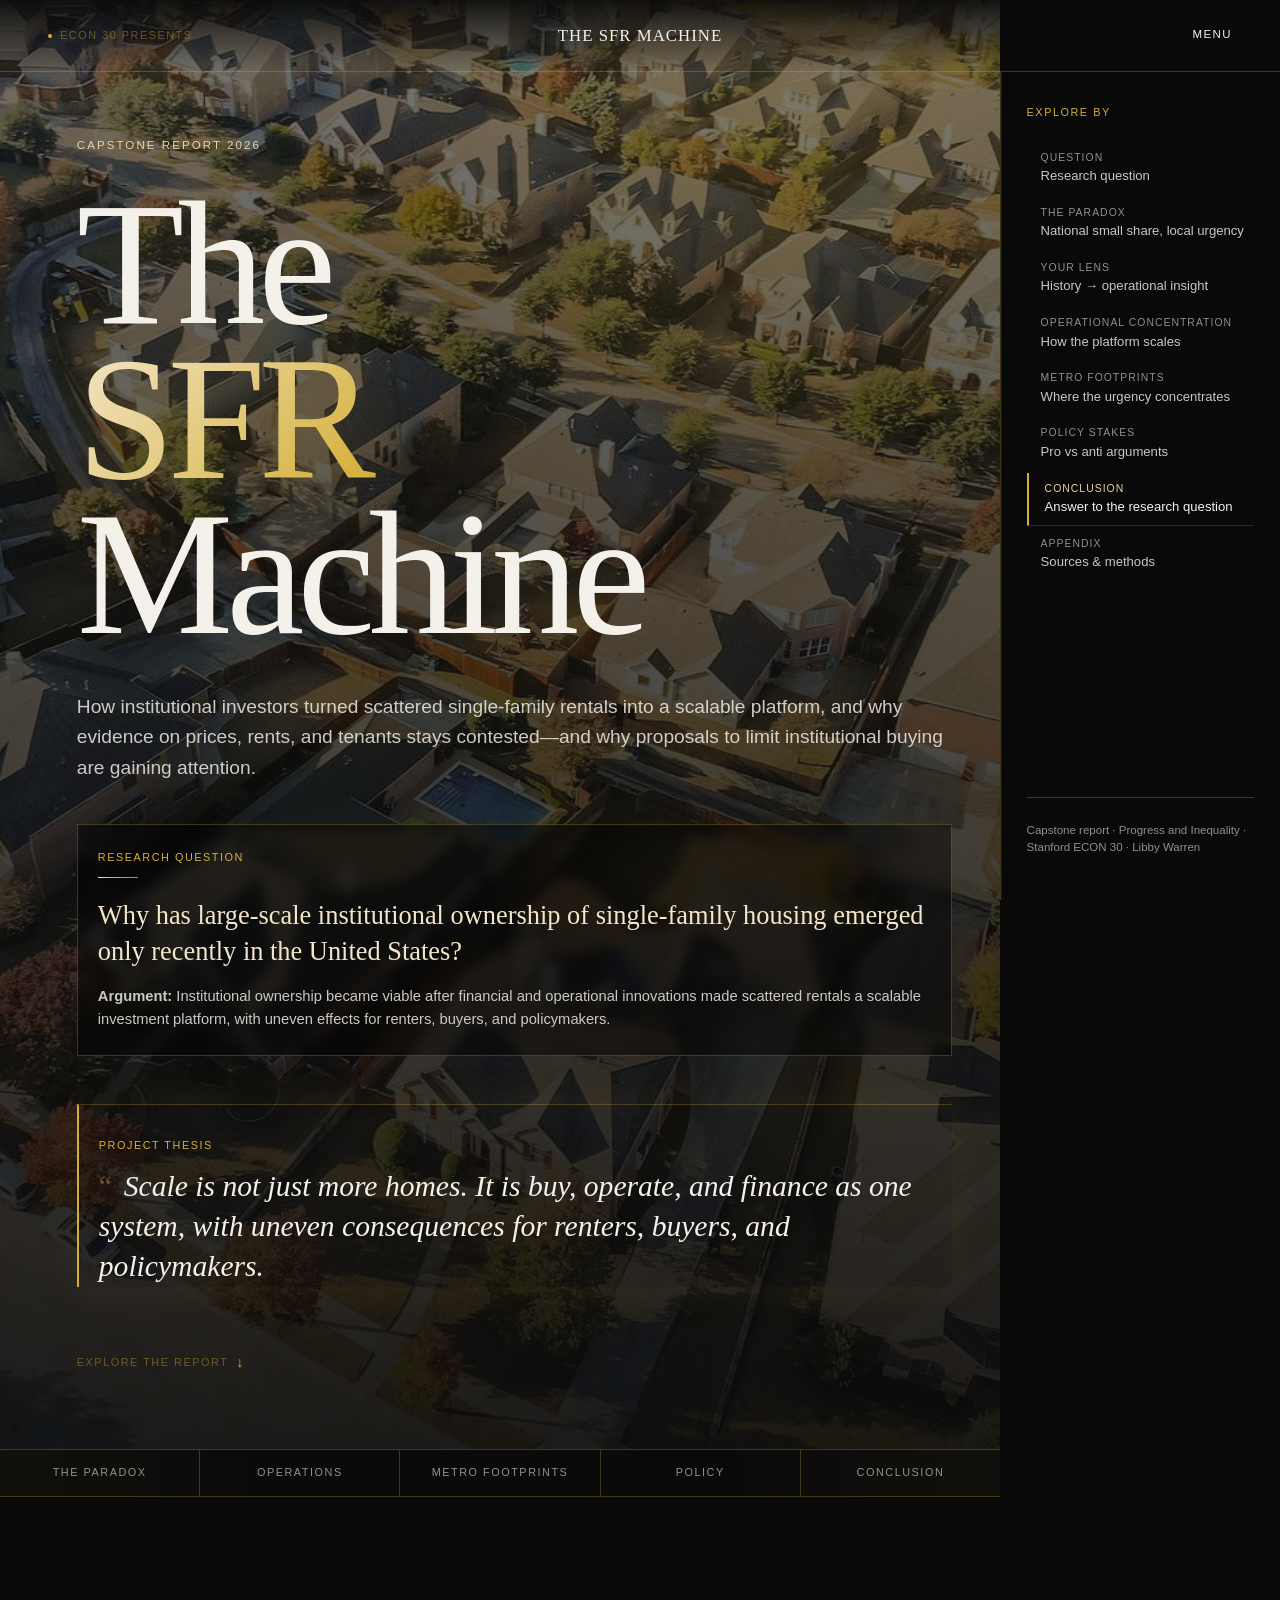
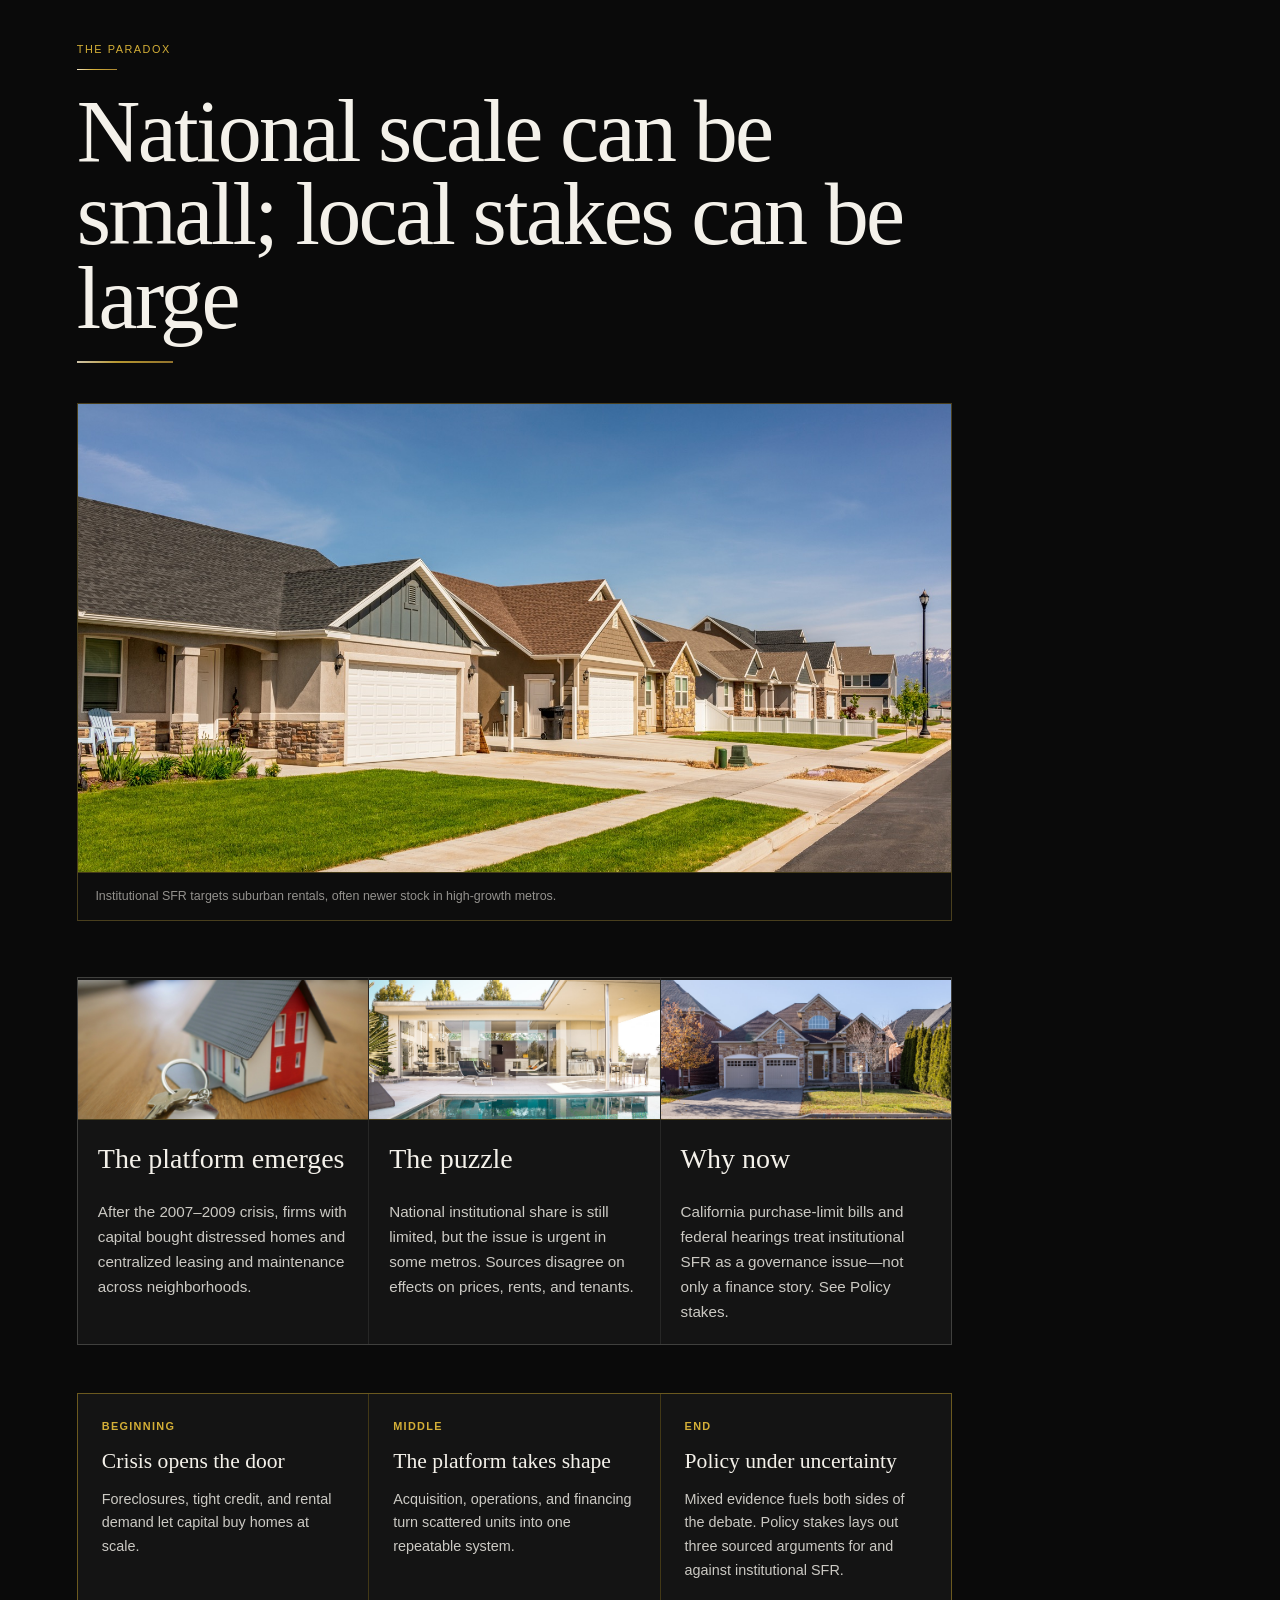
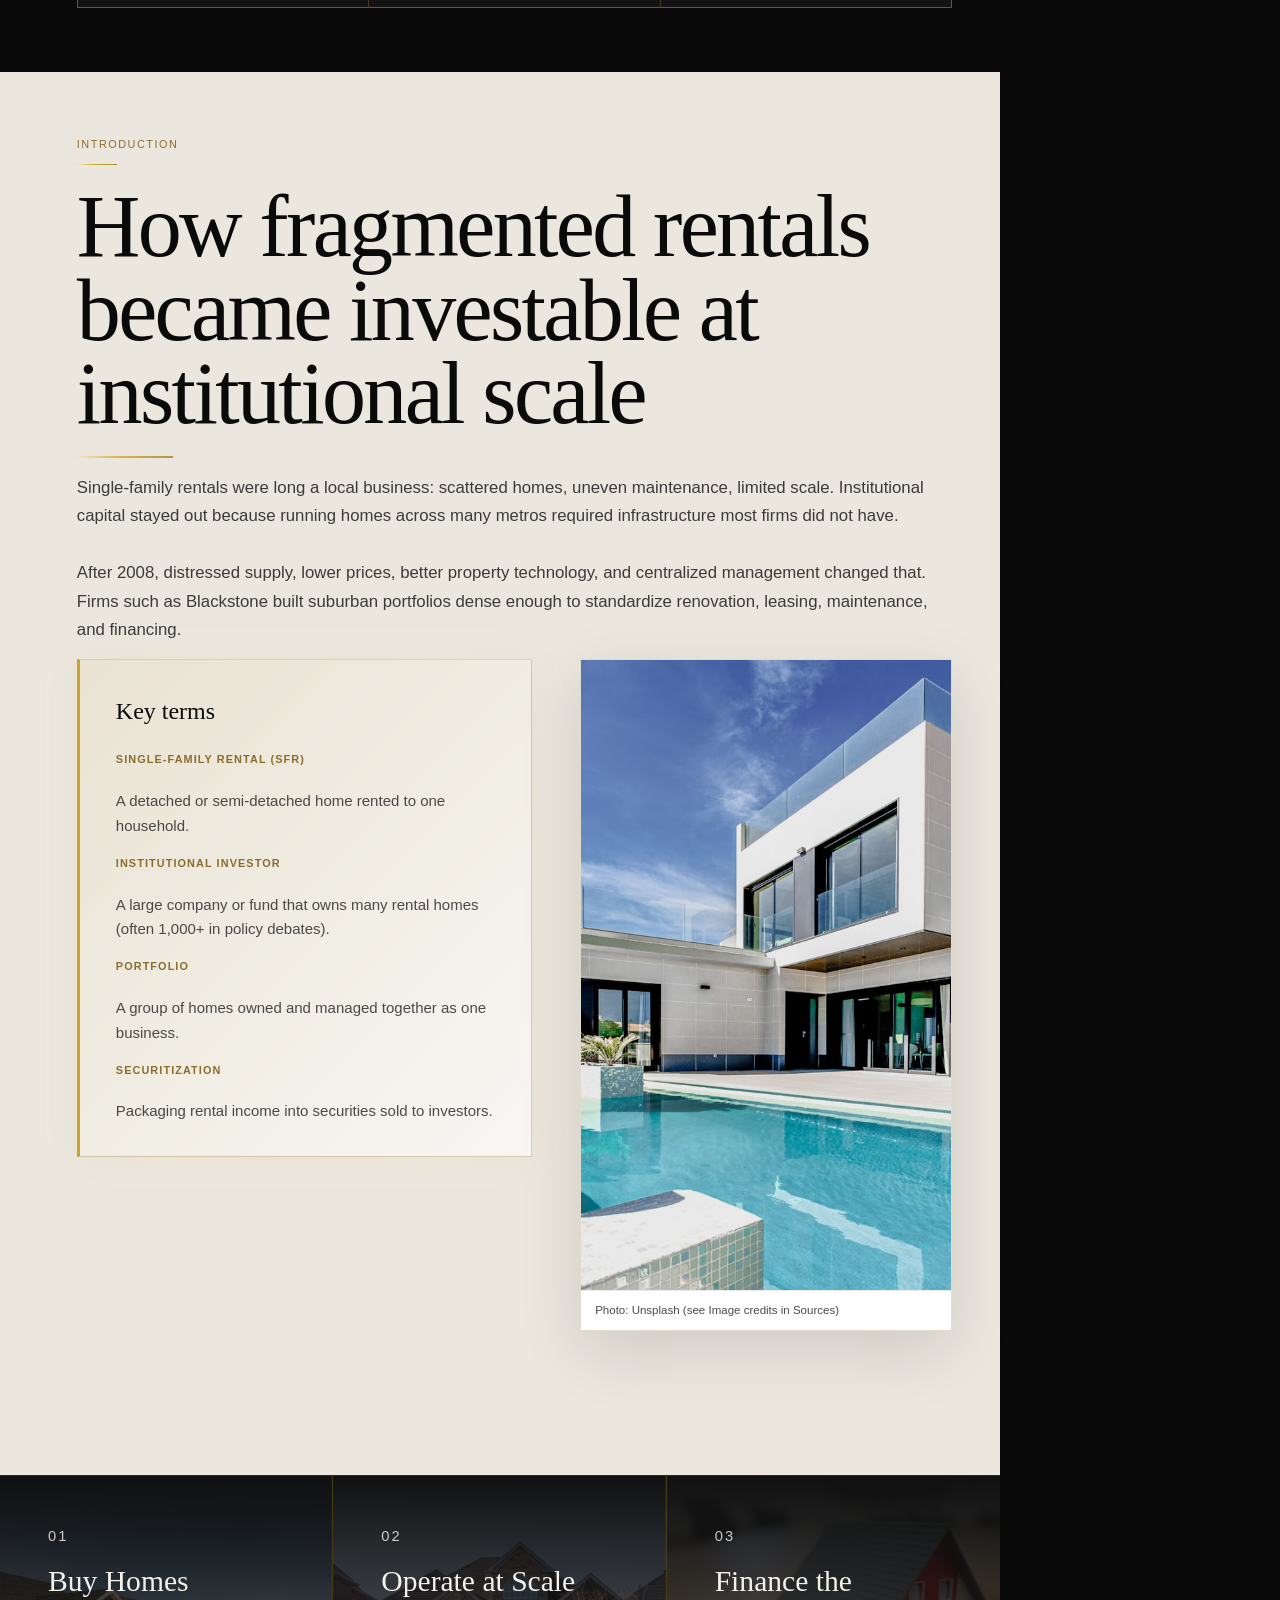
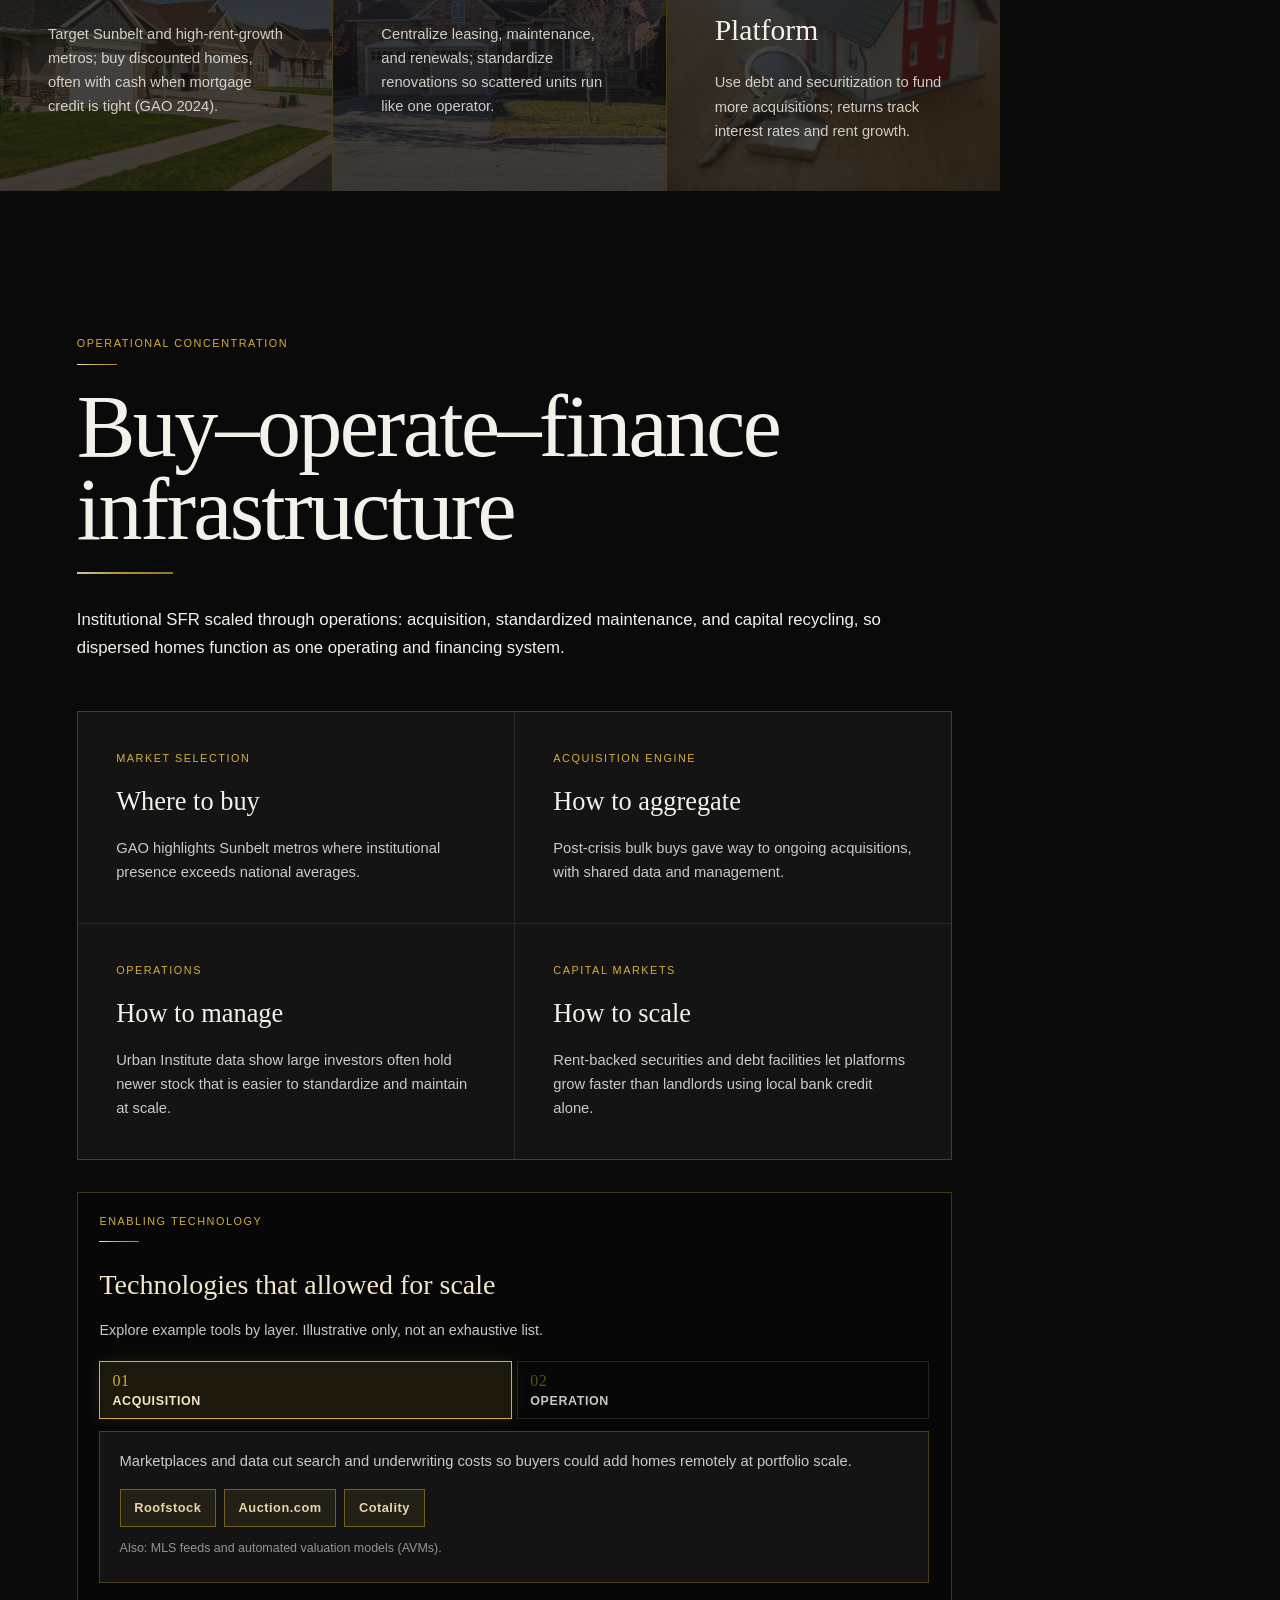
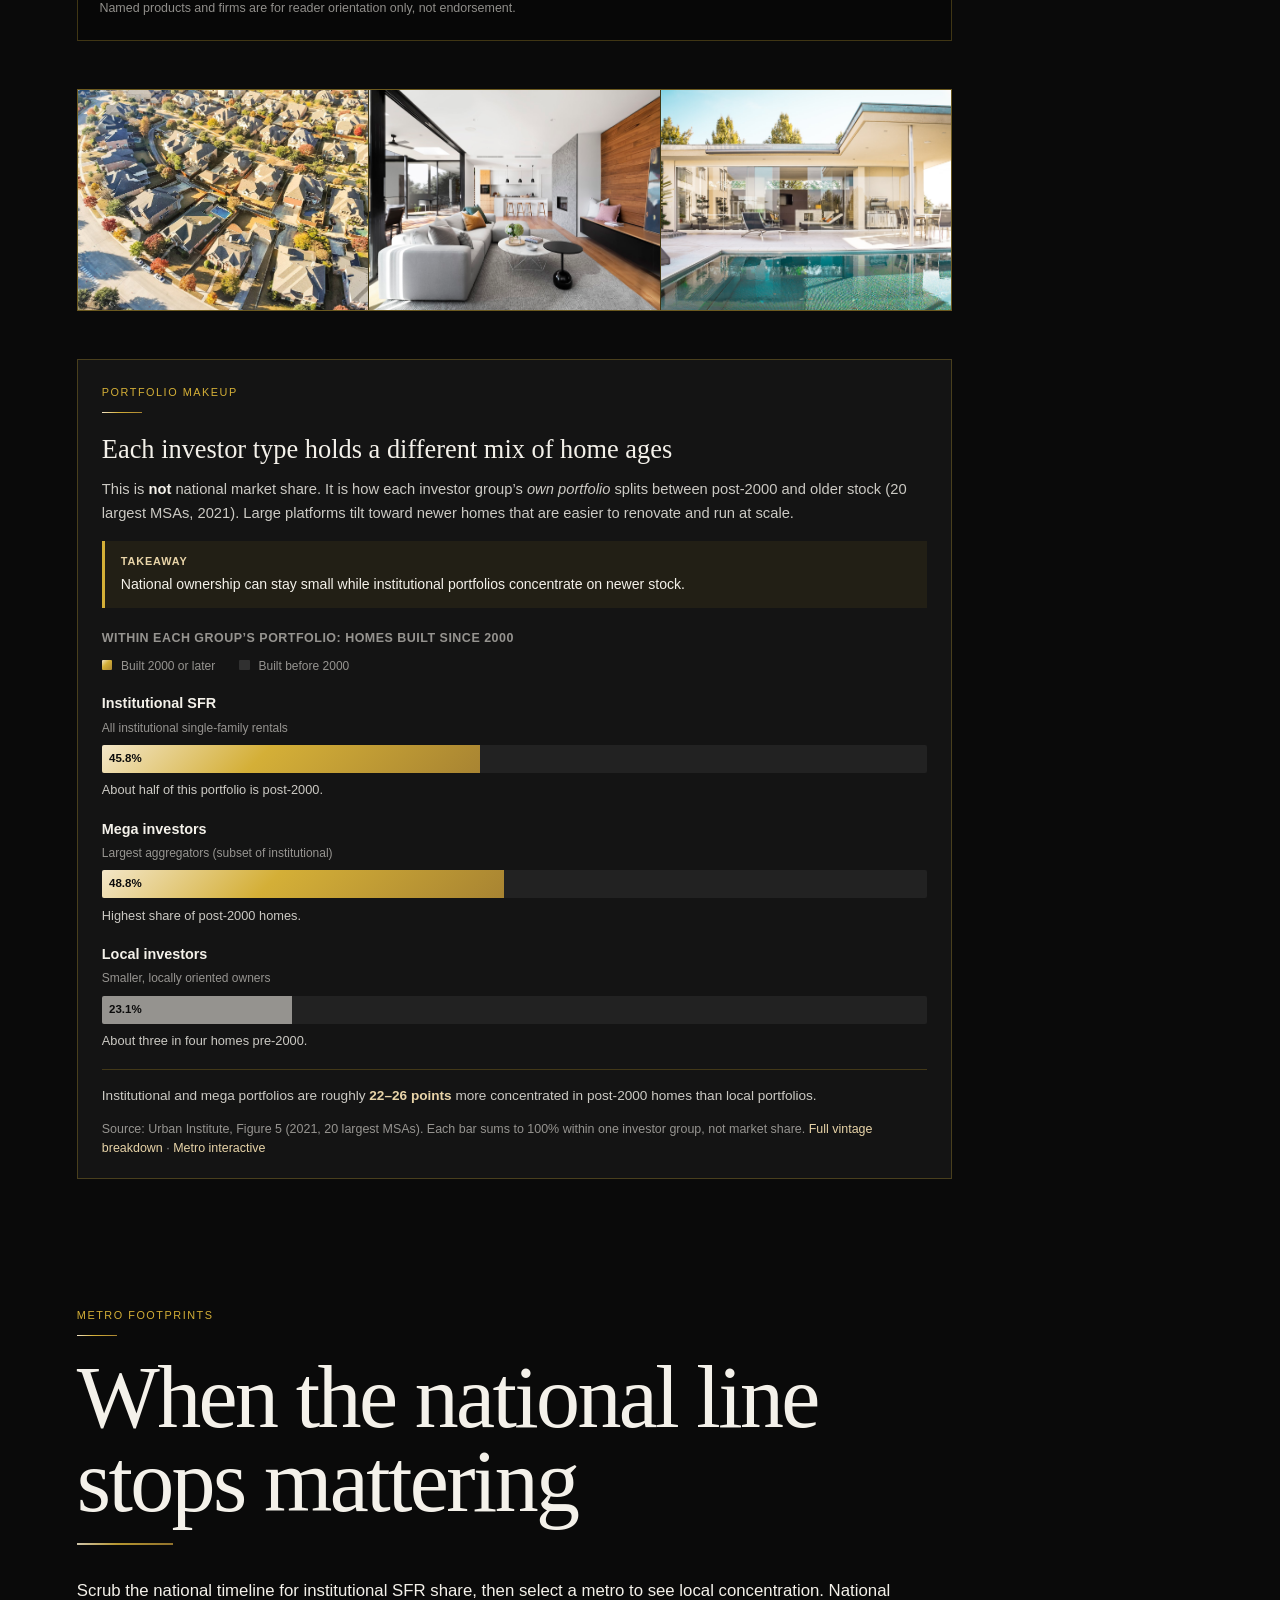
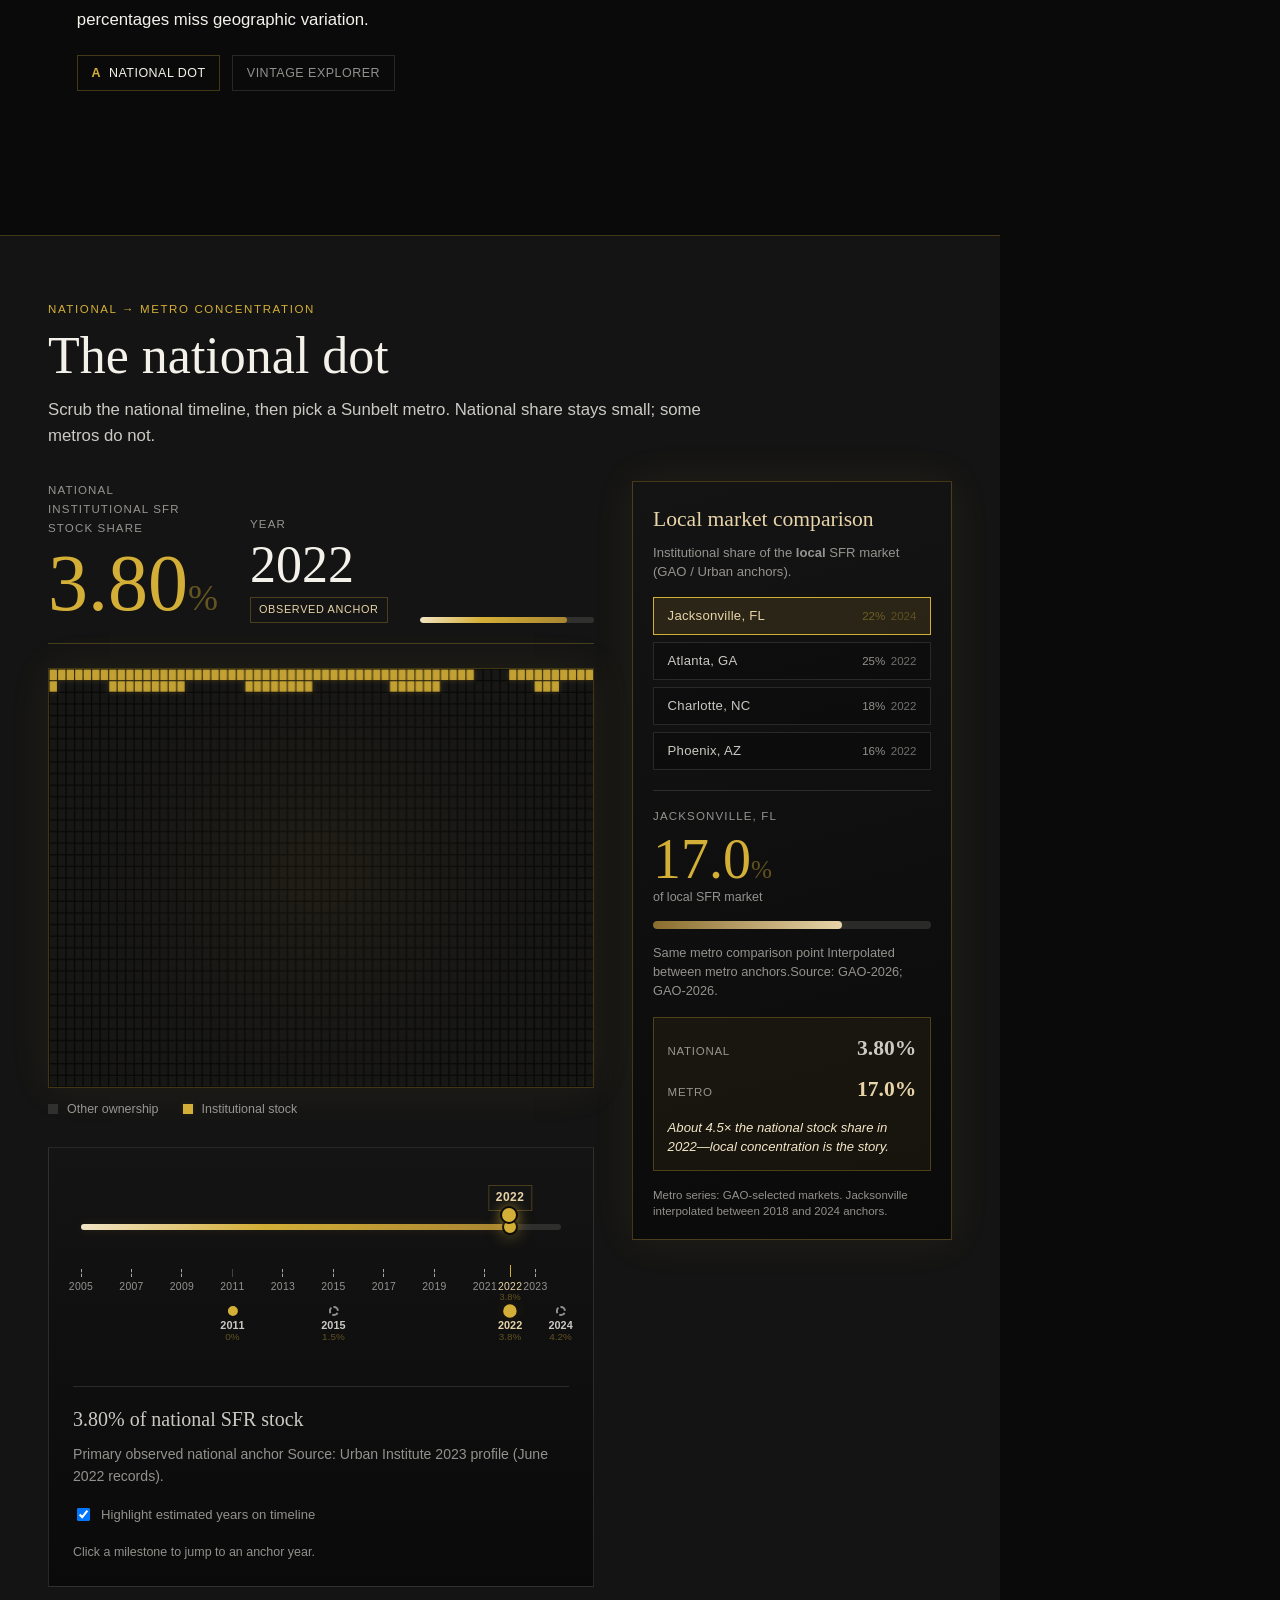
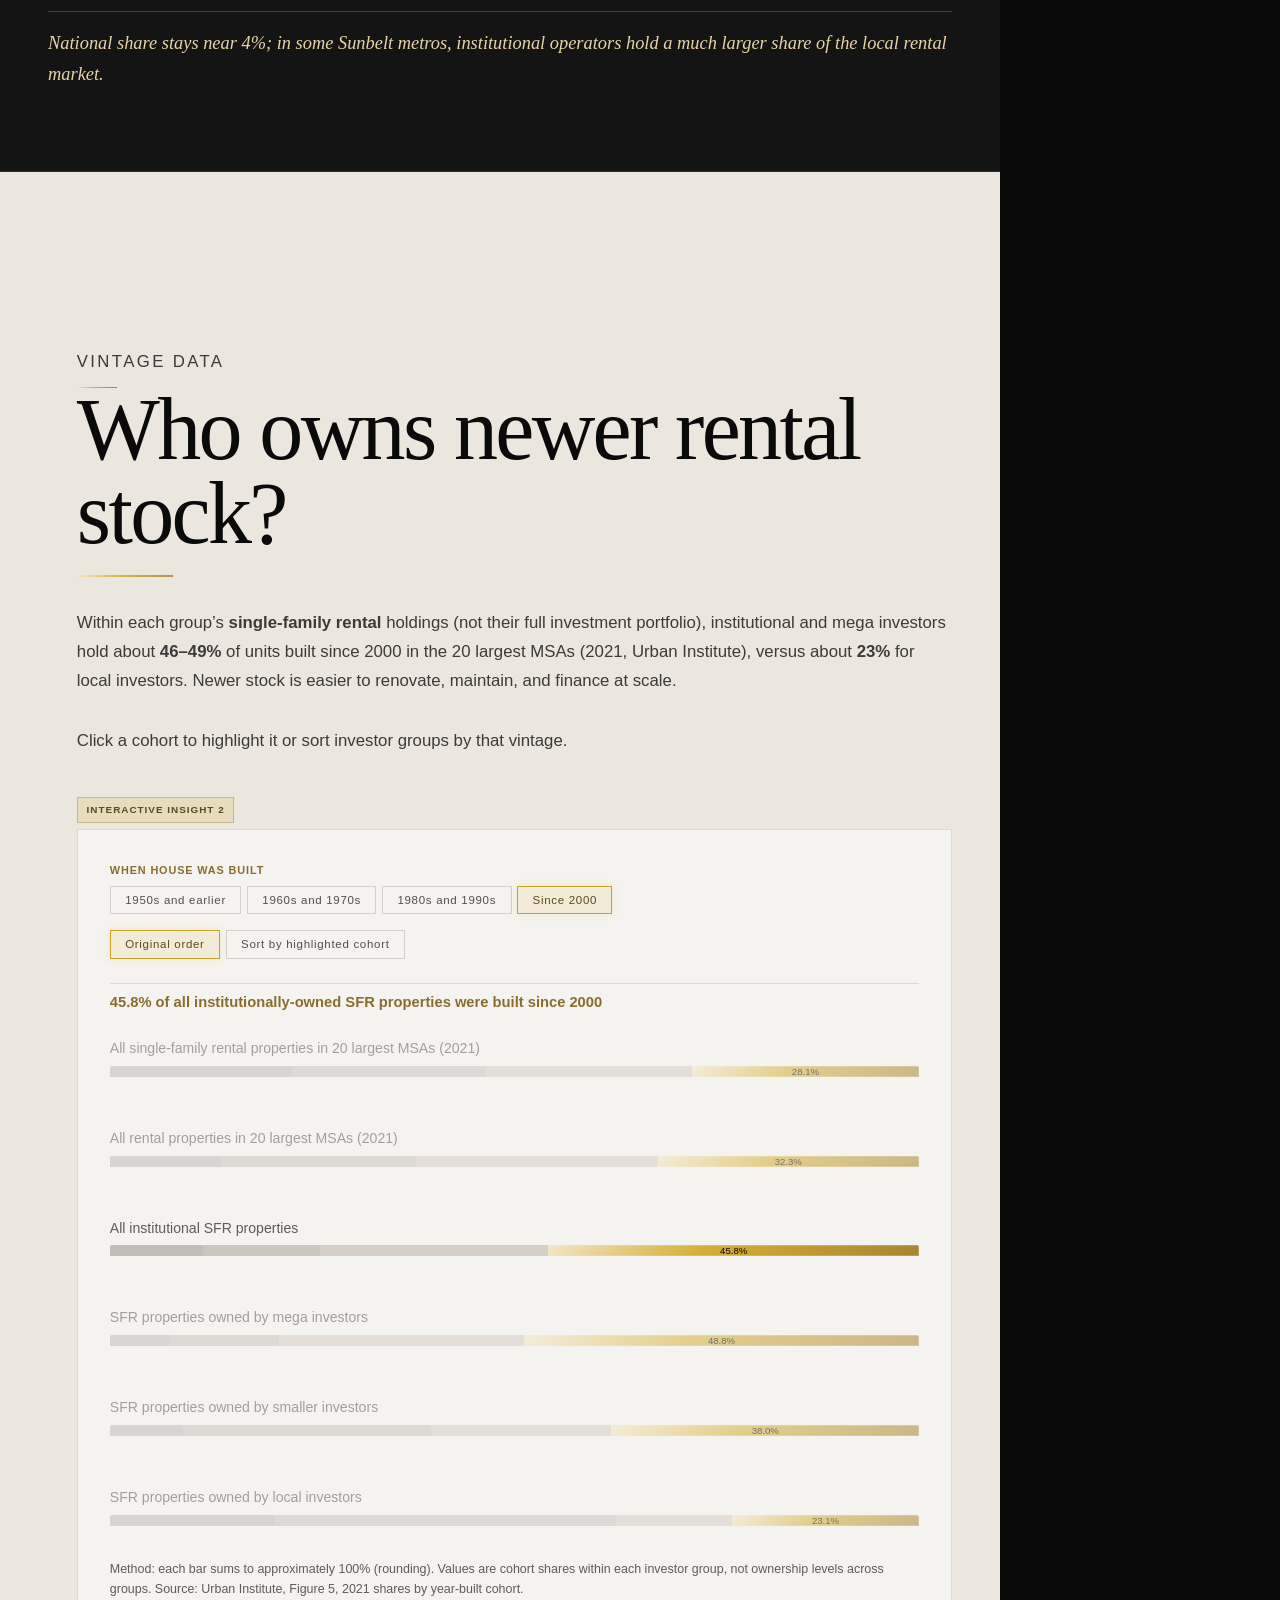
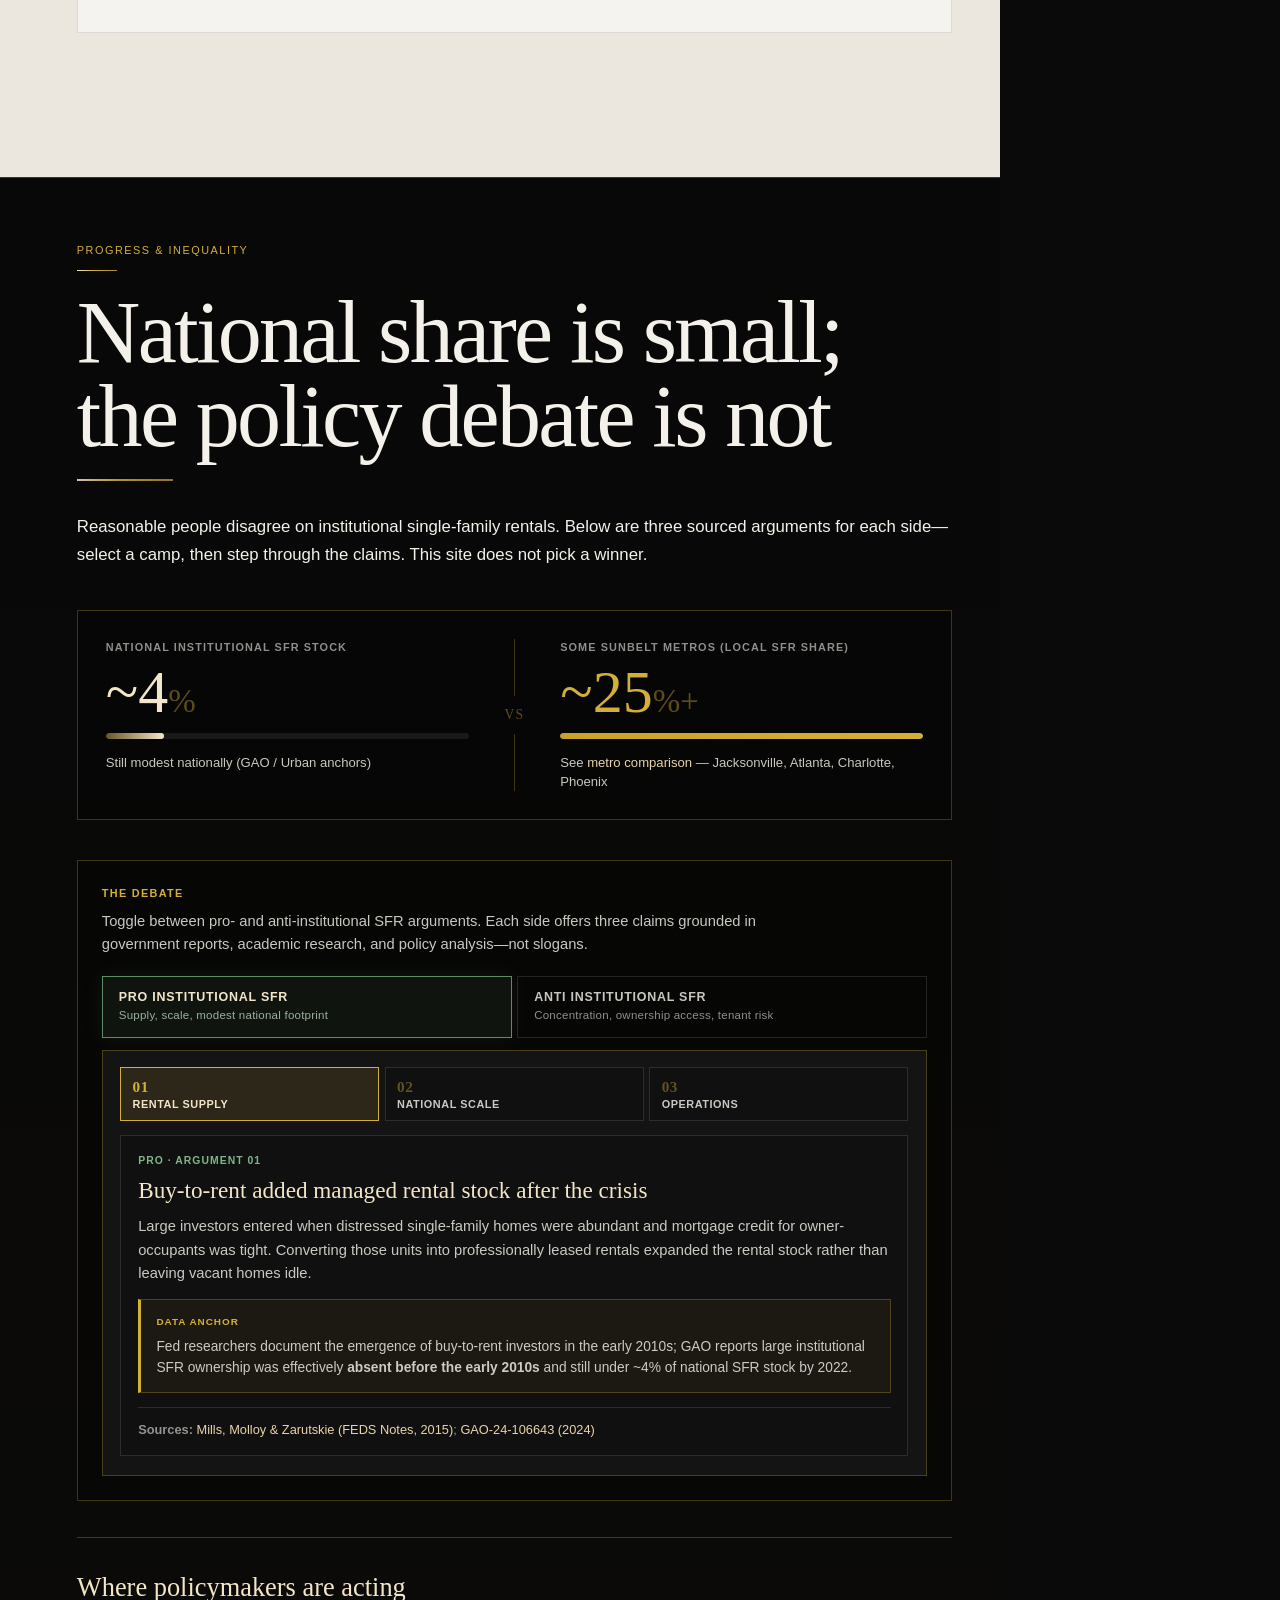
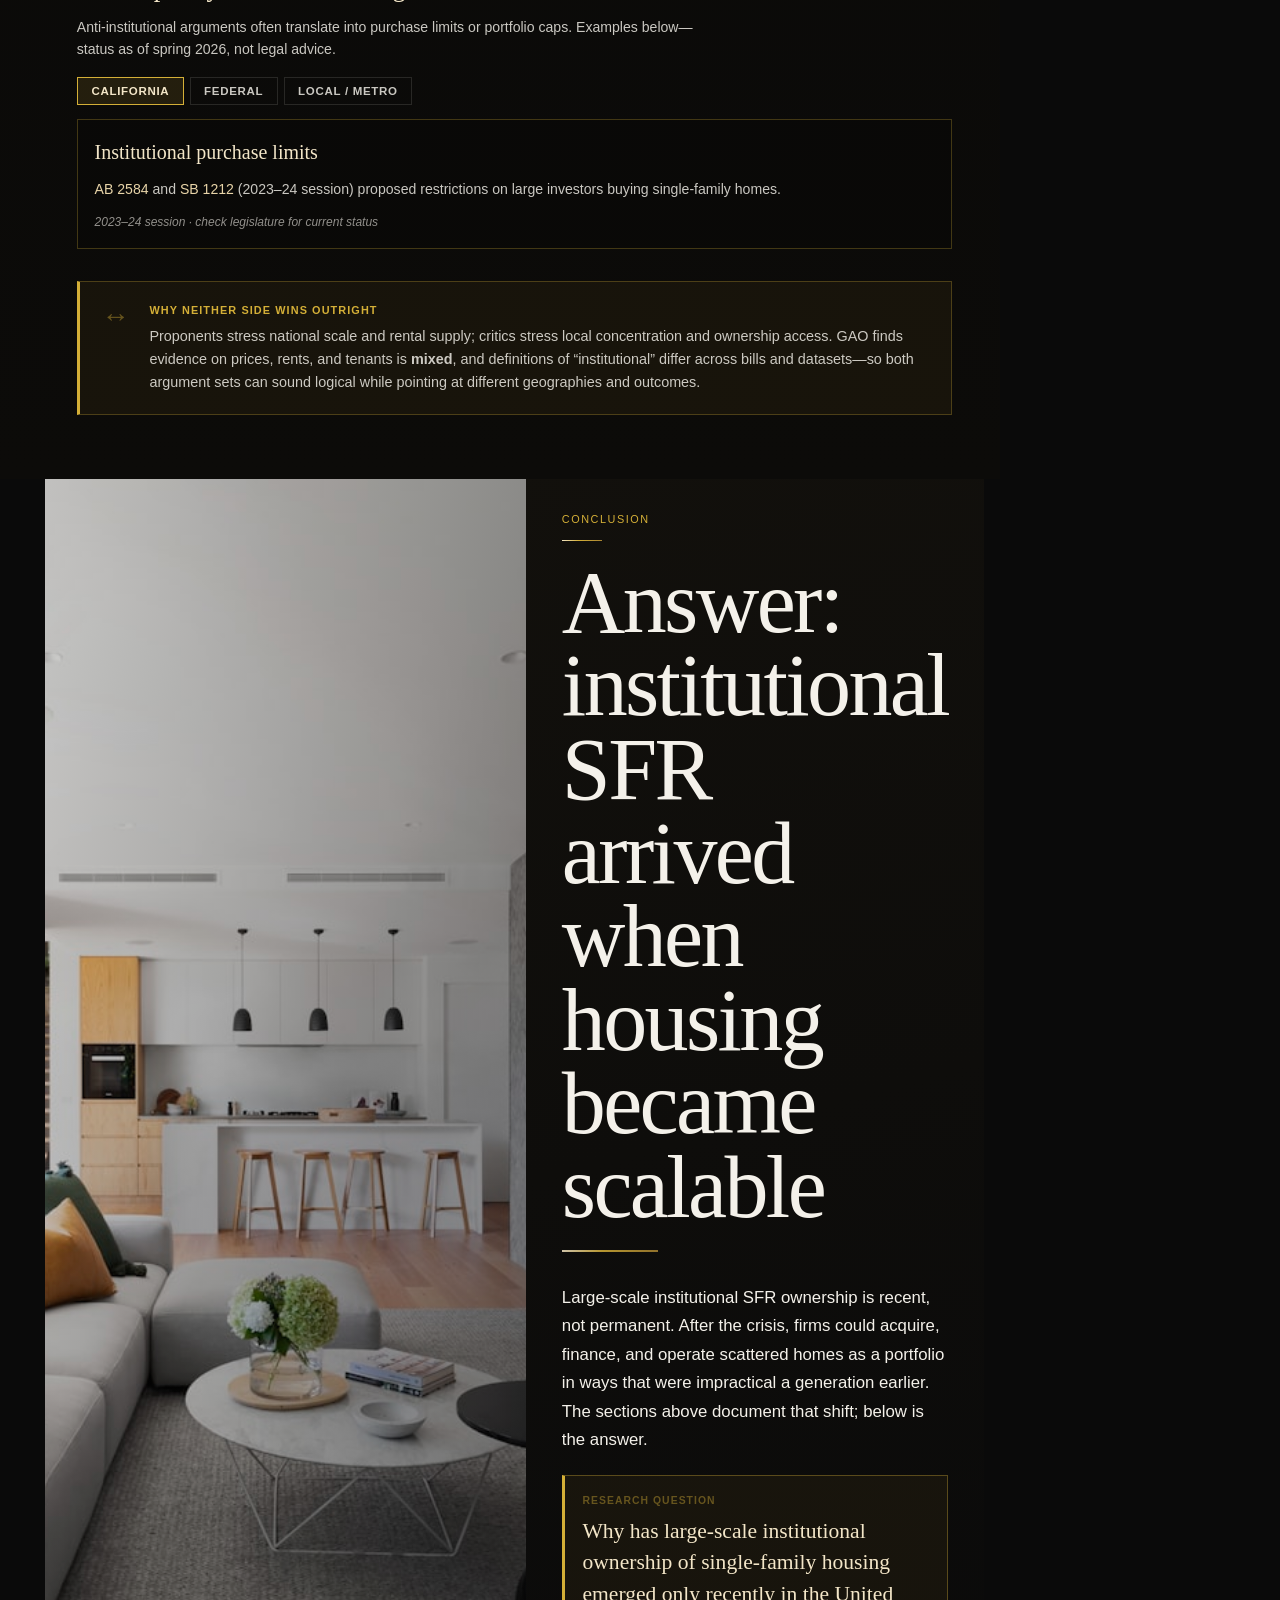
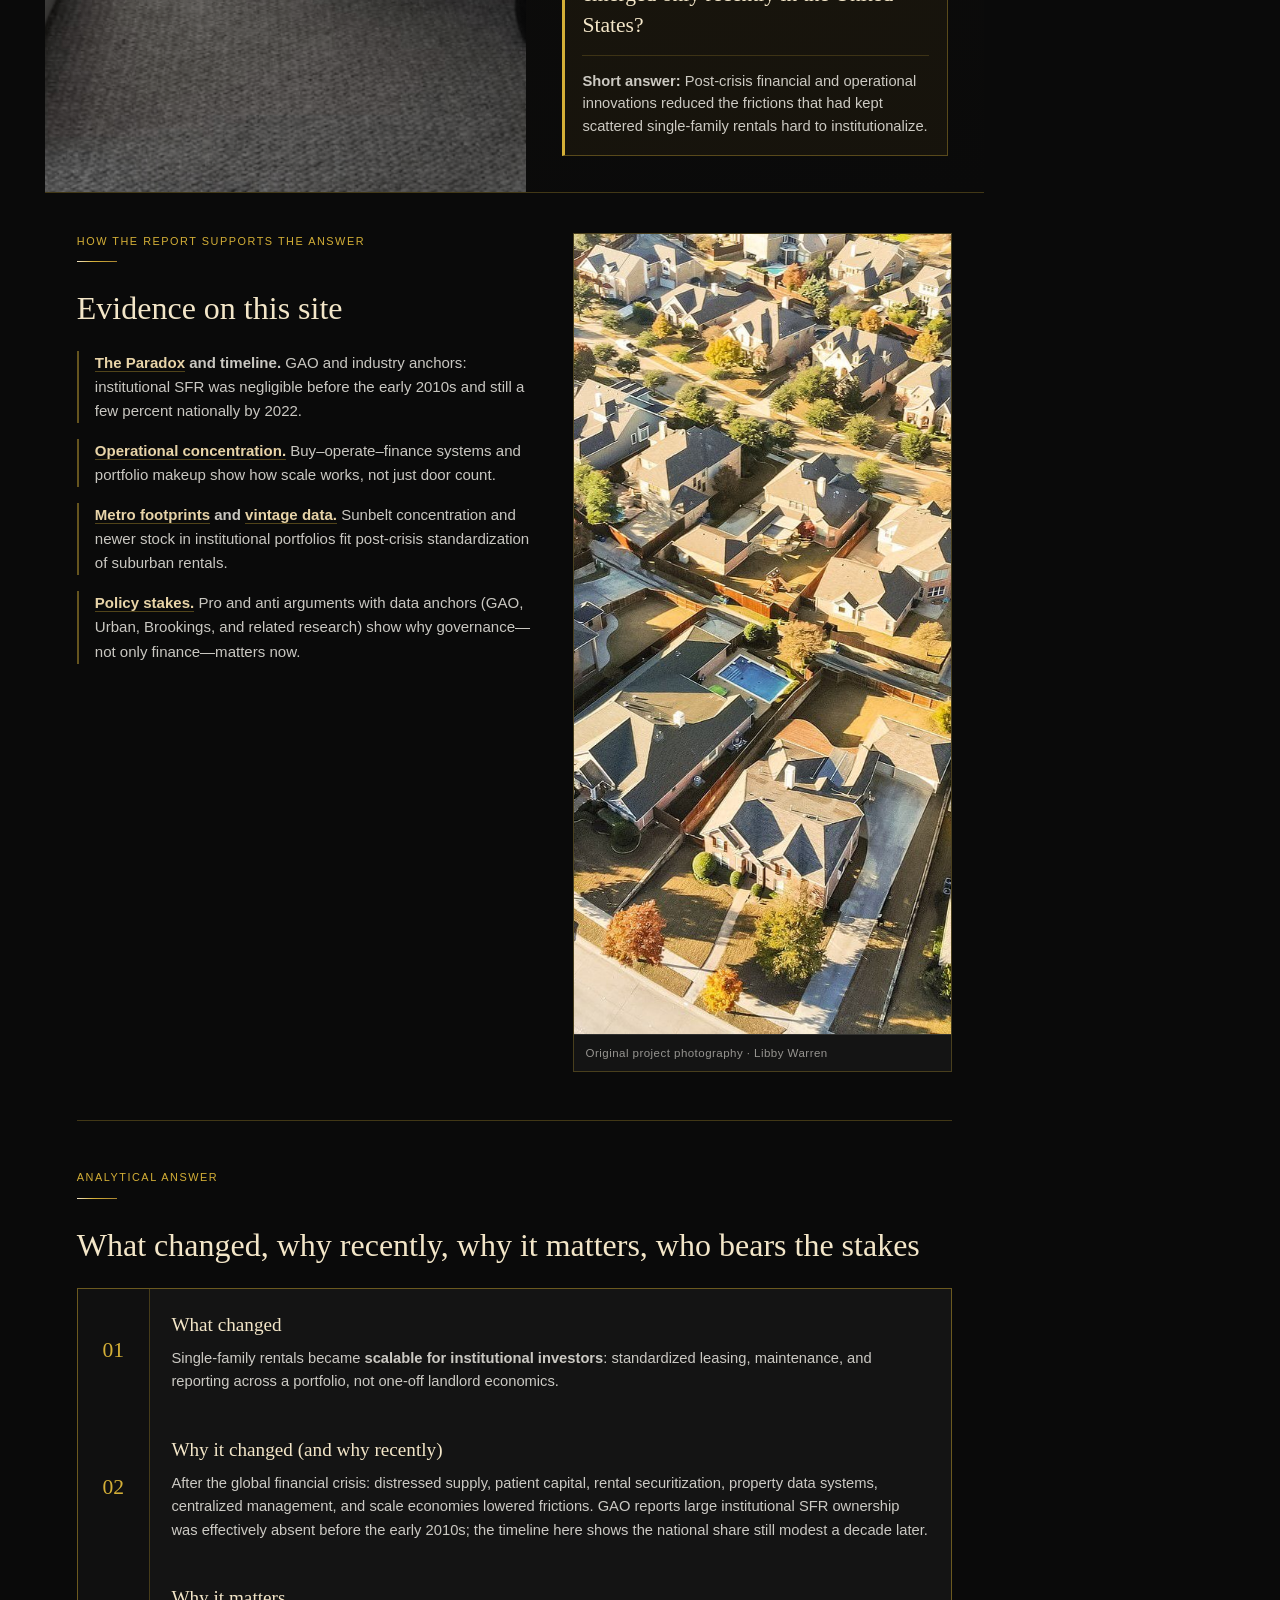
==== commit b7f286b7: "Reframe policy section as dynamic pro vs anti debate Three sourced arguments per side with data anch" ====
--- a/index.html
+++ b/index.html
@@ -27,7 +27,7 @@
           <li><a href="#mission"><span>Your lens</span>History → operational insight</a></li>
           <li><a href="#platform"><span>Operational Concentration</span>How the platform scales</a></li>
           <li><a href="#interactives"><span>Metro Footprints</span>Where the urgency concentrates</a></li>
-          <li><a href="#policy"><span>Policy stakes</span>Limits, tradeoffs, definitions</a></li>
+          <li><a href="#policy"><span>Policy stakes</span>Pro vs anti arguments</a></li>
           <li><a href="#conclusion"><span>Conclusion</span>Answer to the research question</a></li>
           <li><a href="#sources"><span>Appendix</span>Sources &amp; methods</a></li>
         </ul>
@@ -150,8 +150,8 @@
             <span class="arc-label">End</span>
             <h3>Policy under uncertainty</h3>
             <p>
-              Mixed evidence points to tradeoffs: purchase limits, portfolio caps, transparency, or tenant
-              rules—not slogans. <a href="#policy">Policy stakes</a> maps who may gain or lose ground.
+              Mixed evidence fuels both sides of the debate. <a href="#policy">Policy stakes</a> lays out three
+              sourced arguments for and against institutional SFR.
             </p>
           </article>
         </div>
@@ -642,9 +642,8 @@
         <p class="eyebrow">Progress &amp; inequality</p>
         <h2 id="policy-title" class="panel-title">National share is small; the policy debate is not</h2>
         <p class="panel-intro">
-          Institutional SFR stock remains a few percent nationally, but in some Sunbelt metros large operators
-          hold a much larger <strong>local</strong> share. That gap helps explain purchase-limit and portfolio-cap
-          proposals—even while GAO finds mixed evidence on prices, rents, and tenants.
+          Reasonable people disagree on institutional single-family rentals. Below are three sourced arguments
+          for each side—select a camp, then step through the claims. This site does not pick a winner.
         </p>
 
         <div class="policy-gap" aria-label="National versus local institutional share">
@@ -675,414 +674,279 @@
 
         <div class="policy-explorer" data-policy-explorer aria-labelledby="policy-explorer-heading">
           <div class="policy-explorer__head">
-            <p class="policy-explorer__eyebrow" id="policy-explorer-heading">Interactive policy map</p>
+            <p class="policy-explorer__eyebrow" id="policy-explorer-heading">The debate</p>
             <p class="policy-explorer__lead">
-              No net good-or-bad verdict—select a view to compare stakeholder tradeoffs, policy tools, and
-              live proposal examples.
-            </p>
-          </div>
-
-          <div class="policy-explorer-tabs" role="tablist" aria-label="Policy views">
+              Toggle between pro- and anti-institutional SFR arguments. Each side offers three claims grounded in
+              government reports, academic research, and policy analysis—not slogans.
+            </p>
+          </div>
+
+          <div class="policy-debate-sides" role="tablist" aria-label="Pro or anti institutional SFR">
             <button
               type="button"
-              class="policy-explorer-tab is-active"
+              class="policy-debate-side is-active policy-debate-side--pro"
               role="tab"
-              id="policy-tab-stakes"
+              id="debate-tab-pro"
               aria-selected="true"
-              aria-controls="policy-panel-stakes"
-              data-policy-tab="stakes"
+              aria-controls="debate-panel-pro"
+              data-debate-side="pro"
             >
-              <span class="policy-explorer-tab__num">01</span>
-              Stakeholders
+              <span class="policy-debate-side__label">Pro institutional SFR</span>
+              <span class="policy-debate-side__hint">Supply, scale, modest national footprint</span>
             </button>
             <button
               type="button"
-              class="policy-explorer-tab"
+              class="policy-debate-side policy-debate-side--anti"
               role="tab"
-              id="policy-tab-tools"
+              id="debate-tab-anti"
               aria-selected="false"
-              aria-controls="policy-panel-tools"
-              data-policy-tab="tools"
+              aria-controls="debate-panel-anti"
+              data-debate-side="anti"
               tabindex="-1"
             >
-              <span class="policy-explorer-tab__num">02</span>
-              Policy tools
+              <span class="policy-debate-side__label">Anti institutional SFR</span>
+              <span class="policy-debate-side__hint">Concentration, ownership access, tenant risk</span>
             </button>
-            <button
-              type="button"
-              class="policy-explorer-tab"
-              role="tab"
-              id="policy-tab-proposals"
-              aria-selected="false"
-              aria-controls="policy-panel-proposals"
-              data-policy-tab="proposals"
-              tabindex="-1"
+          </div>
+
+          <div class="policy-explorer-stage policy-debate-stage">
+            <div
+              class="policy-debate-panel is-active"
+              role="tabpanel"
+              id="debate-panel-pro"
+              aria-labelledby="debate-tab-pro"
+              data-debate-side-panel="pro"
             >
-              <span class="policy-explorer-tab__num">03</span>
-              Proposals
-            </button>
-          </div>
-
-          <div class="policy-explorer-stage">
+              <div class="policy-arg-nav" role="tablist" aria-label="Pro arguments">
+                <button type="button" class="policy-arg-btn is-active" role="tab" aria-selected="true" data-debate-arg="1" id="pro-arg-tab-1" aria-controls="pro-arg-panel-1">
+                  <span class="policy-arg-btn__num">01</span> Rental supply
+                </button>
+                <button type="button" class="policy-arg-btn" role="tab" aria-selected="false" data-debate-arg="2" id="pro-arg-tab-2" aria-controls="pro-arg-panel-2" tabindex="-1">
+                  <span class="policy-arg-btn__num">02</span> National scale
+                </button>
+                <button type="button" class="policy-arg-btn" role="tab" aria-selected="false" data-debate-arg="3" id="pro-arg-tab-3" aria-controls="pro-arg-panel-3" tabindex="-1">
+                  <span class="policy-arg-btn__num">03</span> Operations
+                </button>
+              </div>
+              <div class="policy-arg-stage">
+                <article class="policy-arg-detail is-active" role="tabpanel" id="pro-arg-panel-1" aria-labelledby="pro-arg-tab-1" data-debate-arg-panel="1">
+                  <p class="policy-arg-detail__tag policy-arg-detail__tag--pro">Pro · Argument 01</p>
+                  <h4 class="policy-arg-detail__title">Buy-to-rent added managed rental stock after the crisis</h4>
+                  <p class="policy-arg-detail__claim">
+                    Large investors entered when distressed single-family homes were abundant and mortgage credit
+                    for owner-occupants was tight. Converting those units into professionally leased rentals
+                    expanded the rental stock rather than leaving vacant homes idle.
+                  </p>
+                  <div class="policy-arg-detail__data">
+                    <p class="policy-arg-detail__data-label">Data anchor</p>
+                    <p>
+                      Fed researchers document the emergence of buy-to-rent investors in the early 2010s; GAO reports
+                      large institutional SFR ownership was effectively <strong>absent before the early 2010s</strong>
+                      and still under ~4% of national SFR stock by 2022.
+                    </p>
+                  </div>
+                  <p class="policy-arg-detail__source">
+                    <strong>Sources:</strong>
+                    <a href="https://www.federalreserve.gov/econres/notes/feds-notes/the-emergence-of-buy-to-rent-investors-in-the-single-family-rental-market-20150902.html" target="_blank" rel="noopener noreferrer">Mills, Molloy &amp; Zarutskie (FEDS Notes, 2015)</a>;
+                    <a href="https://www.gao.gov/products/gao-24-106643" target="_blank" rel="noopener noreferrer">GAO-24-106643 (2024)</a>
+                  </p>
+                </article>
+                <article class="policy-arg-detail" role="tabpanel" id="pro-arg-panel-2" aria-labelledby="pro-arg-tab-2" data-debate-arg-panel="2" hidden>
+                  <p class="policy-arg-detail__tag policy-arg-detail__tag--pro">Pro · Argument 02</p>
+                  <h4 class="policy-arg-detail__title">National footprint is too small to be the main affordability driver</h4>
+                  <p class="policy-arg-detail__claim">
+                    Even after a decade of growth, institutional operators hold only a few percent of U.S.
+                    single-family rental stock. Critics of broad purchase bans argue that supply, zoning, and
+                    interest rates matter more—and that shutting out large landlords could shrink rental options.
+                  </p>
+                  <div class="policy-arg-detail__data">
+                    <p class="policy-arg-detail__data-label">Data anchor</p>
+                    <p>
+                      Urban Institute estimates ~<strong>574,000</strong> institutional SFR units (~<strong>3.8%</strong>
+                      of ~15.1M one-unit rentals) in 2022. Brookings cautions that banning institutional buyers is
+                      unlikely to fix affordability and may backfire on rental supply.
+                    </p>
+                  </div>
+                  <p class="policy-arg-detail__source">
+                    <strong>Sources:</strong>
+                    <a href="https://www.urban.org/research/publication/profile-institutional-single-family-rental-housing-market" target="_blank" rel="noopener noreferrer">Urban Institute (2023 profile)</a>;
+                    <a href="https://www.brookings.edu/articles/banning-institutional-investors-from-buying-single-family-homes-would-be-a-mistake/" target="_blank" rel="noopener noreferrer">Gyourko, Brookings (2026)</a>
+                  </p>
+                </article>
+                <article class="policy-arg-detail" role="tabpanel" id="pro-arg-panel-3" aria-labelledby="pro-arg-tab-3" data-debate-arg-panel="3" hidden>
+                  <p class="policy-arg-detail__tag policy-arg-detail__tag--pro">Pro · Argument 03</p>
+                  <h4 class="policy-arg-detail__title">Portfolio operations can standardize management</h4>
+                  <p class="policy-arg-detail__claim">
+                    Institutional platforms centralize leasing, maintenance, and reporting across scattered homes—
+                    functions that small landlords often struggle to perform consistently at scale. Proponents argue
+                    this professionalization can improve housing quality where execution is strong.
+                  </p>
+                  <div class="policy-arg-detail__data">
+                    <p class="policy-arg-detail__data-label">Data anchor</p>
+                    <p>
+                      Urban Institute profiles centralized acquisition and property-management systems; GAO notes
+                      tenant outcomes are <strong>mixed and understudied</strong>, but the operating model is built
+                      for repeatable buy–renovate–lease–maintain workflows across metros.
+                    </p>
+                  </div>
+                  <p class="policy-arg-detail__source">
+                    <strong>Sources:</strong>
+                    <a href="https://www.urban.org/research/publication/profile-institutional-single-family-rental-housing-market" target="_blank" rel="noopener noreferrer">Goodman et al., Urban Institute (2023)</a>;
+                    <a href="https://www.gao.gov/products/gao-24-106643" target="_blank" rel="noopener noreferrer">GAO-24-106643 (2024)</a>
+                  </p>
+                </article>
+              </div>
+            </div>
+
             <div
-              class="policy-explorer-panel is-active"
+              class="policy-debate-panel"
               role="tabpanel"
-              id="policy-panel-stakes"
-              aria-labelledby="policy-tab-stakes"
-              data-policy-panel="stakes"
-            >
-              <div class="policy-stakes">
-                <div class="policy-stake-nav" role="tablist" aria-label="Stakeholder groups">
-                  <button
-                    type="button"
-                    class="policy-stake-btn is-active"
-                    role="tab"
-                    aria-selected="true"
-                    data-stake="renters"
-                    id="stake-tab-renters"
-                    aria-controls="stake-panel-renters"
-                  >
-                    Renters
-                  </button>
-                  <button
-                    type="button"
-                    class="policy-stake-btn"
-                    role="tab"
-                    aria-selected="false"
-                    data-stake="buyers"
-                    id="stake-tab-buyers"
-                    aria-controls="stake-panel-buyers"
-                    tabindex="-1"
-                  >
-                    Buyers
-                  </button>
-                  <button
-                    type="button"
-                    class="policy-stake-btn"
-                    role="tab"
-                    aria-selected="false"
-                    data-stake="investors"
-                    id="stake-tab-investors"
-                    aria-controls="stake-panel-investors"
-                    tabindex="-1"
-                  >
-                    Investors
-                  </button>
-                  <button
-                    type="button"
-                    class="policy-stake-btn"
-                    role="tab"
-                    aria-selected="false"
-                    data-stake="small-landlords"
-                    id="stake-tab-small-landlords"
-                    aria-controls="stake-panel-small-landlords"
-                    tabindex="-1"
-                  >
-                    Small landlords
-                  </button>
-                </div>
-
-                <div class="policy-stake-stage">
-                  <article
-                    class="policy-stake-detail is-active"
-                    role="tabpanel"
-                    id="stake-panel-renters"
-                    aria-labelledby="stake-tab-renters"
-                    data-stake-panel="renters"
-                  >
-                    <div class="policy-stake-split">
-                      <div class="policy-stake-split__col policy-stake-split__col--gain">
-                        <p class="policy-stake-split__label">Possible benefits</p>
-                        <p>Standardized leasing and maintenance in some markets; professional management at scale.</p>
-                      </div>
-                      <div class="policy-stake-split__col policy-stake-split__col--harm">
-                        <p class="policy-stake-split__label">Possible harms</p>
-                        <p>Fees, renewal pressure, and eviction risk where tenant protections are weak.</p>
-                      </div>
-                    </div>
-                    <p class="policy-stake-evidence"><strong>Evidence:</strong> GAO (2024) — mixed on maintenance and fees.</p>
-                  </article>
-                  <article
-                    class="policy-stake-detail"
-                    role="tabpanel"
-                    id="stake-panel-buyers"
-                    aria-labelledby="stake-tab-buyers"
-                    data-stake-panel="buyers"
-                    hidden
-                  >
-                    <div class="policy-stake-split">
-                      <div class="policy-stake-split__col policy-stake-split__col--gain">
-                        <p class="policy-stake-split__label">Possible benefits</p>
-                        <p>More rental supply when investors hold formerly owner-occupied homes.</p>
-                      </div>
-                      <div class="policy-stake-split__col policy-stake-split__col--harm">
-                        <p class="policy-stake-split__label">Possible harms</p>
-                        <p>Competition for starter homes; local price pressure in tight markets.</p>
-                      </div>
-                    </div>
-                    <p class="policy-stake-evidence"><strong>Evidence:</strong> Mixed on institutional buyers and home prices.</p>
-                  </article>
-                  <article
-                    class="policy-stake-detail"
-                    role="tabpanel"
-                    id="stake-panel-investors"
-                    aria-labelledby="stake-tab-investors"
-                    data-stake-panel="investors"
-                    hidden
-                  >
-                    <div class="policy-stake-split">
-                      <div class="policy-stake-split__col policy-stake-split__col--gain">
-                        <p class="policy-stake-split__label">Possible benefits</p>
-                        <p>Scalable asset class, capital markets access, portfolio operations.</p>
-                      </div>
-                      <div class="policy-stake-split__col policy-stake-split__col--harm">
-                        <p class="policy-stake-split__label">Possible harms</p>
-                        <p>Returns sensitive to interest rates, rent growth, and operating costs.</p>
-                      </div>
-                    </div>
-                    <p class="policy-stake-evidence"><strong>Evidence:</strong> Model viability varies with macro conditions.</p>
-                  </article>
-                  <article
-                    class="policy-stake-detail"
-                    role="tabpanel"
-                    id="stake-panel-small-landlords"
-                    aria-labelledby="stake-tab-small-landlords"
-                    data-stake-panel="small-landlords"
-                    hidden
-                  >
-                    <div class="policy-stake-split">
-                      <div class="policy-stake-split__col policy-stake-split__col--gain">
-                        <p class="policy-stake-split__label">Possible benefits</p>
-                        <p>Some may sell into institutional demand at favorable prices.</p>
-                      </div>
-                      <div class="policy-stake-split__col policy-stake-split__col--harm">
-                        <p class="policy-stake-split__label">Possible harms</p>
-                        <p>Harder to compete with scaled acquirers and centralized operations.</p>
-                      </div>
-                    </div>
-                    <p class="policy-stake-evidence"><strong>Evidence:</strong> Mechanism + debate; limited causal microdata.</p>
-                  </article>
-                </div>
-              </div>
-            </div>
-
-            <div
-              class="policy-explorer-panel"
-              role="tabpanel"
-              id="policy-panel-tools"
-              aria-labelledby="policy-tab-tools"
-              data-policy-panel="tools"
+              id="debate-panel-anti"
+              aria-labelledby="debate-tab-anti"
+              data-debate-side-panel="anti"
               hidden
             >
-              <div class="policy-tools">
-                <div class="policy-tools-rail" role="tablist" aria-label="Policy tool types">
-                  <button
-                    type="button"
-                    class="policy-tool-btn is-active"
-                    role="tab"
-                    aria-selected="true"
-                    data-tool="purchase"
-                    id="tool-tab-purchase"
-                    aria-controls="tool-panel-purchase"
-                  >
-                    <span class="policy-tool-btn__num">A</span>
-                    Purchase limits
-                  </button>
-                  <button
-                    type="button"
-                    class="policy-tool-btn"
-                    role="tab"
-                    aria-selected="false"
-                    data-tool="portfolio"
-                    id="tool-tab-portfolio"
-                    aria-controls="tool-panel-portfolio"
-                    tabindex="-1"
-                  >
-                    <span class="policy-tool-btn__num">B</span>
-                    Portfolio caps
-                  </button>
-                  <button
-                    type="button"
-                    class="policy-tool-btn"
-                    role="tab"
-                    aria-selected="false"
-                    data-tool="transparency"
-                    id="tool-tab-transparency"
-                    aria-controls="tool-panel-transparency"
-                    tabindex="-1"
-                  >
-                    <span class="policy-tool-btn__num">C</span>
-                    Transparency
-                  </button>
-                  <button
-                    type="button"
-                    class="policy-tool-btn"
-                    role="tab"
-                    aria-selected="false"
-                    data-tool="tenant"
-                    id="tool-tab-tenant"
-                    aria-controls="tool-panel-tenant"
-                    tabindex="-1"
-                  >
-                    <span class="policy-tool-btn__num">D</span>
-                    Tenant rules
-                  </button>
-                </div>
-                <div class="policy-tool-stage">
-                  <article class="policy-tool-detail is-active" role="tabpanel" id="tool-panel-purchase" data-tool-panel="purchase">
+              <div class="policy-arg-nav" role="tablist" aria-label="Anti arguments">
+                <button type="button" class="policy-arg-btn is-active" role="tab" aria-selected="true" data-debate-arg="1" id="anti-arg-tab-1" aria-controls="anti-arg-panel-1">
+                  <span class="policy-arg-btn__num">01</span> Local power
+                </button>
+                <button type="button" class="policy-arg-btn" role="tab" aria-selected="false" data-debate-arg="2" id="anti-arg-tab-2" aria-controls="anti-arg-panel-2" tabindex="-1">
+                  <span class="policy-arg-btn__num">02</span> Homeownership
+                </button>
+                <button type="button" class="policy-arg-btn" role="tab" aria-selected="false" data-debate-arg="3" id="anti-arg-tab-3" aria-controls="anti-arg-panel-3" tabindex="-1">
+                  <span class="policy-arg-btn__num">03</span> Renters
+                </button>
+              </div>
+              <div class="policy-arg-stage">
+                <article class="policy-arg-detail is-active" role="tabpanel" id="anti-arg-panel-1" aria-labelledby="anti-arg-tab-1" data-debate-arg-panel="1">
+                  <p class="policy-arg-detail__tag policy-arg-detail__tag--anti">Anti · Argument 01</p>
+                  <h4 class="policy-arg-detail__title">Local market power can far exceed the national average</h4>
+                  <p class="policy-arg-detail__claim">
+                    A small national share can still mean heavy institutional presence in specific Sunbelt metros.
+                    Critics argue local concentration gives large operators outsize influence over neighborhood rents,
+                    maintenance standards, and who gets to stay.
+                  </p>
+                  <div class="policy-arg-detail__data">
+                    <p class="policy-arg-detail__data-label">Data anchor</p>
                     <p>
-                      Restrict or ban institutional buyers from acquiring single-family homes—often the most
-                      visible proposal in state debates.
+                      GAO highlights metros where institutional SFR share exceeds national averages. This site’s
+                      <a href="#lab-national-dot">metro lab</a> anchors Jacksonville, Atlanta, Charlotte, and Phoenix—
+                      markets where local institutional share can approach the <strong>~25% scale</strong> while the
+                      U.S. line stays near 4%.
                     </p>
-                    <p class="policy-tool-detail__note">
-                      Thresholds in bills (e.g., 1,000+ homes) may not match research definitions (Urban ≥100).
-                    </p>
-                  </article>
-                  <article class="policy-tool-detail" role="tabpanel" id="tool-panel-portfolio" data-tool-panel="portfolio" hidden>
-                    <p>
-                      Cap how many homes one entity may own locally or statewide—targeting concentration rather
-                      than a single transaction.
-                    </p>
-                  </article>
-                  <article class="policy-tool-detail" role="tabpanel" id="tool-panel-transparency" data-tool-panel="transparency" hidden>
-                    <p>
-                      Registration, disclosure, or beneficial-ownership rules to reduce opacity through LLCs and
-                      layered ownership.
-                    </p>
-                  </article>
-                  <article class="policy-tool-detail" role="tabpanel" id="tool-panel-tenant" data-tool-panel="tenant" hidden>
-                    <p>
-                      Rent stabilization, just-cause eviction, or fee limits—often separate from who may own, but
-                      central to renter outcomes.
-                    </p>
-                  </article>
-                </div>
-              </div>
-            </div>
-
-            <div
-              class="policy-explorer-panel"
-              role="tabpanel"
-              id="policy-panel-proposals"
-              aria-labelledby="policy-tab-proposals"
-              data-policy-panel="proposals"
-              hidden
-            >
-              <div class="policy-proposals-wrap">
-                <div class="policy-proposal-nav" role="tablist" aria-label="Government level">
-                  <button
-                    type="button"
-                    class="policy-proposal-btn is-active"
-                    role="tab"
-                    aria-selected="true"
-                    data-proposal="california"
-                    id="proposal-tab-california"
-                    aria-controls="proposal-panel-california"
-                  >
-                    California
-                  </button>
-                  <button
-                    type="button"
-                    class="policy-proposal-btn"
-                    role="tab"
-                    aria-selected="false"
-                    data-proposal="federal"
-                    id="proposal-tab-federal"
-                    aria-controls="proposal-panel-federal"
-                    tabindex="-1"
-                  >
-                    Federal
-                  </button>
-                  <button
-                    type="button"
-                    class="policy-proposal-btn"
-                    role="tab"
-                    aria-selected="false"
-                    data-proposal="local"
-                    id="proposal-tab-local"
-                    aria-controls="proposal-panel-local"
-                    tabindex="-1"
-                  >
-                    Local / metro
-                  </button>
-                </div>
-                <div class="policy-proposal-stage">
-                  <article
-                    class="policy-proposal-detail is-active"
-                    role="tabpanel"
-                    id="proposal-panel-california"
-                    aria-labelledby="proposal-tab-california"
-                    data-proposal-panel="california"
-                  >
-                    <h4>Institutional purchase limits</h4>
-                    <p>
-                      <a href="https://leginfo.legislature.ca.gov/faces/billNavClient.xhtml?bill_id=202320240AB2584" target="_blank" rel="noopener noreferrer">AB 2584</a>
-                      and
-                      <a href="https://leginfo.legislature.ca.gov/faces/billNavClient.xhtml?bill_id=202320240SB1212" target="_blank" rel="noopener noreferrer">SB 1212</a>
-                      (2023–24 session) proposed restrictions on large investors buying single-family homes—often
-                      framed around investors with 1,000+ units.
-                    </p>
-                    <p>
-                      Context:
-                      <a href="https://calmatters.org/housing/2024/02/corporate-landlords-california/" target="_blank" rel="noopener noreferrer">CalMatters on corporate landlords</a>.
-                    </p>
-                    <p class="policy-proposal-detail__status">2023–24 session · check legislature for current status</p>
-                  </article>
-                  <article
-                    class="policy-proposal-detail"
-                    role="tabpanel"
-                    id="proposal-panel-federal"
-                    aria-labelledby="proposal-tab-federal"
-                    data-proposal-panel="federal"
-                    hidden
-                  >
-                    <h4>Congressional attention</h4>
+                  </div>
+                  <p class="policy-arg-detail__source">
+                    <strong>Sources:</strong>
+                    <a href="https://www.gao.gov/products/gao-24-106643" target="_blank" rel="noopener noreferrer">GAO-24-106643 (2024)</a>;
+                    academic work on landlord market power (e.g.,
+                    <a href="https://doi.org/10.1093/rfs/hhad013" target="_blank" rel="noopener noreferrer">Gurun, Wu &amp; Xiao, <em>Review of Financial Studies</em> 2023</a>)
+                  </p>
+                </article>
+                <article class="policy-arg-detail" role="tabpanel" id="anti-arg-panel-2" aria-labelledby="anti-arg-tab-2" data-debate-arg-panel="2" hidden>
+                  <p class="policy-arg-detail__tag policy-arg-detail__tag--anti">Anti · Argument 02</p>
+                  <h4 class="policy-arg-detail__title">Institutional buyers compete with owner-occupants for starter homes</h4>
+                  <p class="policy-arg-detail__claim">
+                    When large investors bid on the same single-family homes as first-time buyers—often with cash and
+                    portfolio analytics—homeownership access can tighten in supply-constrained markets. Policy
+                    hearings and state bills frame this as a fairness and wealth-building issue, not only a rental
+                    supply question.
+                  </p>
+                  <div class="policy-arg-detail__data">
+                    <p class="policy-arg-detail__data-label">Data anchor</p>
                     <p>
                       The 2022 House Financial Services hearing
-                      <a href="https://www.govinfo.gov/content/pkg/CHRG-117hhrg47123/html/CHRG-117hhrg47123.htm" target="_blank" rel="noopener noreferrer">“Where Have All the Houses Gone?”</a>
-                      examined investor activity in housing markets.
+                      <strong>“Where Have All the Houses Gone?”</strong> examined investor purchases alongside
+                      California proposals (AB 2584, SB 1212) targeting investors with <strong>1,000+</strong> units.
+                      GAO’s literature review links some studies to higher prices; aggregate effects remain contested.
                     </p>
+                  </div>
+                  <p class="policy-arg-detail__source">
+                    <strong>Sources:</strong>
+                    <a href="https://www.govinfo.gov/content/pkg/CHRG-117hhrg47123/html/CHRG-117hhrg47123.htm" target="_blank" rel="noopener noreferrer">House Financial Services hearing (2022)</a>;
+                    <a href="https://calmatters.org/housing/2024/02/corporate-landlords-california/" target="_blank" rel="noopener noreferrer">CalMatters (2024)</a>;
+                    <a href="https://www.gao.gov/products/gao-24-106643" target="_blank" rel="noopener noreferrer">GAO-24-106643 (2024)</a>
+                  </p>
+                </article>
+                <article class="policy-arg-detail" role="tabpanel" id="anti-arg-panel-3" aria-labelledby="anti-arg-tab-3" data-debate-arg-panel="3" hidden>
+                  <p class="policy-arg-detail__tag policy-arg-detail__tag--anti">Anti · Argument 03</p>
+                  <h4 class="policy-arg-detail__title">Renters face fees, turnover, and weak protections</h4>
+                  <p class="policy-arg-detail__claim">
+                    Advocates and researchers warn that corporate landlords may charge higher fees, renew leases
+                    aggressively, or evict at higher rates than smaller landlords—especially where tenant law is
+                    thin. Even neutral reviewers say evidence is limited but concerning enough to warrant oversight.
+                  </p>
+                  <div class="policy-arg-detail__data">
+                    <p class="policy-arg-detail__data-label">Data anchor</p>
                     <p>
-                      GAO-24-106643 summarizes institutional SFR scale, local concentration, and mixed evidence
-                      policymakers weigh when considering federal responses.
+                      GAO finds <strong>limited and mixed</strong> evidence on institutional landlords and tenant
+                      outcomes (maintenance, fees, evictions). Atlanta Fed research on corporate landlords links
+                      institutional ownership patterns to displacement concerns in post-crisis markets.
                     </p>
-                    <p class="policy-proposal-detail__status">Hearing record (2022) · ongoing debate, not one enacted federal ban</p>
-                  </article>
-                  <article
-                    class="policy-proposal-detail"
-                    role="tabpanel"
-                    id="proposal-panel-local"
-                    aria-labelledby="proposal-tab-local"
-                    data-proposal-panel="local"
-                    hidden
-                  >
-                    <h4>Where urgency concentrates</h4>
-                    <p>
-                      GAO highlights Sunbelt metros where institutional presence exceeds national averages. This
-                      site’s <a href="#lab-national-dot">metro comparison</a> includes Jacksonville, Atlanta,
-                      Charlotte, and Phoenix—markets where local share can far exceed the national ~4% line.
-                    </p>
-                    <p class="policy-proposal-detail__status">Local rules vary; some cities discuss corporate-landlord limits separately from state law</p>
-                  </article>
-                </div>
-                <p class="policy-proposal-footnote">
-                  Status as of spring 2026 from public records and reporting—not legal advice.
+                  </div>
+                  <p class="policy-arg-detail__source">
+                    <strong>Sources:</strong>
+                    <a href="https://www.gao.gov/products/gao-24-106643" target="_blank" rel="noopener noreferrer">GAO-24-106643 (2024)</a>;
+                    <a href="https://www.frbatlanta.org/community-development/publications/discussion-papers/2016/04-corporate-landlords-institutional-investors-and-displacement.aspx" target="_blank" rel="noopener noreferrer">Raymond et al., Atlanta Fed DP 2016-4</a>
+                  </p>
+                </article>
+              </div>
+            </div>
+          </div>
+        </div>
+
+        <div class="policy-proposals-block" aria-labelledby="policy-proposals-heading">
+          <h3 class="policy-proposals-block__title" id="policy-proposals-heading">Where policymakers are acting</h3>
+          <p class="policy-proposals-block__lead">
+            Anti-institutional arguments often translate into purchase limits or portfolio caps. Examples below—
+            status as of spring 2026, not legal advice.
+          </p>
+          <div class="policy-proposals-wrap">
+            <div class="policy-proposal-nav" role="tablist" aria-label="Government level">
+              <button type="button" class="policy-proposal-btn is-active" role="tab" aria-selected="true" data-proposal="california" id="proposal-tab-california" aria-controls="proposal-panel-california">California</button>
+              <button type="button" class="policy-proposal-btn" role="tab" aria-selected="false" data-proposal="federal" id="proposal-tab-federal" aria-controls="proposal-panel-federal" tabindex="-1">Federal</button>
+              <button type="button" class="policy-proposal-btn" role="tab" aria-selected="false" data-proposal="local" id="proposal-tab-local" aria-controls="proposal-panel-local" tabindex="-1">Local / metro</button>
+            </div>
+            <div class="policy-proposal-stage">
+              <article class="policy-proposal-detail is-active" role="tabpanel" id="proposal-panel-california" aria-labelledby="proposal-tab-california" data-proposal-panel="california">
+                <h4>Institutional purchase limits</h4>
+                <p>
+                  <a href="https://leginfo.legislature.ca.gov/faces/billNavClient.xhtml?bill_id=202320240AB2584" target="_blank" rel="noopener noreferrer">AB 2584</a>
+                  and
+                  <a href="https://leginfo.legislature.ca.gov/faces/billNavClient.xhtml?bill_id=202320240SB1212" target="_blank" rel="noopener noreferrer">SB 1212</a>
+                  (2023–24 session) proposed restrictions on large investors buying single-family homes.
                 </p>
-              </div>
-            </div>
-          </div>
-        </div>
-
-        <aside class="policy-tension" aria-label="Policy design tradeoff">
+                <p class="policy-proposal-detail__status">2023–24 session · check legislature for current status</p>
+              </article>
+              <article class="policy-proposal-detail" role="tabpanel" id="proposal-panel-federal" aria-labelledby="proposal-tab-federal" data-proposal-panel="federal" hidden>
+                <h4>Congressional attention</h4>
+                <p>
+                  <a href="https://www.govinfo.gov/content/pkg/CHRG-117hhrg47123/html/CHRG-117hhrg47123.htm" target="_blank" rel="noopener noreferrer">“Where Have All the Houses Gone?”</a>
+                  (2022) and GAO-24-106643 frame federal oversight options—not a single enacted national ban.
+                </p>
+                <p class="policy-proposal-detail__status">Hearing record (2022)</p>
+              </article>
+              <article class="policy-proposal-detail" role="tabpanel" id="proposal-panel-local" aria-labelledby="proposal-tab-local" data-proposal-panel="local" hidden>
+                <h4>Metro concentration</h4>
+                <p>
+                  GAO Sunbelt metros and this site’s
+                  <a href="#lab-national-dot">national dot lab</a> show why local rules may target markets where
+                  institutional share is highest.
+                </p>
+                <p class="policy-proposal-detail__status">Local ordinances vary by city and state</p>
+              </article>
+            </div>
+          </div>
+        </div>
+
+        <aside class="policy-tension" aria-label="Why the debate persists">
           <div class="policy-tension__icon" aria-hidden="true">↔</div>
           <div class="policy-tension__copy">
-            <p class="policy-tension__eyebrow">Design tension</p>
+            <p class="policy-tension__eyebrow">Why neither side wins outright</p>
             <p>
-              Blunt purchase bans may reduce investor competition for owner-occupants but can also affect rental
-              supply or shift ownership into opaque entities.
-              <a href="https://www.brookings.edu/articles/banning-institutional-investors-from-buying-single-family-homes-would-be-a-mistake/" target="_blank" rel="noopener noreferrer">Brookings (Gyourko, 2026)</a>
-              argues broad bans are a mistake; supporters counter that ownership access matters more. Disagreement
-              persists because data and definitions differ.
+              Proponents stress national scale and rental supply; critics stress local concentration and
+              ownership access. GAO finds evidence on prices, rents, and tenants is <strong>mixed</strong>, and
+              definitions of “institutional” differ across bills and datasets—so both argument sets can sound
+              logical while pointing at different geographies and outcomes.
             </p>
           </div>
         </aside>
@@ -1142,8 +1006,8 @@
                 standardization of suburban rentals.
               </li>
               <li>
-                <strong><a href="#policy">Policy stakes.</a></strong> National share stays modest while local
-                concentration and purchase-limit proposals show why governance—not only finance—matters now.
+                <strong><a href="#policy">Policy stakes.</a></strong> Pro and anti arguments with data anchors
+                (GAO, Urban, Brookings, and related research) show why governance—not only finance—matters now.
               </li>
             </ul>
           </div>
@@ -1272,7 +1136,7 @@
         <h3>Policy and legislative sources</h3>
         <ul class="bibliography bibliography--compact">
           <li>
-            <a href="#policy">Policy stakes</a> on this site — stakeholder tradeoffs and proposal context; primary
+            <a href="#policy">Policy stakes</a> on this site — pro/anti argument sets and proposal context; primary
             citations in bibliography below (GAO, CalMatters, California Legislature, Brookings, House hearing).
           </li>
         </ul>
--- a/styles.css
+++ b/styles.css
@@ -2285,285 +2285,267 @@
   color: var(--text-soft);
 }
 
-.policy-explorer-tabs {
+.policy-debate-sides {
+  display: grid;
+  grid-template-columns: 1fr 1fr;
+  gap: 0.35rem;
+  margin-top: 1.25rem;
+}
+
+.policy-debate-side {
+  display: flex;
+  flex-direction: column;
+  align-items: flex-start;
+  gap: 0.25rem;
+  padding: 0.85rem 1rem;
+  border: 1px solid var(--line);
+  background: transparent;
+  color: var(--text-soft);
+  font-family: var(--font-ui);
+  text-align: left;
+  cursor: pointer;
+  transition: border-color 0.25s, background 0.25s, color 0.25s, box-shadow 0.25s;
+}
+
+.policy-debate-side__label {
+  font-size: 0.78rem;
+  font-weight: 700;
+  letter-spacing: 0.06em;
+  text-transform: uppercase;
+}
+
+.policy-debate-side__hint {
+  font-size: 0.72rem;
+  font-weight: 400;
+  letter-spacing: 0.02em;
+  text-transform: none;
+  color: var(--text-muted);
+  line-height: 1.35;
+}
+
+.policy-debate-side--pro:hover {
+  border-color: rgba(120, 180, 130, 0.55);
+  color: var(--gold-pale);
+}
+
+.policy-debate-side--pro.is-active {
+  border-color: rgba(120, 180, 130, 0.75);
+  background: rgba(120, 180, 130, 0.08);
+  box-shadow: 0 0 20px rgba(120, 180, 130, 0.1);
+  color: var(--gold-pale);
+}
+
+.policy-debate-side--pro.is-active .policy-debate-side__hint {
+  color: rgba(200, 230, 205, 0.75);
+}
+
+.policy-debate-side--anti:hover {
+  border-color: rgba(200, 130, 110, 0.55);
+  color: var(--gold-pale);
+}
+
+.policy-debate-side--anti.is-active {
+  border-color: rgba(200, 130, 110, 0.75);
+  background: rgba(200, 130, 110, 0.08);
+  box-shadow: 0 0 20px rgba(200, 130, 110, 0.1);
+  color: var(--gold-pale);
+}
+
+.policy-debate-side--anti.is-active .policy-debate-side__hint {
+  color: rgba(230, 200, 190, 0.75);
+}
+
+.policy-explorer-stage,
+.policy-debate-stage {
+  position: relative;
+  margin-top: 0.75rem;
+  min-height: 16rem;
+  border: 1px solid var(--line-gold);
+  background: var(--bg-elevated);
+}
+
+.policy-debate-panel {
+  padding: 1rem 1.1rem 1.15rem;
+  opacity: 0;
+  transform: translateY(8px);
+  transition: opacity 0.28s ease, transform 0.28s ease;
+  pointer-events: none;
+}
+
+.policy-debate-panel.is-active {
+  opacity: 1;
+  transform: translateY(0);
+  pointer-events: auto;
+}
+
+.policy-debate-panel[hidden] {
+  display: none;
+}
+
+.policy-arg-nav {
   display: grid;
   grid-template-columns: repeat(3, minmax(0, 1fr));
   gap: 0.35rem;
-  margin-top: 1.25rem;
-}
-
-.policy-explorer-tab {
+  margin-bottom: 0.85rem;
+}
+
+.policy-arg-btn {
   display: flex;
   flex-direction: column;
   align-items: flex-start;
   gap: 0.15rem;
-  padding: 0.7rem 0.8rem;
+  padding: 0.6rem 0.7rem;
   border: 1px solid var(--line);
-  background: transparent;
+  background: rgba(0, 0, 0, 0.2);
   color: var(--text-soft);
   font-family: var(--font-ui);
-  font-size: 0.72rem;
+  font-size: 0.68rem;
   font-weight: 600;
-  letter-spacing: 0.06em;
-  text-transform: uppercase;
+  letter-spacing: 0.05em;
+  text-transform: uppercase;
+  text-align: left;
   cursor: pointer;
-  transition: border-color 0.2s, background 0.2s, color 0.2s, box-shadow 0.2s;
-}
-
-.policy-explorer-tab__num {
-  font-family: var(--font-display);
-  font-size: 1rem;
-  font-weight: 400;
+  transition: border-color 0.2s, background 0.2s, color 0.2s;
+}
+
+.policy-arg-btn__num {
+  font-family: var(--font-display);
+  font-size: 0.95rem;
   color: var(--gold-muted);
-  transition: color 0.2s;
-}
-
-.policy-explorer-tab:hover {
+}
+
+.policy-arg-btn:hover {
   border-color: var(--gold-muted);
   color: var(--gold-pale);
 }
 
-.policy-explorer-tab.is-active {
+.policy-arg-btn.is-active {
   border-color: var(--gold);
+  background: rgba(212, 175, 55, 0.12);
   color: var(--gold-pale);
-  background: rgba(212, 175, 55, 0.1);
-  box-shadow: 0 0 18px rgba(212, 175, 55, 0.12);
-}
-
-.policy-explorer-tab.is-active .policy-explorer-tab__num {
+}
+
+.policy-arg-btn.is-active .policy-arg-btn__num {
   color: var(--gold);
 }
 
-.policy-explorer-stage {
+.policy-arg-stage {
   position: relative;
-  margin-top: 0.75rem;
-  min-height: 14rem;
-  border: 1px solid var(--line-gold);
-  background: var(--bg-elevated);
-}
-
-.policy-explorer-panel {
-  padding: 1.15rem 1.2rem 1.25rem;
+  min-height: 11rem;
+  padding: 1rem 1.05rem;
+  border: 1px solid var(--line);
+  background: rgba(0, 0, 0, 0.18);
+}
+
+.policy-arg-detail {
   opacity: 0;
-  transform: translateY(8px);
-  transition: opacity 0.28s ease, transform 0.28s ease;
-  pointer-events: none;
-}
-
-.policy-explorer-panel.is-active {
+  transform: translateY(6px);
+  transition: opacity 0.25s ease, transform 0.25s ease;
+}
+
+.policy-arg-detail.is-active {
   opacity: 1;
   transform: translateY(0);
-  pointer-events: auto;
-}
-
-.policy-explorer-panel[hidden] {
+}
+
+.policy-arg-detail[hidden] {
   display: none;
 }
 
-/* Stakeholder selector */
-.policy-stakes {
-  display: grid;
-  grid-template-columns: minmax(9rem, 11rem) minmax(0, 1fr);
-  gap: 0;
-  min-height: 12rem;
-}
-
-.policy-stake-nav {
-  display: flex;
-  flex-direction: column;
-  gap: 0;
-  border-right: 1px solid var(--line);
-  background: rgba(0, 0, 0, 0.2);
-}
-
-.policy-stake-btn {
-  padding: 0.85rem 1rem;
-  border: 0;
-  border-bottom: 1px solid var(--line);
-  background: transparent;
-  color: var(--text-soft);
-  font-family: var(--font-ui);
-  font-size: 0.82rem;
-  font-weight: 500;
-  text-align: left;
-  cursor: pointer;
-  transition: background 0.2s, color 0.2s, border-left 0.2s;
-  border-left: 3px solid transparent;
-}
-
-.policy-stake-btn:last-child {
-  border-bottom: 0;
-}
-
-.policy-stake-btn:hover {
-  color: var(--gold-pale);
-  background: rgba(212, 175, 55, 0.06);
-}
-
-.policy-stake-btn.is-active {
-  color: var(--gold-pale);
-  background: rgba(212, 175, 55, 0.12);
-  border-left-color: var(--gold);
-}
-
-.policy-stake-stage {
-  position: relative;
-  padding: 1.1rem 1.25rem 1.2rem;
-}
-
-.policy-stake-detail {
-  opacity: 0;
-  transform: translateX(6px);
-  transition: opacity 0.25s ease, transform 0.25s ease;
-}
-
-.policy-stake-detail.is-active {
-  opacity: 1;
-  transform: translateX(0);
-}
-
-.policy-stake-detail[hidden] {
-  display: none;
-}
-
-.policy-stake-split {
-  display: grid;
-  grid-template-columns: 1fr 1fr;
-  gap: 1px;
-  background: var(--line);
-  border: 1px solid var(--line);
-}
-
-.policy-stake-split__col {
-  padding: 1rem 1.05rem;
-  background: rgba(0, 0, 0, 0.22);
-}
-
-.policy-stake-split__col--gain {
-  border-top: 2px solid rgba(120, 180, 130, 0.45);
-}
-
-.policy-stake-split__col--harm {
-  border-top: 2px solid rgba(200, 120, 100, 0.45);
-}
-
-.policy-stake-split__label {
-  margin: 0 0 0.45rem;
+.policy-arg-detail__tag {
+  margin: 0 0 0.5rem;
   font-size: 0.65rem;
   font-weight: 600;
   letter-spacing: 0.1em;
   text-transform: uppercase;
-  color: var(--gold-muted);
-}
-
-.policy-stake-split__col p:last-child {
-  margin: 0;
-  font-size: 0.88rem;
-  line-height: 1.5;
-  color: var(--text-soft);
-}
-
-.policy-stake-evidence {
-  margin: 0.85rem 0 0;
+}
+
+.policy-arg-detail__tag--pro {
+  color: rgba(140, 200, 150, 0.9);
+}
+
+.policy-arg-detail__tag--anti {
+  color: rgba(210, 150, 130, 0.95);
+}
+
+.policy-arg-detail__title {
+  margin: 0 0 0.65rem;
+  font-family: var(--font-display);
+  font-size: clamp(1.15rem, 2.2vw, 1.45rem);
+  font-weight: 400;
+  line-height: 1.2;
+  color: var(--gold-pale);
+}
+
+.policy-arg-detail__claim {
+  margin: 0 0 0.85rem;
+  font-size: 0.92rem;
+  line-height: 1.6;
+  color: var(--text-soft);
+}
+
+.policy-arg-detail__data {
+  margin: 0 0 0.85rem;
+  padding: 0.85rem 0.95rem;
+  border: 1px solid var(--line-gold);
+  border-left: 3px solid var(--gold);
+  background: rgba(212, 175, 55, 0.06);
+}
+
+.policy-arg-detail__data-label {
+  margin: 0 0 0.35rem;
+  font-size: 0.62rem;
+  font-weight: 600;
+  letter-spacing: 0.1em;
+  text-transform: uppercase;
+  color: var(--gold);
+}
+
+.policy-arg-detail__data p:last-child {
+  margin: 0;
+  font-size: 0.86rem;
+  line-height: 1.55;
+  color: var(--text-soft);
+}
+
+.policy-arg-detail__source {
+  margin: 0;
   padding-top: 0.75rem;
   border-top: 1px solid var(--line);
-  font-size: 0.82rem;
-  color: var(--text-muted);
-}
-
-/* Policy tools rail */
-.policy-tools {
-  display: flex;
-  flex-direction: column;
-  gap: 0.75rem;
-  min-height: 12rem;
-}
-
-.policy-tools-rail {
-  display: grid;
-  grid-template-columns: repeat(4, minmax(0, 1fr));
-  gap: 0.35rem;
-}
-
-.policy-tool-btn {
-  display: flex;
-  flex-direction: column;
-  align-items: flex-start;
-  gap: 0.2rem;
-  padding: 0.65rem 0.7rem;
-  border: 1px solid var(--line);
-  background: rgba(0, 0, 0, 0.18);
-  color: var(--text-soft);
-  font-family: var(--font-ui);
-  font-size: 0.72rem;
-  font-weight: 600;
-  letter-spacing: 0.04em;
-  text-transform: uppercase;
-  text-align: left;
-  cursor: pointer;
-  transition: border-color 0.2s, background 0.2s, color 0.2s;
-}
-
-.policy-tool-btn__num {
-  font-family: var(--font-display);
-  font-size: 0.95rem;
-  color: var(--gold-muted);
-}
-
-.policy-tool-btn:hover {
-  border-color: var(--gold-muted);
+  font-size: 0.8rem;
+  line-height: 1.55;
+  color: var(--text-muted);
+}
+
+.policy-arg-detail__source a {
+  color: var(--gold-light);
+}
+
+.policy-proposals-block {
+  margin-top: 2.25rem;
+  padding-top: 1.75rem;
+  border-top: 1px solid var(--line-gold);
+}
+
+.policy-proposals-block__title {
+  margin: 0;
+  font-family: var(--font-display);
+  font-size: clamp(1.35rem, 2.5vw, 1.65rem);
+  font-weight: 400;
   color: var(--gold-pale);
 }
 
-.policy-tool-btn.is-active {
-  border-color: var(--gold);
-  background: rgba(212, 175, 55, 0.12);
-  color: var(--gold-pale);
-}
-
-.policy-tool-btn.is-active .policy-tool-btn__num {
-  color: var(--gold);
-}
-
-.policy-tool-stage {
-  flex: 1;
-  padding: 1rem 1.05rem;
-  border: 1px solid var(--line-gold);
-  background: rgba(0, 0, 0, 0.18);
-}
-
-.policy-tool-detail {
-  opacity: 0;
-  transform: translateY(4px);
-  transition: opacity 0.22s ease, transform 0.22s ease;
-}
-
-.policy-tool-detail.is-active {
-  opacity: 1;
-  transform: translateY(0);
-}
-
-.policy-tool-detail[hidden] {
-  display: none;
-}
-
-.policy-tool-detail p {
-  margin: 0;
-  font-size: 0.92rem;
+.policy-proposals-block__lead {
+  margin: 0.5rem 0 1rem;
+  max-width: 40rem;
+  font-size: 0.88rem;
   line-height: 1.55;
   color: var(--text-soft);
-}
-
-.policy-tool-detail__note {
-  margin-top: 0.65rem !important;
-  font-size: 0.8rem !important;
-  color: var(--text-muted) !important;
-  font-style: italic;
 }
 
 /* Proposals sub-nav */
 .policy-proposals-wrap {
-  min-height: 12rem;
+  min-height: auto;
 }
 
 .policy-proposal-nav {
@@ -3402,42 +3384,12 @@
     min-height: 0;
   }
 
-  .policy-explorer-tabs {
+  .policy-debate-sides {
     grid-template-columns: 1fr;
   }
 
-  .policy-stakes {
+  .policy-arg-nav {
     grid-template-columns: 1fr;
-  }
-
-  .policy-stake-nav {
-    flex-direction: row;
-    flex-wrap: wrap;
-    border-right: 0;
-    border-bottom: 1px solid var(--line);
-  }
-
-  .policy-stake-btn {
-    flex: 1 1 calc(50% - 1px);
-    border-bottom: 0;
-    border-left: 0 !important;
-    border-top: 3px solid transparent;
-    text-align: center;
-    padding: 0.65rem 0.5rem;
-    font-size: 0.75rem;
-  }
-
-  .policy-stake-btn.is-active {
-    border-top-color: var(--gold);
-    border-left-color: transparent !important;
-  }
-
-  .policy-stake-split {
-    grid-template-columns: 1fr;
-  }
-
-  .policy-tools-rail {
-    grid-template-columns: repeat(2, minmax(0, 1fr));
   }
 
   .platform-tech-columns {
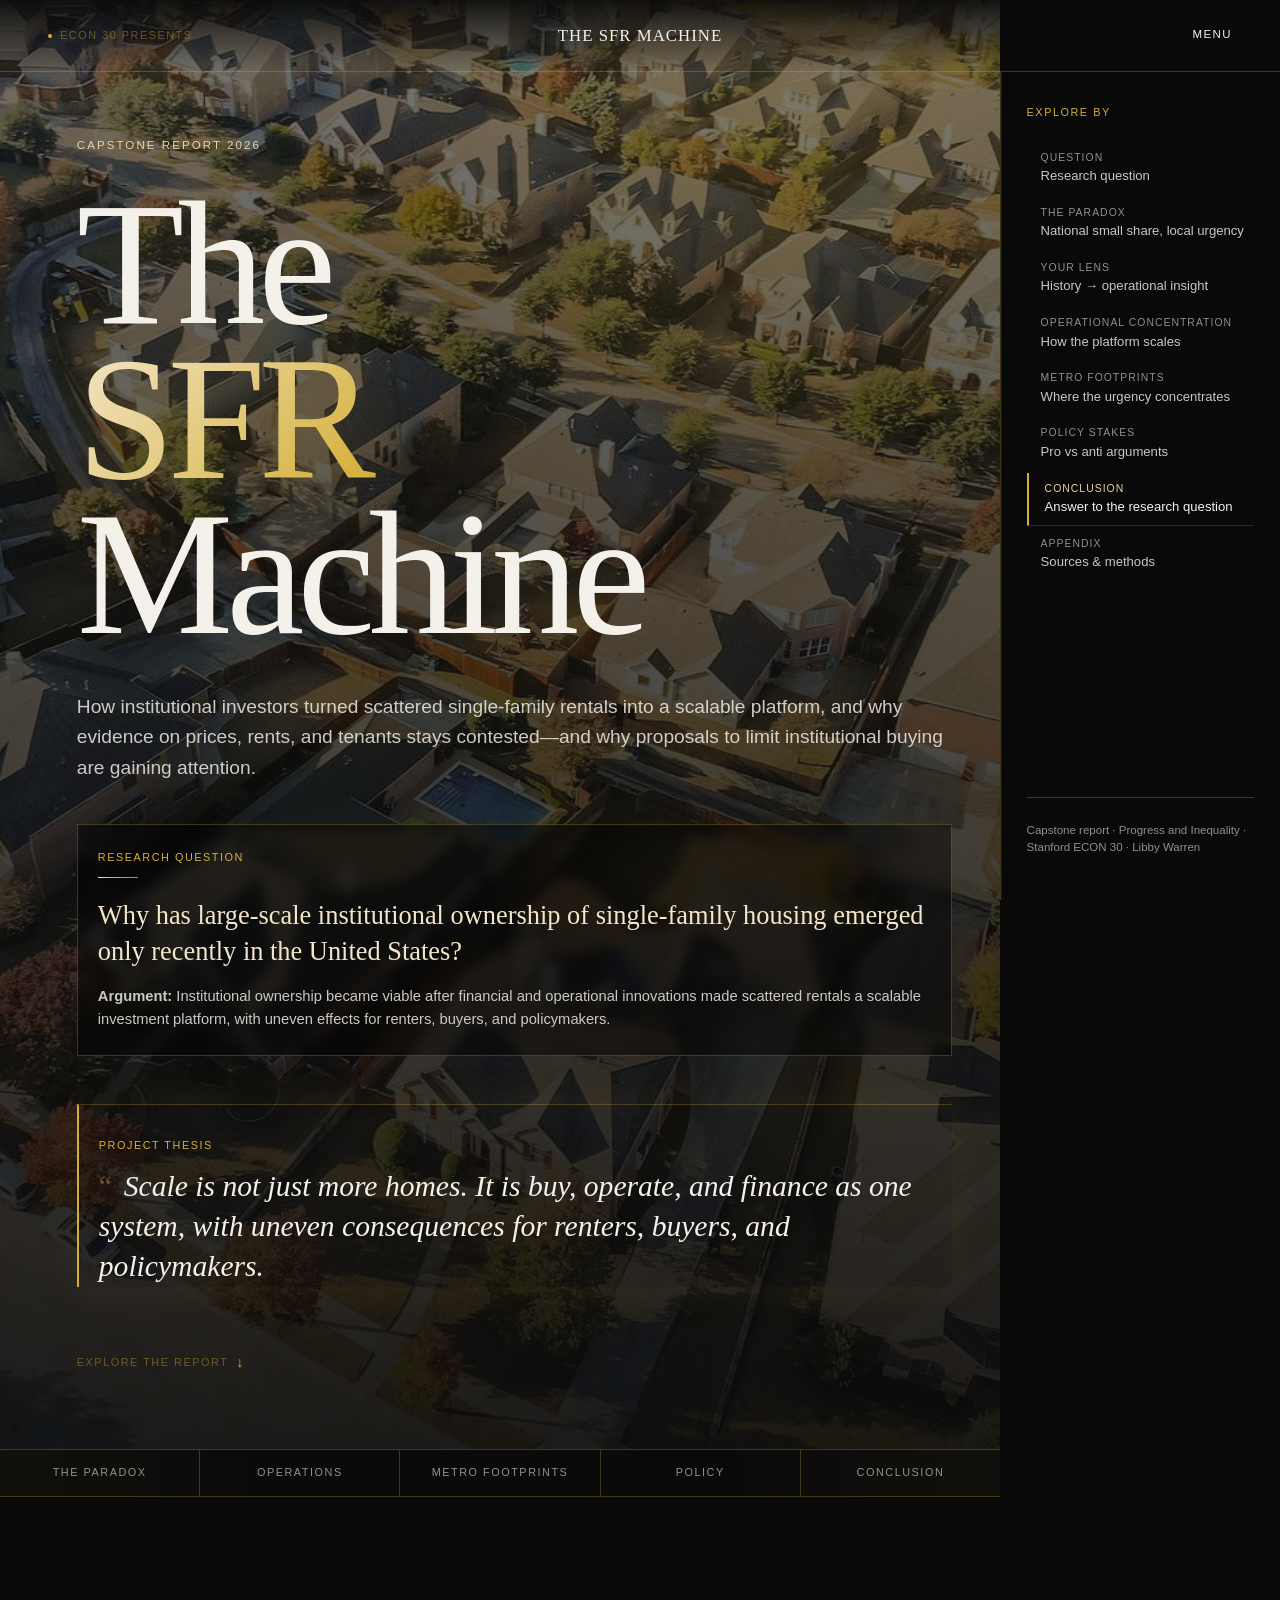
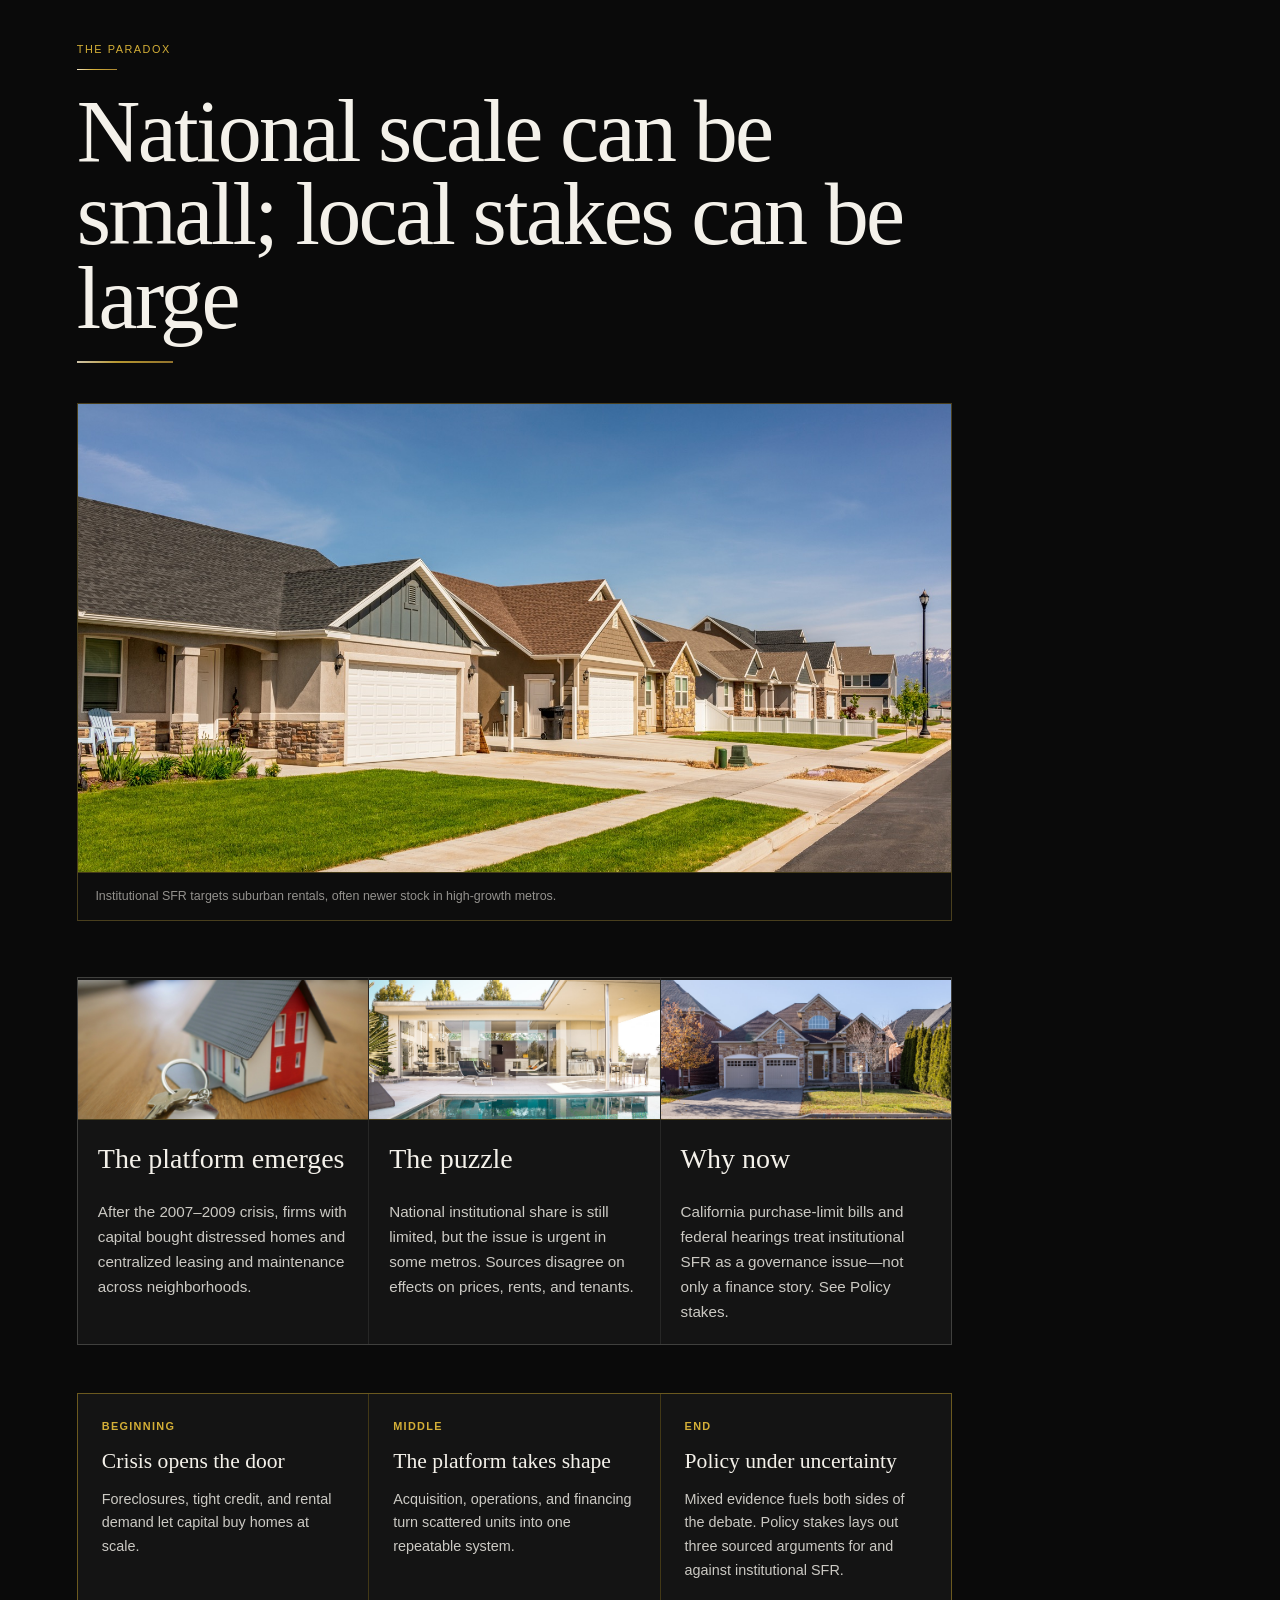
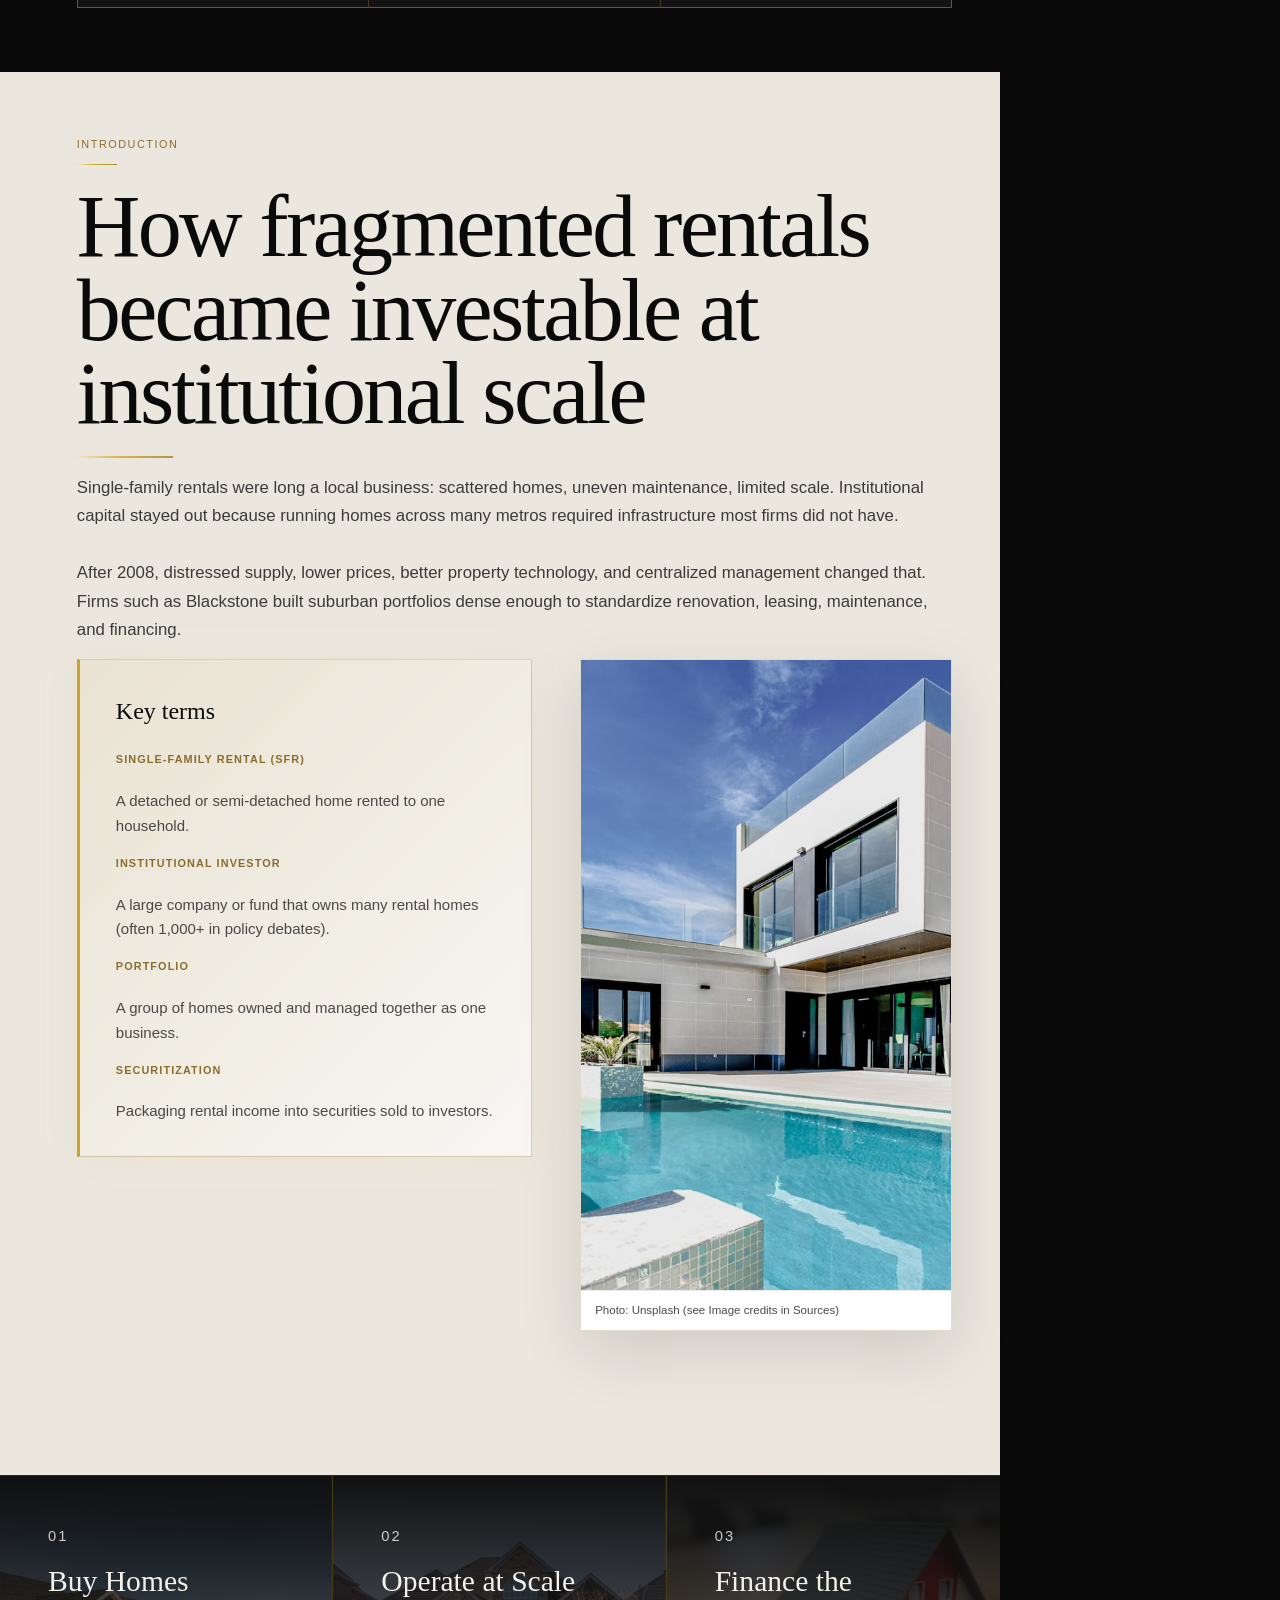
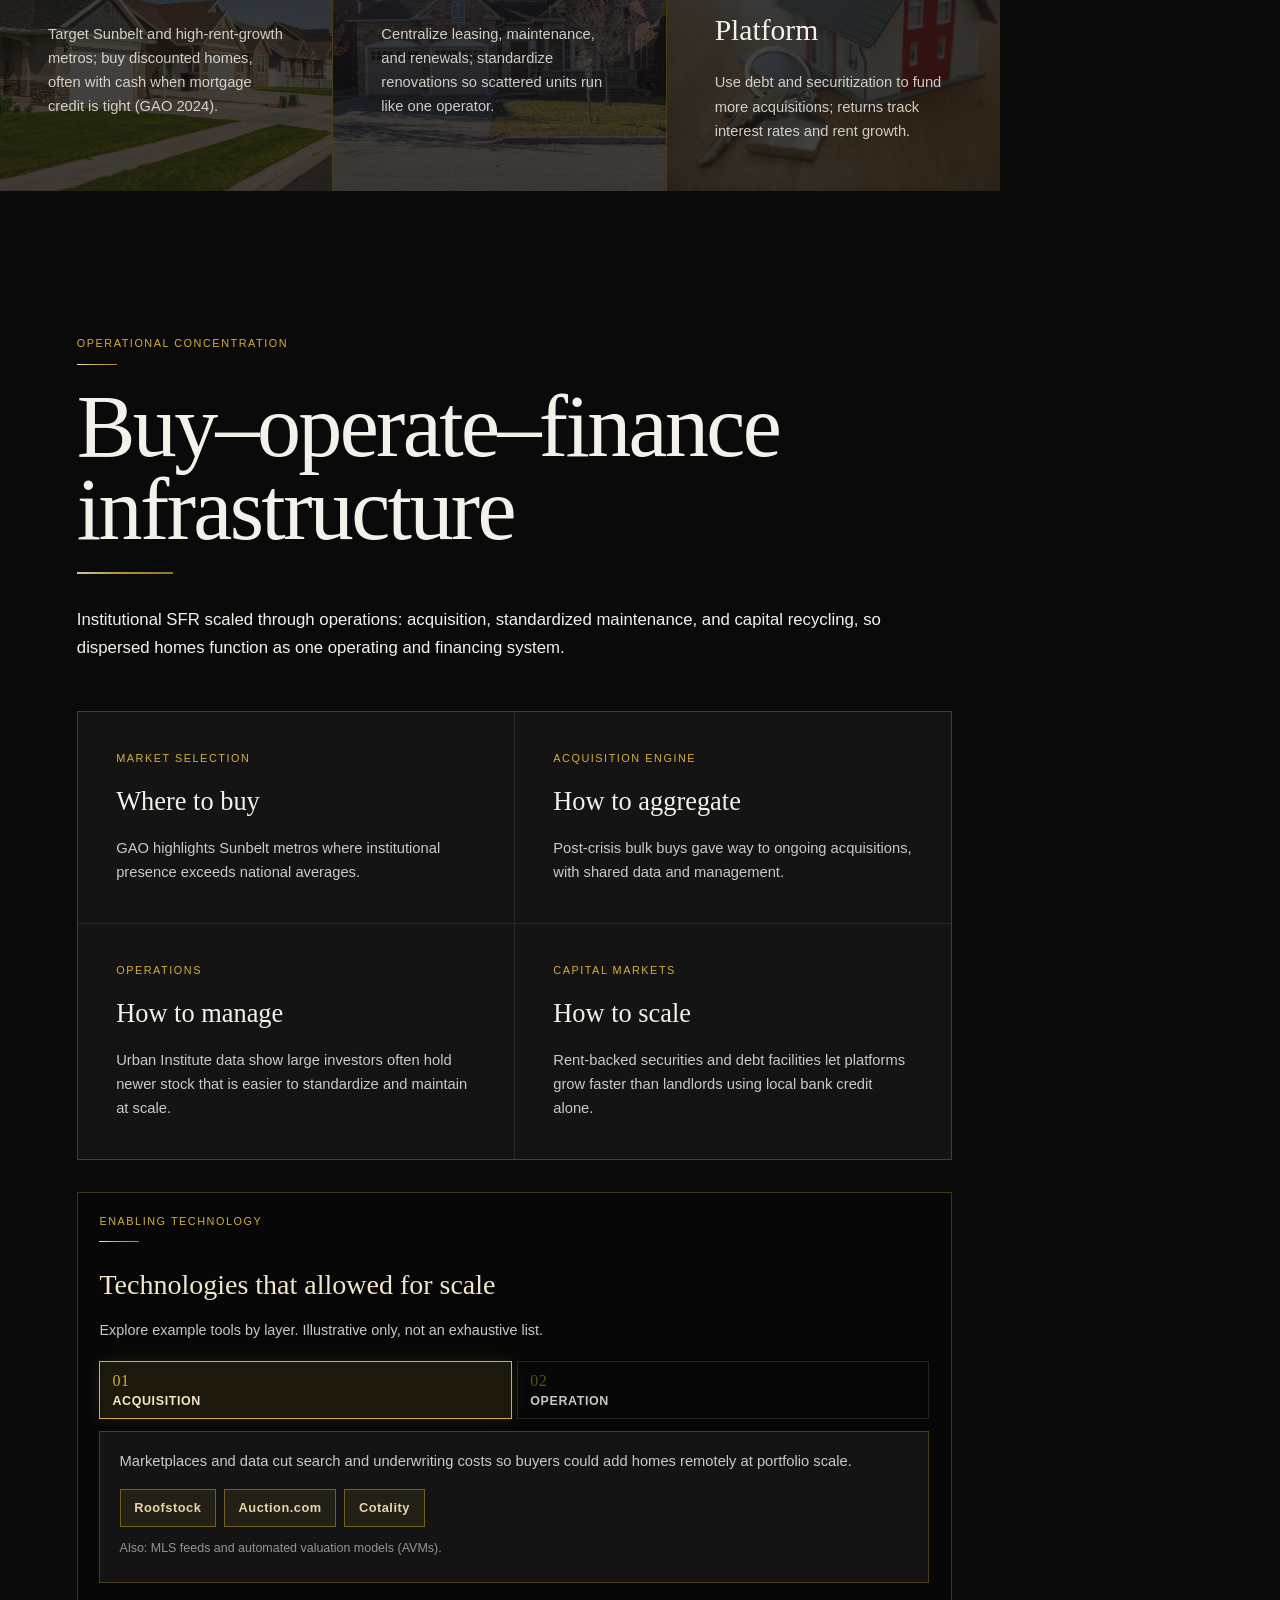
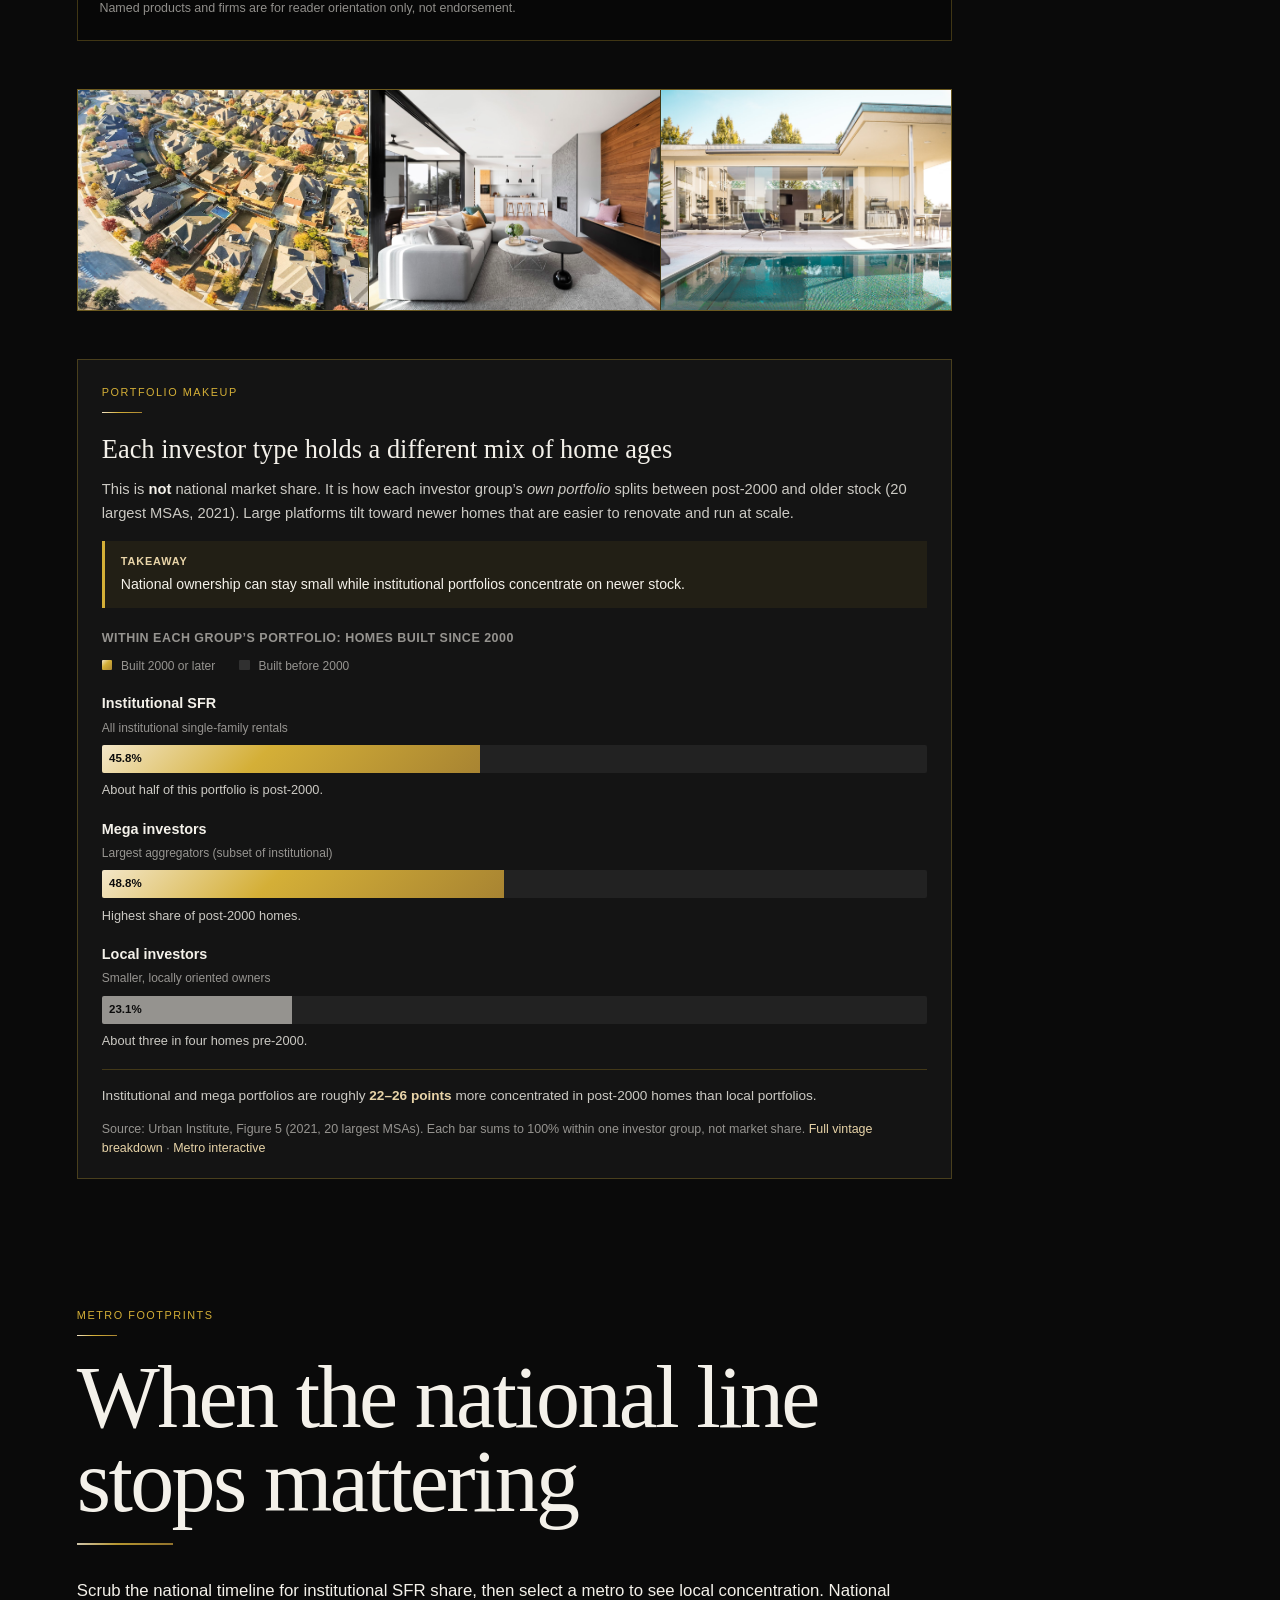
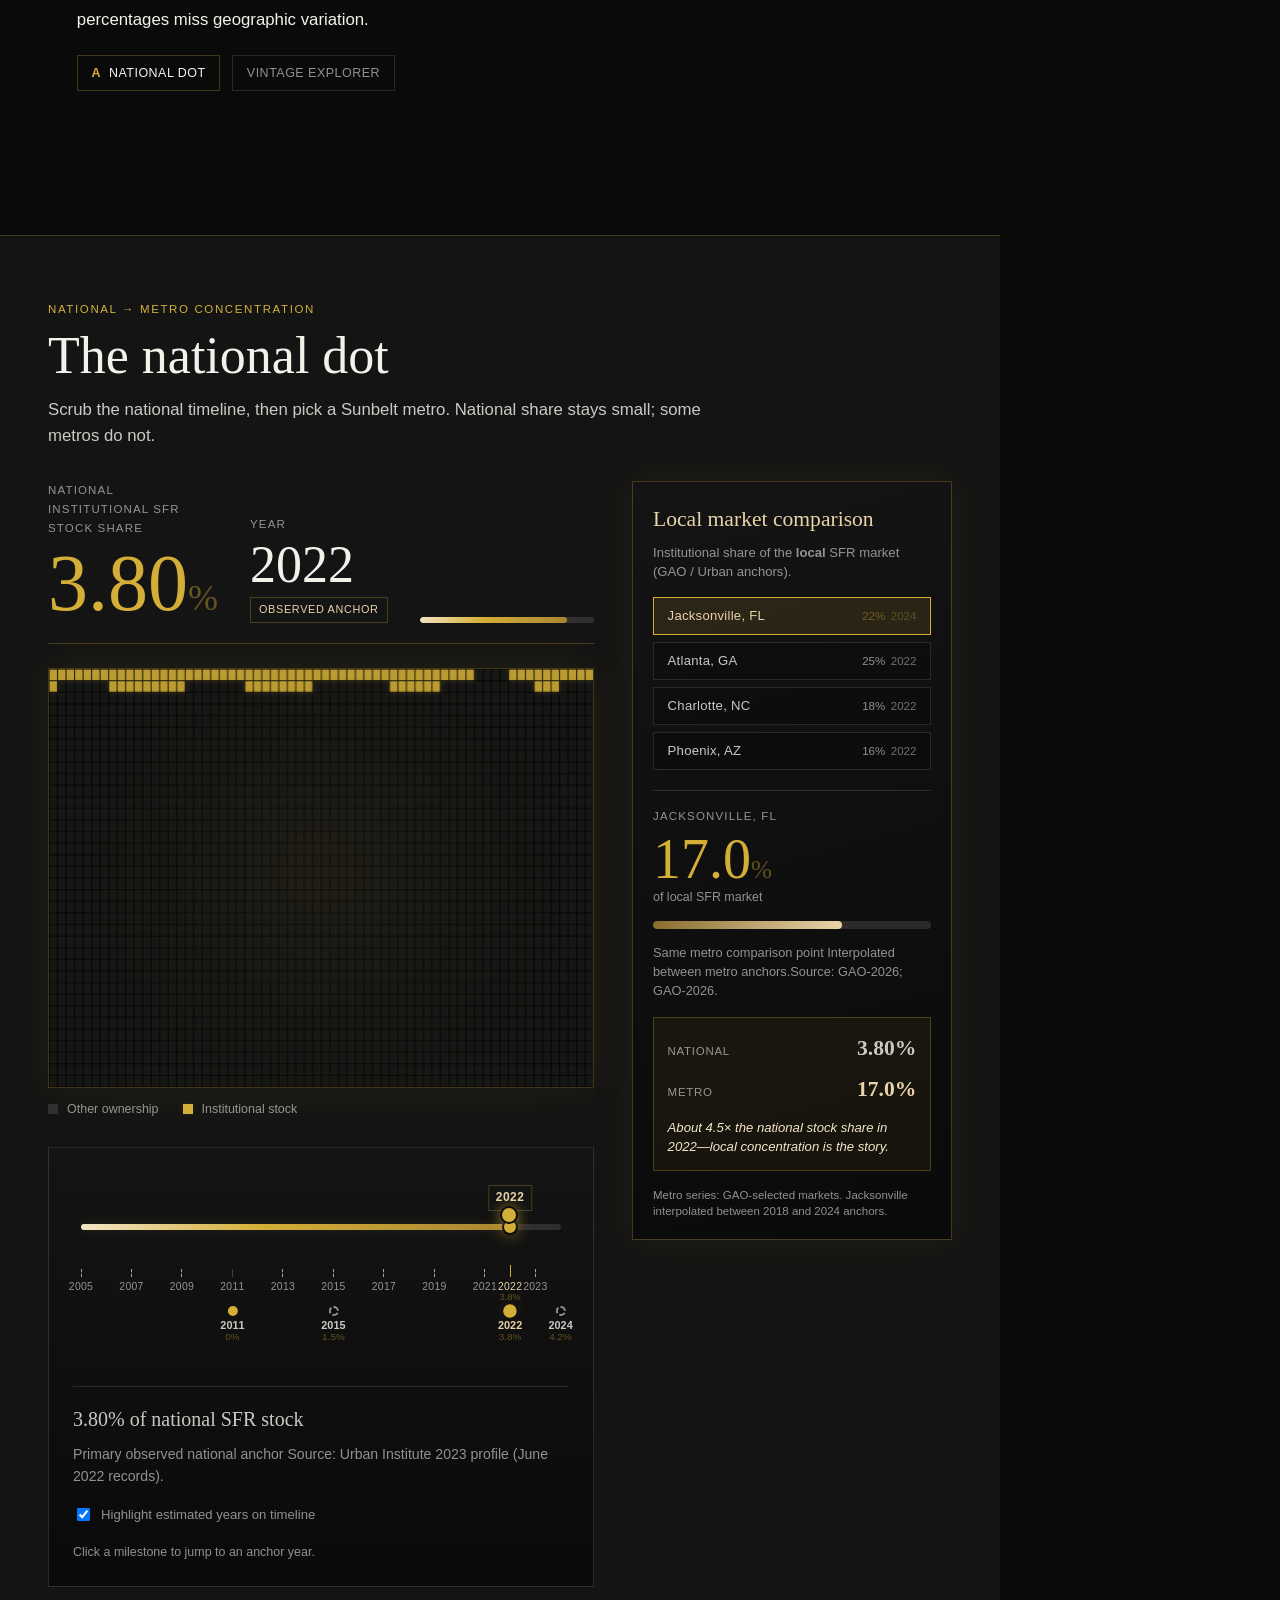
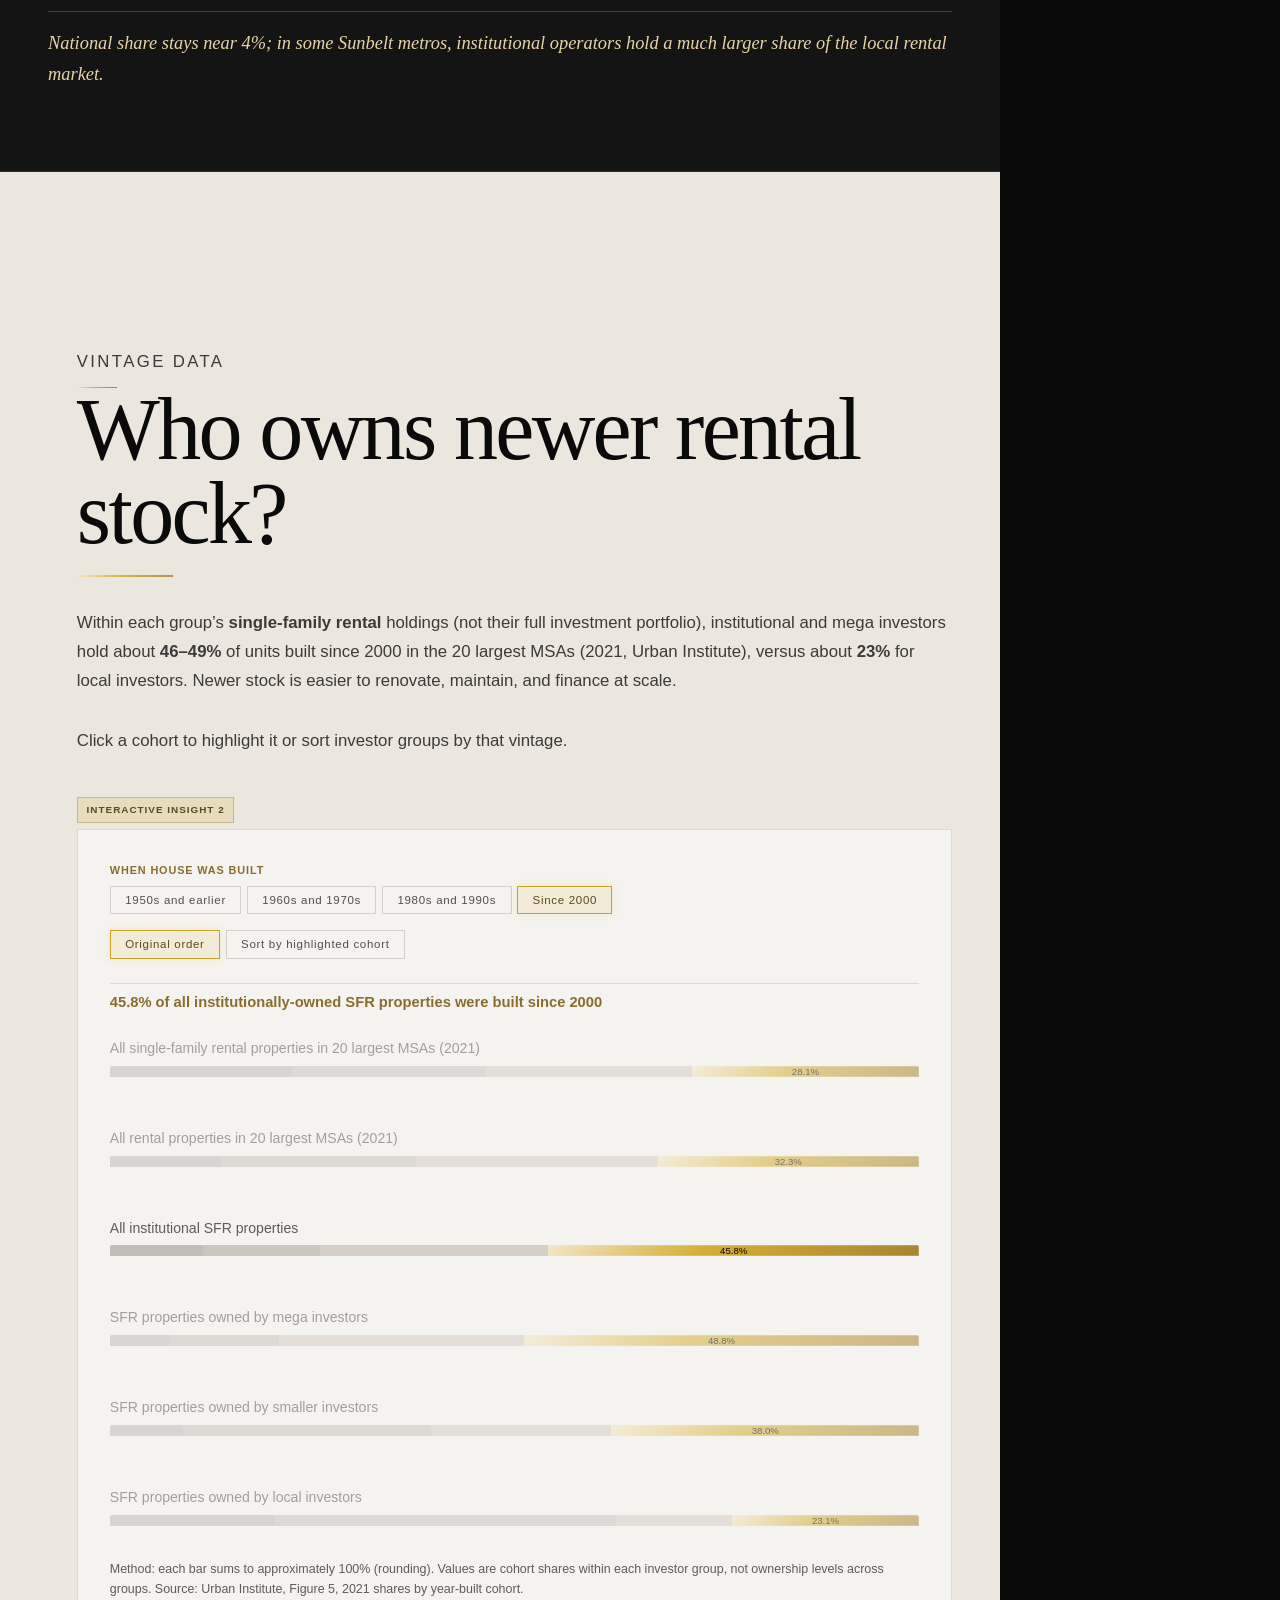
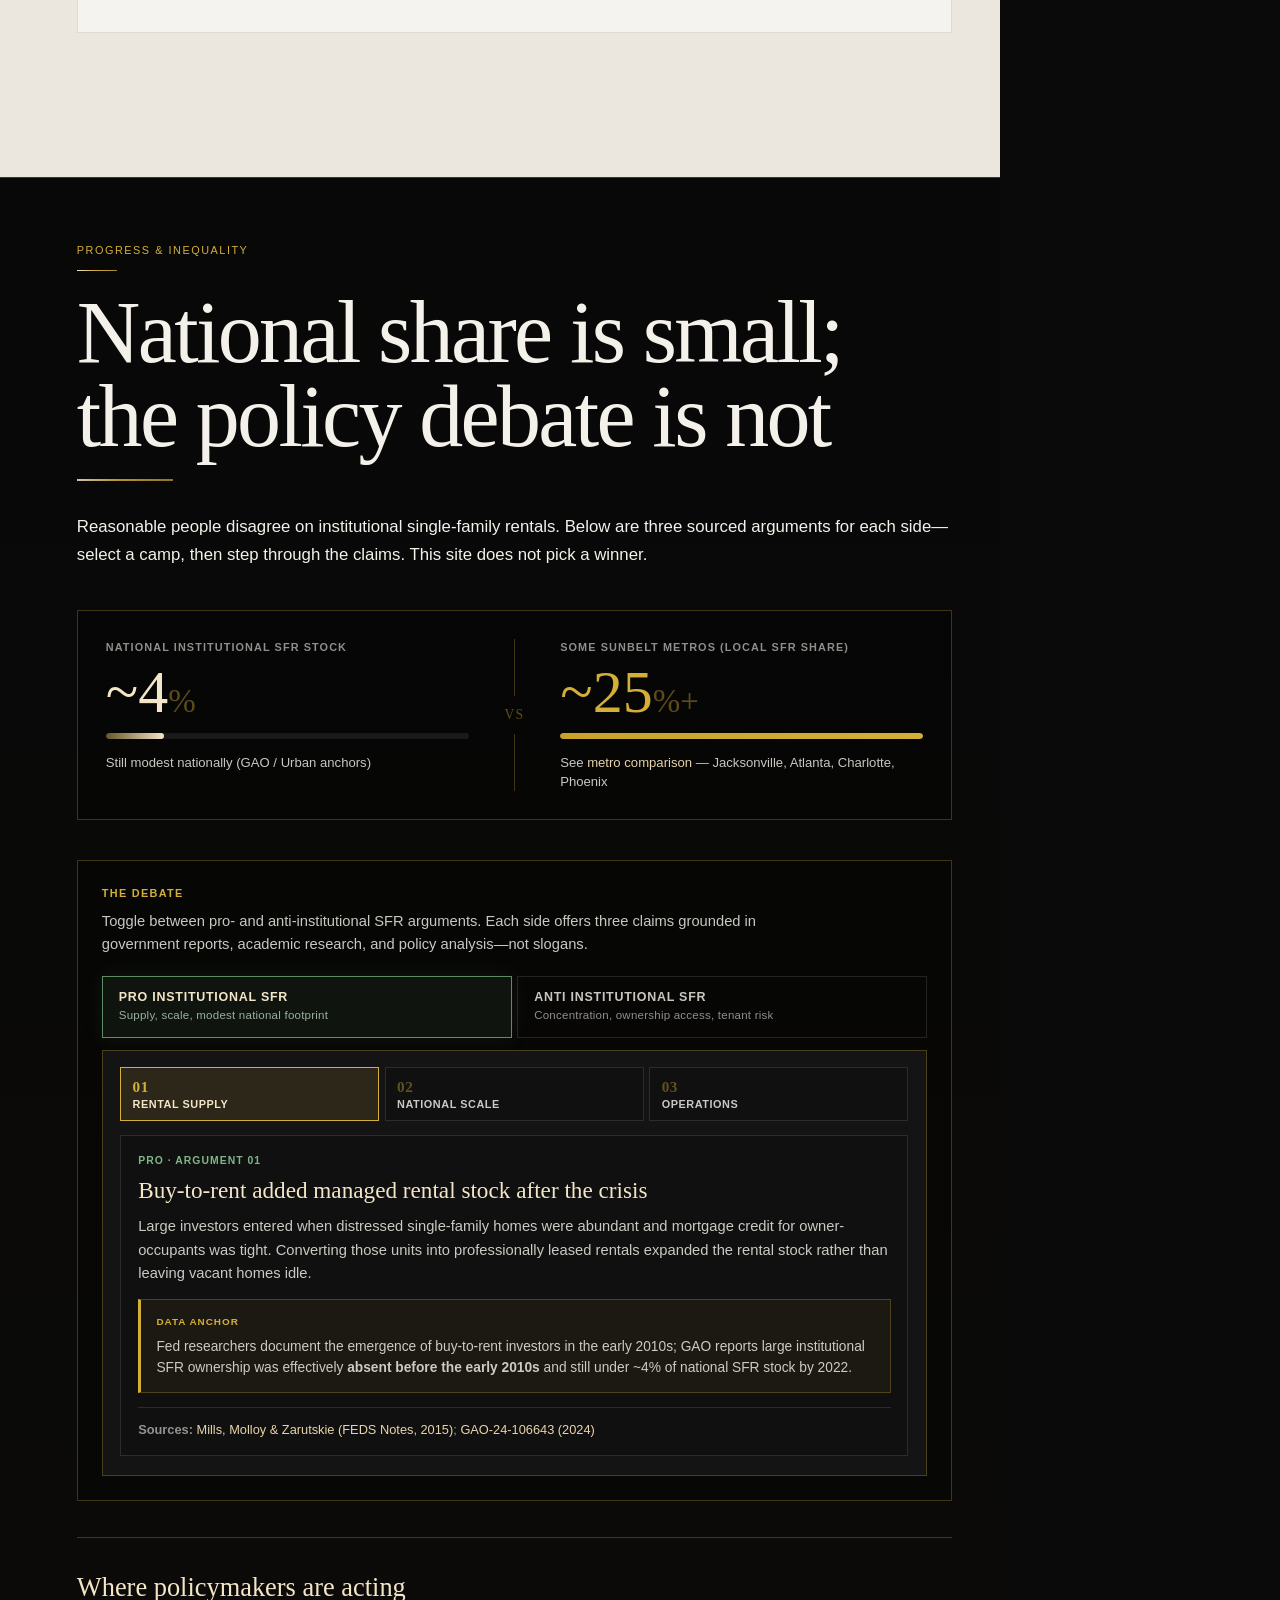
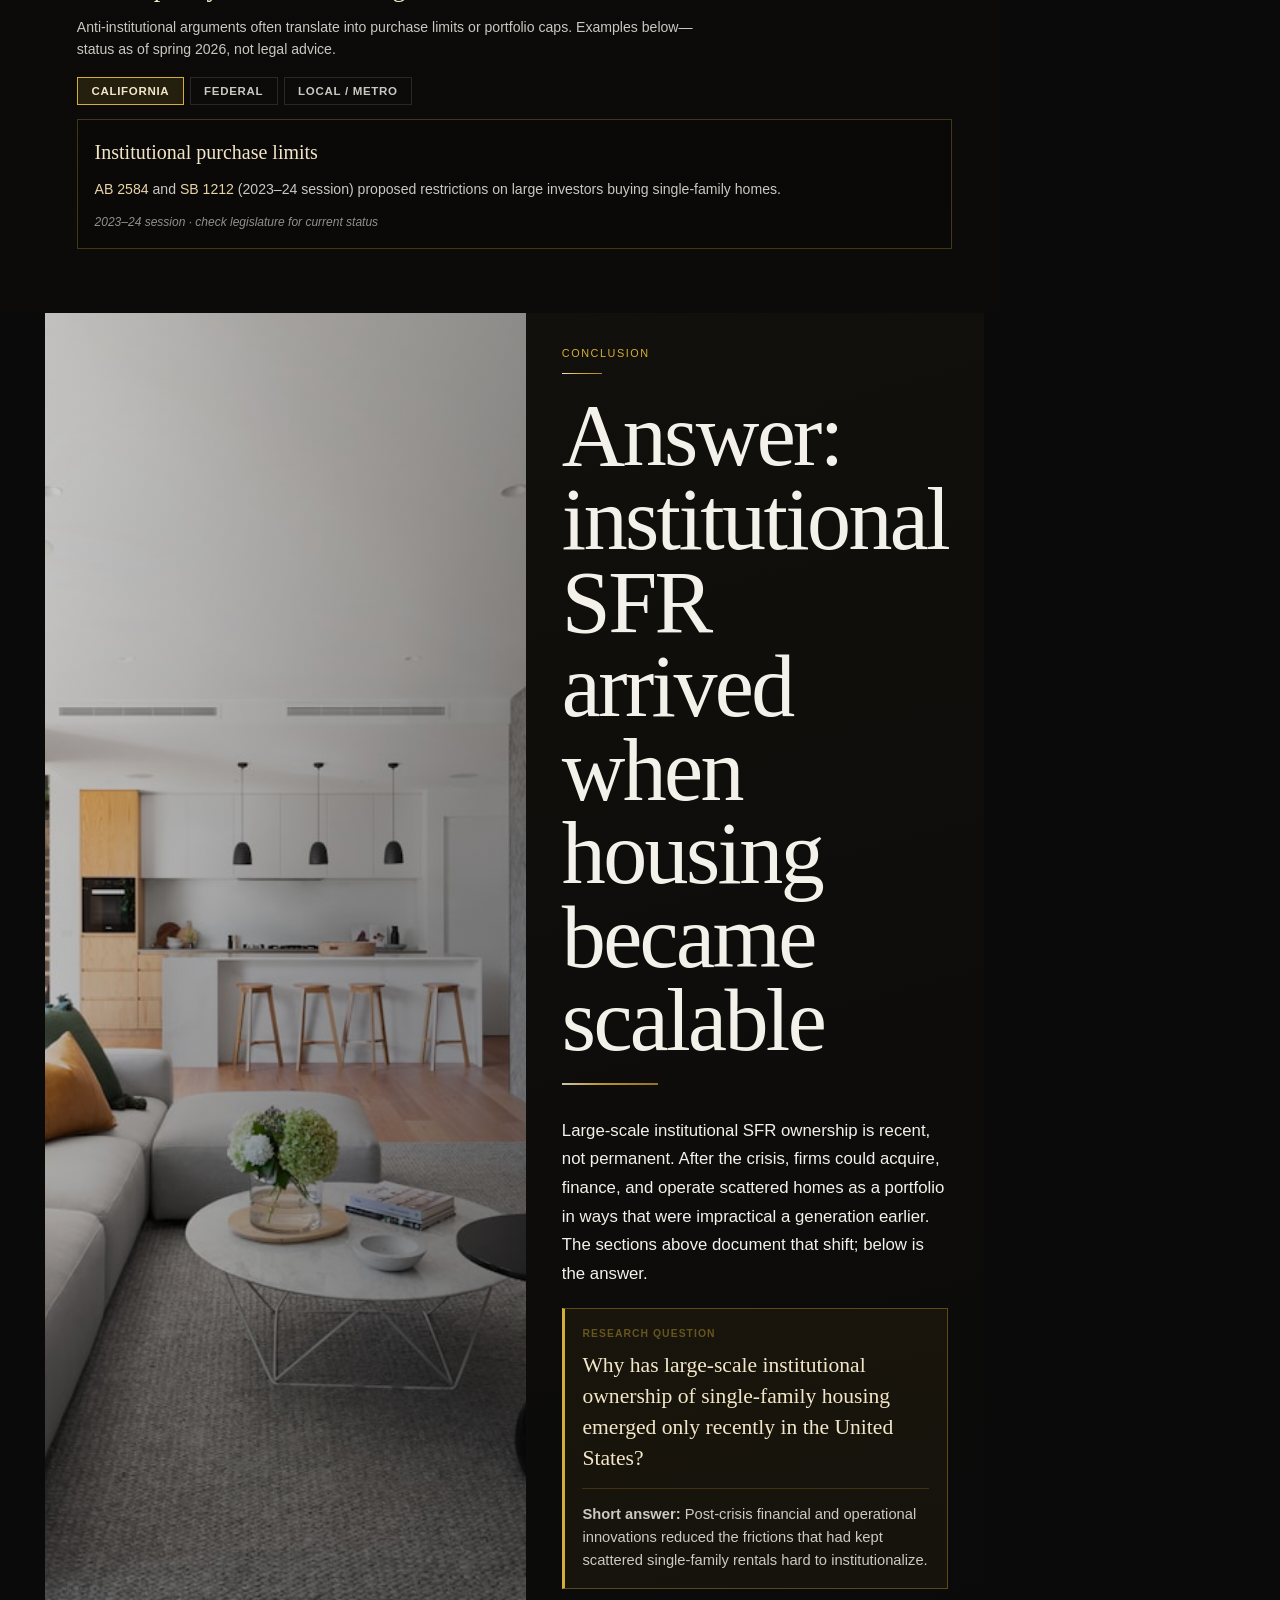
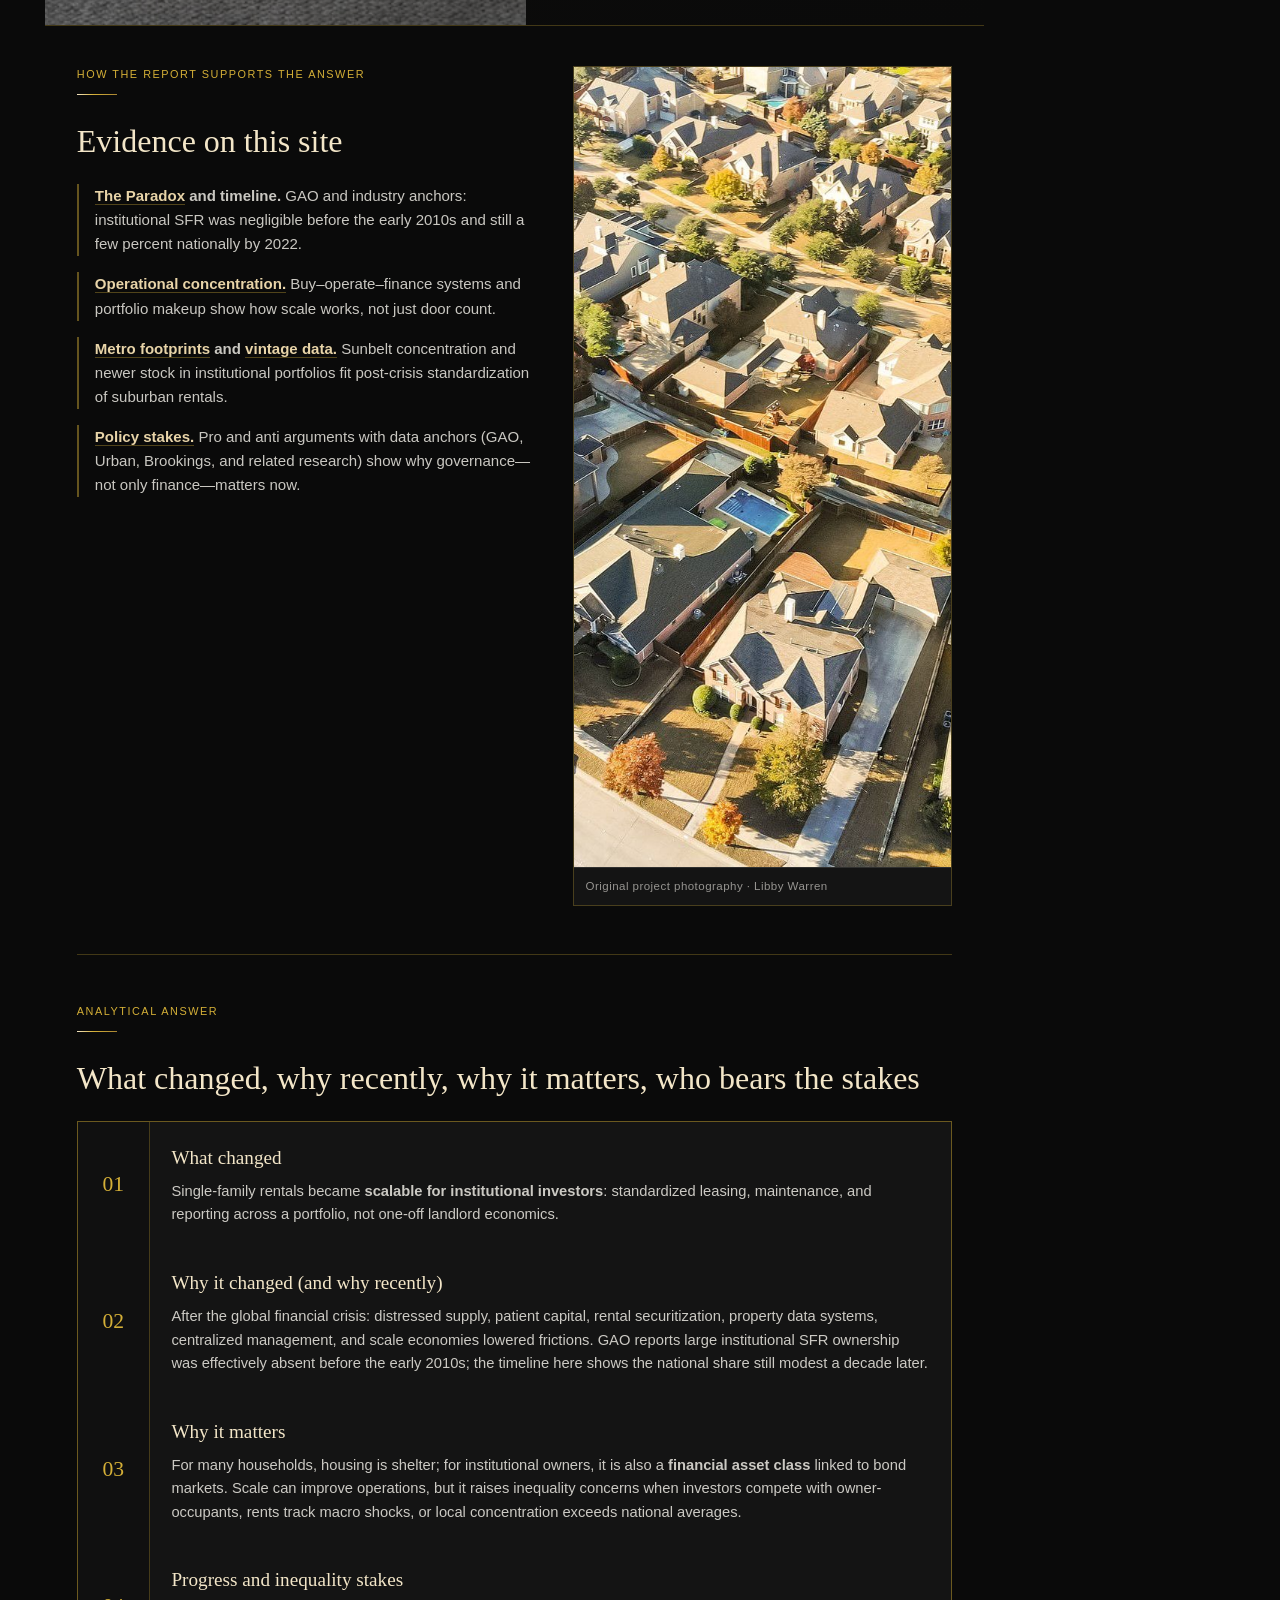
==== commit 07637f75: "Remove policy section 'Why neither side wins outright' callout Delete tension aside and unused polic" ====
--- a/index.html
+++ b/index.html
@@ -937,19 +937,6 @@
             </div>
           </div>
         </div>
-
-        <aside class="policy-tension" aria-label="Why the debate persists">
-          <div class="policy-tension__icon" aria-hidden="true">↔</div>
-          <div class="policy-tension__copy">
-            <p class="policy-tension__eyebrow">Why neither side wins outright</p>
-            <p>
-              Proponents stress national scale and rental supply; critics stress local concentration and
-              ownership access. GAO finds evidence on prices, rents, and tenants is <strong>mixed</strong>, and
-              definitions of “institutional” differ across bills and datasets—so both argument sets can sound
-              logical while pointing at different geographies and outcomes.
-            </p>
-          </div>
-        </aside>
       </section>
 
       <section id="conclusion" class="report-panel conclusion-section" aria-labelledby="conclusion-title">
--- a/styles.css
+++ b/styles.css
@@ -2638,41 +2638,6 @@
   color: var(--gold-light);
 }
 
-.policy-tension {
-  display: grid;
-  grid-template-columns: auto minmax(0, 1fr);
-  gap: 1rem 1.25rem;
-  align-items: start;
-  margin-top: 2rem;
-  padding: 1.25rem 1.35rem;
-  border: 1px solid var(--line-gold);
-  border-left: 3px solid var(--gold);
-  background: rgba(212, 175, 55, 0.06);
-}
-
-.policy-tension__icon {
-  font-family: var(--font-display);
-  font-size: 1.75rem;
-  line-height: 1;
-  color: var(--gold-muted);
-}
-
-.policy-tension__eyebrow {
-  margin: 0 0 0.35rem;
-  font-size: 0.68rem;
-  font-weight: 600;
-  letter-spacing: 0.1em;
-  text-transform: uppercase;
-  color: var(--gold);
-}
-
-.policy-tension__copy p:last-child {
-  margin: 0;
-  font-size: 0.9rem;
-  line-height: 1.6;
-  color: var(--text-soft);
-}
-
 .contribution-box {
   margin: 2rem 0 0;
   padding: 1.5rem;
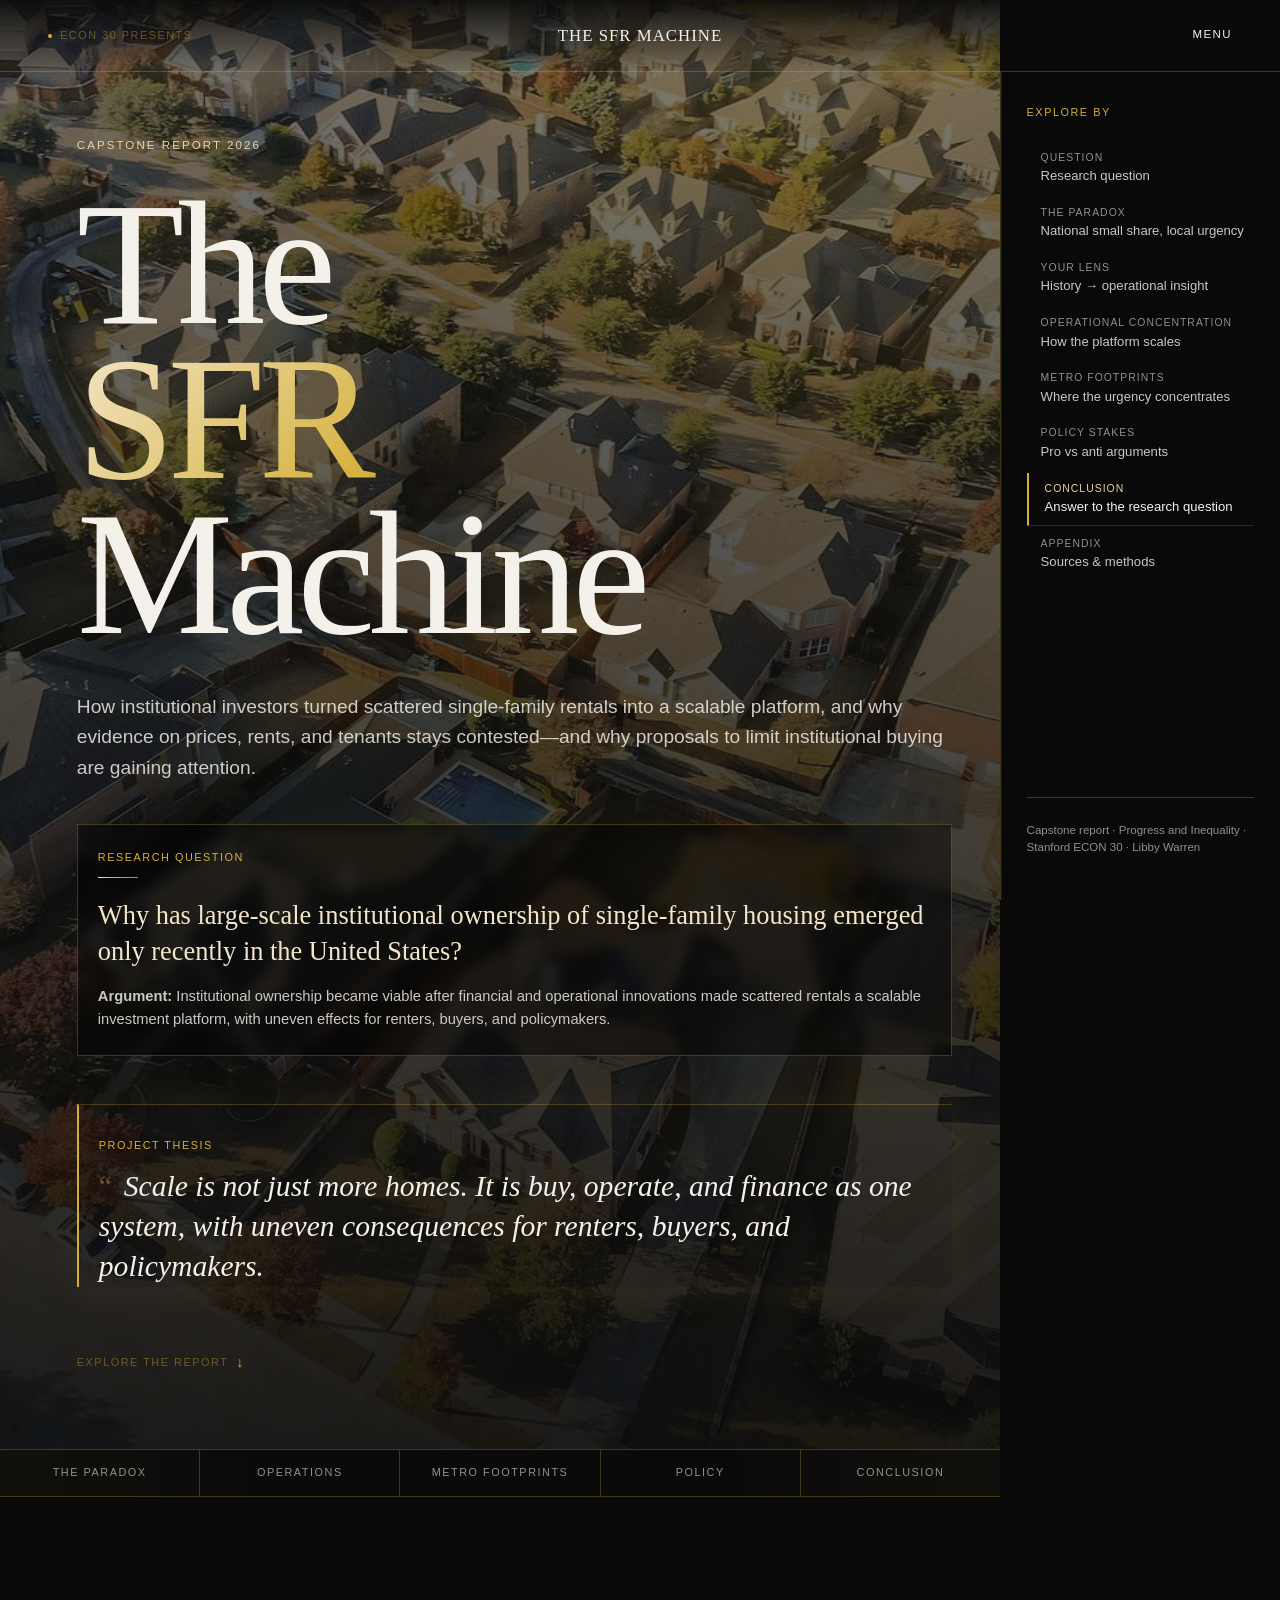
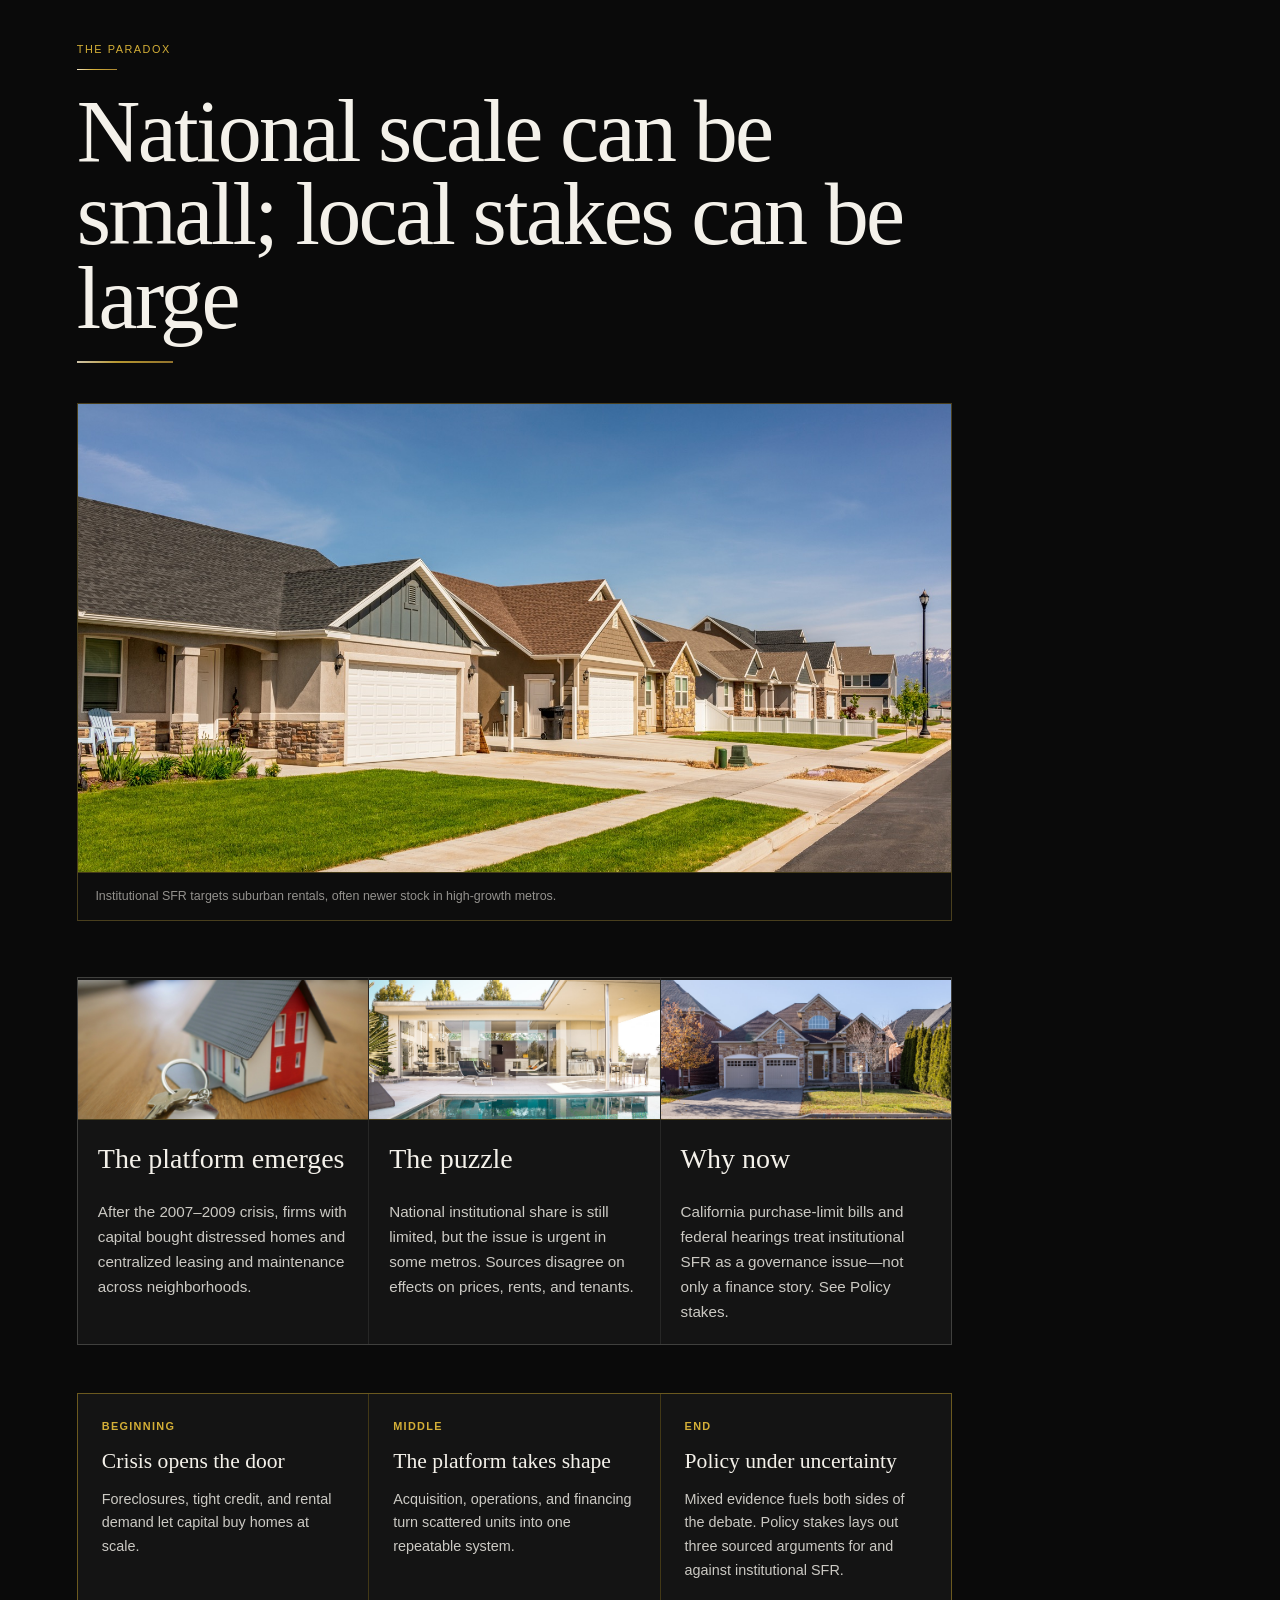
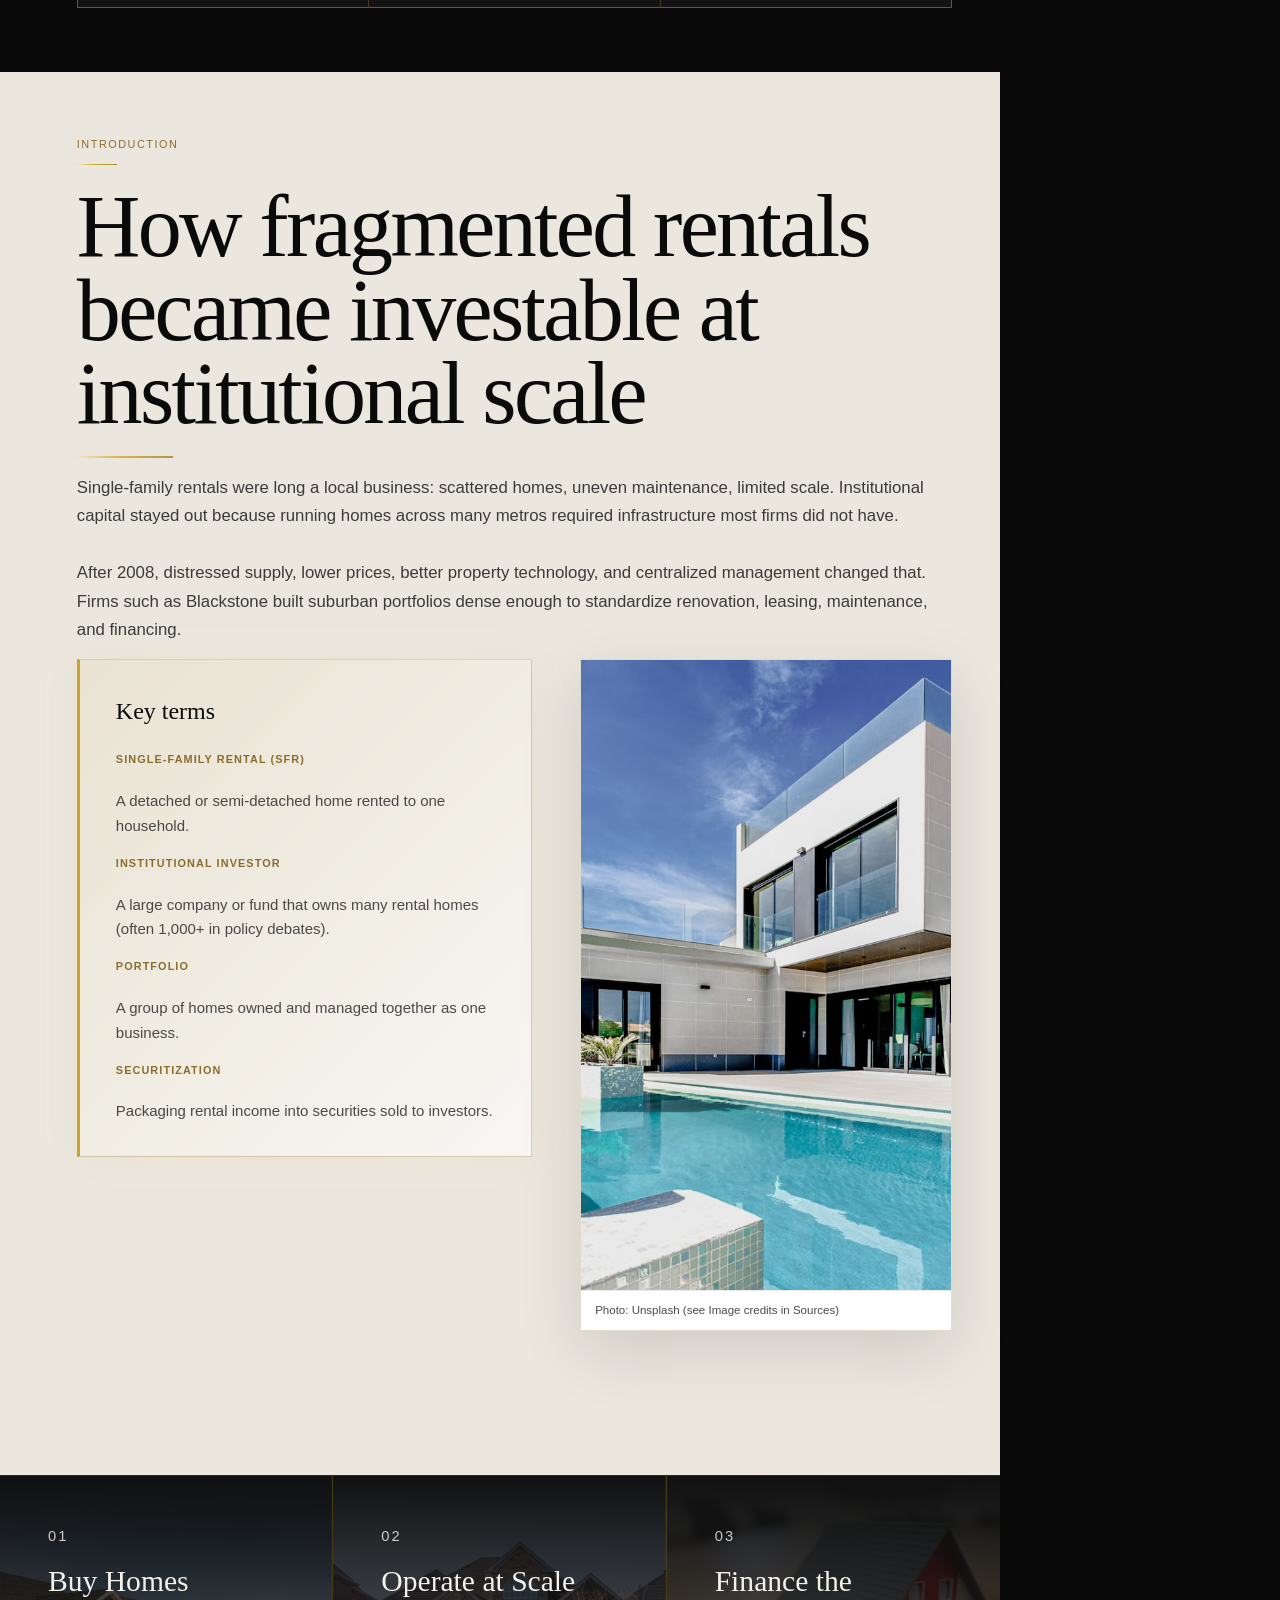
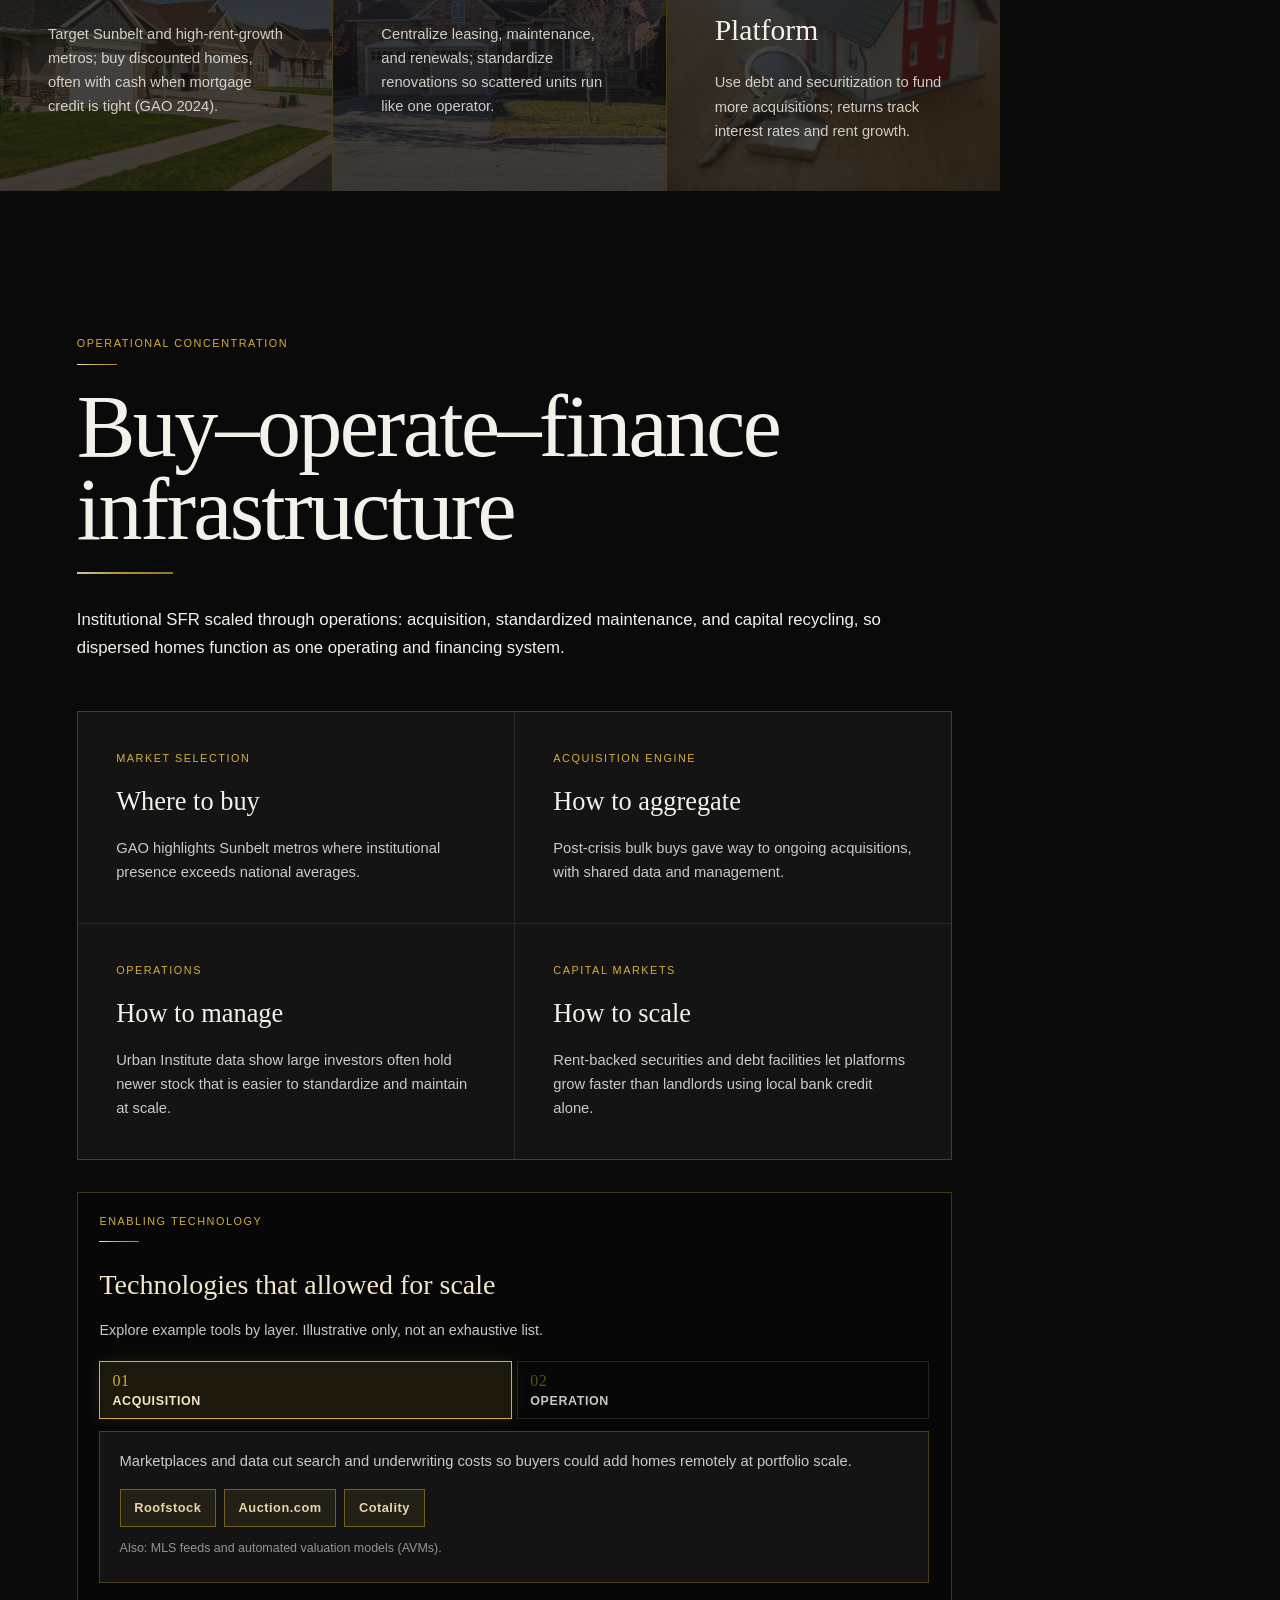
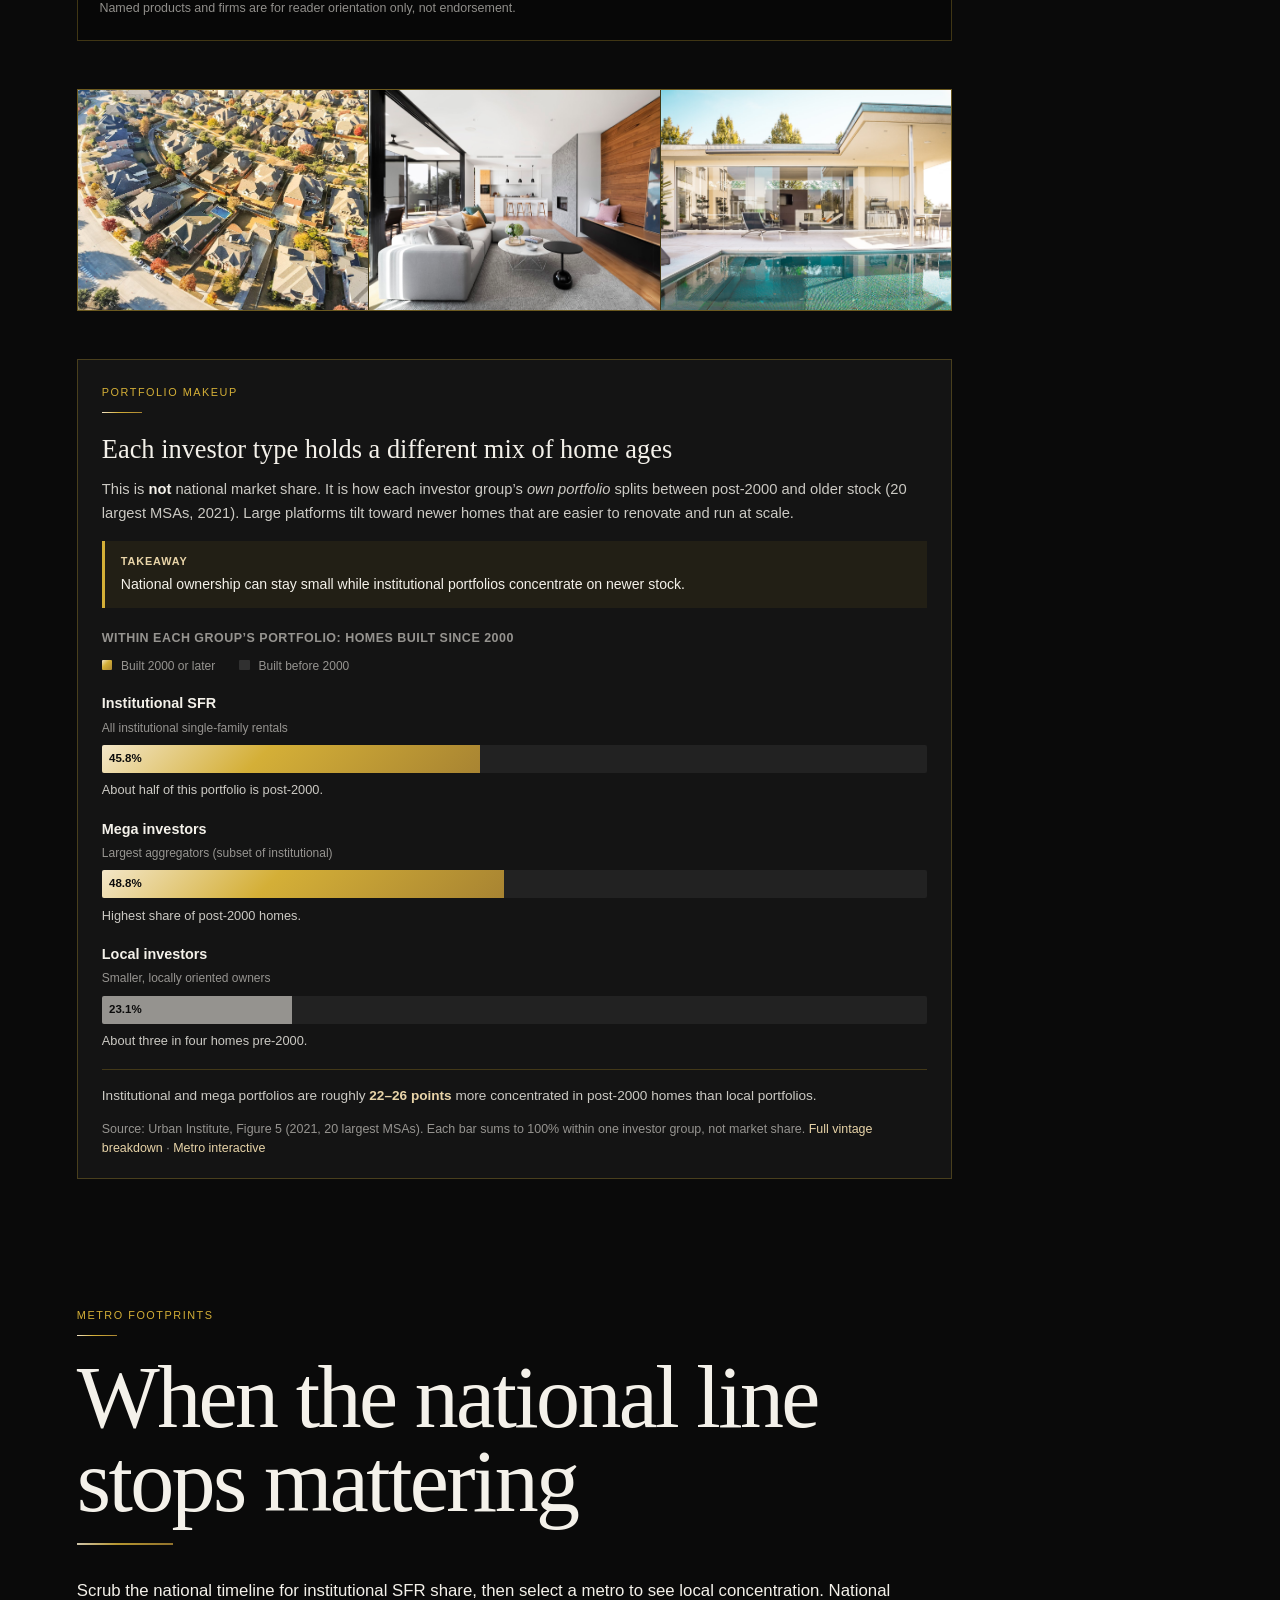
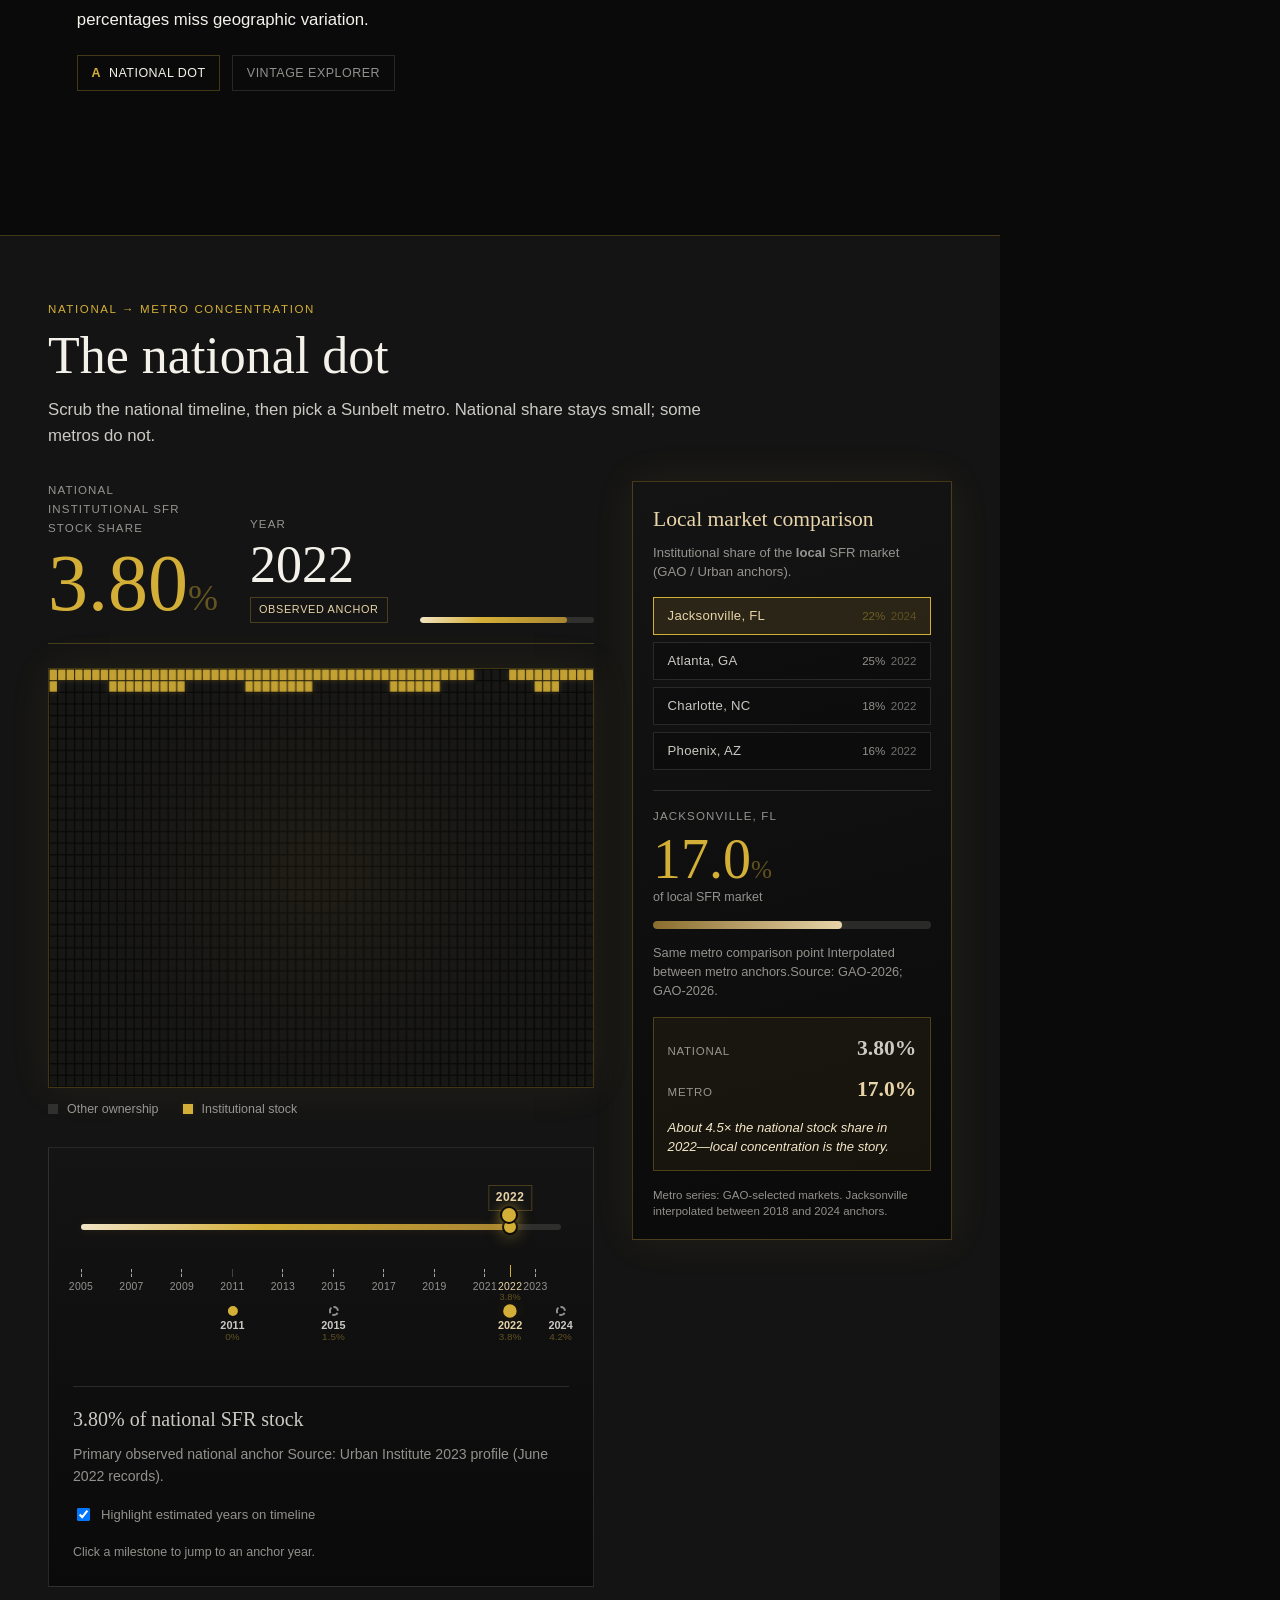
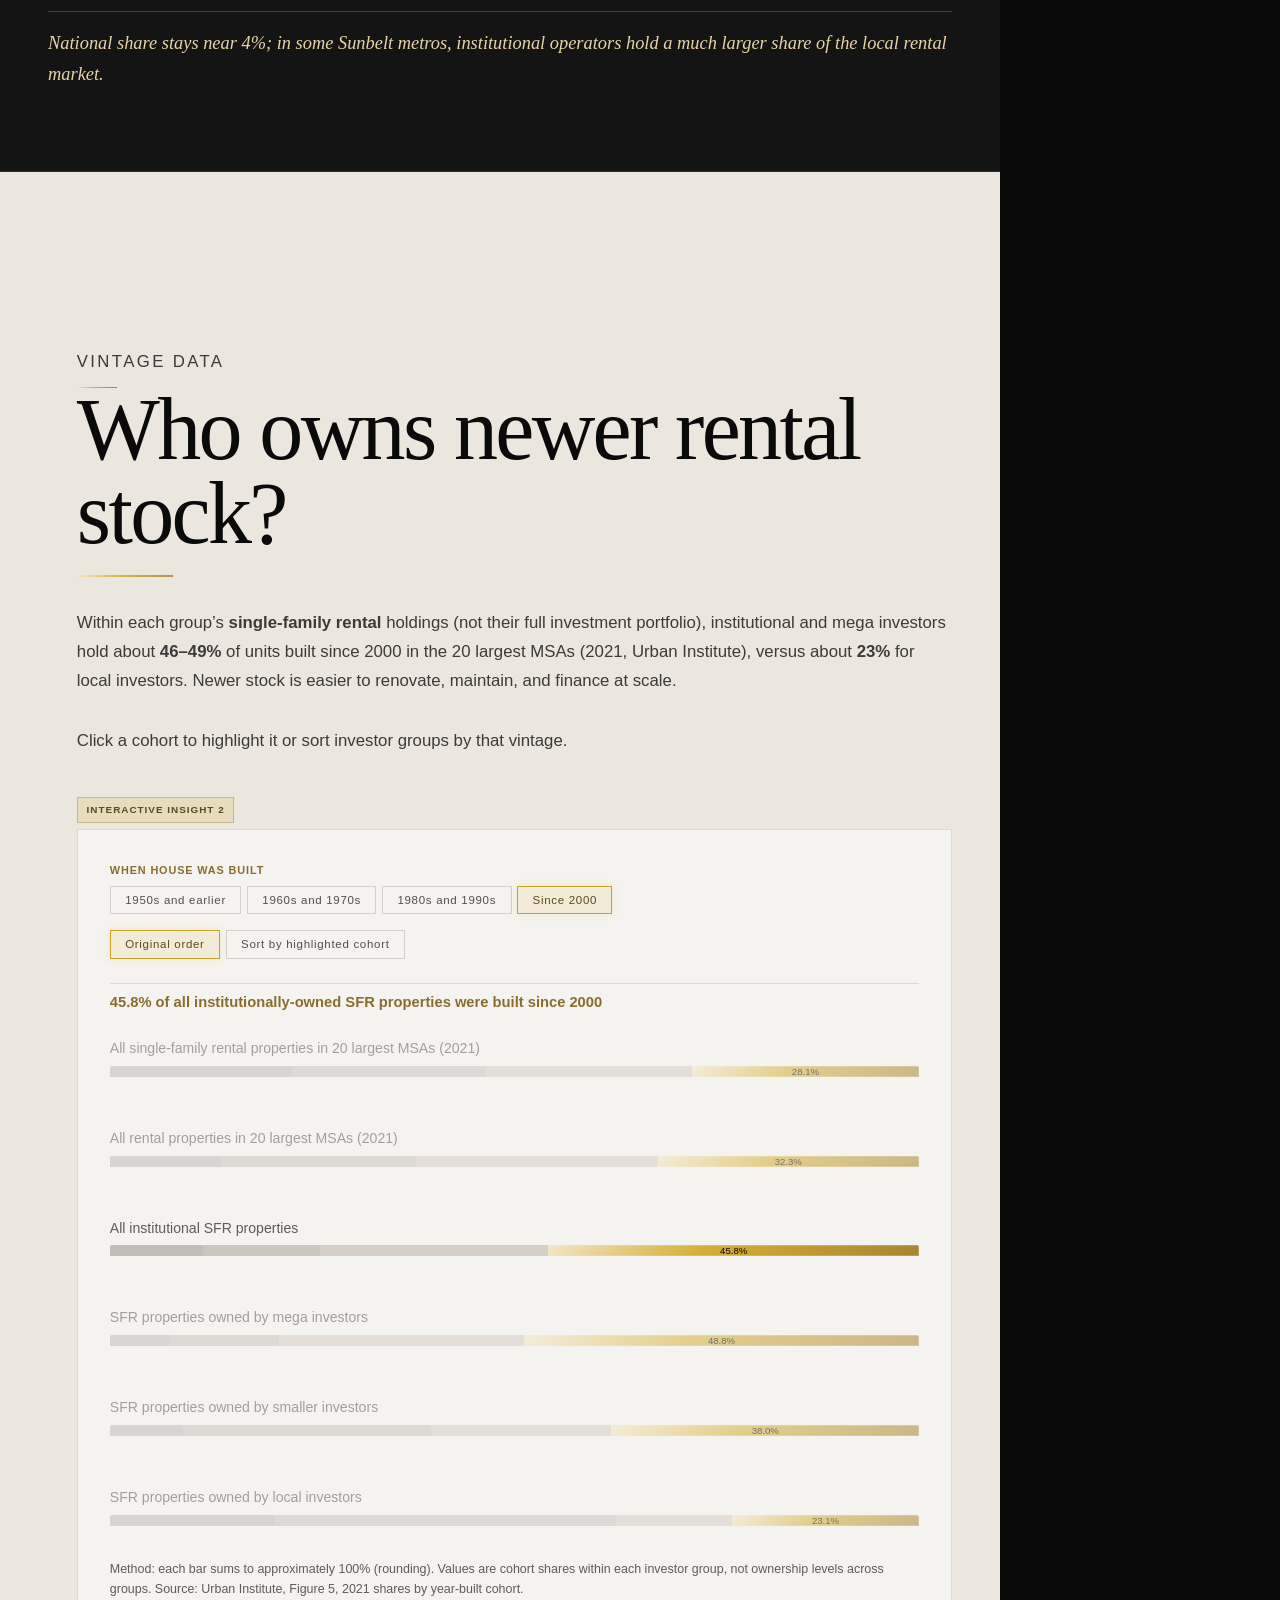
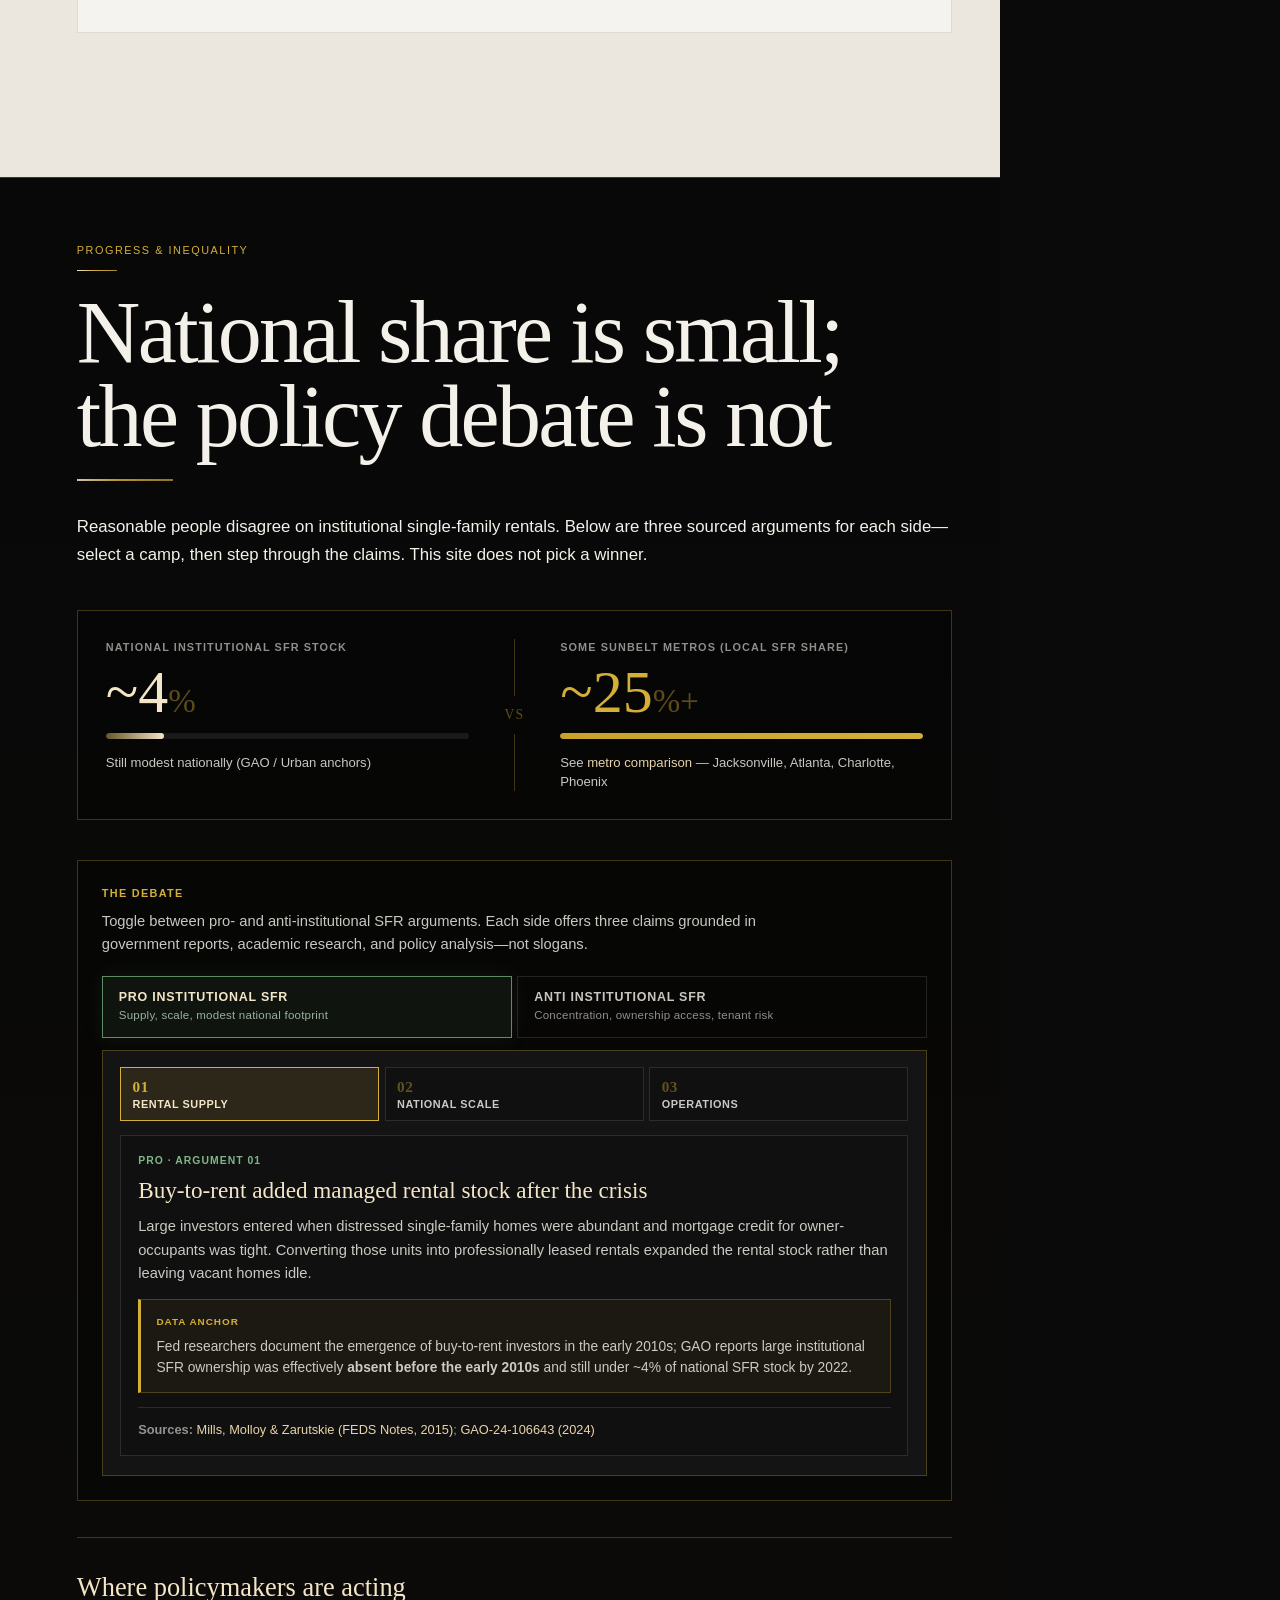
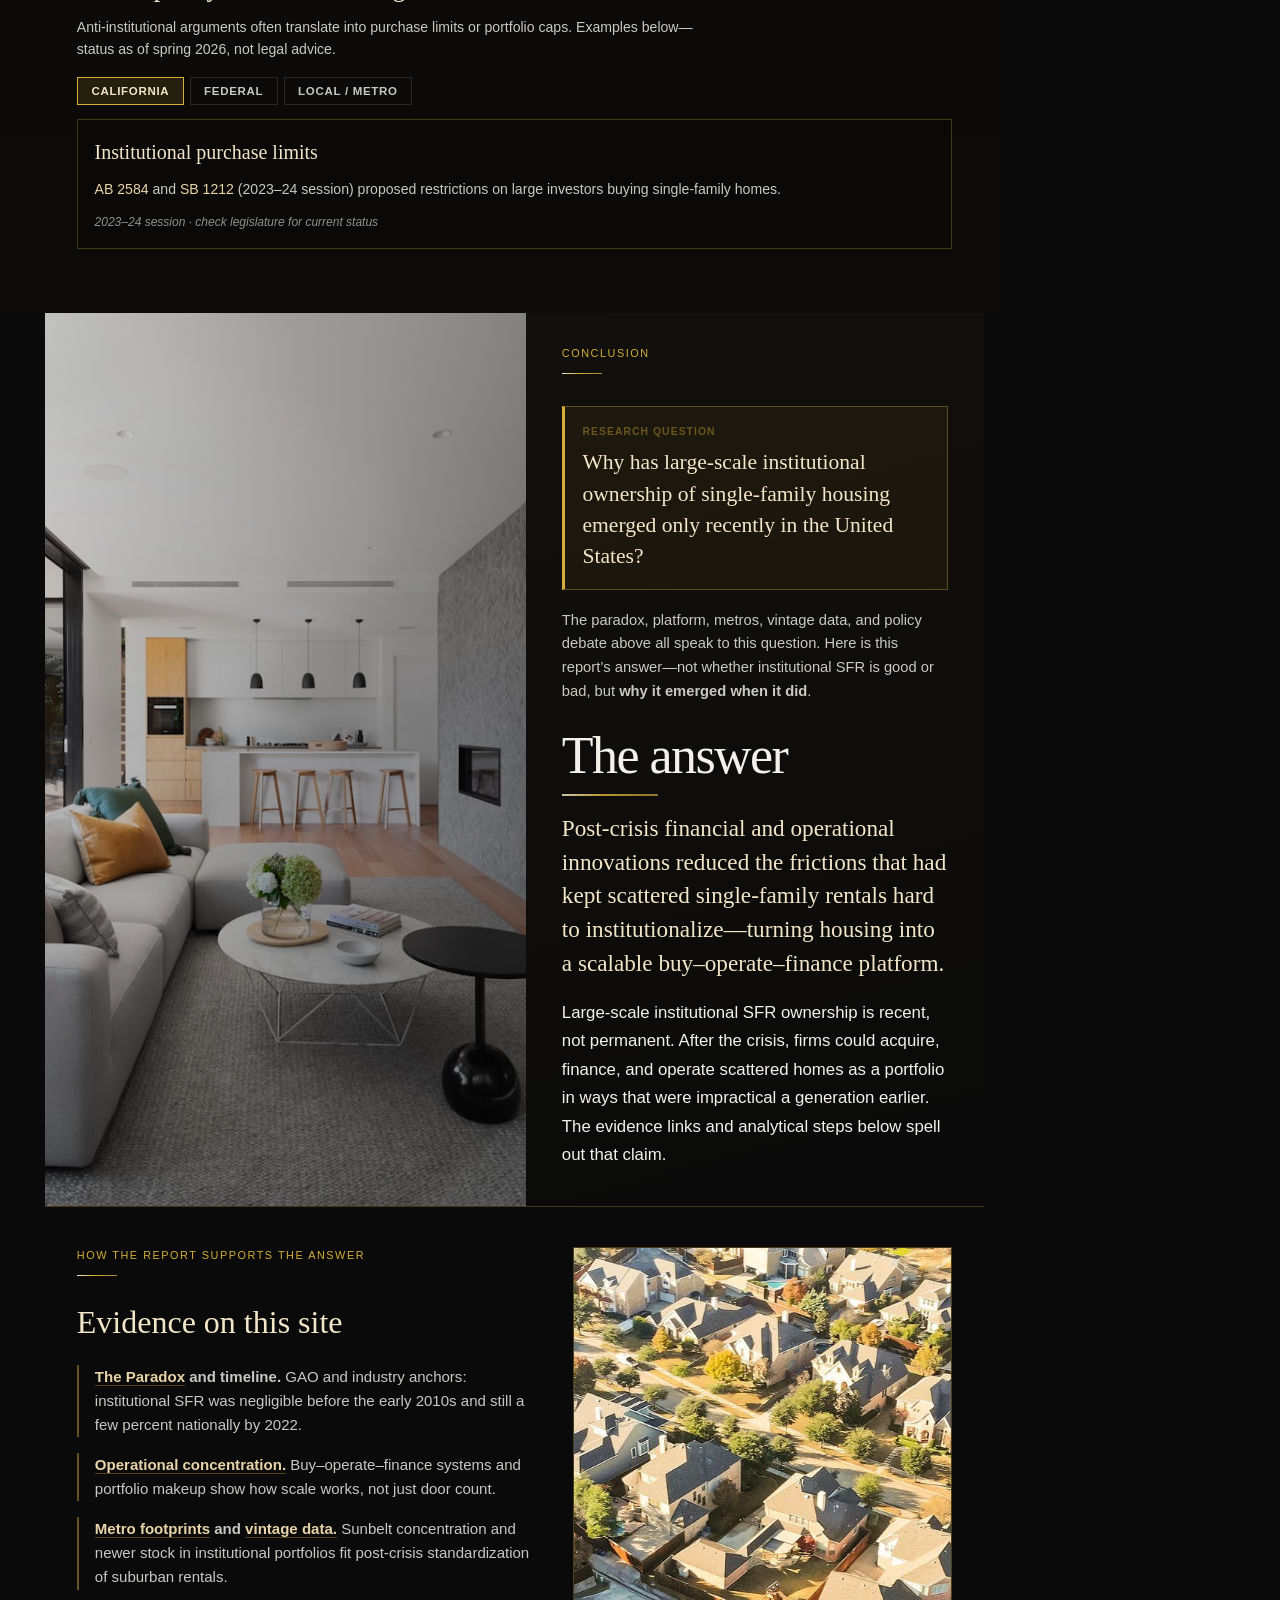
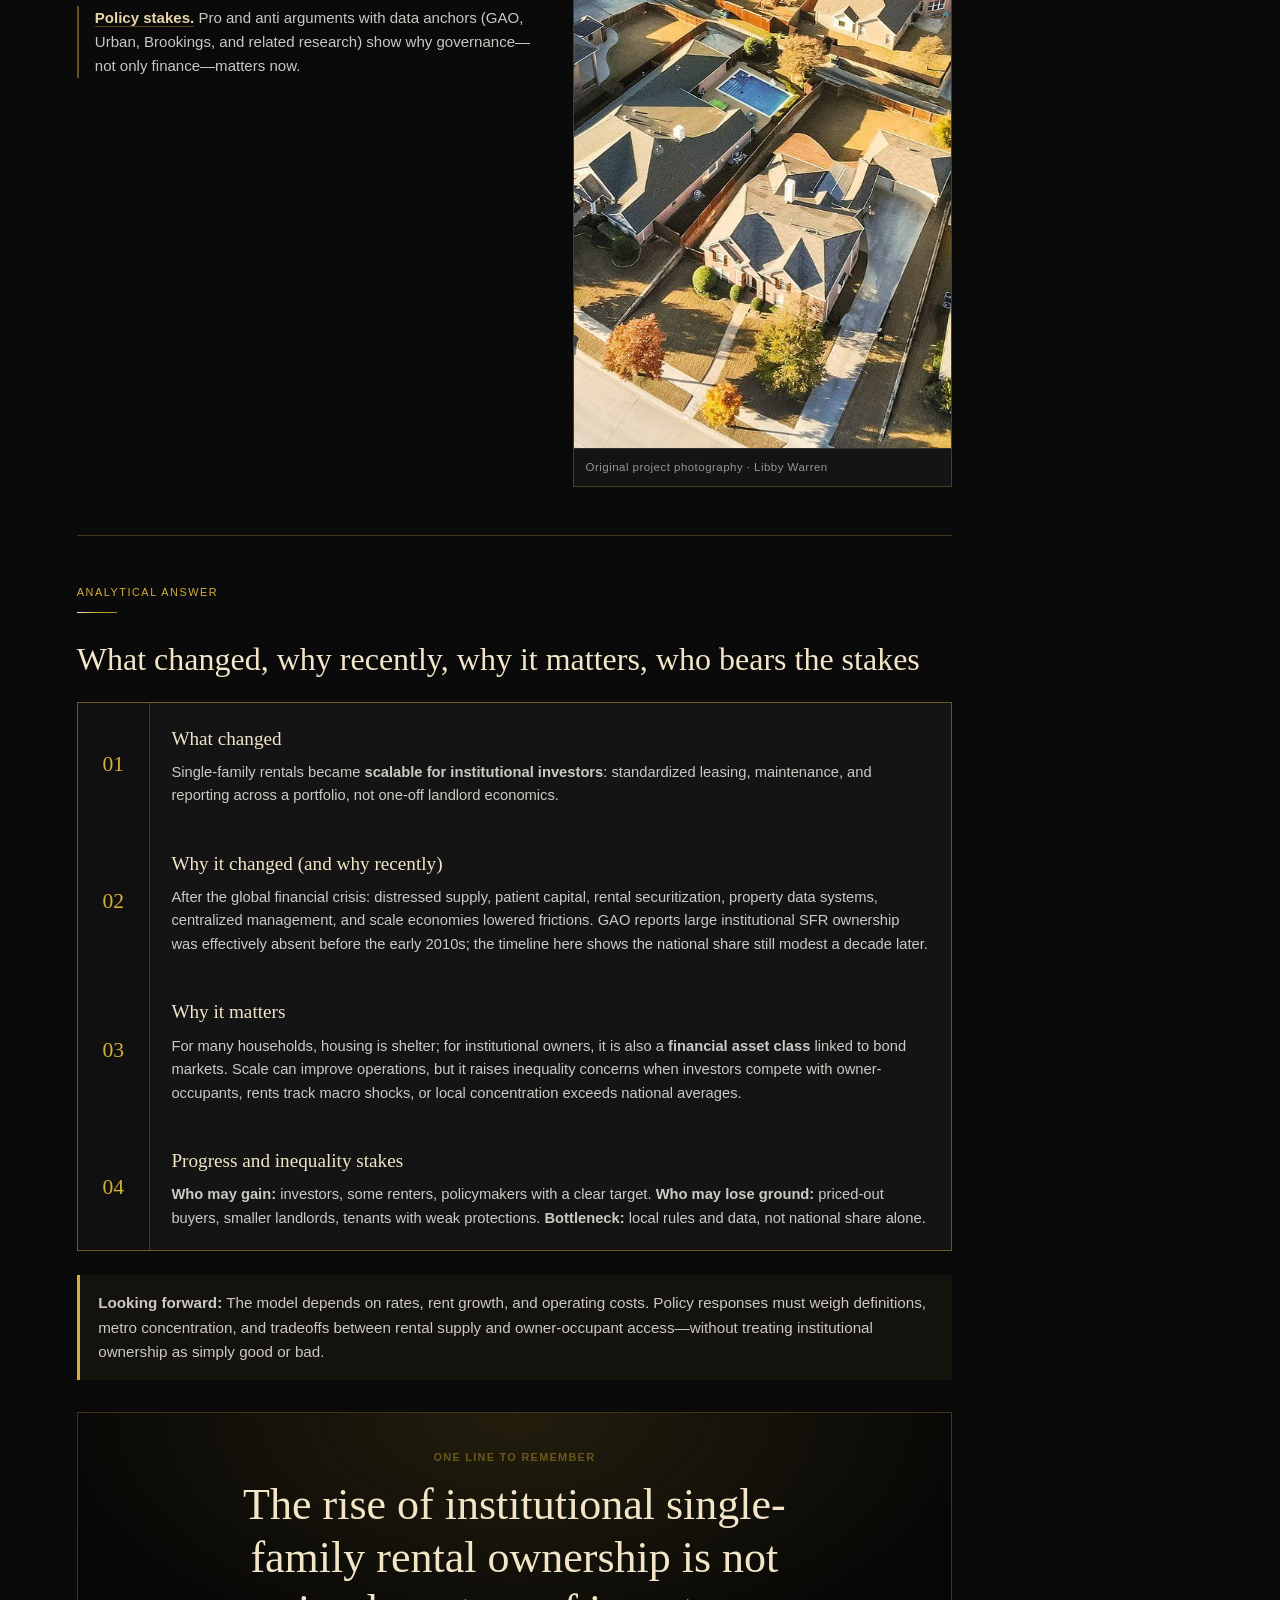
==== commit 9af0dc96: "Lead conclusion with research question before the answer Reorder mast copy: restate RQ, bridge from " ====
--- a/index.html
+++ b/index.html
@@ -953,23 +953,29 @@
           </figure>
           <div class="conclusion-mast__copy">
             <p class="eyebrow">Conclusion</p>
-            <h2 id="conclusion-title" class="panel-title">Answer: institutional SFR arrived when housing became scalable</h2>
-            <p class="panel-intro">
-              Large-scale institutional SFR ownership is recent, not permanent. After the crisis, firms could
-              acquire, finance, and operate scattered homes as a portfolio in ways that were impractical a
-              generation earlier. The sections above document that shift; below is the answer.
-            </p>
-            <blockquote class="conclusion-question" cite="#question">
+            <blockquote class="conclusion-question conclusion-question--lead" cite="#question">
               <p class="conclusion-question__label">Research question</p>
               <p class="conclusion-question__text">
                 Why has large-scale institutional ownership of single-family housing emerged only recently
                 in the United States?
               </p>
-              <p class="conclusion-question__answer">
-                <strong>Short answer:</strong> Post-crisis financial and operational innovations reduced the
-                frictions that had kept scattered single-family rentals hard to institutionalize.
-              </p>
             </blockquote>
+            <p class="conclusion-bridge">
+              The paradox, platform, metros, vintage data, and policy debate above all speak to this question.
+              Here is this report’s answer—not whether institutional SFR is good or bad, but <strong>why it
+              emerged when it did</strong>.
+            </p>
+            <h2 id="conclusion-title" class="panel-title conclusion-answer-title">The answer</h2>
+            <p class="conclusion-short-answer">
+              Post-crisis financial and operational innovations reduced the frictions that had kept scattered
+              single-family rentals hard to institutionalize—turning housing into a scalable buy–operate–finance
+              platform.
+            </p>
+            <p class="panel-intro conclusion-intro">
+              Large-scale institutional SFR ownership is recent, not permanent. After the crisis, firms could
+              acquire, finance, and operate scattered homes as a portfolio in ways that were impractical a
+              generation earlier. The evidence links and analytical steps below spell out that claim.
+            </p>
           </div>
         </header>
 
--- a/styles.css
+++ b/styles.css
@@ -3049,6 +3049,40 @@
   background: rgba(212, 175, 55, 0.06);
 }
 
+.conclusion-question--lead {
+  margin-top: 0.75rem;
+}
+
+.conclusion-bridge {
+  margin: 1.15rem 0 0;
+  max-width: 36rem;
+  font-size: 0.92rem;
+  line-height: 1.6;
+  color: var(--text-soft);
+}
+
+.conclusion-answer-title {
+  margin-top: 1.75rem;
+  font-size: clamp(2rem, 5vw, 3.25rem);
+}
+
+.conclusion-answer-title::after {
+  margin-top: 0.85rem;
+}
+
+.conclusion-short-answer {
+  margin: 1rem 0 0;
+  max-width: 36rem;
+  font-family: var(--font-display);
+  font-size: clamp(1.15rem, 2.4vw, 1.45rem);
+  line-height: 1.45;
+  color: var(--gold-pale);
+}
+
+.conclusion-intro {
+  margin-top: 1.15rem;
+}
+
 .conclusion-question__label {
   margin: 0 0 0.45rem;
   font-size: 0.65rem;
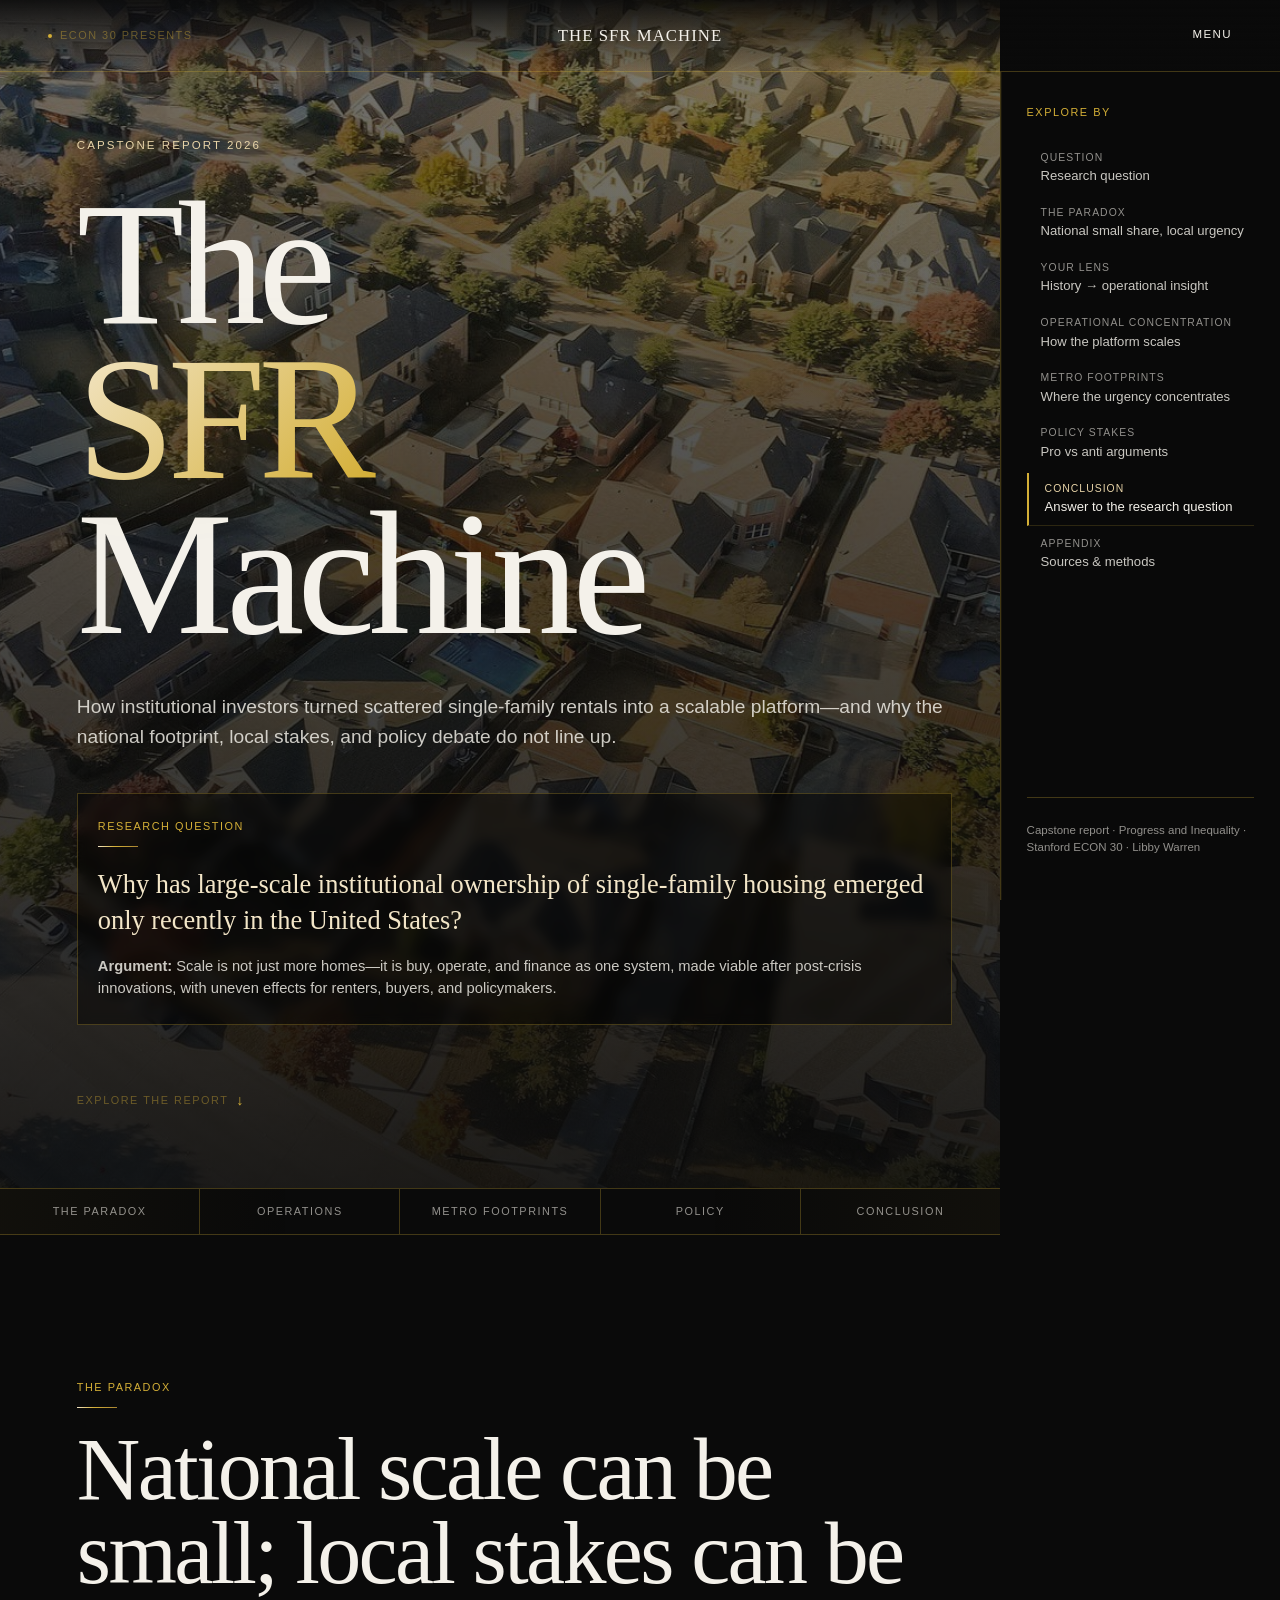
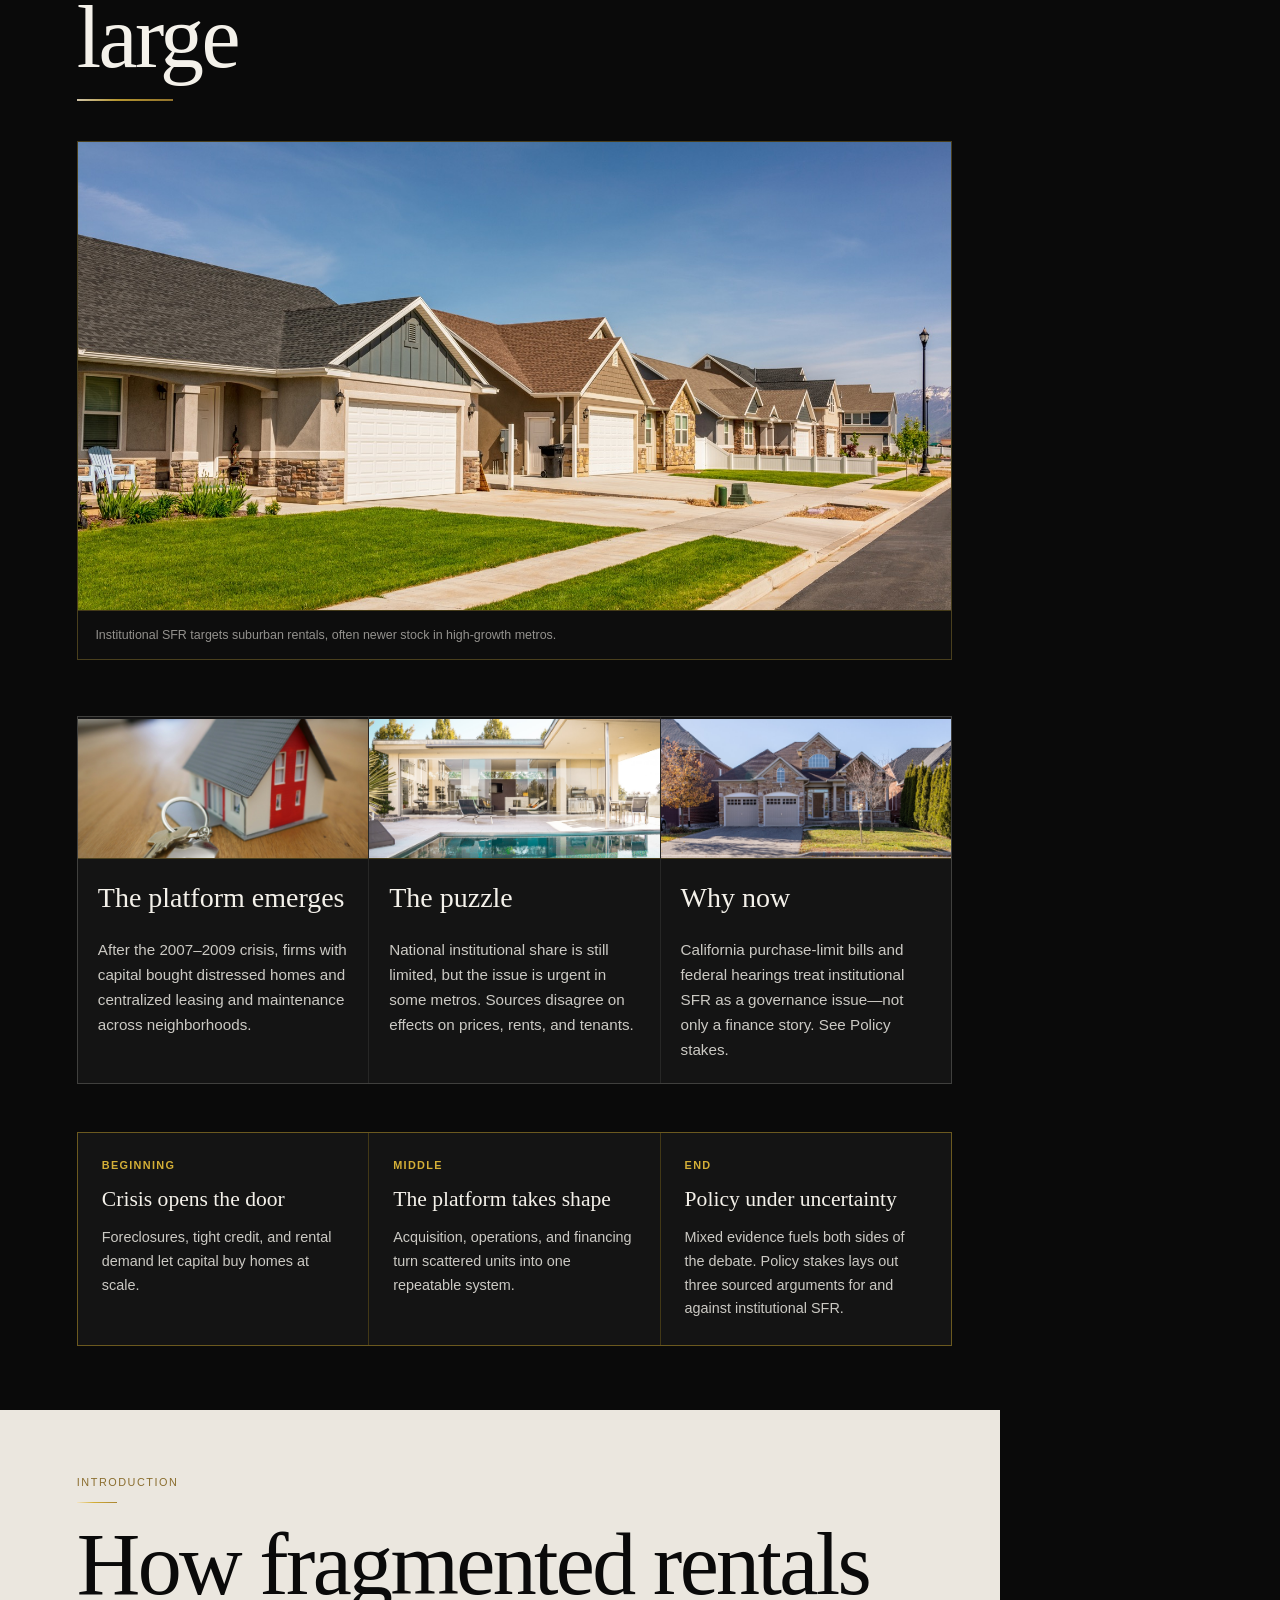
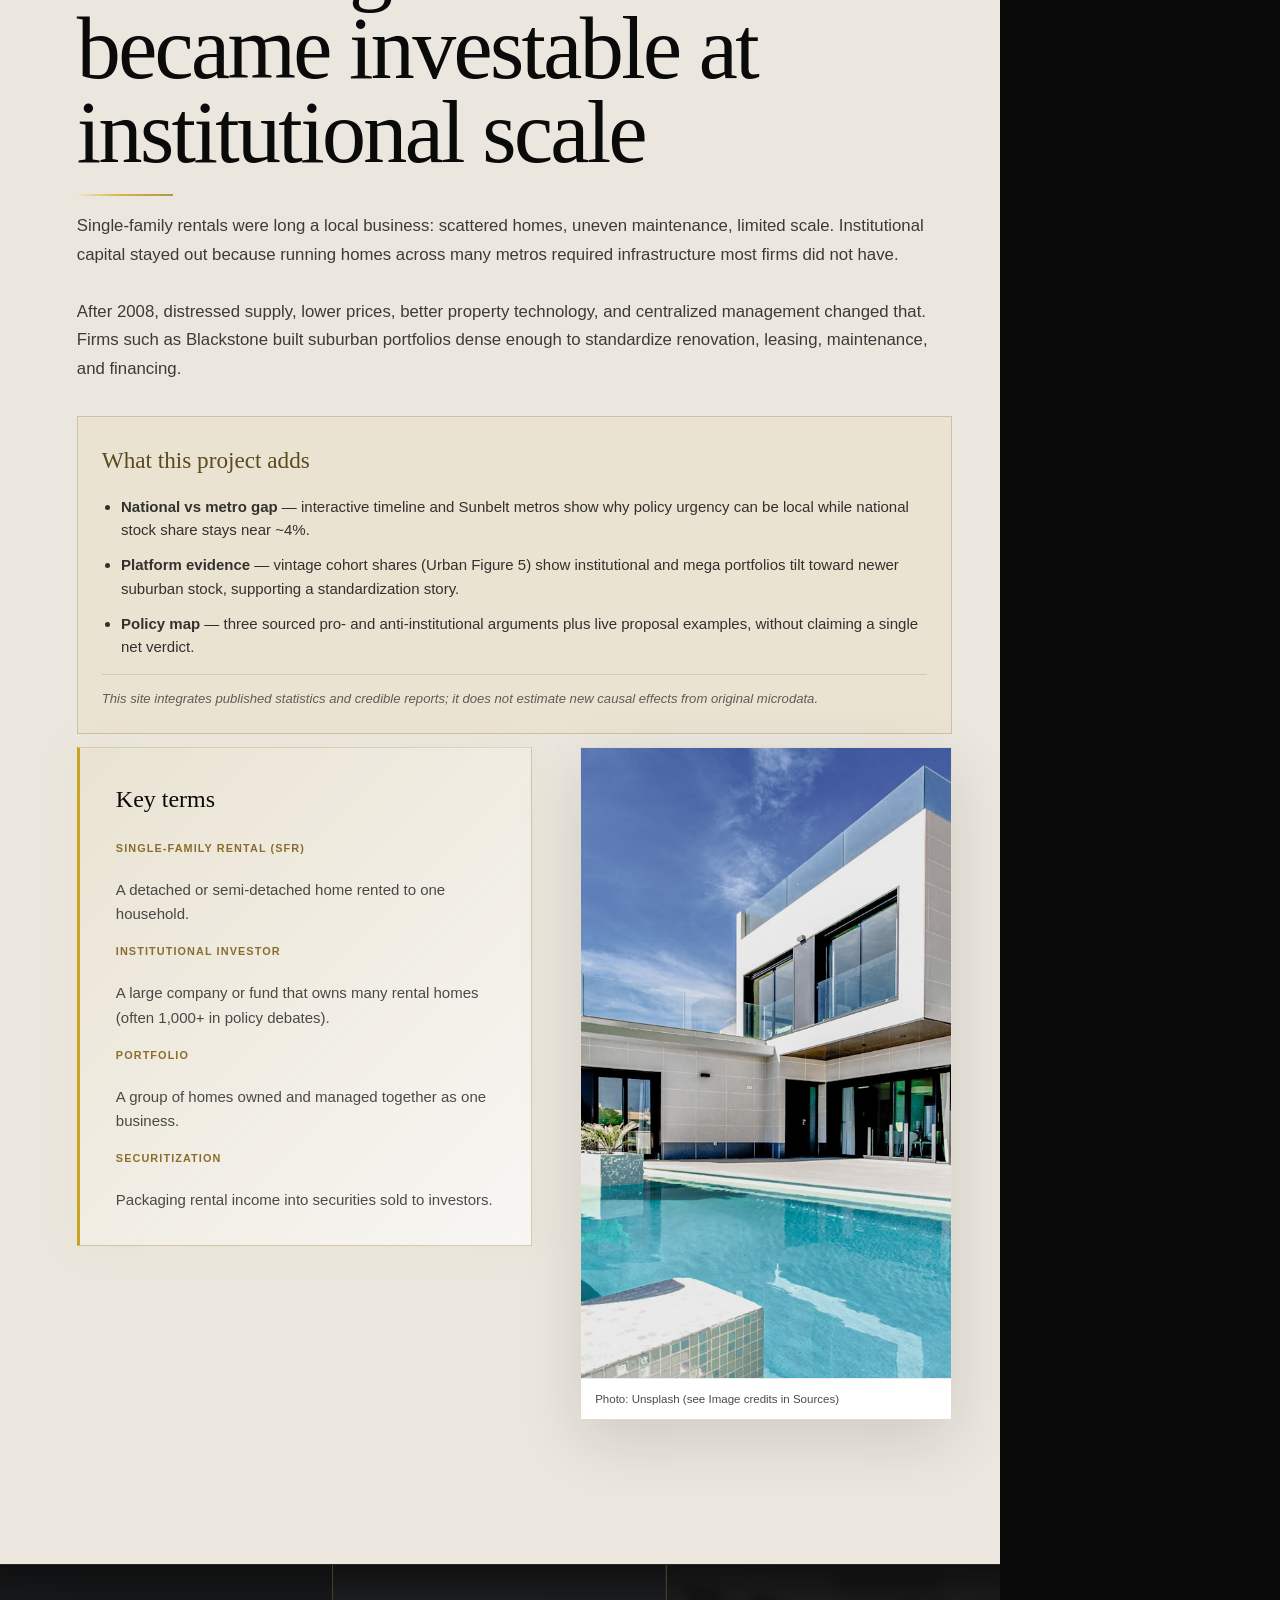
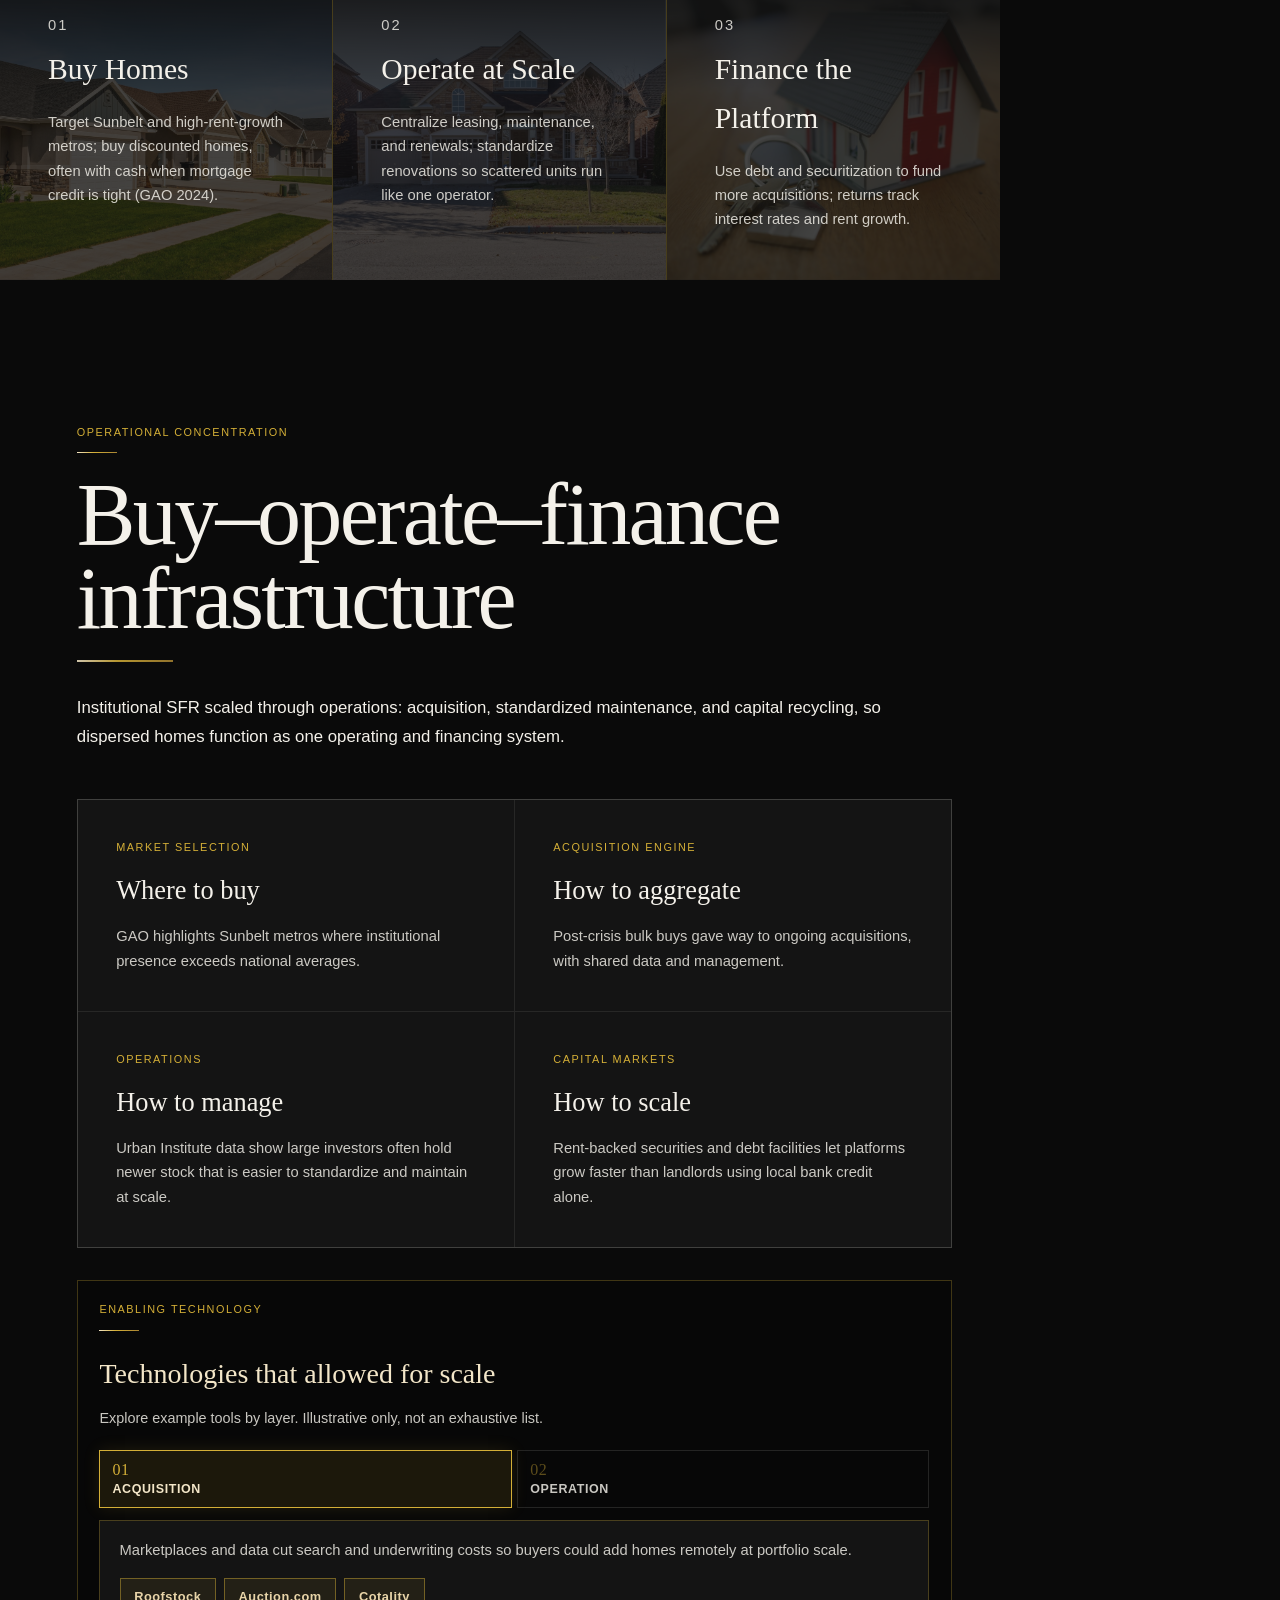
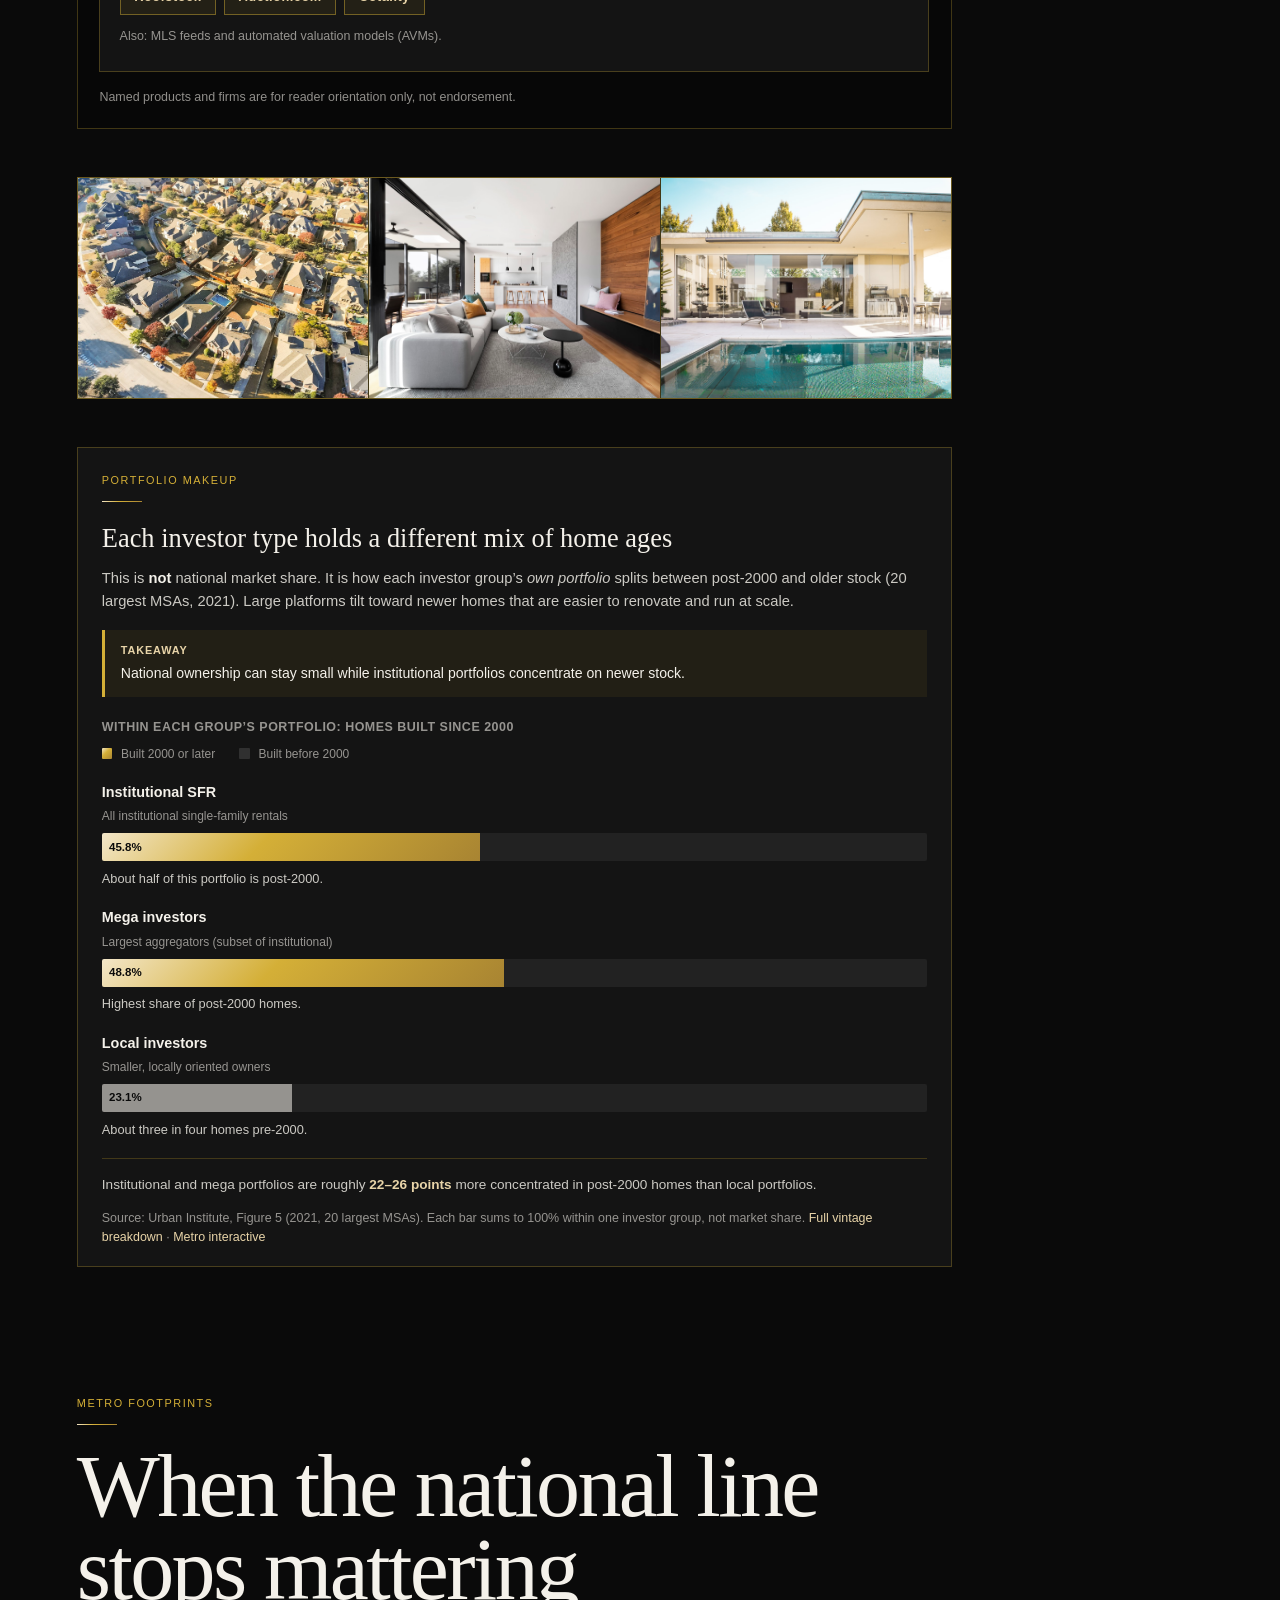
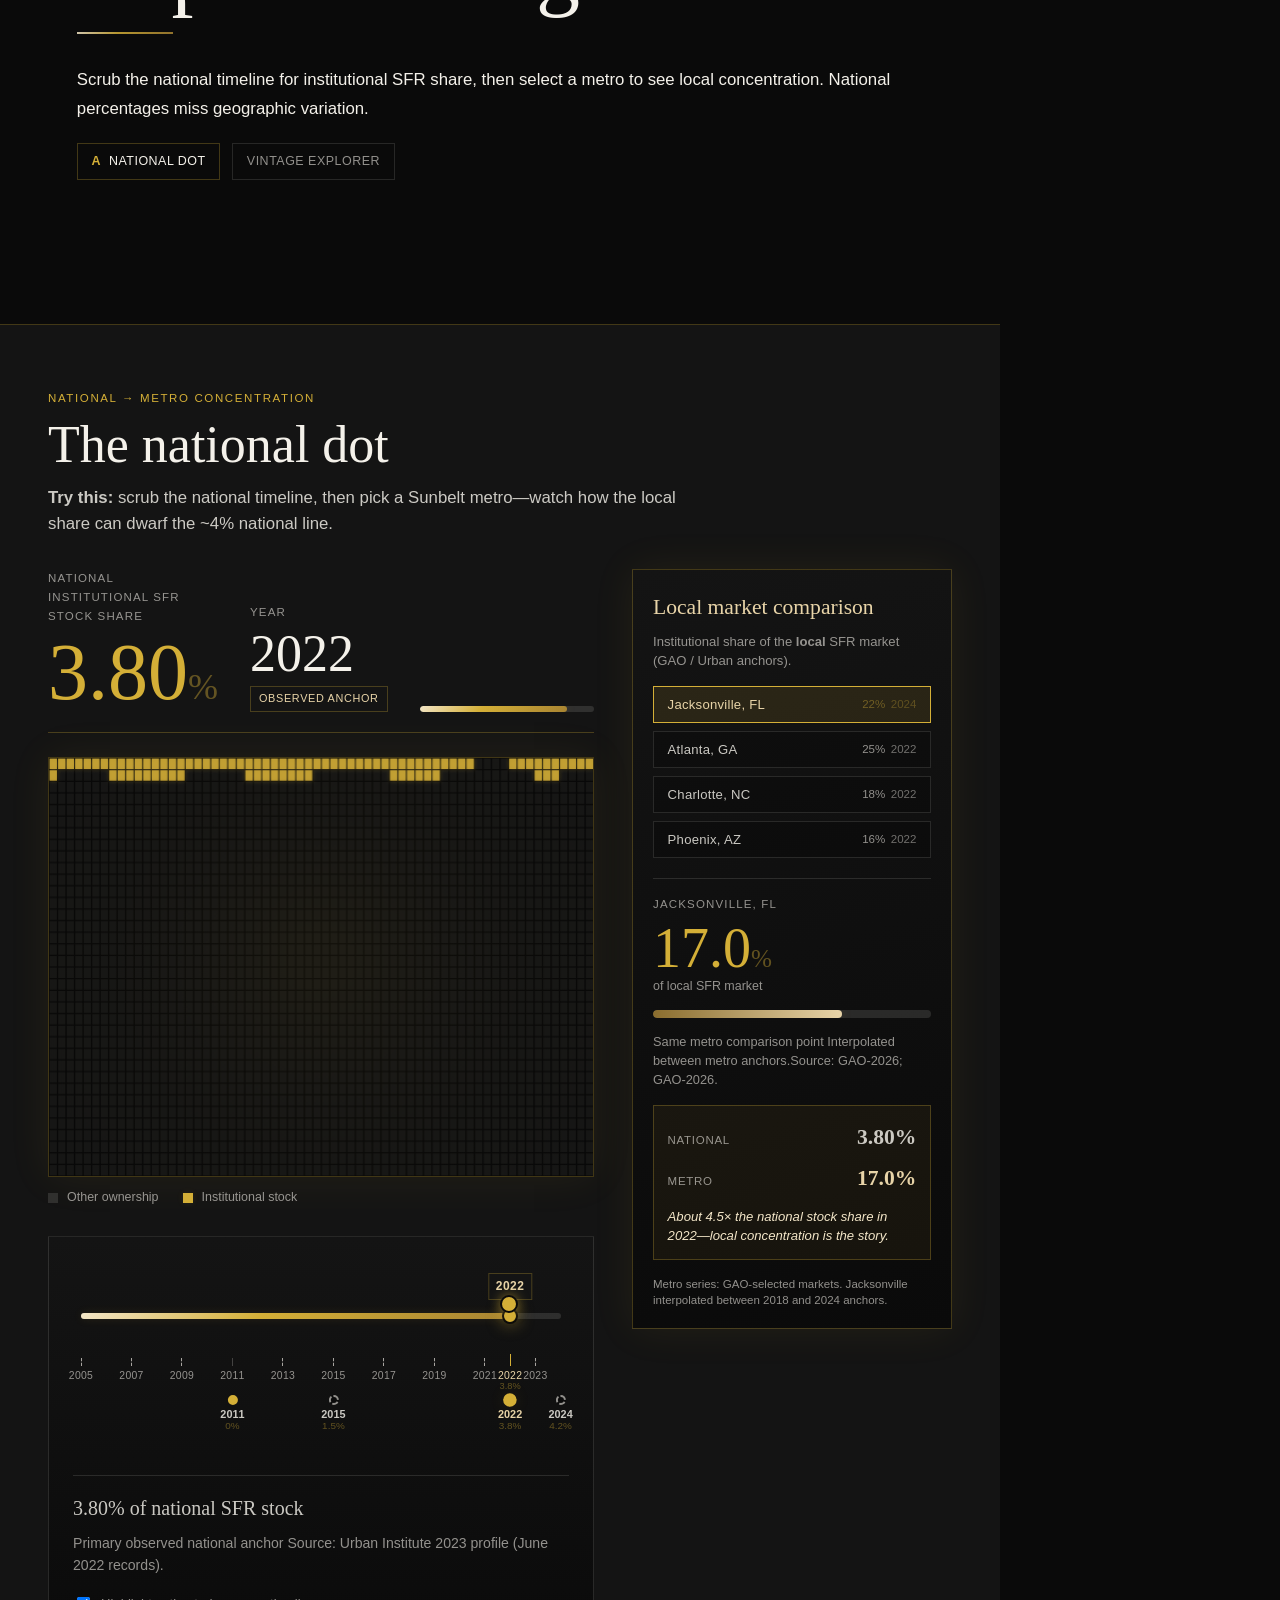
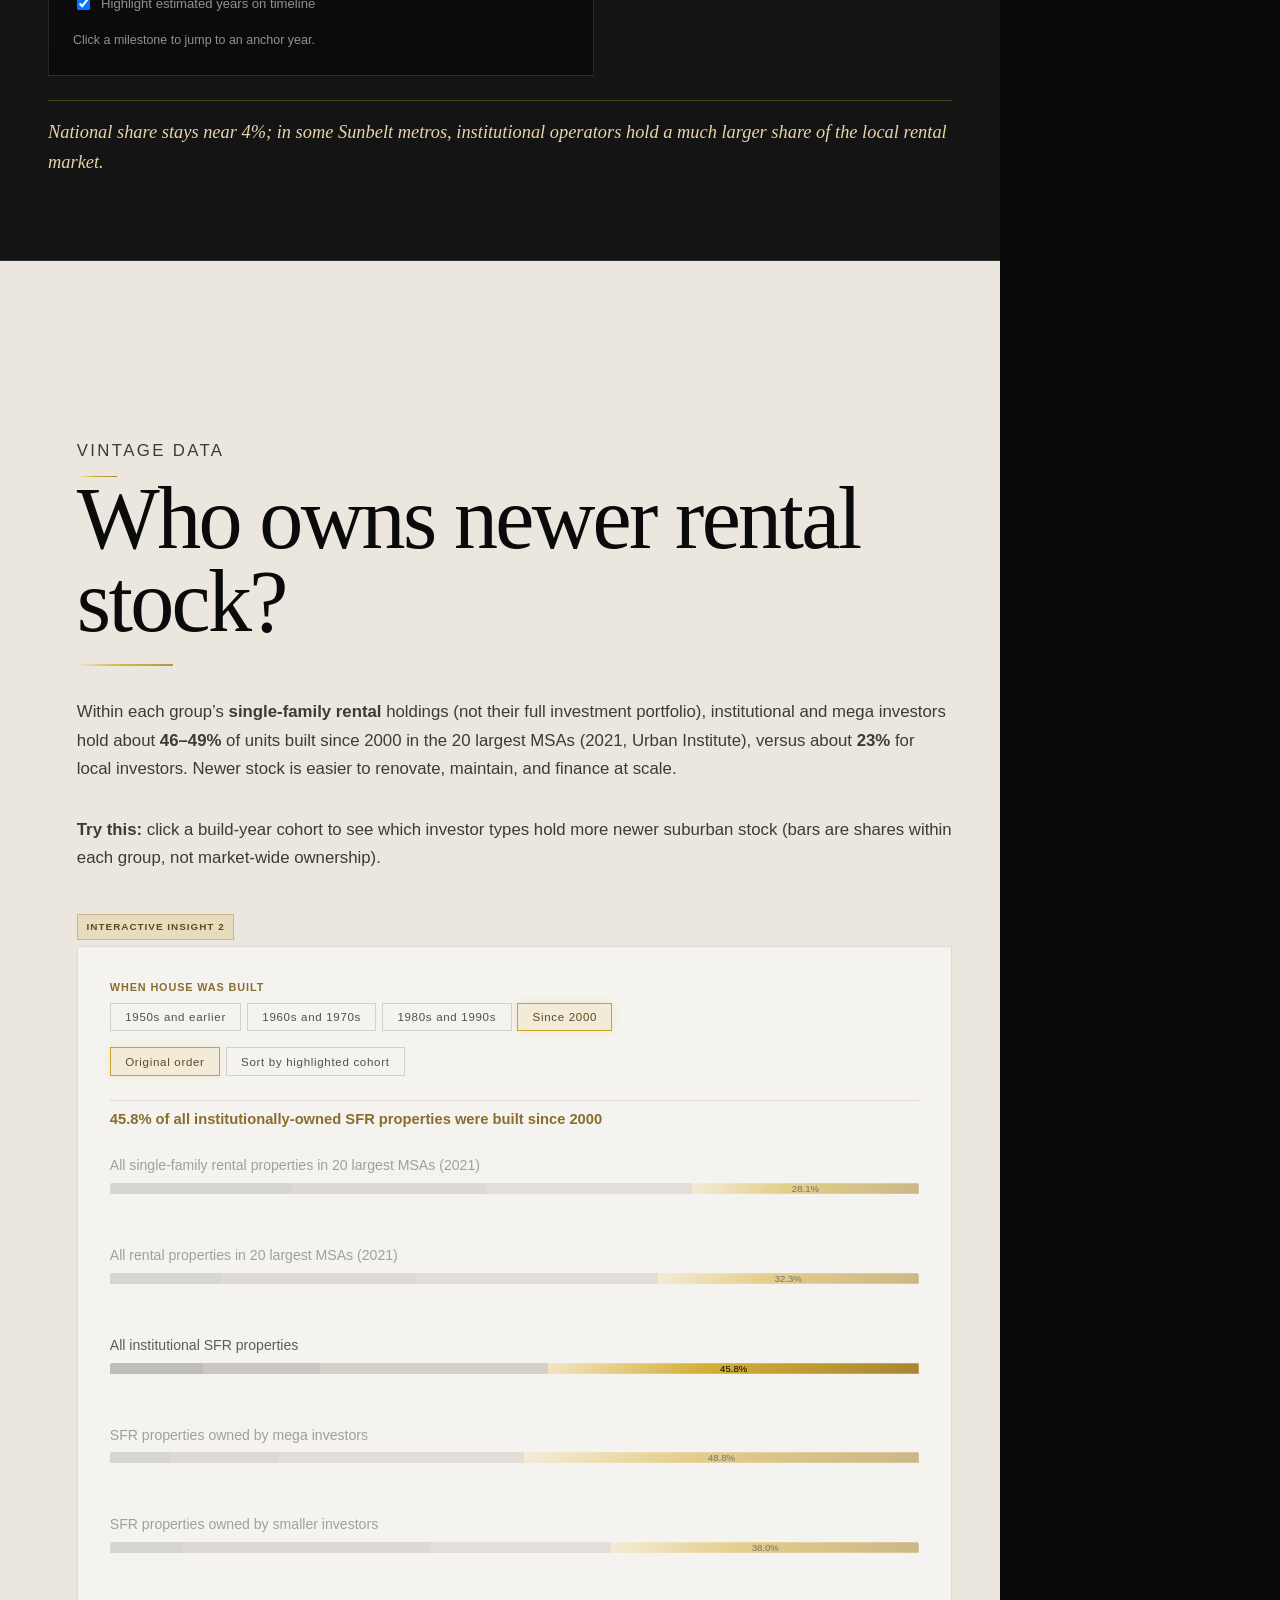
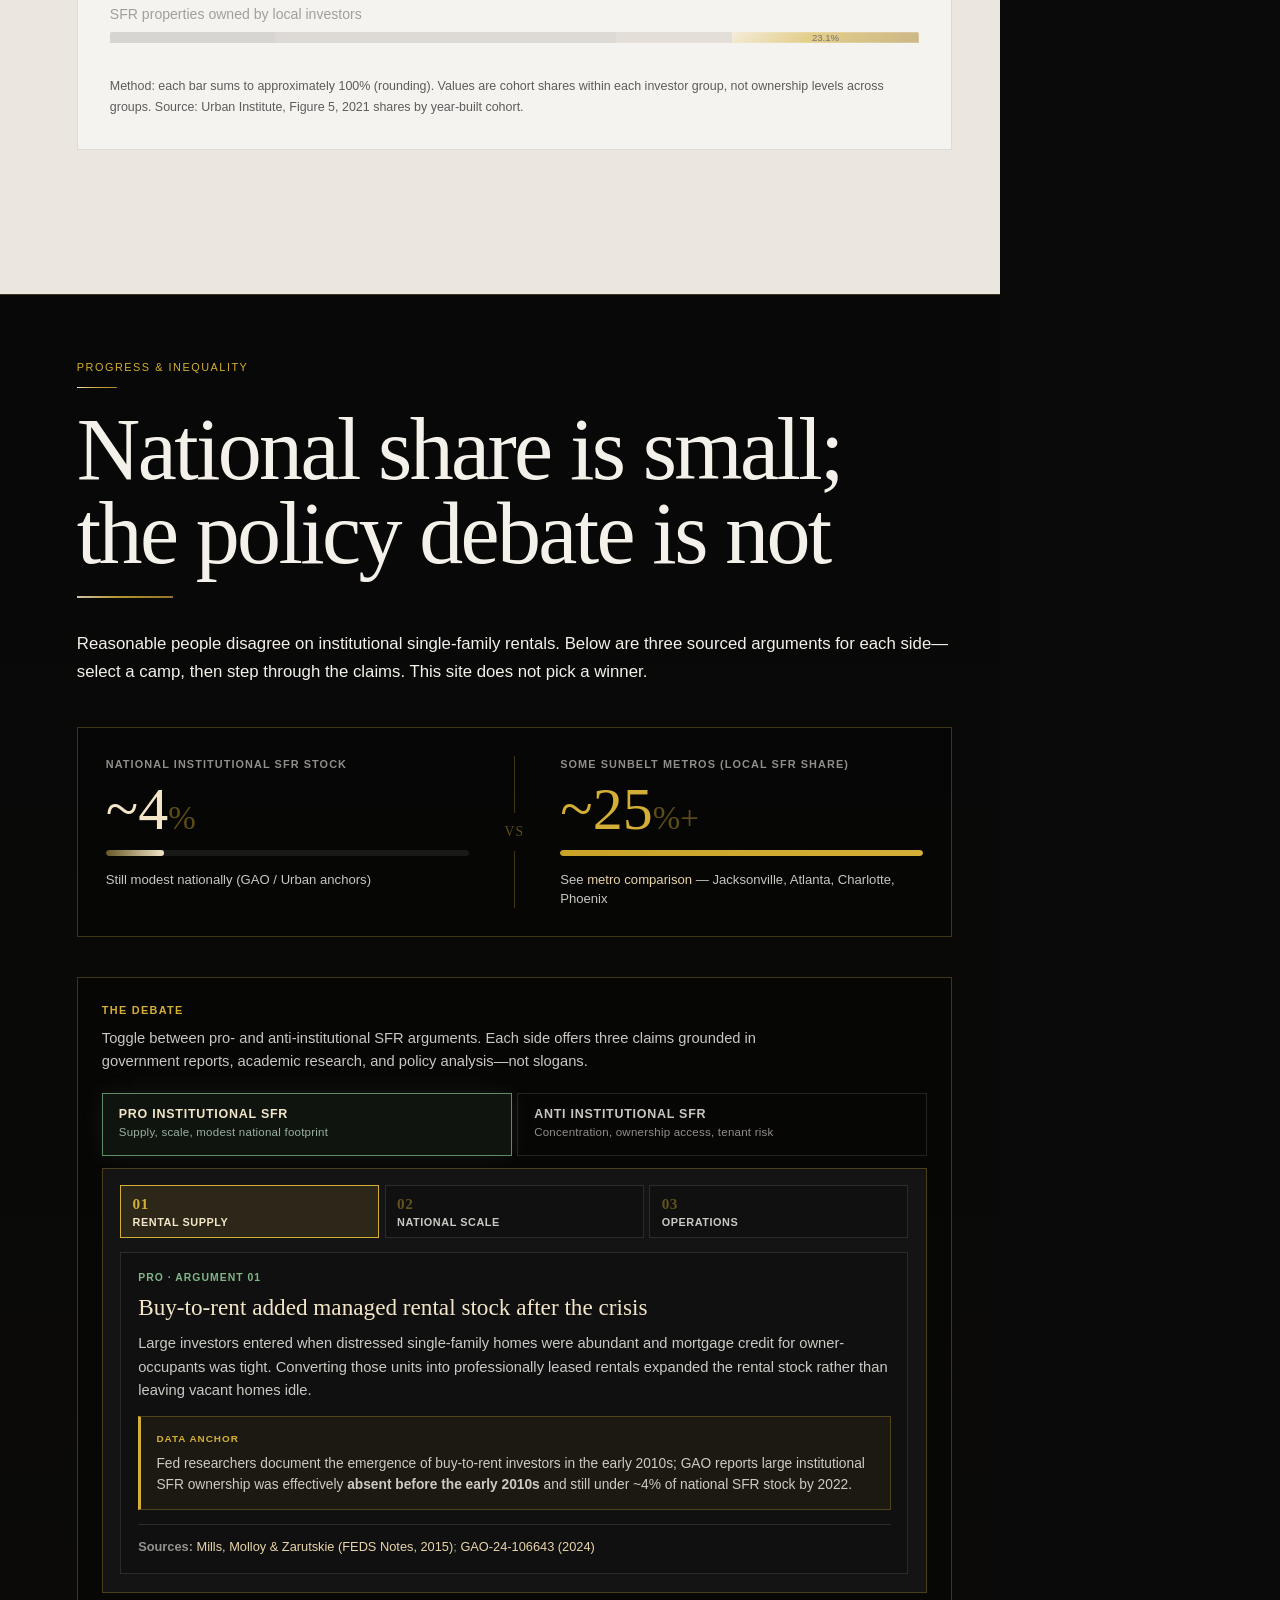
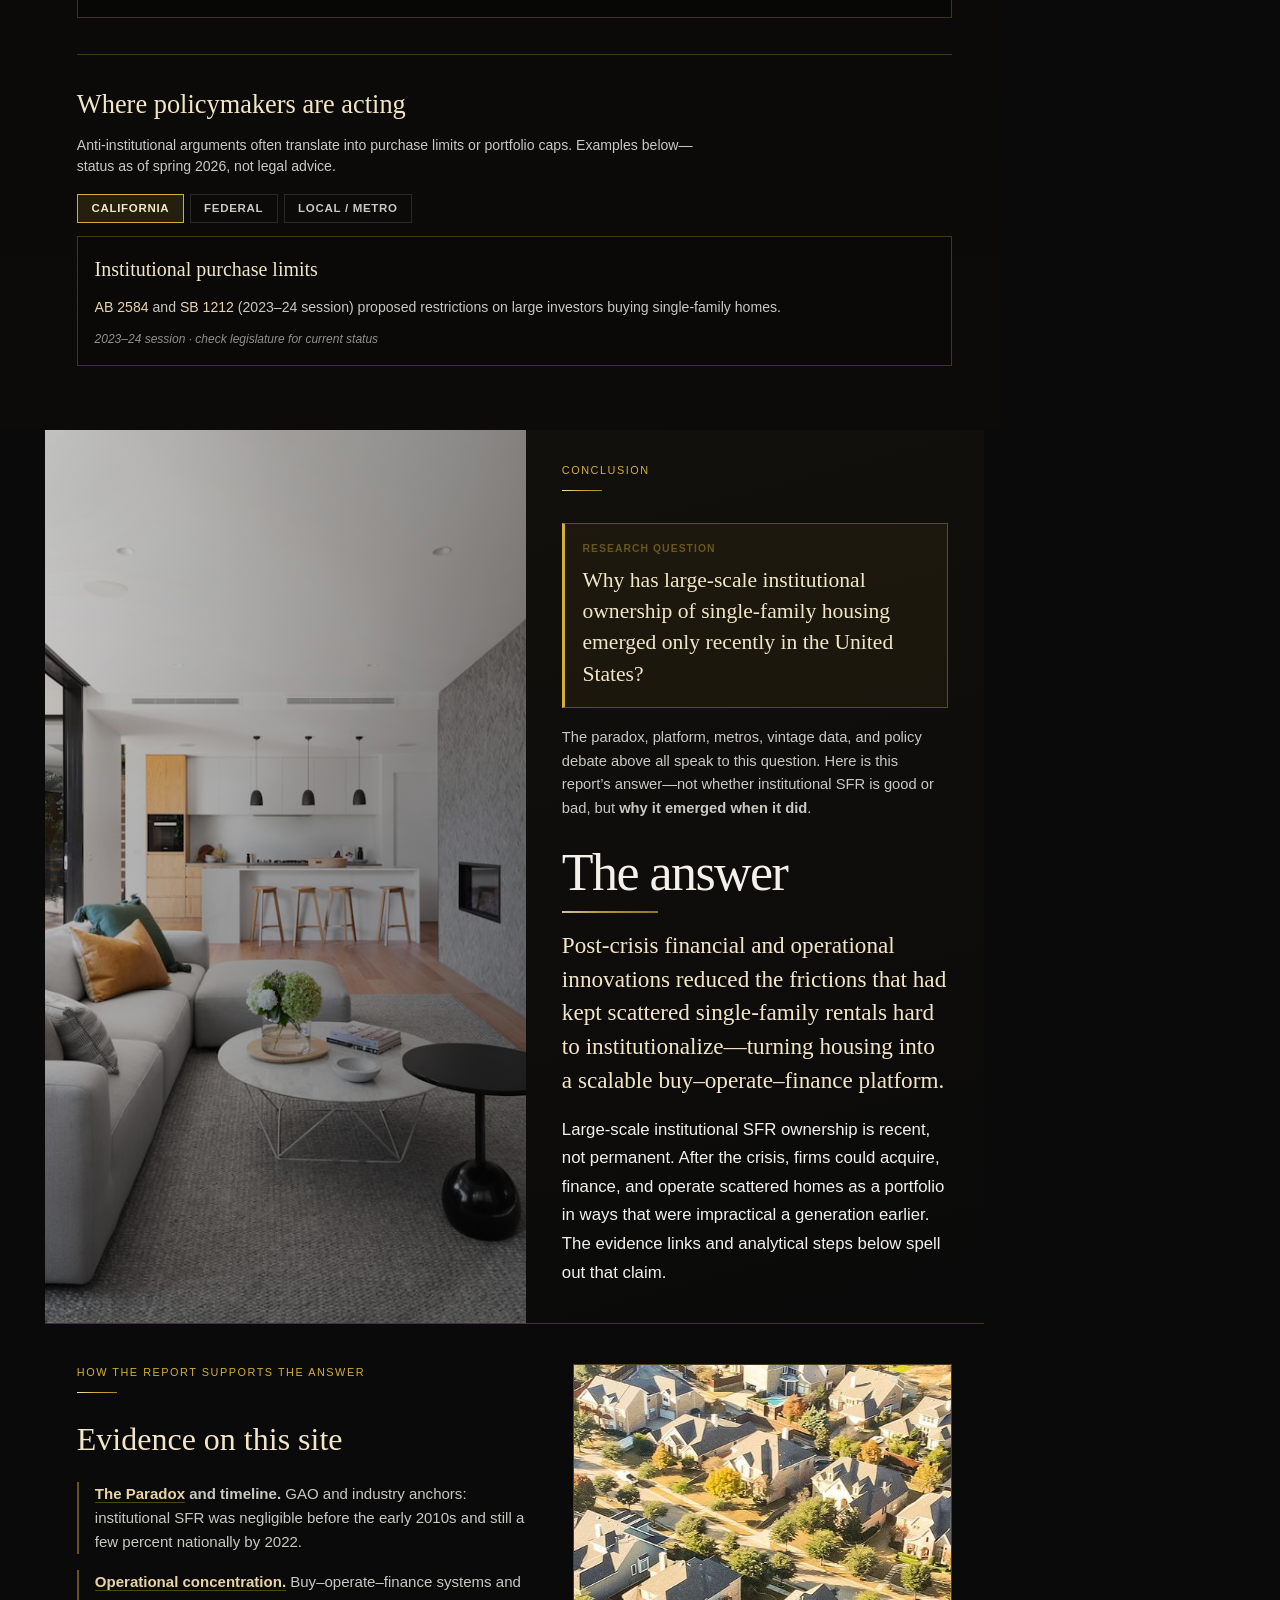
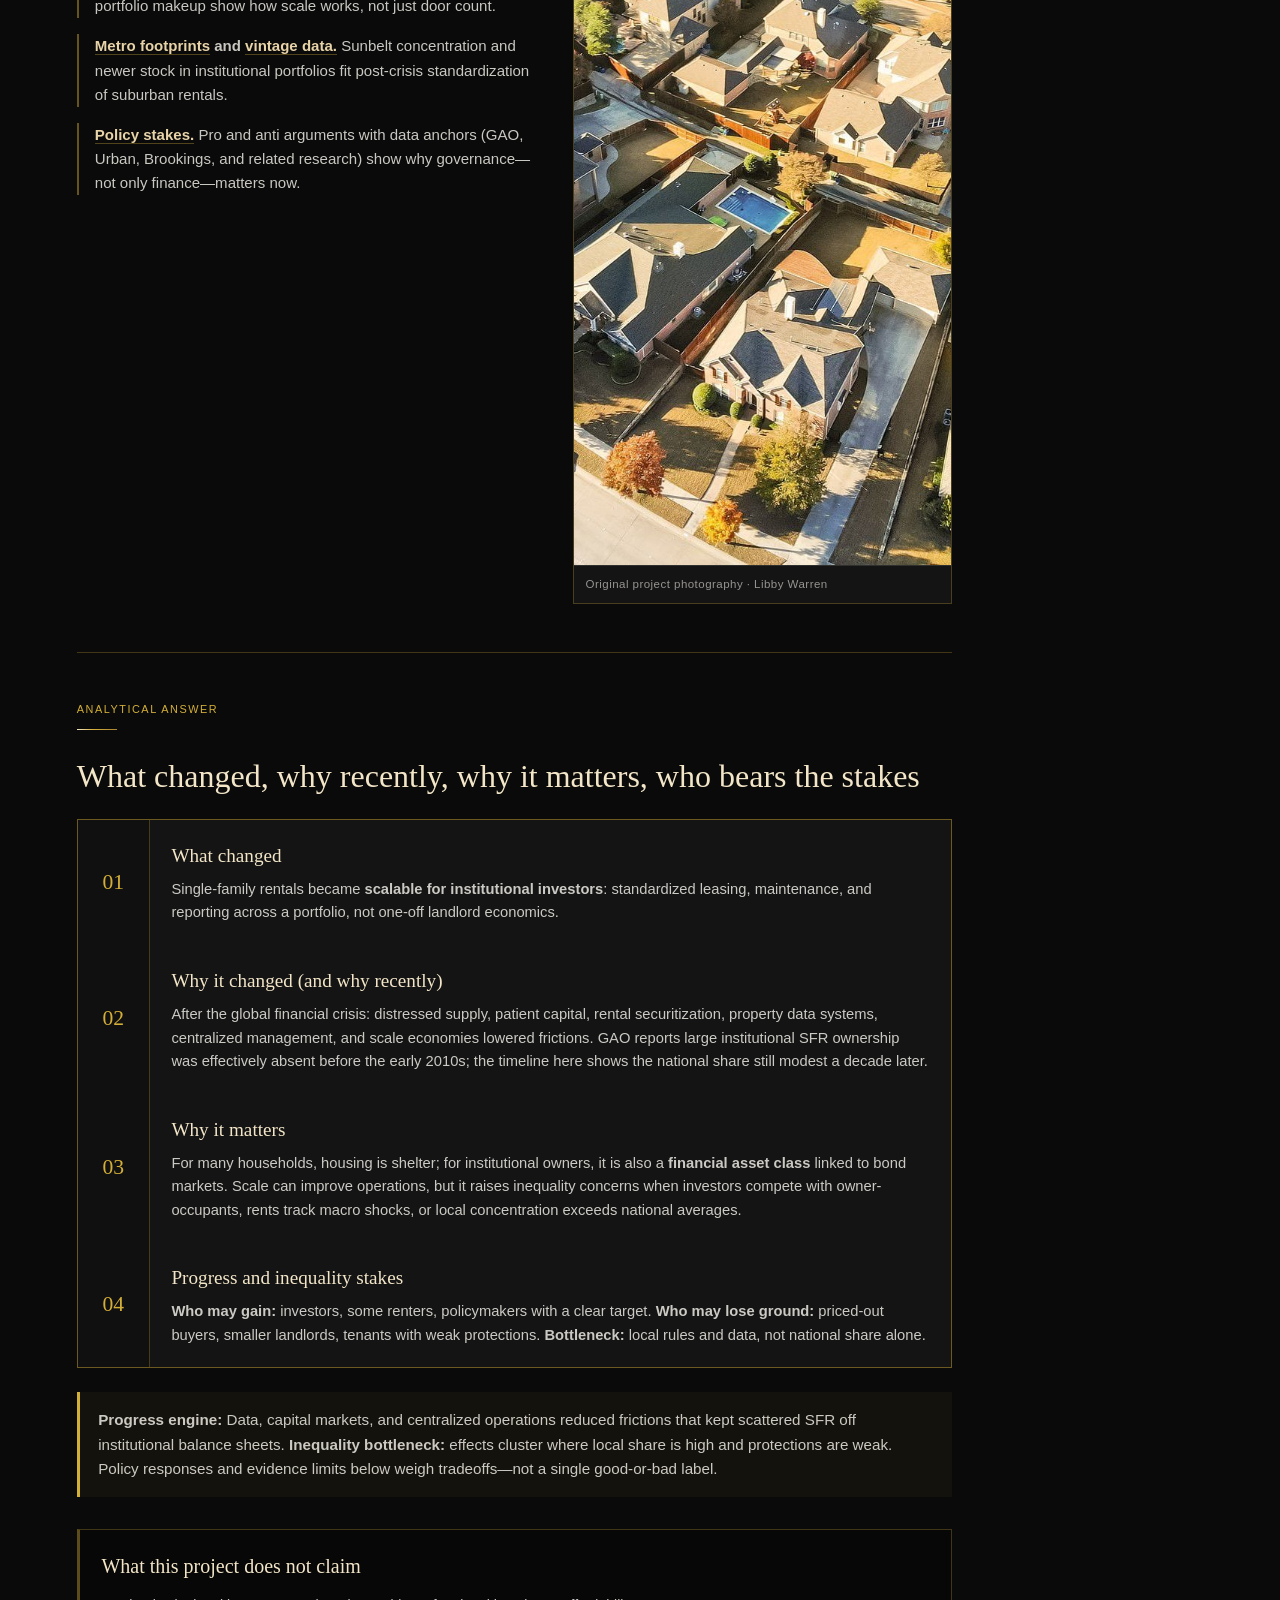
==== commit 51c383a0: "Final submission polish for link-only capstone review Add project contribution and limits, trim hero" ====
--- a/index.html
+++ b/index.html
@@ -60,9 +60,8 @@
             <span>Machine</span>
           </h1>
           <p class="hero-lead">
-            How institutional investors turned scattered single-family rentals into a scalable platform,
-            and why evidence on prices, rents, and tenants stays contested—and why proposals to
-            limit institutional buying are gaining attention.
+            How institutional investors turned scattered single-family rentals into a scalable platform—and
+            why the national footprint, local stakes, and policy debate do not line up.
           </p>
           <div class="research-question" id="question">
             <p class="eyebrow">Research question</p>
@@ -71,17 +70,10 @@
               in the United States?
             </p>
             <p class="research-question__claim">
-              <strong>Argument:</strong> Institutional ownership became viable after financial and operational
-              innovations made scattered rentals a scalable investment platform, with uneven effects for renters,
-              buyers, and policymakers.
-            </p>
-          </div>
-          <div class="hero-thesis" aria-label="Project thesis">
-            <p>Project thesis</p>
-            <blockquote>
-              Scale is not just more homes. It is buy, operate, and finance as one system, with uneven
-              consequences for renters, buyers, and policymakers.
-            </blockquote>
+              <strong>Argument:</strong> Scale is not just more homes—it is buy, operate, and finance as one
+              system, made viable after post-crisis innovations, with uneven effects for renters, buyers, and
+              policymakers.
+            </p>
           </div>
           <p class="hero-scroll"><a href="#story">Explore the report</a></p>
           </div>
@@ -170,6 +162,28 @@
           management changed that. Firms such as Blackstone built suburban portfolios dense enough to
           standardize renovation, leasing, maintenance, and financing.
         </p>
+
+        <aside class="contribution-box" aria-labelledby="contribution-heading">
+          <h3 id="contribution-heading">What this project adds</h3>
+          <ul>
+            <li>
+              <strong>National vs metro gap</strong> — interactive timeline and Sunbelt metros show why policy
+              urgency can be local while national stock share stays near ~4%.
+            </li>
+            <li>
+              <strong>Platform evidence</strong> — vintage cohort shares (Urban Figure 5) show institutional and
+              mega portfolios tilt toward newer suburban stock, supporting a standardization story.
+            </li>
+            <li>
+              <strong>Policy map</strong> — three sourced pro- and anti-institutional arguments plus live
+              proposal examples, without claiming a single net verdict.
+            </li>
+          </ul>
+          <p class="contribution-box__note">
+            This site integrates published statistics and credible reports; it does not estimate new causal
+            effects from original microdata.
+          </p>
+        </aside>
 
         <div class="mission-row-2">
           <div class="definition-box">
@@ -479,8 +493,8 @@
           <p class="showcase-lab-tag">National → metro concentration</p>
           <h2 class="showcase-lab-title">The national dot</h2>
           <p class="showcase-lab-lead">
-            Scrub the national timeline, then pick a Sunbelt metro. National share stays small; some metros
-            do not.
+            <strong>Try this:</strong> scrub the national timeline, then pick a Sunbelt metro—watch how the
+            local share can dwarf the ~4% national line.
           </p>
         </div>
 
@@ -607,7 +621,10 @@
             since 2000 in the 20 largest MSAs (2021, Urban Institute), versus about <strong>23%</strong> for
             local investors. Newer stock is easier to renovate, maintain, and finance at scale.
           </p>
-          <p>Click a cohort to highlight it or sort investor groups by that vintage.</p>
+          <p>
+            <strong>Try this:</strong> click a build-year cohort to see which investor types hold more newer
+            suburban stock (bars are shares within each group, not market-wide ownership).
+          </p>
         </div>
         <div class="timeline">
           <p class="interactive-badge interactive-badge--light">Interactive insight 2</p>
@@ -1069,12 +1086,22 @@
             </li>
           </ol>
           <p class="conclusion-forward">
-            <strong>Looking forward:</strong> The model depends on rates, rent growth, and operating costs.
-            <a href="#policy">Policy responses</a> must weigh definitions, metro concentration, and tradeoffs
-            between rental supply and owner-occupant access—without treating institutional ownership as simply
-            good or bad.
-          </p>
-        </div>
+            <strong>Progress engine:</strong> Data, capital markets, and centralized operations reduced frictions
+            that kept scattered SFR off institutional balance sheets.
+            <strong>Inequality bottleneck:</strong> effects cluster where local share is high and protections are
+            weak. <a href="#policy">Policy responses</a> and
+            <a href="#sources">evidence limits</a> below weigh tradeoffs—not a single good-or-bad label.
+          </p>
+        </div>
+
+        <aside class="conclusion-limits" aria-labelledby="limits-heading">
+          <h3 id="limits-heading">What this project does not claim</h3>
+          <ul>
+            <li>That institutional investors are the primary driver of national housing unaffordability.</li>
+            <li>That all large landlords harm tenants—or that purchase bans are obviously correct.</li>
+            <li>That we can precisely estimate causal effects on rents or homeownership without better microdata.</li>
+          </ul>
+        </aside>
 
         <footer class="conclusion-closer">
           <p class="conclusion-closer__eyebrow">One line to remember</p>
@@ -1095,6 +1122,15 @@
         <p class="eyebrow">Appendix</p>
         <h2 class="panel-title">Sources and methods</h2>
 
+        <div class="sources-about" id="limits">
+          <p class="sources-about__label">About this capstone</p>
+          <p>
+            <strong>The SFR Machine</strong> · Stanford ECON 30 · Progress and Inequality · Spring 2026 ·
+            Libby Warren ·
+            <a href="https://econ-30-project-capstone.vercel.app/" target="_blank" rel="noopener noreferrer">econ-30-project-capstone.vercel.app</a>
+          </p>
+        </div>
+
         <h3>Methods and data honesty</h3>
         <ul>
           <li>
@@ -1110,9 +1146,6 @@
             <strong>Vintage explorer:</strong> Urban Institute Figure 5 (2021, 20 largest MSAs).
             Bars show cohort shares <em>within</em> each investor group (sum ≈ 100%), not market-wide
             ownership shares.
-          </li>
-          <li>
-            <strong>Stress table:</strong> Illustrative sensitivities only—not firm financial statements.
           </li>
           <li>
             <strong>Technology examples:</strong> Named firms and products under
@@ -1192,6 +1225,19 @@
               rel="noopener noreferrer"
             >The emergence of buy-to-rent investors in the single-family rental market</a><span class="bib-meta">(Mills, Molloy &amp; Zarutskie, FEDS Notes 2015)</span>
           </li>
+          <li class="bib-entry">
+            <span class="bib-org">Review of Financial Studies</span>
+            <a class="bib-title" href="https://doi.org/10.1093/rfs/hhad013" target="_blank" rel="noopener noreferrer">Wall Street landlords</a><span class="bib-meta">(Gurun, Wu &amp; Xiao, 2023)</span>
+          </li>
+          <li class="bib-entry">
+            <span class="bib-org">Federal Reserve Bank of Atlanta</span>
+            <a
+              class="bib-title"
+              href="https://www.frbatlanta.org/community-development/publications/discussion-papers/2016/04-corporate-landlords-institutional-investors-and-displacement.aspx"
+              target="_blank"
+              rel="noopener noreferrer"
+            >Corporate landlords, institutional investors, and displacement</a><span class="bib-meta">(Raymond et al., DP 2016-4)</span>
+          </li>
         </ul>
       </section>
       </main>
@@ -1199,7 +1245,11 @@
       <footer class="site-footer">
         <a class="logo" href="#main-content">The SFR Machine</a>
         <a href="#main-content">Back to top</a>
-        <p>© 2026 Libby Warren · ECON 30 Capstone · Progress and Inequality. Research synthesis; chart estimates labeled on site.</p>
+        <p>
+          © 2026 Libby Warren · Stanford ECON 30 · Progress and Inequality · Spring 2026 ·
+          <a href="https://econ-30-project-capstone.vercel.app/" target="_blank" rel="noopener noreferrer">Live site</a>
+          · Research synthesis; chart estimates labeled on site.
+        </p>
       </footer>
     </div>
 
--- a/styles.css
+++ b/styles.css
@@ -2664,6 +2664,79 @@
   line-height: 1.55;
 }
 
+.contribution-box__note {
+  margin: 1rem 0 0;
+  padding-top: 0.85rem;
+  border-top: 1px solid rgba(138, 109, 46, 0.22);
+  font-size: 0.82rem;
+  line-height: 1.5;
+  color: rgba(10, 10, 10, 0.62);
+  font-style: italic;
+}
+
+.sources-about {
+  margin: 1.5rem 0 2rem;
+  padding: 1rem 1.1rem;
+  border: 1px solid rgba(138, 109, 46, 0.28);
+  background: rgba(255, 255, 255, 0.65);
+}
+
+.sources-about__label {
+  margin: 0 0 0.35rem;
+  font-size: 0.65rem;
+  font-weight: 600;
+  letter-spacing: 0.1em;
+  text-transform: uppercase;
+  color: var(--gold-dark);
+}
+
+.sources-about p {
+  margin: 0;
+  font-size: 0.9rem;
+  line-height: 1.55;
+  color: rgba(10, 10, 10, 0.82);
+}
+
+.sources-about a {
+  color: var(--gold-deep);
+}
+
+.conclusion-limits {
+  margin-top: 2rem;
+  padding: 1.25rem 1.35rem;
+  border: 1px solid var(--line-gold);
+  border-left: 3px solid var(--gold-muted);
+  background: rgba(0, 0, 0, 0.28);
+}
+
+.conclusion-limits h3 {
+  margin: 0 0 0.75rem;
+  font-family: var(--font-display);
+  font-size: 1.25rem;
+  font-weight: 400;
+  color: var(--gold-pale);
+}
+
+.conclusion-limits ul {
+  margin: 0;
+  padding-left: 1.2rem;
+  color: var(--text-soft);
+}
+
+.conclusion-limits li {
+  margin-bottom: 0.5rem;
+  font-size: 0.88rem;
+  line-height: 1.55;
+}
+
+.conclusion-limits li:last-child {
+  margin-bottom: 0;
+}
+
+.site-footer a {
+  color: var(--gold-light);
+}
+
 .comparison-callout {
   margin-top: 3rem;
   padding: 1.5rem 1.5rem 1.25rem;
